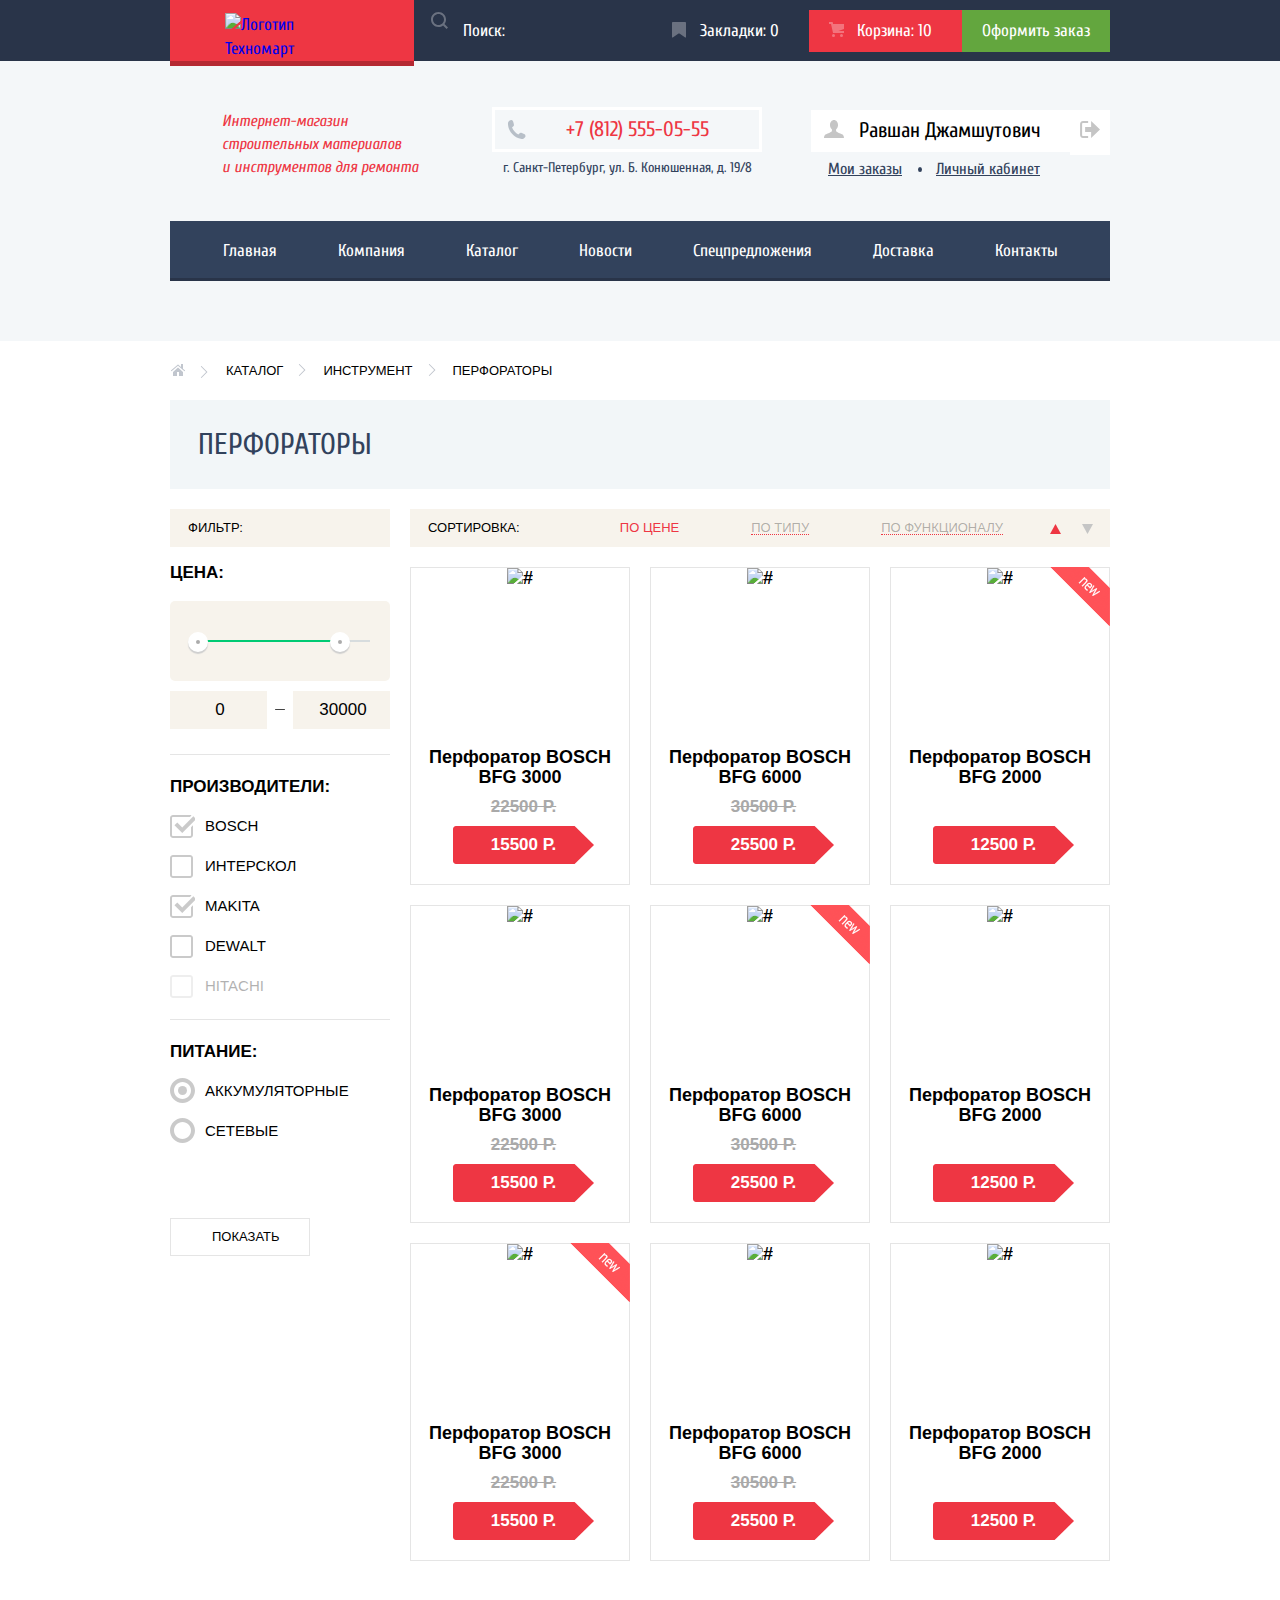
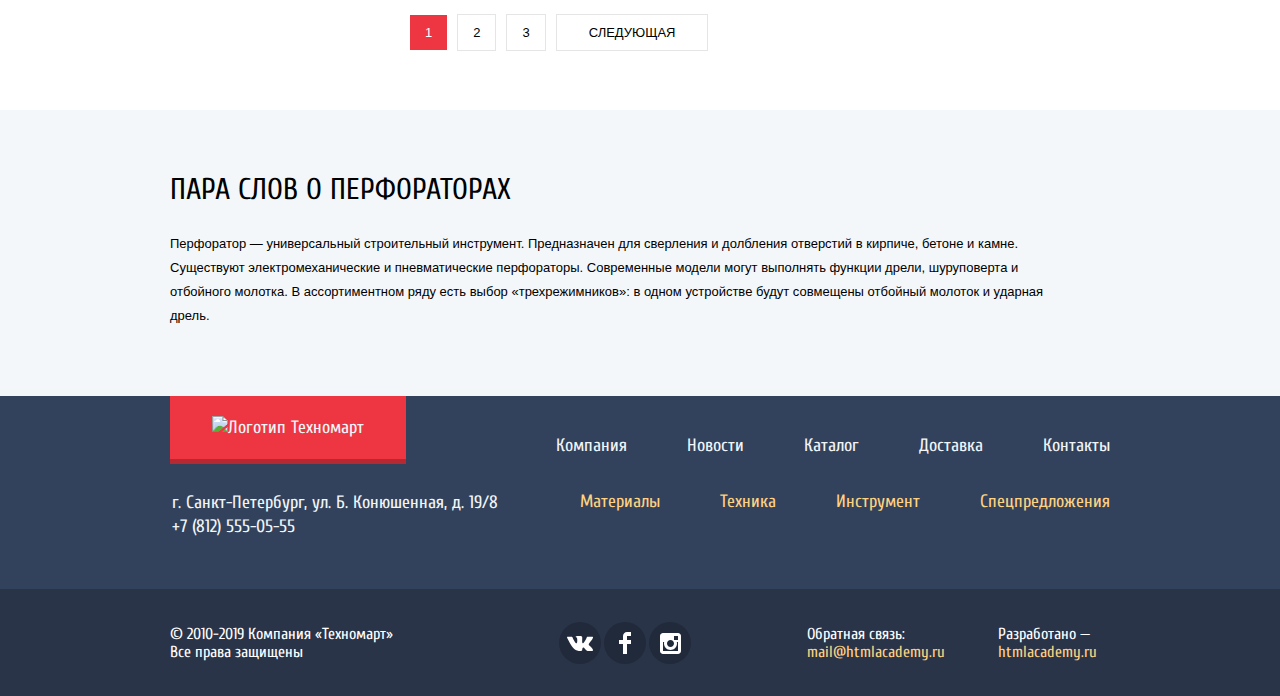
==== catalog.html @ db6a1f4e "Анимировала форму" ====
<!DOCTYPE html>
<html lang="ru">
  <head>
    <meta charset="utf-8">
    <title>HTML Academy: Техномарт. Каталог</title>
    <link href="https://fonts.googleapis.com/css?family=Cuprum:400,400i,700&verbarPT+Sans:400,700&display=swap&subset=cyrillic" rel="stylesheet">
    <link href="css/normalize-min.css" rel="stylesheet">
    <link href="css/style-min.css" rel="stylesheet">
  </head>

  <body>
    <header class="main-header">
      <div class="header-up">
        <div class="container">
          <div class="header-logo">
            <div class="logo">
              <a href="index.html"><img src="img/logo/logo_technomart.png" width="108" height="18" alt="Логотип Техномарт"></a>
            </div>
            <div class="user-action">
              <form class="search-input" action="https://echo.htmlacademy.ru" method="get">
                <label for="search-field">
                  <input class="search" type="search" name="search" id="search-field" placeholder="Поиск:">
                  <svg class="input-icon" xmlns="http://www.w3.org/2000/svg" xmlns:xlink="http://www.w3.org/1999/xlink" version="1.1" x="0px" y="0px" width="17px" height="17px" viewBox="0 0 17 17" enable-background="new 0 0 17 17" xml:space="preserve">
                    <path fill="#ffffff" d="M17,15.586l-3.542-3.542C14.421,10.782,15,9.21,15,7.5C15,3.358,11.643,0,7.5,0C3.358,0,0,3.358,0,7.5   C0,11.643,3.358,15,7.5,15c1.71,0,3.282-0.579,4.544-1.542L15.586,17L17,15.586z M2,7.5C2,4.467,4.467,2,7.5,2   C10.532,2,13,4.467,13,7.5c0,3.032-2.468,5.5-5.5,5.5C4.467,13,2,10.532,2,7.5z"/>
                  </svg>
                </label>
              </form>
              <ul class="preferences">
                <li class="bookmark"><a href="#">Закладки: 0</a></li>
                <li class="basket full"><a href="#">Корзина: 10</a></li>
                <li><a class="arrange-order" href="#">Оформить заказ</a></li>
              </ul>
            </div>
          </div>
        </div>
      </div>


        <div class="inform">
          <p class="description">Интернет-магазин строительных материалов<br> и инструментов для ремонта</p>
          <p class="address">
            <a class="telefon" href="tel:+78125550555">+7 (812) 555-05-55</a>
            <span>г. Санкт-Петербург, ул. Б. Конюшенная, д. 19/8</span>
          </p>
          <div class="account-block">
            <ul class="user-navigation-authorized">
              <li>
                <a class="user-pic" href="profile.html">Равшан Джамшутович
                  <svg class="user" version="1.1" id="Layer_2" xmlns="http://www.w3.org/2000/svg" xmlns:xlink="http://www.w3.org/1999/xlink" x="0px" y="0px"
	                 width="20px" height="18px" viewBox="0 0 20 18" enable-background="new 0 0 20 18" xml:space="preserve">
                   <path fill="#c5c5c5" d="M17.881,14.166c-2.144-0.735-4.256-1.666-5.207-2.39c-0.657-0.501-0.77-1.618-0.517-2.415
	                   c1.118-0.903,1.864-2.477,1.864-4.278C14.021,2.276,12.221,0,10,0S5.979,2.276,5.979,5.083c0,1.801,0.746,3.374,1.863,4.277
	                   c0.253,0.798,0.141,1.915-0.517,2.416c-0.95,0.724-3.063,1.654-5.207,2.39S0,18,0,18h20C20,18,20.025,14.901,17.881,14.166z"/>
                   </svg>
                </a>
              </li>
              <li>
                <a class="out-button" href="deauthorization.html">Выход
                  <svg class="logout" version="1.1" xmlns="http://www.w3.org/2000/svg" xmlns:xlink="http://www.w3.org/1999/xlink" x="0px" y="0px"
	                 width="21px" height="17px" viewBox="0 0 21 17" enable-background="new 0 0 21 17" xml:space="preserve">
                   <g>
	                 <polygon fill="#c5c5c5" points="21,8.5 12.125,0 12.125,6 6.125,6 6.125,11 12.125,11 12.125,17 	"/>
	                 <path fill="#c5c5c5" d="M3.106,13.952V3.048c0.018-0.376,0.171-1.057,1.01-1.057h5.027V0H4.116C1.938,0,1.112,1.81,1.087,3.027
		                 v10.946C1.112,15.189,1.938,17,4.116,17h5.027v-1.99H4.116C3.277,15.01,3.124,14.327,3.106,13.952z"/>
                   </g>
                  </svg>
                </a>
              </li>
            </ul>
            <ul class="account">
              <li><a href="#">Мои заказы</a></li>
              <li><a href="#">Личный кабинет</a></li>
            </ul>
          </div>
        </div>

        <nav class="container">
          <ul class="site-navigation">
            <li><a href="index.html">Главная</a></li>
            <li><a href="#">Компания</a></li>
            <li><a href="#">Каталог</a></li>
            <li><a href="#">Новости</a></li>
            <li><a href="#">Спецпредложения</a></li>
            <li><a href="#">Доставка</a></li>
            <li><a href="#">Контакты</a></li>
          </ul>
        </nav>
    </header>

    <main>
      <div class="container">
        <div class="catalog-header">
          <h1>Перфораторы</h1>
        </div>
        <ul class="breadcrumbs">
          <li>
            <a class="home" href="index.html">
              <span class="visually-hidden">Главная</span>
            </a>
          </li>
          <li><a href="catalog.html">Каталог</a></li>
          <li><a href="#">Инструмент</a></li>
          <li><a>Перфораторы</a></li>
        </ul>
      </div>

      <div class="catalog-container"> <!--общий контейнер-->
        <div class="filter-list"> <!--контейнер левой части-->
          <div class="filter-head">
            <h3>Фильтр:</h3>
          </div>
          <form class="filter" action="https://echo.htmlacademy.ru" method="post">
            <fieldset>
            <legend class="filter-name">Цена:</legend>
            <div class="range-filter">
              <div class="range-controls">
                <div class="scale">
                  <div class="bar"></div>
                  <div class="toggle toggle-min"></div>
                  <div class="toggle toggle-max"></div>
                </div>
              </div>
              <div class="price-controls">
                <label class="min-price">
                  <input name="min-price" type="number" value="0">
                </label>
                <label class="hyphen"></label>
                <label class="max-price">
                  <input name="max-price" type="number" value="30000">
                </label>
              </div>
            </div>
            <div class="divider"></div>
            </fieldset>
            <fieldset>
              <legend class="filter-name">Производители:</legend>
                <ul class="brands">
                  <li>
                    <input class="visually-hidden" type="checkbox" name="bosch" id="filter-bosch" checked>
                    <label for="filter-bosch">Bosch</label>
                  </li>
                  <li>
                    <input class="visually-hidden" type="checkbox" name="interskol" id="filter-interskol">
                    <label for="filter-interskol">Интерскол</label>
                  </li>
                  <li>
                    <input class="visually-hidden" type="checkbox" name="makita" id="filter-makita" checked>
                    <label for="filter-makita">Makita</label>
                  </li>
                  <li>
                    <input class="visually-hidden" type="checkbox" name="dewalt" id="filter-dewalt">
                    <label for="filter-dewalt">DeWalt</label>
                  </li>
                  <li>
                    <input class="visually-hidden" type="checkbox" name="hitachi" id="filter-hitachi" disabled>
                    <label for="filter-hitachi">Hitachi</label>
                  </li>
                </ul>
            </fieldset>
            <div class="divider"></div>
            <fieldset>
              <legend class="filter-name">Питание:</legend>
                <ul class="power">
                  <li>
                    <input class="visually-hidden" type="radio" name="power" value="battery" id="battery" checked>
                    <label for="battery">Аккумуляторные</label>
                  </li>
                  <li>
                    <input class="visually-hidden" type="radio" name="power" value="network" id="network">
                    <label for="network">Сетевые</label>
                  </li>
                </ul>
            </fieldset>
            <button class="filter-button" type="submit">Показать</button>
          </form>
        </div>

        <div class="catalog"> <!--контейнер правой части-->
          <div class="filter-sort"> <!-- контейнер фильтра-->
            <div class="sort">
              <h3>Сортировка:</h3>
            </div>
            <form action="https://echo.htmlacademy.ru" method="post">
              <ul class="sort2">
                <li class="sort2-item">
                  <input class="visually-hidden" type="radio" name="sort-1" value="price" id="filter-price" checked>
                  <label for="filter-price">По цене</label>
                </li>
                <li class="sort2-item">
                  <input class="visually-hidden" type="radio" name="sort-1" value="type" id="filter-type">
                  <label for="filter-type">По типу</label>
                </li>
                <li class="sort2-item">
                  <input class="visually-hidden" type="radio" name="sort-1" value="functional" id="filter-functional">
                  <label for="filter-functional">По функционалу</label>
                </li>
              </ul>
            </form>
            <div class="sort3">
              <form action="https://echo.htmlacademy.ru" method="post">
                <ul class="sort4">
                  <li>
                    <label for="filter-ascending">
                      <input class="visually-hidden" type="radio" name="sort-2" value="ascending" id="filter-ascending" checked>
                      <span class="visually-hidden">По возрастанию</span>
                      <svg class="ascending-icon" xmlns="http://www.w3.org/2000/svg" width="11" height="10" viewBox="0 0 11 10">
                        <path fill="#c5c5c5" d="M5.5 0L0 10h11z"/>
                      </svg>
                    </label>
                  </li>
                  <li>
                    <label  for="filter-descending">
                      <input class="visually-hidden" type="radio" name="sort-2" value="descending" id="filter-descending">
                      <span class="visually-hidden">По убыванию</span>
                      <svg class="descending-icon" version="1.1" xmlns="http://www.w3.org/2000/svg" xmlns:xlink="http://www.w3.org/1999/xlink" x="0px" y="0px"
                      width="11px" height="10px" viewBox="0 0 11 10" enable-background="new 0 0 11 10" xml:space="preserve">
                      <polyline fill="#c5c5c5" points="5.5,10 0,0 11,0 "/>
                    </svg>
                    </label>
                  </li>
                </ul>
              </form>
            </div>
          </div>

          <ul class="catalog-item">
            <li class="product-item">
              <div class="action">
                <a href="#" class="buy">Купить</a>
                <a href="#" class="bookmark">В закладки</a>
              </div>
              <p class="product-item-image">
                <img src="img/products/perforator_3000.jpg" width="218" height="170" alt="#">
              </p>
              <p class="product-title">Перфоратор BOSCH
                BFG 3000</p>
              <div class="price">
                <p class="line-through">22500 р.</p>
                <a class="button-product" href="#">15500 р.</a>
              </div>
            </li>
            <li class="product-item">
              <div class="action">
                <a href="#" class="buy">Купить</a>
                <a href="#" class="bookmark">В закладки</a>
              </div>
              <p class="product-item-image">
                <img src="img/products/perforator_6000.jpg" width="218" height="170" alt="#">
              </p>
              <p class="product-title">Перфоратор BOSCH
                BFG 6000</p>
              <div class="price">
                <p class="line-through">30500 р.</p>
                <a class="button-product" href="#">25500 р.</a>
              </div>
            </li>
            <li class="product-item">
              <div class="action">
                <a href="#" class="buy">Купить</a>
                <a href="#" class="bookmark">В закладки</a>
              </div>
              <div class="img-new"></div>
              <p class="product-item-image">
                <img src="img/products/perforator_2000.jpg" width="218" height="170" alt="#">
              </p>
              <p class="product-title">Перфоратор BOSCH
                BFG 2000</p>
              <div class="price">
                <a class="button-product" href="#">12500 р.</a>
              </div>
            </li>
            <li class="product-item">
              <div class="action">
                <a href="#" class="buy">Купить</a>
                <a href="#" class="bookmark">В закладки</a>
              </div>
              <p class="product-item-image">
                <img src="img/products/perforator_3000.jpg" width="218" height="170" alt="#">
              </p>
              <p class="product-title">Перфоратор BOSCH
                BFG 3000</p>
              <div class="price">
                <p class="line-through">22500 р.</p>
                <a class="button-product" href="#">15500 р.</a>
              </div>
            </li>
            <li class="product-item">
              <div class="action">
                <a href="#" class="buy">Купить</a>
                <a href="#" class="bookmark">В закладки</a>
              </div>
              <div class="img-new"></div>
              <p class="product-item-image">
                <img src="img/products/perforator_6000.jpg" width="218" height="170" alt="#">
              </p>
              <p class="product-title">Перфоратор BOSCH
                BFG 6000</p>
              <div class="price">
                <p class="line-through">30500 р.</p>
                <a class="button-product" href="#">25500 р.</a>
              </div>
            </li>
            <li class="product-item">
              <div class="action">
                <a href="#" class="buy">Купить</a>
                <a href="#" class="bookmark">В закладки</a>
              </div>
              <p class="product-item-image">
                <img src="img/products/perforator_2000.jpg" width="218" height="170" alt="#">
              </p>
              <p class="product-title">Перфоратор BOSCH
                BFG 2000</p>
              <div class="price">
                <a class="button-product" href="#">12500 р.</a>
              </div>
            </li>
            <li class="product-item">
              <div class="action">
                <a href="#" class="buy">Купить</a>
                <a href="#" class="bookmark">В закладки</a>
              </div>
              <div class="img-new"></div>
              <p class="product-item-image">
                <img src="img/products/perforator_3000.jpg" width="218" height="170" alt="#">
              </p>
              <p class="product-title">Перфоратор BOSCH
                BFG 3000</p>
              <div class="price">
                <p class="line-through">22500 р.</p>
                <a class="button-product" href="#">15500 р.</a>
              </div>
            </li>
            <li class="product-item">
              <div class="action">
                <a href="#" class="buy">Купить</a>
                <a href="#" class="bookmark">В закладки</a>
              </div>
              <p class="product-item-image">
                <img src="img/products/perforator_6000.jpg" width="218" height="170" alt="#">
              </p>
              <p class="product-title">Перфоратор BOSCH
                BFG 6000</p>
              <div class="price">
                <p class="line-through">30500 р.</p>
                <a class="button-product" href="#">25500 р.</a>
              </div>
            </li>
            <li class="product-item">
              <div class="action">
                <a href="#" class="buy">Купить</a>
                <a href="#" class="bookmark">В закладки</a>
              </div>
              <p class="product-item-image">
                <img src="img/products/perforator_2000.jpg" width="218" height="170" alt="#">
              </p>
              <p class="product-title">Перфоратор BOSCH
                BFG 2000</p>
              <div class="price">
                <a class="button-product" href="#">12500 р.</a>
              </div>
            </li>
          </ul>
          <ul class="pagination">
            <li class="pagination-current"><a href="#">1</a></li>
            <li><a href="#">2</a></li>
            <li><a href="#">3</a></li>
            <li class="pagination-next"><a href="#">Следующая</a></li>
          </ul>
        </div>
      </div>

      <div class="item-description">
        <div class="container">
          <h2>Пара слов о перфораторах</h2>
          <p>
            Перфоратор — универсальный строительный инструмент. Предназначен для сверления и долбления отверстий в кирпиче, бетоне и камне.<br>
            Существуют электромеханические и пневматические перфораторы. Современные модели могут выполнять функции дрели, шуруповерта и отбойного молотка. В ассортиментном ряду есть выбор «трехрежимников»: в одном устройстве будут совмещены отбойный молоток и ударная дрель.
          </p>
        </div>
      </div>

    </main>

    <footer class="main-footer">
      <div class="footer-up">
        <div class="container-row">
          <div class="footer-logo">
            <a href="index.html"><img src="img/logo/logo_technomart.png" width="136" height="21" alt="Логотип Техномарт"></a>
          </div>
          <ul class="company-navigation">
            <li><a href="#">Компания</a></li>
            <li><a href="#">Новости</a></li>
            <li><a href="#">Каталог</a></li>
            <li><a href="#">Доставка</a></li>
            <li><a href="#">Контакты</a></li>
          </ul>
        </div>
        <div class="container-row">
          <p>
            г. Санкт-Петербург, ул. Б. Конюшенная, д. 19/8<br>
            +7 (812) 555-05-55
          </p>
          <ul class="catalog-navigation">
            <li><a href="#">Материалы</a></li>
            <li><a href="#">Техника</a></li>
            <li><a href="#">Инструмент</a></li>
            <li><a href="#">Спецпредложения</a></li>
          </ul>
        </div>
      </div>
      <div class="footer-down">
        <div class="container-row">
          <p>
            &#169; 2010-2019 Компания &#171;Техномарт&#187;<br>
            Все права защищены
          </p>
          <ul class="social">
            <li class="social-icon social-vk">
              <a href="#">
                <span class="visually-hidden">ВКонтакте</span>
              </a>
            </li>
            <li class="social-icon social-fb">
              <a href="#">
                <span class="visually-hidden">Фейсбук</span>
              </a>
            </li>
            <li class="social-icon social-inst">
              <a href="#">
                <span class="visually-hidden">Инстаграм</span>
              </a>
            </li>
          </ul>
          <div class="development">
            <p>
              <span>Обратная связь:</span>
              <a href="#">mail@htmlacademy.ru</a>
            </p>
            <p>
              <span>Разработано &#8212;</span>
              <a href="https://htmlacademy.ru/intensive/htmlcss">htmlacademy.ru</a>
            </p>
          </div>
        </div>
      </div>
    </footer>

    <section class="modal modal-login modal-basket">
      <h3>Товар добавлен в корзину!</h3>
      <div class="order-buttons">
        <a class="button" href="#">Оформить заказ</a>
        <button type="button">Продолжить покупки</button>
      </div>
      <button class="modal-close" type="button">
        <span class="visually-hidden">Закрыть</span>
      </button>
    </section>

    <script src="js/buy-min.js"></script>
  </body>
</html>
---- css/style-min.css ----
@keyframes appearence{0%{transform:translateX(50px)}50%{transform:translateX(-150px)}to{transform:translateX(0)}}body{margin:0;padding:0;font-family:"Cuprum",Arial,sans-serif;font-size:13px;line-height:24px;color:#000}a{text-decoration:none}.visually-hidden:not(:focus):not(:active),input[type=checkbox].visually-hidden,input[type=radio].visually-hidden{position:absolute;width:1px;height:1px;margin:-1px;border:0;padding:0;white-space:nowrap;clip-path:inset(100%);clip:rect(0 0 0 0);overflow:hidden}.button{background-color:#ee3643;color:#fff;font-family:"Cuprum",Arial,sans-serif;font-size:14px;line-height:18px;text-transform:uppercase;text-align:center;border-radius:3px;height:38px;display:block;box-sizing:border-box;padding:11px 0 0}.button:hover{background-color:#ca2c37}.button:active{background-color:#ba2732}.main-header{background-color:#f4f7f9;font-size:17px}.header-up{background-color:#293449;color:#fff;min-height:42px;margin:0;padding:0}.container{width:940px;margin:0 auto;padding:0;display:flex;flex-direction:column}.header-logo,.user-action{display:flex;padding:0;margin:0}.header-logo{min-height:42px}.user-action{justify-content:space-between;width:720px;flex-grow:1}.logo{background-color:#ee3643;box-shadow:0 5px 0 0 #b52933;padding:0;margin:0}.logo img{margin-top:13px;margin-left:55px;margin-right:56px}.footer-logo:hover,.logo:hover{background-color:#ca2c37;box-shadow:0 5px 0 0 #9a212a}.logo:active{background-color:#ba2732;box-shadow:0 5px 0 0 #8e1e26}.search-input{flex-grow:1;position:relative;margin:0;padding:0}.input-icon{width:17px;height:17px;position:absolute;z-index:2;top:12px;left:17px;opacity:.3}.search:hover+.input-icon{opacity:1}.search:focus+.input-icon path{background-color:#fff;fill:#ee3643}.search:focus+.input-icon{opacity:1}.search{width:100%;height:100%;padding:0 0 0 49px;background-color:#293449;border-width:0;margin:0;position:relative}.preferences a:hover,.search:hover{background-color:#212a3a}.search:focus{background-color:#fff;color:#000}.preferences{display:flex;flex-wrap:wrap;justify-content:flex-end;align-items:center;margin:0;padding:0}.preferences a{color:#fff;display:block;padding:9px 30px 9px 48px}.preferences li{list-style:none;margin:0;position:relative;padding:0}.preferences .basket::before,.preferences .bookmark::before{content:"";position:absolute;width:14px;height:16px;background-image:url(../img/icon/icon-bookmark.svg);opacity:.3;top:12px;left:20px}.preferences .basket::before{width:15px;height:15px;background-image:url(../img/icon/icon-cart.svg)}.preferences .arrange-order{background-color:#63a63e;padding:9px 20px;margin:0}.preferences a:active{background-color:#161d29;color:rgba(255,255,255,.6)}.preferences .arrange-order:hover{background-color:#5fbb2d}.preferences .arrange-order:active{background-color:#518534}.full{background-color:#ee3643}input[type=search]::-webkit-input-placeholder{color:#fff}input[type=search]::-ms-input-placeholder{color:#fff}input[type=search]::placeholder{color:#fff}.inform{display:flex;align-items:flex-start;align-content:flex-start;padding:0;width:940px;margin:49px auto 40px}.description{width:197px;color:#ee3643;font-size:16px;line-height:23px;font-style:italic;padding-left:52px;padding-right:73px;margin:0}.address{color:#32425c;font-size:14px;line-height:24px;text-align:center;margin:-3px 0 0;padding:0;position:relative}.telefon,.user-navigation{font-size:21px;line-height:21px}.telefon{color:#ee3643;border:3px solid #fff;display:block;padding:9px 50px 9px 71px;margin:0}.address::before{content:"";width:19px;height:19px;background-image:url(../img/icon/icon-phone.svg);position:absolute;top:13px;left:15px}.address span{display:block;margin-top:4px;padding:0}.user-navigation{display:flex;justify-content:space-between;align-content:center;align-items:flex-start;padding:0;margin:-3px 0 0 auto;position:relative}.user-navigation a{background-color:#fff;color:#000;margin-left:10px;padding:12px 25px;display:block}.user-navigation>li:first-child>a{padding-left:48px}.account::after,.login{width:20px;height:17px;position:absolute;top:12px;left:25px}.login-button:hover+.login path,.login-button:hover+.login polygon{fill:#293449}.user-navigation li,.user-navigation-authorized li{list-style:none;margin:0}.user-navigation a:hover{color:#ee3643}.user-navigation a:active,.user-pic:active{color:rgba(0,0,0,.3)}.account-block{display:flex;flex-direction:column;justify-content:space-between;align-items:flex-end;margin:0 0 0 auto}.user-navigation-authorized{font-size:21px;line-height:21px;display:flex;justify-content:space-between;align-content:center;align-items:flex-start;padding:0;margin:0;position:relative}.out-button,.user-pic{background-color:#fff;display:block}.user-pic{color:#000;padding:10px 29px 11px 48px}.out-button{width:40px;height:45px;font-size:0;padding:0;margin:0}.logout,.user{position:absolute;margin:0;padding:0}.user{width:20px;height:18px;top:10px;left:13px}.user-pic:hover>.user path{fill:#32425c}.user-pic:active>.user path{fill:#c5c5c5}.logout{width:21px;height:17px;top:11px;right:10px}.out-button:hover .logout path,.out-button:hover .logout polygon{fill:#32425c}.out-button:active .logout path,.out-button:active .logout polygon{fill:#c5c5c5}.account{display:flex;justify-content:flex-start;width:299px;margin:2px 0 0;padding-left:17px;position:relative}.account a{text-decoration:underline;font-size:16px;color:#32425c;padding:17px}.account a:hover{color:#ee3643}.account a:active{color:rgba(50,66,92,.3)}.account li{list-style:none}.account::after{content:"";width:4px;height:5px;border-radius:50%;background-color:#32425c;top:10px;left:124px}.site-navigation a{color:#fff;display:block;padding:18px 25px}.site-navigation{background-color:#32425c;box-shadow:0 -3px 0 0 #293449 inset;display:flex;flex-wrap:wrap;width:940px;margin:0 auto 60px;padding:0 22px;box-sizing:border-box}.site-navigation li{display:flex;justify-content:center;align-items:center;flex-grow:1;margin:0;padding:0}.site-navigation li:hover{background-color:#1d2739;box-shadow:0 -3px 0 0 #293449 inset}.site-navigation a:active{color:rgba(255,255,255,.5)}.promo{margin-top:59px;position:relative;margin-bottom:319px}.promo-offers{display:flex;flex-direction:row;flex-wrap:wrap;margin:0;padding:0}.promo-item{list-style:none;color:#fff;font-size:24px;width:300px;height:123px;box-sizing:border-box;padding-top:24px;padding-left:23px;padding-bottom:22px;margin-right:20px;display:flex;flex-direction:column;justify-content:space-between;margin-bottom:20px;position:relative}.promo-item:nth-child(3n){margin:0}.img-new{position:absolute;top:-1px;right:-1px;background-image:url(../img/new_flag.png);background-repeat:no-repeat;width:60px;height:59px}.promo-item .img-new{top:0;right:0}.promo-offers li:first-child{background-color:#ffbf47;background-image:url(../img/icon/icon-bucket.svg);background-repeat:no-repeat;background-position:213px 31px}.promo-offers li:nth-child(2){background-color:#3bbce3;background-image:url(../img/icon/icon-dril.svg);background-repeat:no-repeat;background-position:197px 33px}.promo-offers li:nth-child(3){background-color:#dc91d8;background-image:url(../img/icon/icon-tractor.svg);background-repeat:no-repeat;background-position:191px 31px}.promo-offers li:nth-child(4){background-color:#8ed78f;background-image:url(../img/icon/icon-basket.svg);background-repeat:no-repeat;background-position:196px 26px;position:absolute;top:143px;left:640px}.promo-offers li:last-child{background-color:#ffc047;background-image:url(../img/icon/icon-auto.svg);background-repeat:no-repeat;background-position:191px 32px;position:absolute;top:286px;left:640px}.button-promo{color:#fff;font-size:14px;text-transform:uppercase;text-align:center;background-color:rgba(0,0,0,.1);border-radius:3px;display:flex;justify-content:center;align-items:center}.button-promo:hover{background-color:rgba(0,0,0,.2)}.button-promo:active{background-color:rgba(0,0,0,.3)}.promo-item a{width:138px;height:38px}.slider{background-color:#ccc;font-size:18px;line-height:24px;color:#fff;width:620px;height:266px;position:absolute}.slider-list{list-style:none;margin:0;padding:0}.slider-content .button{margin-top:122px;margin-bottom:22px;left:26px;width:195px;height:38px}.slider b{font-size:36px;line-height:36px;text-transform:uppercase;color:#fff;margin:0;padding:0}.slider p{margin:2px 0 0;padding:0}.slider-content{width:620px;height:266px;padding-top:23px;padding-left:24px;display:none}#product1:checked~.slider-list #slide1,#product2:checked~.slider-list #slide2,#service-1:checked~.service-list #service-slide-1,#service-2:checked~.service-list #service-slide-2,#service-3:checked~.service-list #service-slide-3{display:block}#product1:checked~.slider-controls label[for=product1],#product2:checked~.slider-controls label[for=product2]{background-color:#ee3643}.slider-controls label{display:inline-block;vertical-align:top;width:6px;height:6px;margin-right:10px;background-color:#fff;border:2px solid #fff;border-radius:50%;cursor:pointer}.slider-controls{position:absolute;top:220px;left:295px;font-size:0;margin:0}.slider-content:first-child{background-image:url(../img/perforators.jpg);background-repeat:no-repeat}.slider-content:last-child{background-image:url(../img/drills.jpg);background-repeat:no-repeat}.back,.next{position:absolute;z-index:2;background-color:transparent;border:0;width:42px;height:200px;cursor:pointer}.back:disabled,.next:disabled{opacity:.3}.back,.next{top:0;background-repeat:no-repeat}.back{left:5px;background-image:url(../img/icon/icon-left.svg);background-position:100% 114px}.next{right:0;background-image:url(../img/icon/icon-right.svg);background-position:0 114px}.section-head{margin:0;align-items:center;justify-content:flex-start;background-color:#f9f5f0}.section-head h2,.service h2,.service-item h3{font-size:30px;line-height:30px;font-weight:400;text-transform:uppercase}.section-head h2{color:#32425c;margin-left:28px}.section-head .button{width:253px;margin:25px 24px 26px auto;flex-shrink:0}.main-section li{list-style:none}.popular,.product-item,.section-head{display:flex;flex-wrap:wrap;padding:0}.popular{justify-content:space-between;margin:20px 0 0}.product-item{font-family:"PT Sans",Arial,sans-serif;font-size:18px;font-weight:700;line-height:20px;text-align:center;border:1px solid #e5e5e5;box-sizing:border-box;position:relative;flex-direction:column;align-items:center;align-content:center;width:220px;min-height:318px}.product-item-image{margin:0;padding:0;height:170px}.product-title{display:block;width:220px;margin:0;padding:9px 30px 0}.line-through{font-size:17px;line-height:18px;text-transform:uppercase;color:#a9a9a9;text-decoration:line-through;margin:0;padding:0}.product-item:hover{box-shadow:0 10px 25px 0 rgba(41,52,73,.5)}.price{margin:auto 36px 20px 43px;padding:0}.action,.button-product{box-sizing:border-box;text-transform:uppercase}.button-product{font-size:17px;font-weight:700;color:#fff;background-image:url(../img/product_btn.svg);background-repeat:no-repeat;text-align:center;width:141px;height:38px;margin:10px 0 0;display:block;padding:9px 0 0}.action{width:218px;height:164px;padding-top:44px;padding-left:42px;padding-right:42px;margin:0;position:absolute;top:0;left:0;background-color:#fff;font-family:"Cuprum",Arial,sans-serif;font-size:14px;line-height:18px;font-weight:400;display:none}.development span,.product-item:hover .action{display:block}.action .bookmark,.action .buy{display:block;box-sizing:border-box;width:135px;height:38px;margin-bottom:7px}.action .buy,.buy:hover{box-shadow:0 -3px #367315 inset}.action .buy{background-color:#63a63e;color:#fff;padding-top:10px;position:relative}.buy:hover{background-color:#5fbb2d}.buy:active{background-color:#518534}.action .bookmark:hover{border:3px solid #32425c}.action .bookmark:active{border:3px solid #32425c;opacity:.3}.action .buy::before{content:"";width:15px;height:15px;position:absolute;left:12px;top:11px;background-image:url(../img/icon/icon-cart.svg);opacity:.3;margin-right:22px}.action .bookmark{color:#32425c;border:3px solid #63a63e;border-radius:3px;padding-top:8px}.popular-brands{display:flex;flex-wrap:wrap;justify-content:space-between;padding:0;margin:20px 0 65px}.brands-item{border:1px solid #eaeaea;width:220px;height:145px;margin-bottom:20px;display:flex;box-sizing:border-box}.bosch{margin:53px auto 55px}.makita{margin:50px auto 55px}.dewalt{margin:48px auto 53px}.interskol{margin:21px 11px 36px 9px}.hitachi{margin:58px 23px 56px 28px}.lg{margin:35px 51px 37px 48px}.aeg{margin:23px 34px 26px 35px}.metabo{margin:34px 6px 42px 10px}.brands-item:hover{box-shadow:0 10px 25px 0 rgba(41,52,73,.5)}.brands-item:active{box-shadow:0 4px 10px 0 rgba(41,52,73,.5)}.brands-item:active img{opacity:30%}.service{background-color:#f4f8fa;margin:0;position:relative}.service h2,.service-item h3{color:#000;margin:65px 0 0}.service-item h3{font-size:36px;line-height:36px;color:#32425c;margin:-2px 0 0}.service p{font-family:"PT Sans",Arial,sans-serif;font-size:13px;line-height:24px;margin:26px 0 0}.service-list p{margin-top:25px}.service-row{display:flex;align-items:flex-start;padding:0;margin:70px 0 99px}.service-option{margin:0 80px 0 0;padding:0;position:relative}.service-option::after{content:"";width:10px;height:279px;position:absolute;background-image:url(../img/shadow.png);top:-47px;right:0}.service-button{display:block;font-size:21px;line-height:30px;font-weight:700;background-color:#32425c;color:#fff;box-shadow:0 1px 0 0 #293449,0 1px 0 0 #405069 inset;border-width:0;width:240px;height:62px;text-align:left;margin:0;padding-top:14px;padding-left:22px;box-sizing:border-box;cursor:pointer}.service-option label{cursor:pointer}.service-button:hover{background-color:#293449}.service-list{list-style:none;margin:0;padding:0}.service-item .button{width:195px;margin-top:31px}.service-item{position:relative;display:none}#service-1:checked~.service-option label[for=service-1],#service-2:checked~.service-option label[for=service-2],#service-3:checked~.service-option label[for=service-3]{background-color:#fff;color:#32425c;box-shadow:0 1px 0 0 #fff inset}.service-delivery::after{content:"";width:468px;height:261px;position:absolute;background-image:url(../img/delivery.png);left:151px;top:25px}.service-credit::after,.service-guarantee::after{content:"";width:389px;height:283px;position:absolute;background-image:url(../img/guarantee.png);top:0;left:237px}.service-credit::after{width:465px;height:285px;background-image:url(../img/credit.png);left:163px}.about-company,.company{display:flex;justify-content:space-between;align-items:flex-start}.company{padding-top:78px;padding-bottom:55px}.about-company{flex-direction:column}.about-company h2,.contacts h2{font-size:30px;line-height:30px;font-weight:400;color:#000;text-transform:uppercase;padding:0;margin:0}.about-company p,.contacts p{font-family:"PT Sans",Arial,sans-serif;font-size:13px;line-height:24px;margin:25px 0 0}.delivery-company{margin:0 0 34px;padding:3px 0 0}.delivery-company li{list-style:none;font-size:18px;line-height:24px;margin:16px 0 0 36px;position:relative}.delivery-company span::before{content:"";position:absolute;width:25px;height:2px;background-color:#ee3643;left:-36px;top:10px}.about-company a{width:220px}.contacts{display:flex;flex-direction:column;justify-content:space-between;margin:0}.contacts p{margin-bottom:31px}.contacts a{margin-bottom:32px}.main-footer{background-color:#32425c;margin:0}.footer-up{height:193px}.container-row{display:flex;width:940px;margin:0 auto;padding:0}.footer-up .container-row{margin-bottom:14px}.footer-logo{background-color:#ee3643;box-shadow:0 5px 0 0 #b52933;min-height:63px;padding:0}.footer-logo img{margin-top:20px;margin-left:42px;margin-right:42px}.company-navigation{display:flex;flex-wrap:wrap;align-items:flex-end;justify-content:flex-end;margin:0;padding:36px 0 0;flex-grow:1}.catalog-navigation li,.company-navigation li{padding-left:60px}.catalog-navigation li:last-child,.company-navigation li:last-child{padding-right:0}.catalog-navigation{display:flex;flex-wrap:wrap;align-items:flex-start;justify-content:flex-end;flex-grow:1;padding:4px 0 0}.footer-up p{flex-shrink:0;margin-left:2px}.footer-down{background-color:#293449;min-height:107px;margin:0;padding-top:0}.footer-down .container-row{padding-top:20px}.footer-up a,.footer-up p{color:#f1f5f7;font-size:18px;line-height:24px}.catalog-navigation a:active,.company-navigation a:active{opacity:.5}.main-footer li{list-style:none}.catalog-navigation a{color:#ffd180}.footer-down a,.footer-down p{color:#fff;font-size:16px;line-height:18px;flex-shrink:0}.social{display:flex;flex-wrap:wrap;justify-content:center;margin-left:auto;padding:0}.social-icon{width:42px;height:42px;background-color:#212a3a;border-radius:50%;margin-right:3px;cursor:pointer}.social-fb,.social-inst,.social-vk{background-image:url(../img/icon/icon-vk.svg);background-repeat:no-repeat;background-position:50% 50%}.social-fb,.social-inst{background-image:url(../img/icon/icon-fb.svg)}.social-inst{background-image:url(../img/icon/icon-insta.svg)}.social-icon:active,.social-icon:hover{background-color:#ee3643}.development{display:flex;flex-shrink:0;margin-left:60px}.development p{padding-left:53px}.development:last-child{padding-right:13px}.development a{color:#ffd180}.development a:active{color:#ee3643;border-width:0}.modal,.modal-login{box-sizing:border-box;width:620px;top:120px;left:50%;z-index:9}.modal{position:fixed;background-color:#fff;margin:0;display:none}.modal-login{margin:0 0 0 -310px;box-shadow:0 20px 40px 0 rgba(0,0,0,.75),0 -7px 0 0 #ee3643,0 -112px 0 0 #f4f4f4 inset;padding-top:46px;padding-left:80px;padding-right:80px;font-size:18px;line-height:18px}.modal-login input,.modal-login textarea{font-family:"PT Sans",Arial,sans-serif;font-size:13px;line-height:18px;padding-left:16px;padding-top:8px;padding-bottom:8px;color:#a9a9a9;margin:10px 0 0;box-sizing:border-box;border:2px solid #dee3e4;width:220px}.modal-login textarea{width:100%;margin:10px 0 37px}.order-buttons a{width:220px}.modal-login input:hover,.modal-login textarea:hover{border:2px solid #b5b5b5}.modal-login input:focus,.modal-login textarea:focus{border:2px solid #ee3643}.modal-login h3{font-size:30px;line-height:30px;display:block;box-sizing:border-box;padding-top:18px;padding-bottom:105px;padding-left:99px;margin:0;position:relative}.modal-login h3::before{content:"";width:66px;height:66px;background-image:url(../img/icon/modal-check.svg);position:absolute;left:0;top:0}.order-buttons{display:flex;justify-content:space-between;margin-bottom:37px}.order-buttons button{border:0;background-color:#fff;width:220px}.login-form{display:flex;flex-direction:column}.login-form,.login-form p{padding:0;margin:0}.user-data{display:flex;justify-content:space-between;margin:0 0 21px}.user-data input{flex-grow:1;flex-shrink:0}.login-form .button{width:100%;border:0;margin:37px 0}.modal-map{width:940px;height:446px;left:50%;margin-left:-470px;box-shadow:0 0 16px 8px rgba(0,0,0,.5);box-sizing:border-box;z-index:9}.modal-map iframe{position:relative;z-index:2}.modal-map img{position:absolute;top:0;left:0;z-index:1}.modal-close,.modal-close::after{position:absolute;width:21px;height:21px}.modal-close{background-color:transparent;border:0;cursor:pointer;right:6px;top:9px;z-index:9}.modal-close::after{content:"";background-image:url(../img/icon/icon-close.svg);top:0;left:0}.modal-show{display:block}.modal-show-form{display:block;animation-name:appearence;animation-duration:.6s;animation-fill-mode:backwards}.breadcrumbs{display:flex;justify-content:flex-start;align-items:center;margin:0;padding:0;height:59px}.breadcrumbs li{list-style:none;position:relative}.breadcrumbs li:not(:last-child):not(:first-child)::after{content:"";width:8px;height:12px;background-image:url(../img/icon/icon-right-small.svg);position:absolute;margin-left:-25px;margin-top:5px}.breadcrumbs li:first-child::after{content:"";width:8px;height:12px;background-image:url(../img/icon/icon-right-small.svg);position:absolute;left:30px;top:20px}.breadcrumbs a{color:#000;font-family:"PT Sans",Arial,sans-serif;font-size:13px;text-transform:uppercase;padding-right:40px}.breadcrumbs>li:first-child>a{display:block;width:34px;height:32px;background-image:url(../img/icon/icon-home.svg);background-repeat:no-repeat;background-position:0 0;padding:0;margin-top:18px;margin-right:22px}.catalog-container{display:flex;justify-content:space-between;width:940px;margin:0 auto}.filter-list{display:flex;flex-direction:column;width:220px;margin:0;padding:0}.filter-head{display:block;width:220px;height:38px;background-color:#f7f3ec;padding:0;margin:0 0 11px}.filter-sort,.product-item{margin-bottom:20px}.filter-head h3,.sort h3{font-family:"PT Sans",Arial,sans-serif;font-size:13px;font-weight:400;text-transform:uppercase;padding:7px 0 0 18px;margin:0}.filter-sort{display:flex;justify-content:space-between;align-items:center;align-content:flex-start;width:700px;min-height:38px;background-color:#f7f3ec}.sort{padding:0;height:38px;flex-shrink:0}.sort,.sort2{margin:0}.sort2,.sort4{display:flex;flex-wrap:wrap;padding:0}.sort2{justify-content:flex-end}.filter-sort form{margin-left:auto}.sort4{margin:0 7px 0 40px;position:relative}.sort2 li,.sort4 li{list-style:none;margin:0;padding:0;display:flex}.sort2 li:not(:first-child){margin-left:72px}.sort2-item{flex-shrink:0}.sort2-item label{font-family:"PT Sans",Arial,sans-serif;font-size:13px;line-height:18px;color:rgba(0,0,0,.3);text-transform:uppercase;position:relative;cursor:pointer}.sort2-item label::after,.sort2-item label:hover::after{content:"";width:100%;height:1px;border-bottom:1px dotted #ee3643;position:absolute;left:0;top:14px}.sort2-item label:hover::after{border-bottom:1px solid #ee3643}.sort2-item input:focus+label,.sort4 input:focus~svg{outline:#3b99fc auto 5px}#filter-functional:checked~label[for=filter-functional],#filter-price:checked~label[for=filter-price],#filter-type:checked~label[for=filter-type]{color:#ee3643}#filter-functional:checked~label::after,#filter-price:checked~label::after,#filter-type:checked~label::after{display:none}.sort4 label{width:30px;height:30px;margin:0;padding:0;display:inline-block;vertical-align:top;cursor:pointer}.ascending-icon,.descending-icon{position:absolute;top:11px;cursor:pointer}.ascending-icon{right:42px}.descending-icon{right:10px}.ascending-icon:hover path,.descending-icon:hover polyline{fill:#000}#filter-ascending:checked~.ascending-icon path,#filter-descending:checked~.descending-icon polyline,.ascending-icon:active path,.descending-icon:active polyline{fill:#ee3643}.catalog{display:flex;flex-direction:column;justify-content:space-between;width:700px;margin:0;padding:0}.catalog-header{display:flex;align-items:center;height:89px;background-color:#f2f6f8;order:2;padding-left:28px;margin-bottom:20px}.catalog-header h1{font-size:30px;line-height:30px;font-weight:400;text-transform:uppercase;color:#32425c}.filter-button,.filter-name{font-family:"PT Sans",Arial,sans-serif;text-transform:uppercase}.filter-button{font-size:13px;line-height:14px;text-align:center;vertical-align:middle;background-color:#fff;padding:11px 41px;cursor:pointer;border:1px solid #e5e5e5;margin-top:54px;width:140px;display:block}.filter-list fieldset{margin:0;padding:0;border:0}.filter-name{font-size:17px;line-height:30px;font-weight:700;color:#000;margin:0 0 13px;padding:0}.range-filter{padding:0;margin:0 0 25px}.max-price,.min-price,.range-controls{background-color:#f7f3ec;margin:0}.range-controls{margin-bottom:10px;height:41px;border-radius:5px;padding-top:39px;padding-left:20px;padding-right:20px;position:relative}.range-controls .scale{height:2px;background-color:#d7dcde}.range-controls .bar{width:152px;height:2px;background-color:#00ca74}.range-controls .toggle{width:4px;height:4px;padding:0;border-radius:50%;border:8px solid #fff;background-color:#ababab;box-shadow:0 2px 1px 0 #cfcfcf;position:absolute;top:31px;cursor:pointer}.range-controls .toggle-min{left:18px}.range-controls .toggle-max{left:160px}.price-controls{font-size:0;display:flex;justify-content:space-between;align-items:center}.price-controls label{border-radius:5px}.price-controls input{font-family:"PT Sans",Arial,sans-serif;font-size:17px;text-align:center;color:#000;background-color:#f7f3ec;border:0;width:75px;padding-top:9px;padding-bottom:9px}.price-controls input[name=max-price],.price-controls input[name=min-price]{padding-left:20px}.hyphen{width:10px;height:1px;background-color:#444}.max-price{text-align:right}.divider{width:220px;height:1px;background-color:#e5e5e5;margin-bottom:17px}.brands,.power{padding:0;margin:0 0 20px}.brands li,.power li{list-style:none;padding:0 0 0 35px;position:relative;margin:0 0 16px}.brands label,.power label{font-family:"PT Sans",Arial,sans-serif;font-size:15px;line-height:20px;text-transform:uppercase}input:disabled+label{opacity:.3}.brands label::before,.power label::before{content:"";width:23px;height:23px;background-image:url(../img/icon/icon-checkbox-off.svg);position:absolute;opacity:.7;left:0;top:0}.brands label:hover::before,.power label:hover::before{opacity:1}.power label::before{width:25px;height:25px;background-image:url(../img/icon/icon-radio-off.svg);top:-2px}input[type=checkbox]:checked+label::before{content:"";width:25px;height:23px;background-image:url(../img/icon/icon-checkbox-on.svg)}input[type=radio]:checked+label::before{content:"";width:25px;height:25px;background-image:url(../img/icon/icon-radio-on.svg)}input[type=checkbox]:focus+label::before,input[type=radio]:focus+label::before{outline:#3b99fc auto 5px}.catalog h2{order:2}.catalog-item{display:flex;flex-wrap:wrap;justify-content:space-between;margin:0;padding:0}.catalog-item li,.pagination li{list-style:none}.pagination{margin-top:40px;margin-bottom:65px;padding:0;display:flex}.pagination li{margin:0 10px 0 0}.pagination a{padding:10px 15px;border:1px solid #e5e5e5;font-family:"PT Sans",Arial,sans-serif;font-size:13px;line-height:18px;text-transform:uppercase;color:#000}.pagination a:hover{border-color:#bdc6ca}.pagination a:active{border-color:#ee3643}.pagination-current a{background-color:#ee3643;color:#fff;border:0}.pagination-next a{padding-left:32px;padding-right:32px}.item-description{background-color:#f4f7f9;padding-top:65px;padding-bottom:68px}.item-description h2{font-size:30px;line-height:30px;font-weight:400;text-transform:uppercase;padding:0;margin:0 0 27px}.item-description p{font-family:"PT Sans",Arial,sans-serif;font-size:13px;padding:0 39px 0 0;margin:0}
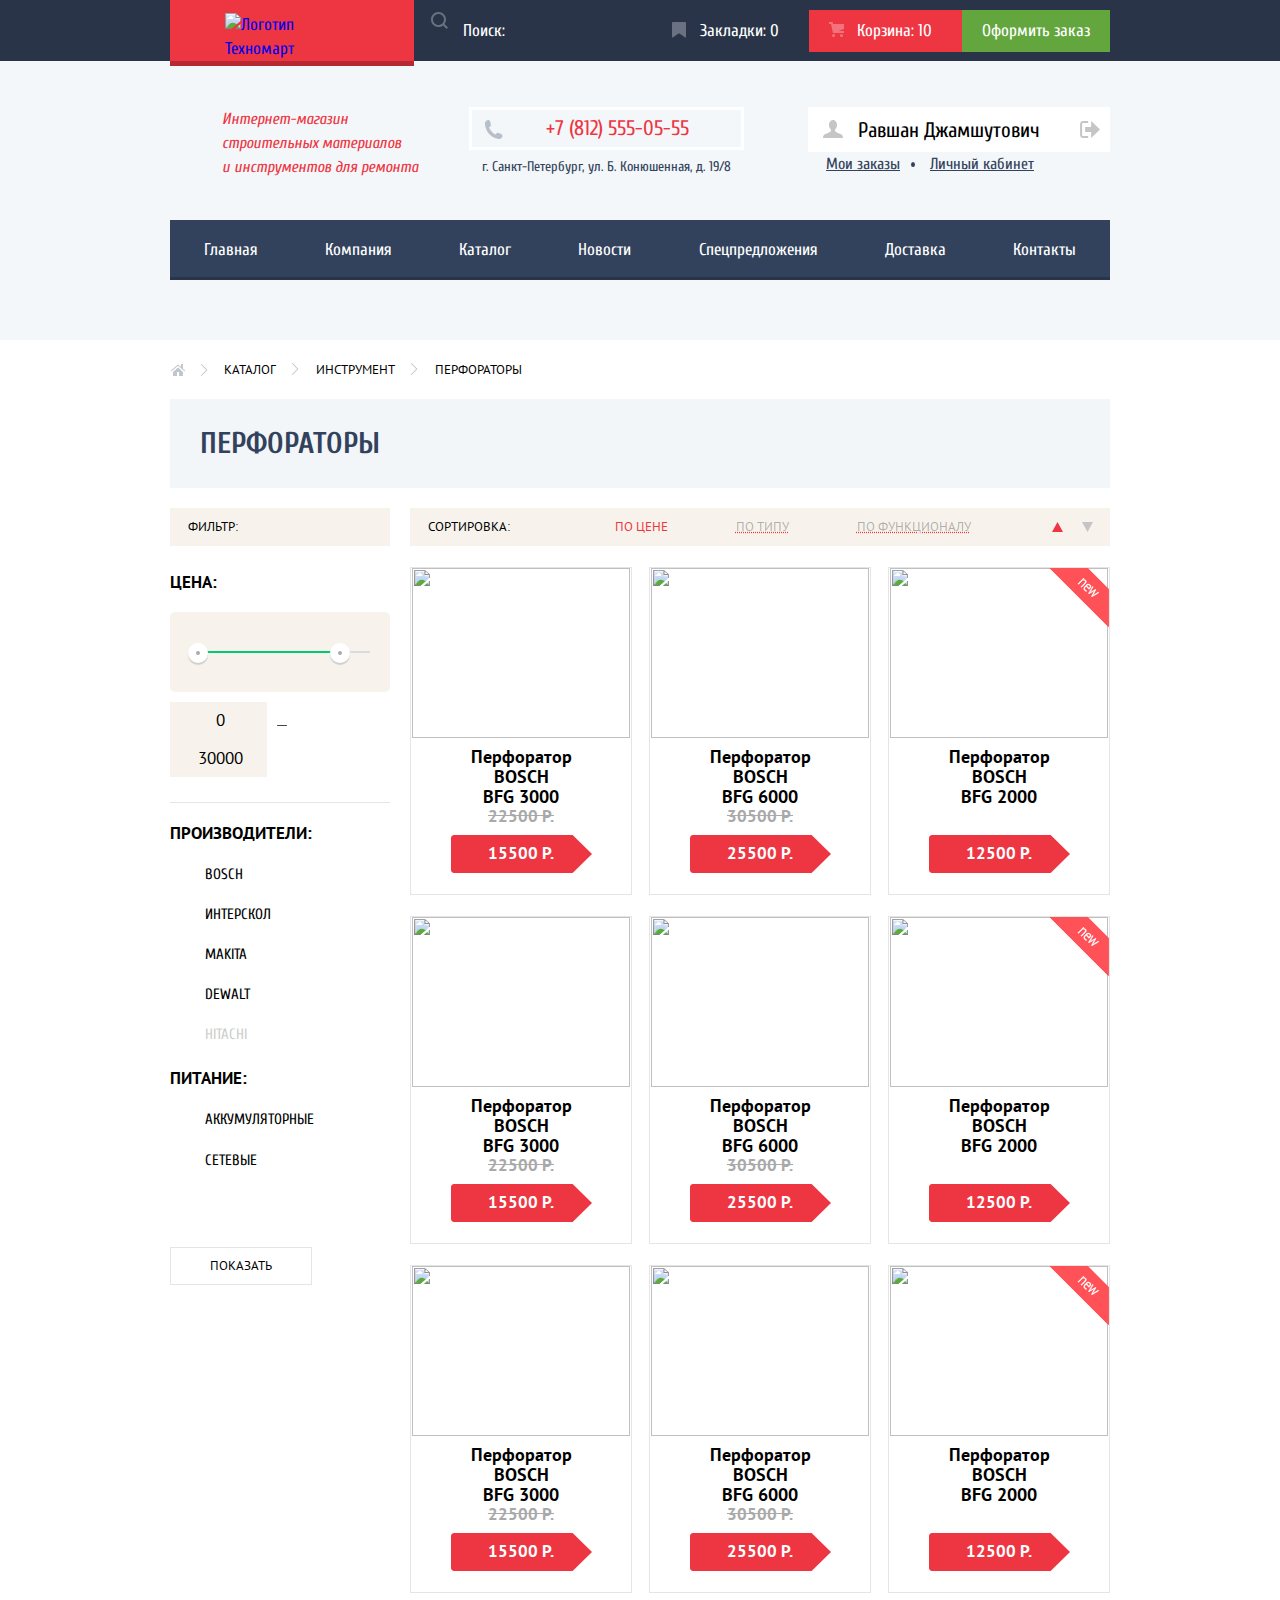
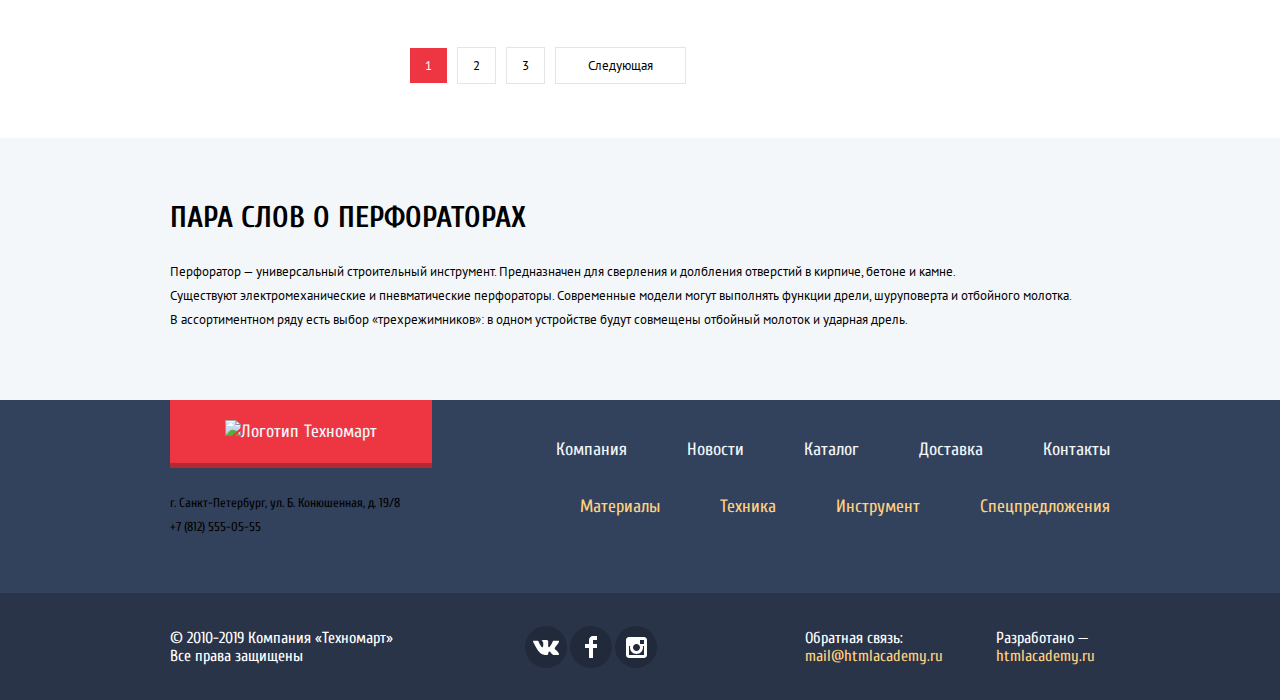
==== commit 64ef2c8e: "фокус в фильтре" ====
--- a/catalog.html
+++ b/catalog.html
@@ -3,9 +3,10 @@
   <head>
     <meta charset="utf-8">
     <title>HTML Academy: Техномарт. Каталог</title>
-    <link href="https://fonts.googleapis.com/css?family=Cuprum:400,400i,700&verbarPT+Sans:400,700&display=swap&subset=cyrillic" rel="stylesheet">
-    <link href="css/normalize-min.css" rel="stylesheet">
-    <link href="css/style-min.css" rel="stylesheet">
+    <link href="https://fonts.googleapis.com/css?family=Cuprum:400,400i,700&display=swap&subset=cyrillic-ext" rel="stylesheet">
+    <link href="https://fonts.googleapis.com/css?family=PT+Sans:400,700&display=swap&subset=cyrillic-ext" rel="stylesheet">
+    <link href="css/normalize.css" rel="stylesheet">
+    <link href="css/style.css" rel="stylesheet">
   </head>
 
   <body>
@@ -23,7 +24,7 @@
                   <svg class="input-icon" xmlns="http://www.w3.org/2000/svg" xmlns:xlink="http://www.w3.org/1999/xlink" version="1.1" x="0px" y="0px" width="17px" height="17px" viewBox="0 0 17 17" enable-background="new 0 0 17 17" xml:space="preserve">
                     <path fill="#ffffff" d="M17,15.586l-3.542-3.542C14.421,10.782,15,9.21,15,7.5C15,3.358,11.643,0,7.5,0C3.358,0,0,3.358,0,7.5   C0,11.643,3.358,15,7.5,15c1.71,0,3.282-0.579,4.544-1.542L15.586,17L17,15.586z M2,7.5C2,4.467,4.467,2,7.5,2   C10.532,2,13,4.467,13,7.5c0,3.032-2.468,5.5-5.5,5.5C4.467,13,2,10.532,2,7.5z"/>
                   </svg>
-                </label>
+                  </label>
               </form>
               <ul class="preferences">
                 <li class="bookmark"><a href="#">Закладки: 0</a></li>
@@ -37,7 +38,10 @@
 
 
         <div class="inform">
-          <p class="description">Интернет-магазин строительных материалов<br> и инструментов для ремонта</p>
+          <p class="description">Интернет-магазин<br>
+            строительных материалов<br>
+            и инструментов для ремонта
+          </p>
           <p class="address">
             <a class="telefon" href="tel:+78125550555">+7 (812) 555-05-55</a>
             <span>г. Санкт-Петербург, ул. Б. Конюшенная, д. 19/8</span>
@@ -45,18 +49,17 @@
           <div class="account-block">
             <ul class="user-navigation-authorized">
               <li>
-                <a class="user-pic" href="profile.html">Равшан Джамшутович
-                  <svg class="user" version="1.1" id="Layer_2" xmlns="http://www.w3.org/2000/svg" xmlns:xlink="http://www.w3.org/1999/xlink" x="0px" y="0px"
-	                 width="20px" height="18px" viewBox="0 0 20 18" enable-background="new 0 0 20 18" xml:space="preserve">
-                   <path fill="#c5c5c5" d="M17.881,14.166c-2.144-0.735-4.256-1.666-5.207-2.39c-0.657-0.501-0.77-1.618-0.517-2.415
+                <a class="user-pic" href="#">Равшан Джамшутович</a>
+                <svg class="user" version="1.1" id="Layer_2" xmlns="http://www.w3.org/2000/svg" xmlns:xlink="http://www.w3.org/1999/xlink" x="0px" y="0px"
+	                width="20px" height="18px" viewBox="0 0 20 18" enable-background="new 0 0 20 18" xml:space="preserve">
+                  <path fill="#c5c5c5" d="M17.881,14.166c-2.144-0.735-4.256-1.666-5.207-2.39c-0.657-0.501-0.77-1.618-0.517-2.415
 	                   c1.118-0.903,1.864-2.477,1.864-4.278C14.021,2.276,12.221,0,10,0S5.979,2.276,5.979,5.083c0,1.801,0.746,3.374,1.863,4.277
 	                   c0.253,0.798,0.141,1.915-0.517,2.416c-0.95,0.724-3.063,1.654-5.207,2.39S0,18,0,18h20C20,18,20.025,14.901,17.881,14.166z"/>
-                   </svg>
-                </a>
+                </svg>
               </li>
               <li>
-                <a class="out-button" href="deauthorization.html">Выход
-                  <svg class="logout" version="1.1" xmlns="http://www.w3.org/2000/svg" xmlns:xlink="http://www.w3.org/1999/xlink" x="0px" y="0px"
+                <a class="out-button" href="#">Выход
+                  <svg class="logout" version="1.1" id="Layer_1" xmlns="http://www.w3.org/2000/svg" xmlns:xlink="http://www.w3.org/1999/xlink" x="0px" y="0px"
 	                 width="21px" height="17px" viewBox="0 0 21 17" enable-background="new 0 0 21 17" xml:space="preserve">
                    <g>
 	                 <polygon fill="#c5c5c5" points="21,8.5 12.125,0 12.125,6 6.125,6 6.125,11 12.125,11 12.125,17 	"/>
@@ -157,7 +160,6 @@
                   </li>
                 </ul>
             </fieldset>
-            <div class="divider"></div>
             <fieldset>
               <legend class="filter-name">Питание:</legend>
                 <ul class="power">
@@ -171,7 +173,9 @@
                   </li>
                 </ul>
             </fieldset>
-            <button class="filter-button" type="submit">Показать</button>
+            <div class="button-border">
+              <button class="filter-button" type="submit">Показать</button>
+            </div>
           </form>
         </div>
 
@@ -196,31 +200,29 @@
                 </li>
               </ul>
             </form>
-            <div class="sort3">
-              <form action="https://echo.htmlacademy.ru" method="post">
-                <ul class="sort4">
-                  <li>
-                    <label for="filter-ascending">
-                      <input class="visually-hidden" type="radio" name="sort-2" value="ascending" id="filter-ascending" checked>
-                      <span class="visually-hidden">По возрастанию</span>
-                      <svg class="ascending-icon" xmlns="http://www.w3.org/2000/svg" width="11" height="10" viewBox="0 0 11 10">
-                        <path fill="#c5c5c5" d="M5.5 0L0 10h11z"/>
-                      </svg>
-                    </label>
-                  </li>
-                  <li>
-                    <label  for="filter-descending">
-                      <input class="visually-hidden" type="radio" name="sort-2" value="descending" id="filter-descending">
-                      <span class="visually-hidden">По убыванию</span>
-                      <svg class="descending-icon" version="1.1" xmlns="http://www.w3.org/2000/svg" xmlns:xlink="http://www.w3.org/1999/xlink" x="0px" y="0px"
-                      width="11px" height="10px" viewBox="0 0 11 10" enable-background="new 0 0 11 10" xml:space="preserve">
-                      <polyline fill="#c5c5c5" points="5.5,10 0,0 11,0 "/>
-                    </svg>
-                    </label>
-                  </li>
-                </ul>
-              </form>
-            </div>
+            <form action="https://echo.htmlacademy.ru" method="post">
+              <ul class="sort4">
+                <li>
+                  <input class="visually-hidden" type="radio" name="sort-2" value="ascending" id="filter-ascending" checked>
+                  <label for="filter-ascending">
+                    <span class="visually-hidden">По возрастанию</span>
+                  </label>
+                  <svg class="ascending-icon" xmlns="http://www.w3.org/2000/svg" width="11" height="10" viewBox="0 0 11 10">
+                    <path fill="#c5c5c5" d="M5.5 0L0 10h11z"/>
+                  </svg>
+                </li>
+                <li>
+                  <input class="visually-hidden" type="radio" name="sort-2" value="descending" id="filter-descending" >
+                  <label  for="filter-descending">
+                    <span class="visually-hidden">По убыванию</span>
+                  </label>
+                  <svg class="descending-icon" version="1.1" xmlns="http://www.w3.org/2000/svg" xmlns:xlink="http://www.w3.org/1999/xlink" x="0px" y="0px"
+                   width="11px" height="10px" viewBox="0 0 11 10" enable-background="new 0 0 11 10" xml:space="preserve">
+                   <polyline fill="#c5c5c5" points="5.5,10 0,0 11,0 "/>
+                  </svg>
+                </li>
+              </ul>
+            </form>
           </div>
 
           <ul class="catalog-item">
@@ -230,12 +232,12 @@
                 <a href="#" class="bookmark">В закладки</a>
               </div>
               <p class="product-item-image">
-                <img src="img/products/perforator_3000.jpg" width="218" height="170" alt="#">
-              </p>
-              <p class="product-title">Перфоратор BOSCH
-                BFG 3000</p>
-              <div class="price">
-                <p class="line-through">22500 р.</p>
+                <img src="img/products/perforator_3000.jpg" width="218" height="170">
+              </p>
+              <b>Перфоратор BOSCH<br>
+                BFG 3000</b>
+              <div class="price">
+                <b class="line-through">22500 р.</b>
                 <a class="button-product" href="#">15500 р.</a>
               </div>
             </li>
@@ -245,12 +247,12 @@
                 <a href="#" class="bookmark">В закладки</a>
               </div>
               <p class="product-item-image">
-                <img src="img/products/perforator_6000.jpg" width="218" height="170" alt="#">
-              </p>
-              <p class="product-title">Перфоратор BOSCH
-                BFG 6000</p>
-              <div class="price">
-                <p class="line-through">30500 р.</p>
+                <img src="img/products/perforator_6000.jpg" width="218" height="170">
+              </p>
+              <b>Перфоратор BOSCH<br>
+                BFG 6000</b>
+              <div class="price">
+                <b class="line-through">30500 р.</b>
                 <a class="button-product" href="#">25500 р.</a>
               </div>
             </li>
@@ -261,10 +263,10 @@
               </div>
               <div class="img-new"></div>
               <p class="product-item-image">
-                <img src="img/products/perforator_2000.jpg" width="218" height="170" alt="#">
-              </p>
-              <p class="product-title">Перфоратор BOSCH
-                BFG 2000</p>
+                <img src="img/products/perforator_2000.jpg" width="218" height="170">
+              </p>
+              <b>Перфоратор BOSCH<br>
+                BFG 2000</b>
               <div class="price">
                 <a class="button-product" href="#">12500 р.</a>
               </div>
@@ -275,12 +277,12 @@
                 <a href="#" class="bookmark">В закладки</a>
               </div>
               <p class="product-item-image">
-                <img src="img/products/perforator_3000.jpg" width="218" height="170" alt="#">
-              </p>
-              <p class="product-title">Перфоратор BOSCH
-                BFG 3000</p>
-              <div class="price">
-                <p class="line-through">22500 р.</p>
+                <img src="img/products/perforator_3000.jpg" width="218" height="170">
+              </p>
+              <b>Перфоратор BOSCH<br>
+                BFG 3000</b>
+              <div class="price">
+                <b class="line-through">22500 р.</b>
                 <a class="button-product" href="#">15500 р.</a>
               </div>
             </li>
@@ -289,14 +291,58 @@
                 <a href="#" class="buy">Купить</a>
                 <a href="#" class="bookmark">В закладки</a>
               </div>
+              <p class="product-item-image">
+                <img src="img/products/perforator_6000.jpg" width="218" height="170">
+              </p>
+              <b>Перфоратор BOSCH<br>
+                BFG 6000</b>
+              <div class="price">
+                <b class="line-through">30500 р.</b>
+                <a class="button-product" href="#">25500 р.</a>
+              </div>
+            </li>
+            <li class="product-item">
+              <div class="action">
+                <a href="#" class="buy">Купить</a>
+                <a href="#" class="bookmark">В закладки</a>
+              </div>
               <div class="img-new"></div>
               <p class="product-item-image">
-                <img src="img/products/perforator_6000.jpg" width="218" height="170" alt="#">
-              </p>
-              <p class="product-title">Перфоратор BOSCH
-                BFG 6000</p>
-              <div class="price">
-                <p class="line-through">30500 р.</p>
+                <img src="img/products/perforator_2000.jpg" width="218" height="170">
+              </p>
+              <b>Перфоратор BOSCH<br>
+                BFG 2000</b>
+              <div class="price">
+                <a class="button-product" href="#">12500 р.</a>
+              </div>
+            </li>
+            <li class="product-item">
+              <div class="action">
+                <a href="#" class="buy">Купить</a>
+                <a href="#" class="bookmark">В закладки</a>
+              </div>
+              <p class="product-item-image">
+                <img src="img/products/perforator_3000.jpg" width="218" height="170">
+              </p>
+              <b>Перфоратор BOSCH<br>
+                BFG 3000</b>
+              <div class="price">
+                <b class="line-through">22500 р.</b>
+                <a class="button-product" href="#">15500 р.</a>
+              </div>
+            </li>
+            <li class="product-item">
+              <div class="action">
+                <a href="#" class="buy">Купить</a>
+                <a href="#" class="bookmark">В закладки</a>
+              </div>
+              <p class="product-item-image">
+                <img src="img/products/perforator_6000.jpg" width="218" height="170">
+              </p>
+              <b>Перфоратор BOSCH<br>
+                BFG 6000</b>
+              <div class="price">
+                <b class="line-through">30500 р.</b>
                 <a class="button-product" href="#">25500 р.</a>
               </div>
             </li>
@@ -305,56 +351,12 @@
                 <a href="#" class="buy">Купить</a>
                 <a href="#" class="bookmark">В закладки</a>
               </div>
-              <p class="product-item-image">
-                <img src="img/products/perforator_2000.jpg" width="218" height="170" alt="#">
-              </p>
-              <p class="product-title">Перфоратор BOSCH
-                BFG 2000</p>
-              <div class="price">
-                <a class="button-product" href="#">12500 р.</a>
-              </div>
-            </li>
-            <li class="product-item">
-              <div class="action">
-                <a href="#" class="buy">Купить</a>
-                <a href="#" class="bookmark">В закладки</a>
-              </div>
               <div class="img-new"></div>
               <p class="product-item-image">
-                <img src="img/products/perforator_3000.jpg" width="218" height="170" alt="#">
-              </p>
-              <p class="product-title">Перфоратор BOSCH
-                BFG 3000</p>
-              <div class="price">
-                <p class="line-through">22500 р.</p>
-                <a class="button-product" href="#">15500 р.</a>
-              </div>
-            </li>
-            <li class="product-item">
-              <div class="action">
-                <a href="#" class="buy">Купить</a>
-                <a href="#" class="bookmark">В закладки</a>
-              </div>
-              <p class="product-item-image">
-                <img src="img/products/perforator_6000.jpg" width="218" height="170" alt="#">
-              </p>
-              <p class="product-title">Перфоратор BOSCH
-                BFG 6000</p>
-              <div class="price">
-                <p class="line-through">30500 р.</p>
-                <a class="button-product" href="#">25500 р.</a>
-              </div>
-            </li>
-            <li class="product-item">
-              <div class="action">
-                <a href="#" class="buy">Купить</a>
-                <a href="#" class="bookmark">В закладки</a>
-              </div>
-              <p class="product-item-image">
-                <img src="img/products/perforator_2000.jpg" width="218" height="170" alt="#">
-              </p>
-              <p class="product-title">Перфоратор BOSCH
-                BFG 2000</p>
+                <img src="img/products/perforator_2000.jpg" width="218" height="170">
+              </p>
+              <b>Перфоратор BOSCH<br>
+                BFG 2000</b>
               <div class="price">
                 <a class="button-product" href="#">12500 р.</a>
               </div>
@@ -445,7 +447,7 @@
       </div>
     </footer>
 
-    <section class="modal modal-login modal-basket">
+    <section class="modal modal-login">
       <h3>Товар добавлен в корзину!</h3>
       <div class="order-buttons">
         <a class="button" href="#">Оформить заказ</a>
@@ -456,6 +458,5 @@
       </button>
     </section>
 
-    <script src="js/buy-min.js"></script>
   </body>
 </html>
--- a/css/style.css
+++ b/css/style.css
@@ -0,0 +1,2047 @@
+body {
+  margin: 0;
+  padding: 0;
+  font-family: "Cuprum", Arial, sans-serif;
+  font-size: 13px;
+  line-height: 24px;
+  color: black;
+}
+
+a {
+  text-decoration: none;
+}
+
+.visually-hidden:not(:focus):not(:active),
+input[type="checkbox"].visually-hidden,
+input[type="radio"].visually-hidden {
+  position: absolute;
+
+  width: 1px;
+  height: 1px;
+  margin: -1px;
+  border: 0;
+  padding: 0;
+
+  white-space: nowrap;
+
+  clip-path: inset(100%);
+  clip: rect(0 0 0 0);
+  overflow: hidden;
+}
+
+.button {
+  background-color: #ee3643;
+  color: white;
+  font-size: 14px;
+  text-transform: uppercase;
+  text-align: center;
+  border-radius: 3px;
+  height: 38px;
+  padding: 14px auto;
+  display: flex;
+  justify-content: center;
+  align-items: center;
+}
+
+.button:hover {
+  background-color: #ca2c37;
+}
+
+.button:active {
+  background-color: #ba2732;
+}
+
+.main-header {
+  background-color: #f4f7f9;
+  font-size: 17px;
+}
+
+.header-up {
+  background-color: #293449;
+  color: white;
+  min-height: 42px;
+  margin: 0;
+  padding: 0;
+}
+
+.container {
+  width: 940px;
+  margin: 0 auto;
+  padding: 0;
+  display: flex;
+  flex-direction: column;
+}
+
+.header-logo {
+  display: flex;
+  margin: 0;
+  padding: 0;
+  min-height: 42px;
+}
+
+.user-action {
+  display: flex;
+  justify-content: space-between;
+  width: 720px;
+  padding: 0;
+  margin: 0;
+  flex-grow: 1;
+}
+
+.logo {
+  background-color: #ee3643;
+  box-shadow: 0 5px 0 0 #b52933;
+  padding: 0;
+  margin: 0;
+}
+
+.logo img {
+  margin-top: 13px;
+  margin-left: 55px;
+  margin-right: 55px;
+}
+
+.logo:hover,
+.footer-logo:hover {
+  background-color: #ca2c37;
+  box-shadow: 0 5px 0 0 #9a212a;
+}
+
+.logo:active {
+  background-color: #ba2732;
+  box-shadow: 0 5px 0 0 #8e1e26;
+}
+
+.search-input {
+  flex-grow: 1;
+  position: relative;
+  margin: 0;
+}
+
+.input-icon {
+  width: 17px;
+  height: 17px;
+  position: absolute;
+  z-index: 2;
+  top: 12px;
+  left: 17px;
+  opacity: 0.3;
+}
+
+.search:hover + .input-icon {
+  opacity: 1;
+}
+
+.search:focus + .input-icon path {
+  background-color: white;
+  fill: #ee3643;
+}
+
+.search:focus + .input-icon {
+  opacity: 1;
+}
+
+.search {
+  width: 100%;
+  height: 100%;
+  padding-left: 49px;
+  background-color: #293449;
+  border-width: 0;
+  margin: 0;
+  position: relative;
+}
+
+.search:hover,
+.preferences a:hover {
+  background-color: #212a3a;
+}
+
+.search:focus {
+  background-color: white;
+  color: black;
+}
+
+.preferences {
+  display: flex;
+  justify-content: flex-end;
+  flex-wrap: wrap;
+  justify-content: flex-end;
+  align-items: center;
+  margin: 0;
+  padding: 0;
+}
+
+.preferences a {
+  color: white;
+  display: block;
+  padding: 9px 30px 9px 48px;
+}
+
+.preferences li {
+  list-style: none;
+  margin: 0;
+  position: relative;
+  padding: 0;
+}
+
+.preferences .bookmark::before {
+  content: "";
+  position: absolute;
+  width: 14px;
+  height: 16px;
+  background-image: url("../img/icon/icon-bookmark.svg");
+  opacity: 0.3;
+  top: 12px;
+  left: 20px;
+}
+
+.preferences .basket::before {
+  content: "";
+  position: absolute;
+  width: 15px;
+  height: 15px;
+  background-image: url("../img/icon/icon-cart.svg");
+  opacity: 0.3;
+  top: 12px;
+  left: 20px;
+}
+
+.preferences .arrange-order {
+  background-color: #63a63e;
+  padding: 9px 20px;
+  margin: 0;
+}
+
+.preferences a:active {
+  background-color: #161d29;
+  color: rgba(255, 255, 255, 0.6);
+}
+
+.preferences .arrange-order:hover {
+  background-color: #5fbb2d;
+}
+
+.preferences .arrange-order:active {
+  background-color: #518534;
+}
+
+.full {
+  background-color: #ee3643
+}
+
+input[type="search"]::-webkit-input-placeholder {
+  color: white;
+}
+
+input[type="search"]:-ms-input-placeholder {
+  color: white;
+}
+
+input[type="search"]::-ms-input-placeholder {
+  color: white;
+}
+
+input[type="search"]::placeholder {
+  color: white;
+}
+
+.inform {
+  display: flex;
+  justify-content: space-between;
+  align-items: flex-start;
+  align-content: flex-start;
+  padding: 0;
+  width: 940px;
+  margin-top: 46px;
+  margin-bottom: 36px;
+  margin-left: auto;
+  margin-right: auto;
+}
+
+.description {
+  color: #ee3643;
+  font-size: 16px;
+  font-style: italic;
+  padding-left: 52px;
+  margin: 0;
+}
+
+.address {
+  color: #32425c;
+  font-size: 14px;
+  line-height: 24px;
+  text-align: center;
+  margin: 0;
+  padding: 0;
+  position: relative;
+}
+
+.telefon {
+  color: #ee3643;
+  font-size: 21px;
+  line-height: 21px;
+  border: 3px solid white;
+  display: block;
+  padding-top: 8px;
+  padding-bottom: 8px;
+  padding-right: 52px;
+  padding-left: 74px;
+  margin: 0;
+}
+
+.address::before {
+  content: "";
+  width: 19px;
+  height: 19px;
+  background-image: url("../img/icon/icon-phone.svg");
+  position: absolute;
+  top: 13px;
+  left: 15px;
+}
+
+.address span {
+  display: block;
+  margin: 5px;
+  padding: 0;
+}
+
+.user-navigation {
+  font-size: 21px;
+  line-height: 21px;
+  display: flex;
+  justify-content: space-between;
+  align-content: center;
+  align-items: flex-start;
+  padding: 0;
+  margin: 0;
+  position: relative;
+}
+
+.user-navigation a {
+  background-color: white;
+  color: #000000;
+  margin-left: 10px;
+  padding: 10px 25px;
+  display: block;
+}
+
+.user-navigation > li:first-child > a {
+  padding-left: 48px;
+}
+
+.login {
+  width: 20px;
+  height: 17px;
+  position: absolute;
+  top: 12px;
+  left: 22px;
+}
+
+.login-button:hover + .login path {
+  fill: #293449;
+}
+
+.login-button:hover + .login polygon {
+  fill: #293449;
+}
+
+.user-navigation li,
+.user-navigation-authorized li {
+  list-style: none;
+  margin: 0;
+}
+
+.user-navigation a:hover {
+  color: #ee3643;
+}
+
+.user-navigation a:active {
+  color: rgba(0, 0, 0, 0.3);
+}
+
+.account-block {
+  display: flex;
+  flex-direction: column;
+  justify-content: space-between;
+  align-items: flex-end;
+  margin: 0;
+}
+
+.user-navigation-authorized {
+  font-size: 21px;
+  line-height: 21px;
+  display: flex;
+  justify-content: space-between;
+  align-content: center;
+  align-items: flex-start;
+  padding: 0;
+  margin: 0;
+  position: relative;
+}
+
+.user-pic {
+  background-color: white;
+  color: #000000;
+  padding: 13px 30px 11px 50px;
+  display: block;
+}
+
+.out-button {
+  width: 40px;
+  height: 45px;
+  background-color: white;
+  display: block;
+  font-size: 0;
+  padding: 0;
+  margin: 0;
+}
+
+.user-pic:active {
+  color: rgba(0, 0, 0, 0.3);
+}
+
+.user {
+  width: 20px;
+  height: 18px;
+  position: absolute;
+  top: 13px;
+  left: 15px;
+  margin: 0;
+  padding: 0;
+}
+
+.user-pic:hover + .user path {
+  fill: #32425C;
+}
+
+.user-pic:active + .user path {
+  fill: #c5c5c5;
+}
+
+.logout {
+  width: 21px;
+  height: 17px;
+  position: absolute;
+  top: 14px;
+  right: 10px;
+  margin: 0;
+  padding: 0;
+}
+
+.out-button:hover .logout path {
+  fill: #32425C;
+}
+
+.out-button:hover .logout polygon {
+  fill: #32425C;
+}
+
+.out-button:active .logout path {
+  fill: #c5c5c5;
+}
+
+.out-button:active .logout polygon {
+  fill: #c5c5c5;
+}
+
+.account {
+  display: flex;
+  justify-content: flex-start;
+  width: 299px;
+  margin: 0;
+  padding-left: 17px;
+  position: relative;
+}
+
+.account a {
+  color: #32425c;
+  text-decoration: underline;
+  font-size: 16px;
+  color: #32425c;
+  padding: 15px;
+}
+
+.account a:hover {
+  color: #ee3643;
+}
+
+.account a:active {
+  color: rgba(50, 66, 92, 0.3)
+}
+
+.account li {
+  list-style: none;
+}
+
+.account::after {
+  content: "";
+  width: 4px;
+  height: 5px;
+  border-radius: 50%;
+  background-color: #32425c;
+  position: absolute;
+  top: 10px;
+  left: 117px;
+}
+
+.site-navigation a {
+  color: white;
+  display: block;
+  padding: 18px 25px;
+}
+
+.site-navigation {
+  background-color: #32425c;
+  box-shadow: 0 -3px 0 0 #293449 inset;
+  display: flex;
+  flex-wrap: wrap;
+  width: 940px;
+  margin: 0 auto 60px auto;
+  padding: 0;
+}
+
+.site-navigation li {
+  display: flex;
+  justify-content: center;
+  align-items: center;
+  flex-grow: 1;
+  margin: 0;
+  padding: 0;
+}
+
+.site-navigation li:hover {
+  background-color: #1d2739;
+  box-shadow: 0 -3px 0 0 #293449 inset;
+}
+
+.site-navigation a:active {
+  color: rgba(255, 255, 255, 0.5);
+}
+
+.promo {
+  margin-top: 59px;
+  position: relative;
+  margin-bottom: 319px;
+}
+
+.promo-offers {
+  display: flex;
+  flex-direction: row;
+  flex-wrap: wrap;
+  justify-content: space-between;
+  margin: 0;
+  padding: 0;
+}
+
+.promo-item {
+  list-style: none;
+  color: white;
+  font-size: 24px;
+  width: 277px;
+  height: 78px;
+  padding-top: 26px;
+  padding-left: 23px;
+  padding-bottom: 22px;
+  display: flex;
+  flex-direction: column;
+  justify-content: space-between;
+  margin-bottom: 20px;
+}
+
+.promo-item:first-child {
+  position: relative;
+}
+
+.promo-item:first-child img {
+  position: absolute;
+  top: 0;
+  right: 0;
+}
+
+.promo-offers li:first-child {
+  background-color: #ffbf47;
+  background-image: url("../img/icon/icon-bucket.svg");
+  background-repeat: no-repeat;
+  background-position: 213px 31px;
+}
+
+.promo-offers li:nth-child(2) {
+  background-color: #3bbce3;
+  background-image: url("../img/icon/icon-dril.svg");
+  background-repeat: no-repeat;
+  background-position: 197px 33px;
+}
+
+.promo-offers li:nth-child(3) {
+  background-color: #dc91d8;
+  background-image: url("../img/icon/icon-tractor.svg");
+  background-repeat: no-repeat;
+  background-position: 191px 31px;
+}
+
+.promo-offers li:nth-child(4){
+  background-color: #8ed78f;
+  background-image: url("../img/icon/icon-basket.svg");
+  background-repeat: no-repeat;
+  background-position: 196px 26px;
+  position: absolute;
+  top: 143px;
+  left: 640px;
+}
+
+.promo-offers li:last-child {
+  background-color: #ffc047;
+  background-image: url("../img/icon/icon-auto.svg");
+  background-repeat: no-repeat;
+  background-position: 191px 32px;
+  position: absolute;
+  top: 286px;
+  left: 640px;
+}
+
+.button-promo {
+  color: white;
+  font-size: 14px;
+  text-transform: uppercase;
+  text-align: center;
+  background-color: rgba(0, 0, 0, 0.1);
+  border-radius: 3px;
+  display: flex;
+  justify-content: center;
+  align-items: center;
+}
+
+.button-promo:hover {
+  background-color: rgba(0, 0, 0, 0.2);
+}
+
+.button-promo:active {
+  background-color: rgba(0, 0, 0, 0.3);
+}
+
+.promo-item a {
+  width: 138px;
+  height: 38px;
+}
+
+.slider {
+  background-color: #cccccc;
+  font-size: 18px;
+  line-height: 24px;
+  color: white;
+  width: 620px;
+  height: 266px;
+  position: absolute;
+}
+
+.slider-list {
+  list-style: none;
+  margin: 0;
+  padding: 0;
+}
+
+.slider-content .button {
+  margin-top: 120px;
+  margin-bottom: 22px;
+  left: 26px;
+  width: 195px;
+  height: 38px;
+}
+
+.slider b {
+  font-size: 36px;
+  line-height: 36px;
+  text-transform: uppercase;
+  color: white;
+  margin: 0;
+  padding: 0;
+}
+
+.slider p {
+  margin: 0;
+  padding: 0;
+}
+
+.slider-content {
+  width: 620px;
+  height: 266px;
+  padding-top: 27px;
+  padding-left: 24px;
+  display: none;
+}
+
+#product1:checked ~ .slider-list #slide1,
+#product2:checked ~ .slider-list #slide2 {
+  display: block;
+}
+
+#product1:checked ~ .slider-controls label[for="product1"],
+#product2:checked ~ .slider-controls label[for="product2"] {
+  background-color: #ee3643;
+}
+
+.slider-controls label {
+  display: inline-block;
+  width: 6px;
+  height: 6px;
+  margin-right: 10px;
+  background-color: #ffffff;
+  border: 2px solid #ffffff;
+  border-radius: 50%;
+  cursor: pointer;
+}
+
+.slider-controls {
+  position: absolute;
+  top: 220px;
+  left: 295px;
+  font-size: 0;
+  margin: 0;
+}
+
+.slider-content:first-child {
+  background-image: url("../img/perforators.jpg");
+  background-repeat: no-repeat;
+}
+
+.slider-content:last-child {
+  background-image: url("../img/drills.jpg");
+  background-repeat: no-repeat;
+}
+
+.back,
+.next {
+  position: absolute;
+  z-index: 2;
+  background-color: transparent;
+  border: 0;
+  width: 42px;
+  height: 200px;
+  cursor: pointer;
+}
+
+.back:disabled,
+.next:disabled {
+  opacity: 0.3;
+}
+
+.back {
+  top: 0;
+  left: 0;
+  background-image: url("../img/icon/icon-left.svg");
+  background-repeat: no-repeat;
+  background-position: 100% 114px;
+}
+
+.next {
+  top: 0;
+  right: 0;
+  background-image: url("../img/icon/icon-right.svg");
+  background-repeat: no-repeat;
+  background-position: 0 114px;
+}
+
+.section-head {
+  display: flex;
+  margin: 0;
+  padding: 0;
+  align-items: center;
+  justify-content: space-between;
+  background-color: #f9f5f0;
+}
+
+.section-head h2 {
+  font-size: 30px;
+  text-transform: uppercase;
+  color: #32425c;
+  margin-left: 30px;
+}
+
+.section-head .button {
+  margin-right: 24px;
+  width: 253px;
+  margin-top: 25px;
+  margin-bottom: 26px;
+}
+
+
+.main-section li {
+  list-style: none;
+}
+
+.popular {
+  display: flex;
+  flex-wrap: wrap;
+  justify-content: space-between;
+  padding: 0;
+  margin: 21px 0 0 0;
+}
+
+.product-item {
+  font-family: "PT Sans", Arial, sans-serif;
+  font-size: 18px;
+  line-height: 20px;
+  text-align: center;
+  border: 1px solid #e5e5e5;
+  position: relative;
+  display: flex;
+  flex-wrap: wrap;
+  flex-direction: column;
+  align-items: center;
+  width: 220px;
+  min-height: 318px;
+}
+
+.product-item-image {
+  margin: 0;
+  padding: 0;
+  height: 170px;
+}
+
+.img-new {
+  position: absolute;
+  top: 0;
+  right: 0;
+  background-image: url("../img/new_flag.png");
+  background-repeat: no-repeat;
+  width: 60px;
+  height: 59px;
+}
+
+.product-item b {
+  display: block;
+  margin: 0;
+  padding: 9px 30px 0 30px;
+}
+
+.product-item .line-through {
+  font-size: 17px;
+  line-height: 18px;
+  text-transform: uppercase;
+  color: #a9a9a9;
+  text-decoration: line-through;
+  margin: 0;
+  padding: 0;
+}
+
+.product-item:hover {
+  box-shadow: 0px 10px 25px 0 rgba(41, 52, 73, 0.5);
+}
+
+.price {
+  margin: 0;
+  margin-top: auto;
+  padding: 0;
+}
+
+.button-product {
+  font-size: 17px;
+  font-weight: bold;
+  color: white;
+  background-image: url("../img/product_btn.svg");
+  background-repeat: no-repeat;
+  text-align: center;
+  text-transform: uppercase;
+  width: 141px;
+  height: 38px;
+  margin: 0;
+  margin-top: 10px;
+  margin-bottom: 21px;
+  display: block;
+  padding: 0;
+  padding-top: 8px;
+  box-sizing: border-box;
+}
+
+.action {
+  box-sizing: border-box;
+  width: 218px;
+  height: 164px;
+  padding-top: 44px;
+  padding-left: 42px;
+  padding-right: 42px;
+  position: absolute;
+  background-color: white;
+  font-family: "Cuprum", Arial, sans-serif;
+  font-size: 14px;
+  line-height: 18px;
+  text-transform: uppercase;
+  display: none;
+}
+
+.product-item:hover .action {
+  display: block;
+}
+
+.action .buy,
+.action .bookmark {
+  display: block;
+  box-sizing: border-box;
+  width: 135px;
+  height: 38px;
+  margin-bottom: 7px;
+}
+
+.action .buy {
+  background-color: #63a63e;
+  box-shadow: 0 -3px #367315 inset;
+  color: white;
+  padding-top: 10px;
+  position: relative;
+}
+
+.buy:hover {
+  background-color: #5fbb2d;
+  box-shadow: 0 -3px #367315 inset;
+}
+
+.buy:active {
+  background-color: #518534;
+}
+
+.action .bookmark:hover {
+  border: 3px solid #32425c;
+}
+
+.action .bookmark:active {
+  border: 3px solid #32425c;
+  opacity: 0.3;
+}
+
+.action .buy::before {
+  content: "";
+  width: 15px;
+  height: 15px;
+  position: absolute;
+  left: 12px;
+  top: 11px;
+  background-image: url("../img/icon/icon-cart.svg");
+  opacity: 0.3;
+  margin-right: 22px;
+}
+
+.action .bookmark {
+  color: #32425c;
+  border: 3px solid #63a63e;
+  border-radius: 3px;
+  padding-top: 8px;
+}
+
+.popular-brands {
+  display: flex;
+  flex-wrap: wrap;
+  justify-content: space-between;
+  padding: 0;
+  margin: 20px 0 65px 0;
+}
+
+.brands-item {
+  border: 1px solid #eaeaea;
+  width: 220px;
+  height: 145px;
+  margin-bottom: 20px;
+  display: flex;
+  justify-content: center;
+  align-items: center;
+}
+
+.brands-item:hover {
+  box-shadow: 0px 10px 25px 0 rgba(41, 52, 73, 0.5);
+}
+
+.brands-item:active {
+  box-shadow: 0px 4px 10px 0 rgba(41, 52, 73, 0.5);
+}
+
+.brands-item:active img {
+  opacity: 30%;
+}
+
+.service {
+  background-color: #f4f8fa;
+  margin: 0;
+  position: relative;
+}
+
+.about-company h2,
+.contacts h2,
+.service h2  {
+  font-size: 30px;
+  line-height: 30px;
+  color: black;
+  text-transform: uppercase;
+}
+
+.service h2 {
+  margin: 68px 0 0 0;
+}
+
+.service-item h3 {
+  font-size: 36px;
+  line-height: 36px;
+  color: #32425c;
+  text-transform: uppercase;
+  margin: 0;
+}
+
+.service p {
+  font-family: "PT Sans", Arial, sans-serif;
+  font-size: 13px;
+  margin: 24px 0 0 0;
+}
+
+.service-row {
+  display: flex;
+  align-items: flex-start;
+  padding: 0;
+  margin: 74px 0 99px 0;
+}
+
+.service-option {
+  margin: 0;
+  margin-right:80px;
+  padding: 0;
+  position: relative;
+}
+
+.service-option::after {
+  content: "";
+  width: 10px;
+  height: 279px;
+  position: absolute;
+  background-image: url("../img/shadow.png");
+  top: -47px;
+  right: 0;
+}
+
+.service-button {
+  display: block;
+  font-size: 21px;
+  line-height: 30px;
+  font-weight: bold;
+  background-color: #32425c;
+  color: white;
+  box-shadow:
+    0px 1px 0 0 #293449,
+    0px 1px 0 0 #405069 inset;
+  border-width: 0;
+  width: 240px;
+  height: 61px;
+  text-align: left;
+  margin: 0;
+  padding-top: 15px;
+  padding-left: 23px;
+  box-sizing: border-box;
+  cursor: pointer;
+}
+
+.service-option label {
+  cursor: pointer;
+}
+
+.service-button:hover {
+  background-color: #293449;
+}
+
+.service-list {
+  list-style: none;
+  margin: 0;
+  padding: 0;
+}
+
+.service-item .button {
+  width: 195px;
+  margin-top: 31px;
+}
+
+.service-item {
+  position: relative;
+  display: none;
+}
+
+#service-1:checked ~ .service-list #service-slide-1,
+#service-2:checked ~ .service-list #service-slide-2,
+#service-3:checked ~ .service-list #service-slide-3 {
+  display: block;
+}
+
+#service-1:checked ~ .service-option label[for="service-1"],
+#service-2:checked ~ .service-option label[for="service-2"],
+#service-3:checked ~ .service-option label[for="service-3"] {
+  background-color: #ffffff;
+  color: #32425c;
+  box-shadow: 0px 1px 0 0 #ffffff inset;
+}
+
+.service-delivery::after {
+  content: "";
+  width: 468px;
+  height: 261px;
+  position: absolute;
+  background-image: url("../img/delivery.png");
+  left: 151px;
+  top: 21px;
+}
+
+.service-guarantee::after {
+  content: "";
+  width: 389px;
+  height: 283px;
+  position: absolute;
+  background-image: url("../img/guarantee.png");
+  top: 0;
+  left: 237px;
+}
+
+.service-credit::after {
+  content: "";
+  width: 465px;
+  height: 285px;
+  position: absolute;
+  background-image: url("../img/credit.png");
+  top: 0;
+  left: 163px;
+}
+
+.company {
+  display: flex;
+  flex-direction: row;
+  justify-content: space-between;
+  align-items: flex-start;
+  height: 536px;
+  padding-top: 52px;
+}
+
+.about-company {
+  display: flex;
+  flex-direction: column;
+  justify-content: space-between;
+  align-items: flex-start;
+}
+
+.delivery-company {
+  margin: 0;
+  margin-bottom: 37px;
+  padding: 0;
+}
+
+.about-company li {
+  list-style: none;
+  font-size: 18px;
+  line-height: 24px;
+  margin: 12px 0;
+}
+
+.about-company span {
+  font-weight: bold;
+  color: #ee3643;
+}
+
+.about-company a {
+  width: 220px;
+}
+
+.contacts {
+  display: flex;
+  flex-direction: column;
+  justify-content: space-between;
+  margin: 0;
+}
+
+.contacts p {
+  margin-bottom: 36px;
+}
+.contacts a {
+  margin-bottom: 40px;
+}
+
+.main-footer {
+  background-color: #32425c;
+  margin: 0;
+}
+.footer-up {
+  height: 193px;
+}
+
+.container-row {
+  display: flex;
+  justify-content: space-between;
+  width: 940px;
+  margin: 0 auto;
+  padding: 0;
+}
+
+.footer-up .container-row {
+  margin-bottom: 15px;
+}
+
+.footer-logo {
+  background-color: #ee3643;
+  box-shadow: 0 5px 0 0 #b52933;
+}
+
+.footer-logo {
+  display: flex;
+  min-height: 63px;
+  padding: 0;
+}
+
+.footer-logo img {
+  margin-top: 20px;
+  margin-left: 55px;
+  margin-right: 55px;
+}
+
+.company-navigation {
+  display: flex;
+  flex-wrap: wrap;
+  align-items: flex-end;
+  justify-content: flex-end;
+  margin: 0;
+  padding: 0;
+  padding-top: 36px;
+  flex-grow: 1;
+}
+
+.company-navigation li,
+.catalog-navigation li {
+  padding-left: 60px;
+}
+
+.company-navigation li:last-child,
+.catalog-navigation li:last-child {
+  padding-right: 0;
+}
+
+.catalog-navigation {
+  display: flex;
+  flex-wrap: wrap;
+  align-items: flex-start;
+  justify-content: flex-end;
+  flex-grow: 1;
+  padding: 0;
+  padding-top: 4px;
+}
+
+.footer-up p {
+  flex-shrink: 0;
+}
+
+.footer-up a {
+  color: #f1f5f7;
+  font-size: 18px;
+  line-height: 24px;
+}
+
+.footer-down {
+  background-color: #293449;
+  min-height: 107px;
+  margin: 0;
+  padding-top: 0;
+}
+
+.footer-down .container-row {
+  padding-top: 20px;
+}
+
+.footer-address {
+  flex-shrink: 0;
+}
+
+.footer-address span,
+.footer-address a {
+  display: block;
+  color: #f1f5f7;
+  font-size: 18px;
+  line-height: 24px;
+}
+
+.company-navigation a:active,
+.catalog-navigation a:active {
+  opacity: 50%;
+}
+
+.main-footer li {
+  list-style: none;
+}
+
+.catalog-navigation a {
+  color: #ffd180;
+}
+
+.footer-down p,
+.footer-down a {
+  color: white;
+  font-size: 16px;
+  line-height: 18px;
+  flex-shrink: 0;
+}
+
+.social {
+  display: flex;
+  flex-wrap: wrap;
+  justify-content: center;
+}
+
+.social-icon {
+  width: 42px;
+  height: 42px;
+  background-color: #212a3a;
+  border-radius: 50%;
+  margin-right: 3px;
+  cursor: pointer;
+}
+
+.social-vk {
+  background-image: url("../img/icon/icon-vk.svg");
+  background-repeat: no-repeat;
+  background-position: 50% 50%;
+}
+
+.social-fb {
+  background-image: url("../img/icon/icon-fb.svg");
+  background-repeat: no-repeat;
+  background-position: 50% 50%;
+}
+
+.social-inst {
+  background-image: url("../img/icon/icon-insta.svg");
+  background-repeat: no-repeat;
+  background-position: 50% 50%;
+}
+
+.social-icon:hover,
+.social-icon:active  {
+  background-color: #ee3643;
+}
+
+.development {
+  display: flex;
+  flex-shrink: 0;
+}
+
+.development p {
+  padding-left: 53px;
+}
+
+.development span {
+  display: block;
+}
+
+.development:last-child {
+  padding-right: 15px;
+}
+
+.development a {
+  color: #ffd180;
+}
+
+.development a:active {
+  color: #ee3643;
+  border-width: 0;
+}
+
+.modal {
+  position: fixed;
+  background-color: white;
+  margin: 0;
+  display: none;
+  z-index: 9;
+}
+
+.modal-login {
+  box-sizing: border-box;
+  width: 620px;
+  top: 120px;
+  left: 50%;
+  margin: 0;
+  margin-left: -310px;
+  box-shadow: 0px 20px 40px 0 rgba(0, 0, 0, 0.75),
+              0 -7px 0 0 #ee3643,
+              0 -112px 0 0 #f4f4f4 inset;
+  padding-top: 46px;
+  padding-left: 80px;
+  padding-right: 80px;
+  font-size: 18px;
+  line-height: 18px;
+  z-index: 9;
+}
+
+.modal-login input,
+.modal-login textarea {
+  font-family: "PT Sans", Arial, sans-serif;
+  font-size: 13px;
+  line-height: 18px;
+  padding-left: 16px;
+  padding-top: 8px;
+  padding-bottom: 8px;
+  color: #a9a9a9;
+  margin: 0;
+  margin-top: 10px;
+  box-sizing: border-box;
+  border: 2px solid #dee3e4;
+}
+
+.modal-login input {
+  width: 220px;
+}
+
+.modal-login textarea {
+  width: 100%;
+  margin-bottom: 37px;
+}
+
+.modal-login input:hover,
+.modal-login textarea:hover {
+  border: 2px solid #b5b5b5;
+}
+
+.modal-login input:focus,
+.modal-login textarea:focus {
+  border: 2px solid #ee3643;
+}
+
+.modal-login h3 {
+  font-size: 30px;
+  line-height: 30px;
+  display: block;
+  box-sizing: border-box;
+  padding-top: 18px;
+  padding-bottom: 105px;
+  margin-right: 44px;
+  padding-left: 99px;
+  margin: 0;
+  position: relative;
+}
+
+.modal-login h3::before {
+  content: "";
+  width: 66px;
+  height: 66px;
+  background-image: url("../img/icon/modal-check.svg");
+  position: absolute;
+  left: 0;
+  top: 0;
+}
+
+.order-buttons {
+  display: flex;
+  justify-content: space-between;
+  margin-bottom: 37px;
+}
+
+.order-buttons a {
+  width: 220px;
+}
+
+.order-buttons button {
+  border: 0;
+  background-color: white;
+  width: 220px;
+}
+
+.login-form {
+  display: flex;
+  flex-direction: column;
+  margin: 0;
+  padding: 0;
+}
+
+.login-form p {
+  padding: 0;
+  margin: 0;
+}
+
+.user-data {
+  display: flex;
+  justify-content: space-between;
+  margin: 0;
+  margin-bottom: 21px;
+}
+
+.user-data input {
+  flex-grow: 1;
+  flex-shrink: 0;
+}
+
+.login-form .button {
+  width: 100%;
+  border: 0;
+  margin: 37px 0;
+}
+
+.modal-map {
+  width: 940px;
+  height: 446px;
+  position: relative;
+  left: 50%;
+  margin-left: -470px;
+  box-shadow: 0px 0px 16px 8px rgba(0, 0, 0, 0.5);
+  z-index: 8;
+}
+
+.modal-close {
+  width: 21px;
+  height: 21px;
+  background-color: transparent;
+  border: 0;
+  cursor: pointer;
+  position: absolute;
+  right: 6px;
+  top: 9px;
+}
+
+.modal-close::after {
+  content: "";
+  position: absolute;
+  width: 21px;
+  height: 21px;
+  background-image: url("../img/icon/icon-close.svg");
+  top: 0;
+  left: 0;
+}
+
+.breadcrumbs {
+  display: flex;
+  justify-content: flex-start;
+  align-items: center;
+  margin: 0;
+  padding: 0;
+  height: 59px;
+}
+
+.breadcrumbs li {
+  list-style: none;
+  position: relative;
+}
+
+.breadcrumbs li:not(:last-child):not(:first-child)::after {
+  content: "";
+  width: 8px;
+  height: 12px;
+  background-image: url("../img/icon/icon-right-small.svg");
+  position: absolute;
+  margin-left: -25px;
+  margin-top: 5px;
+}
+
+.breadcrumbs li:first-child::after {
+  content: "";
+  width: 8px;
+  height: 12px;
+  background-image: url("../img/icon/icon-right-small.svg");
+  position: absolute;
+  left: 30px;
+  top: 20px;
+}
+
+.breadcrumbs a {
+  color: black;
+  font-family: "PT Sans", Arial, sans-serif;
+  font-size: 13px;
+  text-transform: uppercase;
+  padding-right: 40px;
+}
+
+.breadcrumbs > li:first-child > a {
+  display: block;
+  width: 34px;
+  height: 32px;
+  background-image: url("../img/icon/icon-home.svg");
+  background-repeat: no-repeat;
+  padding: 0;
+  margin-top: 20px;
+  margin-right: 20px;
+}
+
+.catalog-container {
+  display: flex;
+  justify-content: space-between;
+  width: 940px;
+  margin: 0 auto;
+}
+
+.filter-list {
+  display: flex;
+  flex-direction: column;
+  width: 220px;
+  margin: 0;
+  padding: 0;
+}
+
+.filter-head {
+  display: block;
+  width: 220px;
+  height: 38px;
+  background-color: #f7f3ec;
+  padding: 0;
+  margin: 0;
+}
+
+.filter-head,
+.filter-sort,
+.product-item {
+  margin-bottom: 21px;
+}
+
+.sort h3,
+.filter-head h3 {
+  font-family: "PT Sans", Arial, sans-serif;
+  font-size: 13px;
+  font-weight: normal;
+  text-transform: uppercase;
+  padding: 0;
+  padding-left: 18px;
+  padding-top: 7px;
+  margin: 0;
+}
+
+.filter-sort {
+  display: flex;
+  justify-content: space-between;
+  align-items: center;
+  width: 700px;
+  height: 38px;
+  background-color: #f7f3ec;
+}
+
+.sort {
+  margin: 0;
+  padding: 0;
+  height: 38px;
+}
+
+.sort2,
+.sort4 {
+  display: flex;
+  margin: 0;
+  padding: 0;
+}
+
+.filter-sort form {
+  margin-left: auto;
+}
+
+.sort4 {
+  margin-right: 7px;
+  margin-left: 36px;
+  position: relative;
+}
+
+.sort2 li,
+.sort4 li {
+  list-style: none;
+  margin: 0;
+  padding: 0;
+  display: flex;
+}
+
+.sort2 li {
+  margin-left: 68px;
+}
+
+.sort2-item label {
+  font-family: "PT Sans", Arial, sans-serif;
+  font-size: 13px;
+  line-height: 18px;
+  color: rgba(0, 0, 0, 0.3);
+  text-transform: uppercase;
+  text-decoration: underline;
+  text-decoration-color: #ee3643;
+  text-decoration-style: dotted;
+  cursor: pointer;
+}
+
+.sort2-item label:hover {
+  color: #000000;
+  text-decoration-style: solid;
+}
+
+#filter-price:checked ~ label[for="filter-price"],
+#filter-type:checked ~ label[for="filter-type"],
+#filter-functional:checked ~ label[for="filter-functional"] {
+  color: #ee3643;
+  text-decoration: none;
+}
+
+.sort4 label {
+  width: 30px;
+  height: 30px;
+  margin: 0;
+  padding: 0;
+  display: inline-block;
+  cursor: pointer;
+}
+
+.ascending-icon,
+.descending-icon {
+  position: absolute;
+  top: 10px;
+  cursor: pointer;
+}
+
+.ascending-icon {
+  right: 40px;
+}
+
+.descending-icon {
+  right: 10px;
+}
+
+.ascending-icon:hover path {
+  fill: #000000;
+}
+
+.descending-icon:hover polyline {
+  fill: #000000;
+}
+
+#filter-ascending:checked ~ .ascending-icon path {
+  fill: #ee3643;
+}
+
+#filter-descending:checked ~ .descending-icon polyline {
+  fill: #ee3643;
+}
+
+.sort2 button,
+.sort4 button {
+  background-color: #f7f3ec;
+  border: 0;
+  margin: 0;
+  padding: 0;
+}
+
+.catalog {
+  display: flex;
+  flex-direction: column;
+  justify-content: space-between;
+  width: 700px;
+  margin: 0;
+  padding: 0;
+}
+
+.catalog-header {
+  display: flex;
+  align-items: center;
+  height: 89px;
+  background-color: #f2f6f8;
+  order: 2;
+  padding-left: 30px;
+  margin-bottom: 20px;
+}
+
+.catalog-header h1 {
+  font-size: 30px;
+  text-transform: uppercase;
+  color: #32425c;
+}
+
+.filter-button {
+  font-family: "PT Sans", Arial, sans-serif;
+  font-size: 13px;
+  line-height: 14px;
+  text-align: center;
+  vertical-align: middle;
+  text-transform: uppercase;
+  border: none;
+  background-color: white;
+  padding: 11px 39px;
+  cursor: pointer;
+}
+
+.button-border {
+  border: 1px solid #e5e5e5;
+  text-align: center;
+  vertical-align: middle;
+  margin-top: 57px;
+  width: 140px;
+  display: block;
+}
+
+.filter-list fieldset {
+  margin: 0;
+  padding: 0;
+  border: 0;
+}
+
+.filter-name {
+  font-family: "PT Sans", Arial, sans-serif;
+  font-size: 17px;
+  line-height: 30px;
+  font-weight: bold;
+  text-transform: uppercase;
+  color: black;
+  margin: 0;
+  margin-bottom: 15px;
+  padding: 0;
+}
+
+.range-filter {
+  margin: 0;
+  padding: 0;
+}
+
+.range-controls,
+.min-price,
+.max-price {
+  background-color: #f7f3ec;
+  margin: 0;
+}
+
+.range-controls {
+  margin-bottom: 10px;
+  height: 41px;
+  border-radius: 5px;
+  padding-top: 39px;
+  padding-left: 20px;
+  padding-right: 20px;
+  position: relative;
+}
+
+.range-controls .scale {
+  height: 2px;
+  background-color: #d7dcde;
+}
+
+.range-controls .bar {
+  width: 152px;
+  height: 2px;
+  background-color: #00ca74;
+}
+
+.range-controls .toggle {
+  width: 4px;
+  height: 4px;
+  padding: 0;
+  border-radius: 50%;
+  border: 8px solid #ffffff;
+  background-color: #ababab;
+  box-shadow: 0 2px 1px 0 #cfcfcf;
+  position: absolute;
+  top: 31px;
+  cursor: pointer;
+}
+
+.range-controls .toggle-min {
+  left: 18px;
+}
+
+.range-controls .toggle-max {
+  left: 160px;
+}
+
+.price-controls {
+  font-size: 0;
+}
+
+.price-controls label {
+  display: inline-block;
+  border-radius: 5px;
+}
+
+.price-controls input {
+  font-family: "PT Sans", Arial, sans-serif;
+  font-size: 17px;
+  text-align: center;
+  color: #000000;
+  background-color: #f7f3ec;
+
+  border: 0;
+  width: 75px;
+  padding-top: 9px;
+  padding-bottom: 9px;
+}
+
+.price-controls input[name="min-price"] {
+  padding-left: 20px;
+}
+
+.price-controls input[name="max-price"] {
+  padding-left: 20px;
+}
+
+.hyphen {
+  width: 10px;
+  height: 1px;
+  background-color: #444444;
+  margin-left: 10px;
+  margin-right: 10px;
+}
+
+.max-price {
+  text-align: right;
+}
+
+.divider {
+  width: 220px;
+  height: 1px;
+  background-color: #e5e5e5;
+  margin-top: 25px;
+  margin-bottom: 15px;
+}
+
+.brands,
+.power {
+  padding: 0;
+  margin: 0;
+}
+
+.brands li,
+.power li {
+  list-style: none;
+  margin: 0;
+  padding: 0;
+  padding-left: 35px;
+  position: relative;
+}
+
+.brands li {
+  margin-bottom: 16px;
+}
+
+.power li {
+  margin-bottom: 17px;
+}
+
+.brands label,
+.power label {
+  font-size: 15px;
+  line-height: 20px;
+  text-transform: uppercase;
+}
+
+input:disabled + label {
+  opacity: 0.2;
+}
+
+.brands label::before {
+  content: "";
+  width: 23px;
+  height: 23px;
+  background-image: url("../img/icon/icon-checkbox-off.svg");
+  position: absolute;
+  opacity: 0.8;
+  left: 0;
+  top: -2px;
+}
+
+.brands label:hover::before,
+.power label:hover::before {
+  opacity: 1;
+}
+
+input[type="checkbox"]:focus + label::before,
+input[type="radio"]:focus + label::before {
+  outline: #99bbf2 auto 5px;
+}
+
+.power label::before {
+  content: "";
+  width: 25px;
+  height: 25px;
+  background-image: url("../img/icon/icon-radio-off.svg");
+  position: absolute;
+  opacity: 0.8;
+  left: 0;
+  top: -2px;
+}
+
+input[type="checkbox"]:checked + label::before {
+  content: "";
+  width: 25px;
+  height: 23px;
+  background-image: url("../img/icon/icon-checkbox-on.svg");
+}
+
+input[type="radio"]:checked + label::before {
+  content: "";
+  width: 25px;
+  height: 25px;
+  background-image: url("../img/icon/icon-radio-on.svg");
+}
+
+.catalog h2 {
+  order: 2;
+}
+
+.catalog-item {
+  display: flex;
+  flex-wrap: wrap;
+  justify-content: space-between;
+  margin: 0;
+  padding: 0;
+}
+
+.catalog-item li {
+  list-style: none;
+}
+
+.pagination {
+  margin-top: 40px;
+  margin-bottom: 60px;
+  padding: 0;
+  display: flex;
+}
+
+.pagination li {
+  list-style: none;
+  margin: 0;
+  margin-right: 10px;
+}
+
+.pagination a {
+  padding: 9px 15px;
+  border: 1px solid #e5e5e5;
+  font-family: "PT Sans", Arial, sans-serif;
+  font-size: 13px;
+  line-height: 18px;
+  color: black;
+}
+
+.pagination a:hover {
+  border-color: #bdc6ca;
+}
+
+.pagination a:active {
+  border-color: #ee3643;
+}
+
+.pagination-current a {
+  background-color: #ee3643;
+  color: white;
+  border: 0;
+}
+
+.pagination-next a {
+  padding-left: 32px;
+  padding-right: 32px;
+}
+
+.item-description {
+  background-color: #f4f7f9;
+  padding-top: 65px;
+  padding-bottom: 68px;
+}
+
+.item-description h2 {
+  font-size: 30px;
+  line-height: 30px;
+  text-transform: uppercase;
+  padding: 0;
+  margin: 0;
+  margin-bottom: 27px;
+}
+
+.item-description p {
+  font-family: "PT Sans", Arial, sans-serif;
+  font-size: 13px;
+  padding: 0;
+  padding-right: 39px;
+  margin: 0;
+}
+
+/* шрифты
+font-family: 'Cuprum', sans-serif;
+font-family: 'PT Sans', sans-serif;
+*/
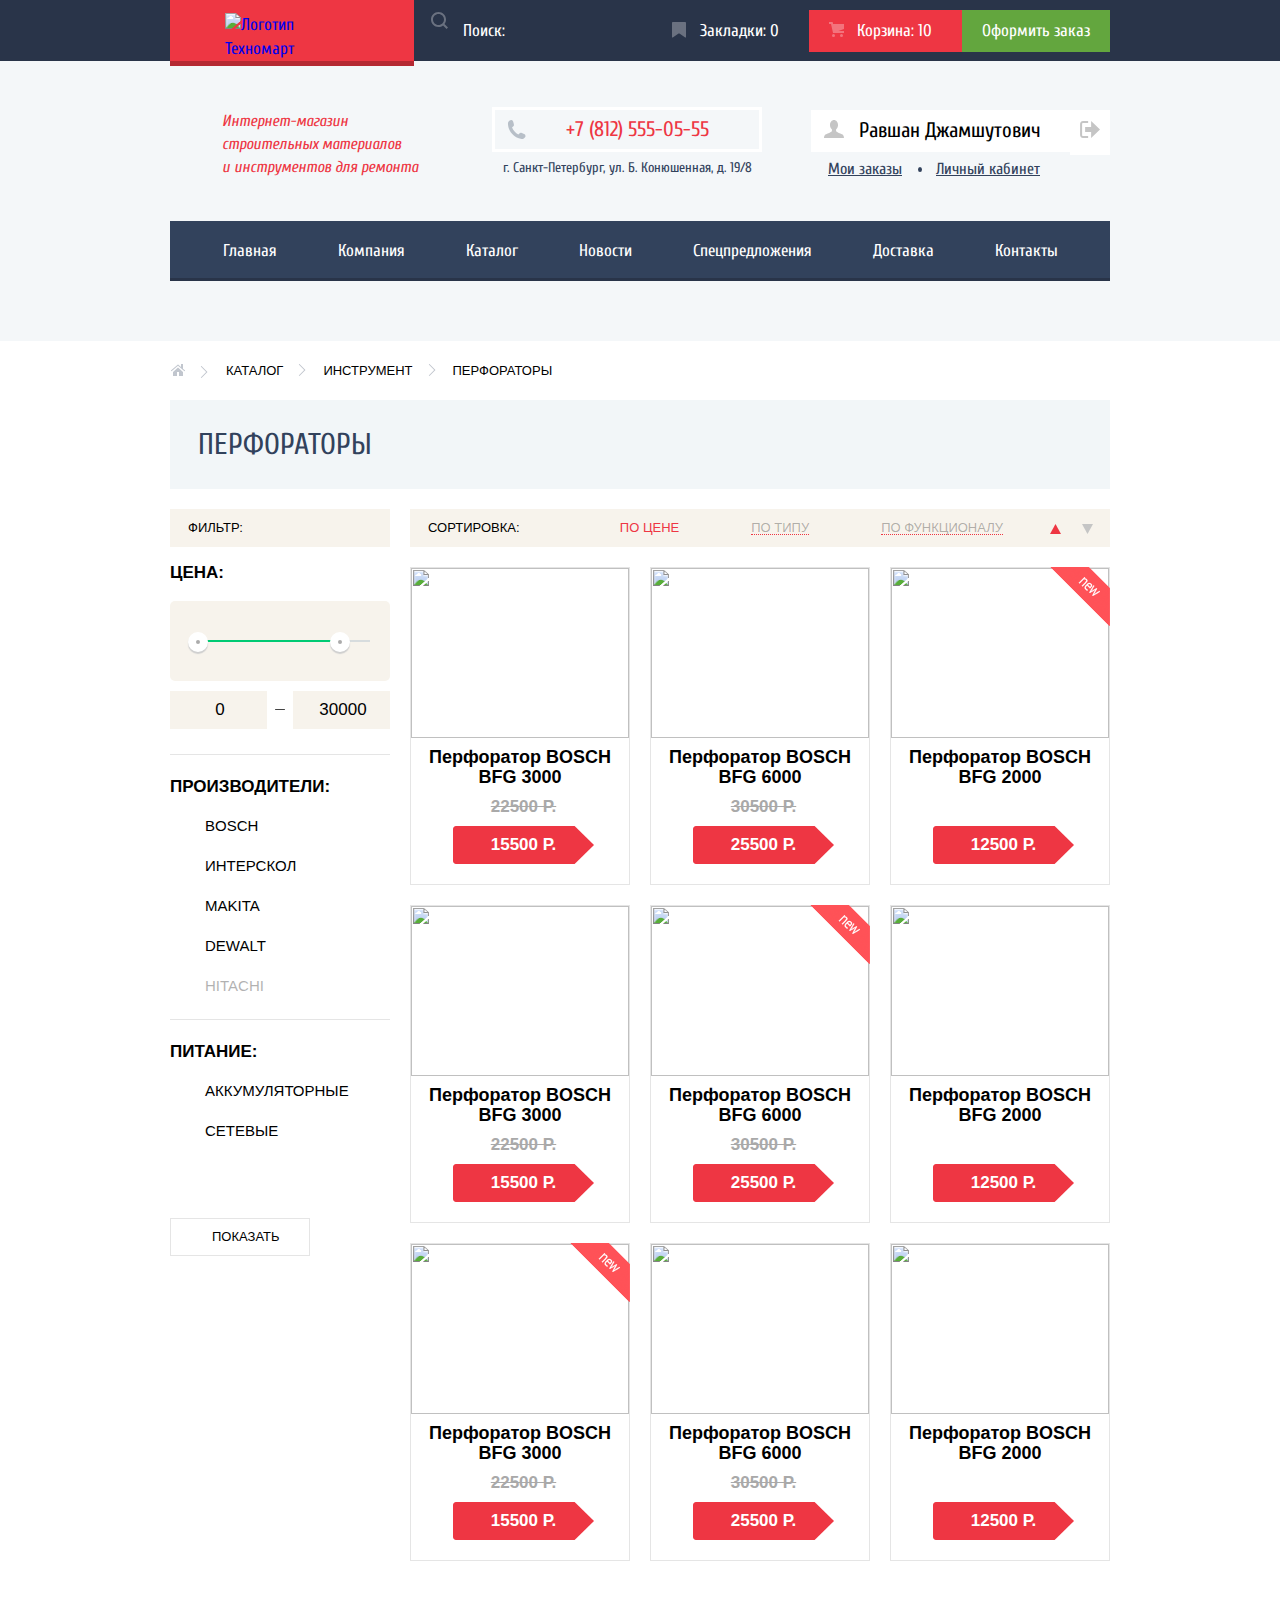
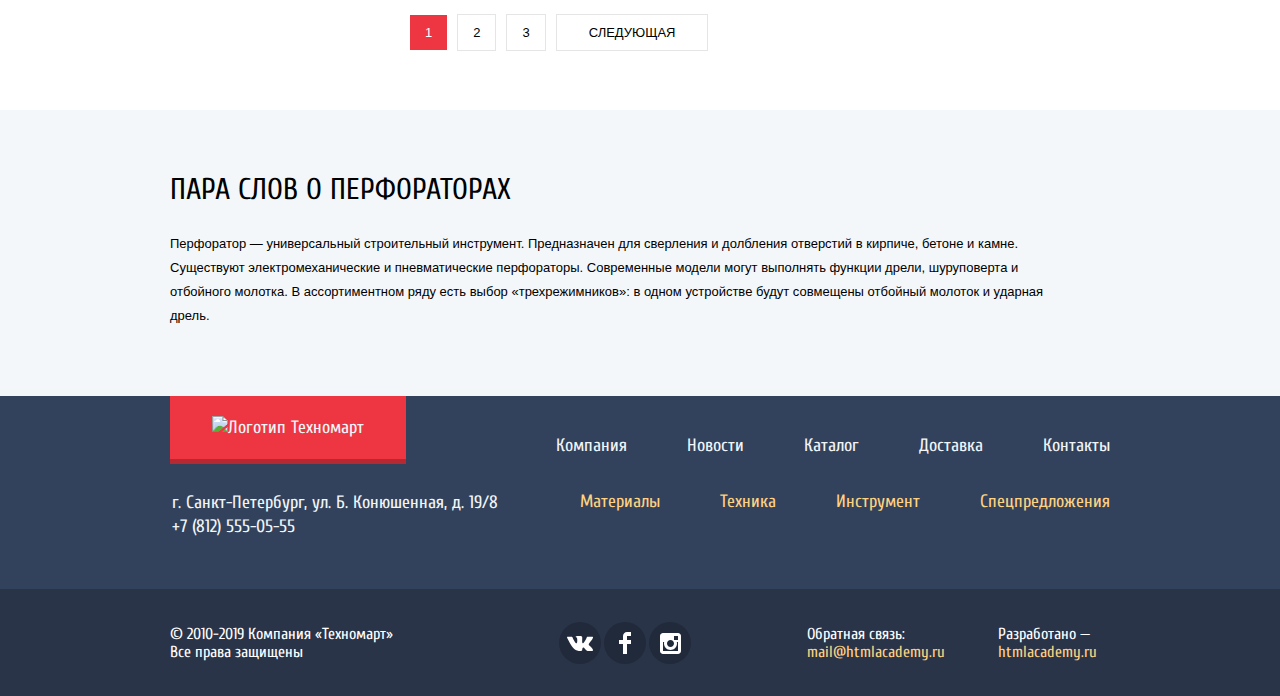
==== commit 1db8a5cc: "Merge branch 'master' of https://github.com/mayasyromyarnikova/1277857-technomart-27" ====
--- a/catalog.html
+++ b/catalog.html
@@ -3,10 +3,9 @@
   <head>
     <meta charset="utf-8">
     <title>HTML Academy: Техномарт. Каталог</title>
-    <link href="https://fonts.googleapis.com/css?family=Cuprum:400,400i,700&display=swap&subset=cyrillic-ext" rel="stylesheet">
-    <link href="https://fonts.googleapis.com/css?family=PT+Sans:400,700&display=swap&subset=cyrillic-ext" rel="stylesheet">
-    <link href="css/normalize.css" rel="stylesheet">
-    <link href="css/style.css" rel="stylesheet">
+    <link href="https://fonts.googleapis.com/css?family=Cuprum:400,400i,700&verbarPT+Sans:400,700&display=swap&subset=cyrillic" rel="stylesheet">
+    <link href="css/normalize-min.css" rel="stylesheet">
+    <link href="css/style-min.css" rel="stylesheet">
   </head>
 
   <body>
@@ -24,7 +23,7 @@
                   <svg class="input-icon" xmlns="http://www.w3.org/2000/svg" xmlns:xlink="http://www.w3.org/1999/xlink" version="1.1" x="0px" y="0px" width="17px" height="17px" viewBox="0 0 17 17" enable-background="new 0 0 17 17" xml:space="preserve">
                     <path fill="#ffffff" d="M17,15.586l-3.542-3.542C14.421,10.782,15,9.21,15,7.5C15,3.358,11.643,0,7.5,0C3.358,0,0,3.358,0,7.5   C0,11.643,3.358,15,7.5,15c1.71,0,3.282-0.579,4.544-1.542L15.586,17L17,15.586z M2,7.5C2,4.467,4.467,2,7.5,2   C10.532,2,13,4.467,13,7.5c0,3.032-2.468,5.5-5.5,5.5C4.467,13,2,10.532,2,7.5z"/>
                   </svg>
-                  </label>
+                </label>
               </form>
               <ul class="preferences">
                 <li class="bookmark"><a href="#">Закладки: 0</a></li>
@@ -38,10 +37,7 @@
 
 
         <div class="inform">
-          <p class="description">Интернет-магазин<br>
-            строительных материалов<br>
-            и инструментов для ремонта
-          </p>
+          <p class="description">Интернет-магазин строительных материалов<br> и инструментов для ремонта</p>
           <p class="address">
             <a class="telefon" href="tel:+78125550555">+7 (812) 555-05-55</a>
             <span>г. Санкт-Петербург, ул. Б. Конюшенная, д. 19/8</span>
@@ -49,17 +45,18 @@
           <div class="account-block">
             <ul class="user-navigation-authorized">
               <li>
-                <a class="user-pic" href="#">Равшан Джамшутович</a>
-                <svg class="user" version="1.1" id="Layer_2" xmlns="http://www.w3.org/2000/svg" xmlns:xlink="http://www.w3.org/1999/xlink" x="0px" y="0px"
-	                width="20px" height="18px" viewBox="0 0 20 18" enable-background="new 0 0 20 18" xml:space="preserve">
-                  <path fill="#c5c5c5" d="M17.881,14.166c-2.144-0.735-4.256-1.666-5.207-2.39c-0.657-0.501-0.77-1.618-0.517-2.415
+                <a class="user-pic" href="profile.html">Равшан Джамшутович
+                  <svg class="user" version="1.1" id="Layer_2" xmlns="http://www.w3.org/2000/svg" xmlns:xlink="http://www.w3.org/1999/xlink" x="0px" y="0px"
+	                 width="20px" height="18px" viewBox="0 0 20 18" enable-background="new 0 0 20 18" xml:space="preserve">
+                   <path fill="#c5c5c5" d="M17.881,14.166c-2.144-0.735-4.256-1.666-5.207-2.39c-0.657-0.501-0.77-1.618-0.517-2.415
 	                   c1.118-0.903,1.864-2.477,1.864-4.278C14.021,2.276,12.221,0,10,0S5.979,2.276,5.979,5.083c0,1.801,0.746,3.374,1.863,4.277
 	                   c0.253,0.798,0.141,1.915-0.517,2.416c-0.95,0.724-3.063,1.654-5.207,2.39S0,18,0,18h20C20,18,20.025,14.901,17.881,14.166z"/>
-                </svg>
+                   </svg>
+                </a>
               </li>
               <li>
-                <a class="out-button" href="#">Выход
-                  <svg class="logout" version="1.1" id="Layer_1" xmlns="http://www.w3.org/2000/svg" xmlns:xlink="http://www.w3.org/1999/xlink" x="0px" y="0px"
+                <a class="out-button" href="deauthorization.html">Выход
+                  <svg class="logout" version="1.1" xmlns="http://www.w3.org/2000/svg" xmlns:xlink="http://www.w3.org/1999/xlink" x="0px" y="0px"
 	                 width="21px" height="17px" viewBox="0 0 21 17" enable-background="new 0 0 21 17" xml:space="preserve">
                    <g>
 	                 <polygon fill="#c5c5c5" points="21,8.5 12.125,0 12.125,6 6.125,6 6.125,11 12.125,11 12.125,17 	"/>
@@ -160,6 +157,7 @@
                   </li>
                 </ul>
             </fieldset>
+            <div class="divider"></div>
             <fieldset>
               <legend class="filter-name">Питание:</legend>
                 <ul class="power">
@@ -173,9 +171,7 @@
                   </li>
                 </ul>
             </fieldset>
-            <div class="button-border">
-              <button class="filter-button" type="submit">Показать</button>
-            </div>
+            <button class="filter-button" type="submit">Показать</button>
           </form>
         </div>
 
@@ -200,29 +196,31 @@
                 </li>
               </ul>
             </form>
-            <form action="https://echo.htmlacademy.ru" method="post">
-              <ul class="sort4">
-                <li>
-                  <input class="visually-hidden" type="radio" name="sort-2" value="ascending" id="filter-ascending" checked>
-                  <label for="filter-ascending">
-                    <span class="visually-hidden">По возрастанию</span>
-                  </label>
-                  <svg class="ascending-icon" xmlns="http://www.w3.org/2000/svg" width="11" height="10" viewBox="0 0 11 10">
-                    <path fill="#c5c5c5" d="M5.5 0L0 10h11z"/>
-                  </svg>
-                </li>
-                <li>
-                  <input class="visually-hidden" type="radio" name="sort-2" value="descending" id="filter-descending" >
-                  <label  for="filter-descending">
-                    <span class="visually-hidden">По убыванию</span>
-                  </label>
-                  <svg class="descending-icon" version="1.1" xmlns="http://www.w3.org/2000/svg" xmlns:xlink="http://www.w3.org/1999/xlink" x="0px" y="0px"
-                   width="11px" height="10px" viewBox="0 0 11 10" enable-background="new 0 0 11 10" xml:space="preserve">
-                   <polyline fill="#c5c5c5" points="5.5,10 0,0 11,0 "/>
-                  </svg>
-                </li>
-              </ul>
-            </form>
+            <div class="sort3">
+              <form action="https://echo.htmlacademy.ru" method="post">
+                <ul class="sort4">
+                  <li>
+                    <label for="filter-ascending">
+                      <input class="visually-hidden" type="radio" name="sort-2" value="ascending" id="filter-ascending" checked>
+                      <span class="visually-hidden">По возрастанию</span>
+                      <svg class="ascending-icon" xmlns="http://www.w3.org/2000/svg" width="11" height="10" viewBox="0 0 11 10">
+                        <path fill="#c5c5c5" d="M5.5 0L0 10h11z"/>
+                      </svg>
+                    </label>
+                  </li>
+                  <li>
+                    <label  for="filter-descending">
+                      <input class="visually-hidden" type="radio" name="sort-2" value="descending" id="filter-descending">
+                      <span class="visually-hidden">По убыванию</span>
+                      <svg class="descending-icon" version="1.1" xmlns="http://www.w3.org/2000/svg" xmlns:xlink="http://www.w3.org/1999/xlink" x="0px" y="0px"
+                      width="11px" height="10px" viewBox="0 0 11 10" enable-background="new 0 0 11 10" xml:space="preserve">
+                      <polyline fill="#c5c5c5" points="5.5,10 0,0 11,0 "/>
+                    </svg>
+                    </label>
+                  </li>
+                </ul>
+              </form>
+            </div>
           </div>
 
           <ul class="catalog-item">
@@ -234,10 +232,10 @@
               <p class="product-item-image">
                 <img src="img/products/perforator_3000.jpg" width="218" height="170">
               </p>
-              <b>Перфоратор BOSCH<br>
-                BFG 3000</b>
-              <div class="price">
-                <b class="line-through">22500 р.</b>
+              <p class="product-title">Перфоратор BOSCH
+                BFG 3000</p>
+              <div class="price">
+                <p class="line-through">22500 р.</p>
                 <a class="button-product" href="#">15500 р.</a>
               </div>
             </li>
@@ -249,10 +247,10 @@
               <p class="product-item-image">
                 <img src="img/products/perforator_6000.jpg" width="218" height="170">
               </p>
-              <b>Перфоратор BOSCH<br>
-                BFG 6000</b>
-              <div class="price">
-                <b class="line-through">30500 р.</b>
+              <p class="product-title">Перфоратор BOSCH
+                BFG 6000</p>
+              <div class="price">
+                <p class="line-through">30500 р.</p>
                 <a class="button-product" href="#">25500 р.</a>
               </div>
             </li>
@@ -265,8 +263,8 @@
               <p class="product-item-image">
                 <img src="img/products/perforator_2000.jpg" width="218" height="170">
               </p>
-              <b>Перфоратор BOSCH<br>
-                BFG 2000</b>
+              <p class="product-title">Перфоратор BOSCH
+                BFG 2000</p>
               <div class="price">
                 <a class="button-product" href="#">12500 р.</a>
               </div>
@@ -279,10 +277,10 @@
               <p class="product-item-image">
                 <img src="img/products/perforator_3000.jpg" width="218" height="170">
               </p>
-              <b>Перфоратор BOSCH<br>
-                BFG 3000</b>
-              <div class="price">
-                <b class="line-through">22500 р.</b>
+              <p class="product-title">Перфоратор BOSCH
+                BFG 3000</p>
+              <div class="price">
+                <p class="line-through">22500 р.</p>
                 <a class="button-product" href="#">15500 р.</a>
               </div>
             </li>
@@ -291,13 +289,14 @@
                 <a href="#" class="buy">Купить</a>
                 <a href="#" class="bookmark">В закладки</a>
               </div>
+              <div class="img-new"></div>
               <p class="product-item-image">
                 <img src="img/products/perforator_6000.jpg" width="218" height="170">
               </p>
-              <b>Перфоратор BOSCH<br>
-                BFG 6000</b>
-              <div class="price">
-                <b class="line-through">30500 р.</b>
+              <p class="product-title">Перфоратор BOSCH
+                BFG 6000</p>
+              <div class="price">
+                <p class="line-through">30500 р.</p>
                 <a class="button-product" href="#">25500 р.</a>
               </div>
             </li>
@@ -306,57 +305,56 @@
                 <a href="#" class="buy">Купить</a>
                 <a href="#" class="bookmark">В закладки</a>
               </div>
+              <p class="product-item-image">
+                <img src="img/products/perforator_2000.jpg" width="218" height="170">
+              </p>
+              <p class="product-title">Перфоратор BOSCH
+                BFG 2000</p>
+              <div class="price">
+                <a class="button-product" href="#">12500 р.</a>
+              </div>
+            </li>
+            <li class="product-item">
+              <div class="action">
+                <a href="#" class="buy">Купить</a>
+                <a href="#" class="bookmark">В закладки</a>
+              </div>
               <div class="img-new"></div>
               <p class="product-item-image">
+                <img src="img/products/perforator_3000.jpg" width="218" height="170">
+              </p>
+              <p class="product-title">Перфоратор BOSCH
+                BFG 3000</p>
+              <div class="price">
+                <p class="line-through">22500 р.</p>
+                <a class="button-product" href="#">15500 р.</a>
+              </div>
+            </li>
+            <li class="product-item">
+              <div class="action">
+                <a href="#" class="buy">Купить</a>
+                <a href="#" class="bookmark">В закладки</a>
+              </div>
+              <p class="product-item-image">
+                <img src="img/products/perforator_6000.jpg" width="218" height="170">
+              </p>
+              <p class="product-title">Перфоратор BOSCH
+                BFG 6000</p>
+              <div class="price">
+                <p class="line-through">30500 р.</p>
+                <a class="button-product" href="#">25500 р.</a>
+              </div>
+            </li>
+            <li class="product-item">
+              <div class="action">
+                <a href="#" class="buy">Купить</a>
+                <a href="#" class="bookmark">В закладки</a>
+              </div>
+              <p class="product-item-image">
                 <img src="img/products/perforator_2000.jpg" width="218" height="170">
               </p>
-              <b>Перфоратор BOSCH<br>
-                BFG 2000</b>
-              <div class="price">
-                <a class="button-product" href="#">12500 р.</a>
-              </div>
-            </li>
-            <li class="product-item">
-              <div class="action">
-                <a href="#" class="buy">Купить</a>
-                <a href="#" class="bookmark">В закладки</a>
-              </div>
-              <p class="product-item-image">
-                <img src="img/products/perforator_3000.jpg" width="218" height="170">
-              </p>
-              <b>Перфоратор BOSCH<br>
-                BFG 3000</b>
-              <div class="price">
-                <b class="line-through">22500 р.</b>
-                <a class="button-product" href="#">15500 р.</a>
-              </div>
-            </li>
-            <li class="product-item">
-              <div class="action">
-                <a href="#" class="buy">Купить</a>
-                <a href="#" class="bookmark">В закладки</a>
-              </div>
-              <p class="product-item-image">
-                <img src="img/products/perforator_6000.jpg" width="218" height="170">
-              </p>
-              <b>Перфоратор BOSCH<br>
-                BFG 6000</b>
-              <div class="price">
-                <b class="line-through">30500 р.</b>
-                <a class="button-product" href="#">25500 р.</a>
-              </div>
-            </li>
-            <li class="product-item">
-              <div class="action">
-                <a href="#" class="buy">Купить</a>
-                <a href="#" class="bookmark">В закладки</a>
-              </div>
-              <div class="img-new"></div>
-              <p class="product-item-image">
-                <img src="img/products/perforator_2000.jpg" width="218" height="170">
-              </p>
-              <b>Перфоратор BOSCH<br>
-                BFG 2000</b>
+              <p class="product-title">Перфоратор BOSCH
+                BFG 2000</p>
               <div class="price">
                 <a class="button-product" href="#">12500 р.</a>
               </div>
@@ -447,7 +445,7 @@
       </div>
     </footer>
 
-    <section class="modal modal-login">
+    <section class="modal modal-login modal-basket">
       <h3>Товар добавлен в корзину!</h3>
       <div class="order-buttons">
         <a class="button" href="#">Оформить заказ</a>
@@ -458,5 +456,6 @@
       </button>
     </section>
 
+    <script src="js/buy-min.js"></script>
   </body>
 </html>
--- a/css/style-min.css
+++ b/css/style-min.css
@@ -0,0 +1 @@
+@keyframes appearence{0%{transform:translatey(100px)}to{transform:translateY(0)}}body{margin:0;padding:0;font-family:"Cuprum",Arial,sans-serif;font-size:13px;line-height:24px;color:#000}a{text-decoration:none}.visually-hidden:not(:focus):not(:active),input[type=checkbox].visually-hidden,input[type=radio].visually-hidden{position:absolute;width:1px;height:1px;margin:-1px;border:0;padding:0;white-space:nowrap;clip-path:inset(100%);clip:rect(0 0 0 0);overflow:hidden}.button{background-color:#ee3643;color:#fff;font-family:"Cuprum",Arial,sans-serif;font-size:14px;line-height:18px;text-transform:uppercase;text-align:center;border-radius:3px;height:38px;display:block;box-sizing:border-box;padding:11px 0 0}.button:hover{background-color:#ca2c37}.button:active{background-color:#ba2732}.main-header{background-color:#f4f7f9;font-size:17px}.header-up{background-color:#293449;color:#fff;min-height:42px;margin:0;padding:0}.container{width:940px;margin:0 auto;padding:0;display:flex;flex-direction:column}.header-logo,.user-action{display:flex;padding:0;margin:0}.header-logo{min-height:42px}.user-action{justify-content:space-between;width:720px;flex-grow:1}.logo{background-color:#ee3643;box-shadow:0 5px 0 0 #b52933;padding:0;margin:0}.logo img{margin-top:13px;margin-left:55px;margin-right:56px}.footer-logo:hover,.logo:hover{background-color:#ca2c37;box-shadow:0 5px 0 0 #9a212a}.logo:active{background-color:#ba2732;box-shadow:0 5px 0 0 #8e1e26}.search-input{flex-grow:1;position:relative;margin:0;padding:0}.input-icon{width:17px;height:17px;position:absolute;z-index:2;top:12px;left:17px;opacity:.3}.search:hover+.input-icon{opacity:1}.search:focus+.input-icon path{background-color:#fff;fill:#ee3643}.search:focus+.input-icon{opacity:1}.search{width:100%;height:100%;padding:0 0 0 49px;background-color:#293449;border-width:0;margin:0;position:relative}.preferences a:hover,.search:hover{background-color:#212a3a}.search:focus{background-color:#fff;color:#000}.preferences{display:flex;flex-wrap:wrap;justify-content:flex-end;align-items:center;margin:0;padding:0}.preferences a{color:#fff;display:block;padding:9px 30px 9px 48px}.preferences li{list-style:none;margin:0;position:relative;padding:0}.preferences .basket::before,.preferences .bookmark::before{content:"";position:absolute;width:14px;height:16px;background-image:url(../img/icon/icon-bookmark.svg);opacity:.3;top:12px;left:20px}.preferences .basket::before{width:15px;height:15px;background-image:url(../img/icon/icon-cart.svg)}.preferences .arrange-order{background-color:#63a63e;padding:9px 20px;margin:0}.preferences a:active{background-color:#161d29;color:rgba(255,255,255,.6)}.preferences .arrange-order:hover{background-color:#5fbb2d}.preferences .arrange-order:active{background-color:#518534}.full{background-color:#ee3643}input[type=search]::-webkit-input-placeholder{color:#fff}input[type=search]::-ms-input-placeholder{color:#fff}input[type=search]::placeholder{color:#fff}.inform{display:flex;align-items:flex-start;align-content:flex-start;padding:0;width:940px;margin:49px auto 40px}.description{width:197px;color:#ee3643;font-size:16px;line-height:23px;font-style:italic;padding-left:52px;padding-right:73px;margin:0}.address{color:#32425c;font-size:14px;line-height:24px;text-align:center;margin:-3px 0 0;padding:0;position:relative}.telefon,.user-navigation{font-size:21px;line-height:21px}.telefon{color:#ee3643;border:3px solid #fff;display:block;padding:9px 50px 9px 71px;margin:0}.address::before{content:"";width:19px;height:19px;background-image:url(../img/icon/icon-phone.svg);position:absolute;top:13px;left:15px}.address span{display:block;margin-top:4px;padding:0}.user-navigation{display:flex;justify-content:space-between;align-content:center;align-items:flex-start;padding:0;margin:-3px 0 0 auto;position:relative}.user-navigation a{background-color:#fff;color:#000;margin-left:10px;padding:12px 25px;display:block}.user-navigation>li:first-child>a{padding-left:48px}.account::after,.login{width:20px;height:17px;position:absolute;top:12px;left:25px}.login-button:hover+.login path,.login-button:hover+.login polygon{fill:#293449}.user-navigation li,.user-navigation-authorized li{list-style:none;margin:0}.user-navigation a:hover{color:#ee3643}.user-navigation a:active,.user-pic:active{color:rgba(0,0,0,.3)}.account-block{display:flex;flex-direction:column;justify-content:space-between;align-items:flex-end;margin:0 0 0 auto}.user-navigation-authorized{font-size:21px;line-height:21px;display:flex;justify-content:space-between;align-content:center;align-items:flex-start;padding:0;margin:0;position:relative}.out-button,.user-pic{background-color:#fff;display:block}.user-pic{color:#000;padding:10px 29px 11px 48px}.out-button{width:40px;height:45px;font-size:0;padding:0;margin:0}.logout,.user{position:absolute;margin:0;padding:0}.user{width:20px;height:18px;top:10px;left:13px}.user-pic:hover>.user path{fill:#32425c}.user-pic:active>.user path{fill:#c5c5c5}.logout{width:21px;height:17px;top:11px;right:10px}.out-button:hover .logout path,.out-button:hover .logout polygon{fill:#32425c}.out-button:active .logout path,.out-button:active .logout polygon{fill:#c5c5c5}.account{display:flex;justify-content:flex-start;width:299px;margin:2px 0 0;padding-left:17px;position:relative}.account a{text-decoration:underline;font-size:16px;color:#32425c;padding:17px}.account a:hover{color:#ee3643}.account a:active{color:rgba(50,66,92,.3)}.account li{list-style:none}.account::after{content:"";width:4px;height:5px;border-radius:50%;background-color:#32425c;top:10px;left:124px}.site-navigation a{color:#fff;display:block;padding:18px 25px}.site-navigation{background-color:#32425c;box-shadow:0 -3px 0 0 #293449 inset;display:flex;flex-wrap:wrap;width:940px;margin:0 auto 60px;padding:0 22px;box-sizing:border-box}.site-navigation li{display:flex;justify-content:center;align-items:center;flex-grow:1;margin:0;padding:0}.site-navigation li:hover{background-color:#1d2739;box-shadow:0 -3px 0 0 #293449 inset}.site-navigation a:active{color:rgba(255,255,255,.5)}.promo{margin-top:59px;position:relative;margin-bottom:319px}.promo-offers{display:flex;flex-direction:row;flex-wrap:wrap;margin:0;padding:0}.promo-item{list-style:none;color:#fff;font-size:24px;width:300px;height:123px;box-sizing:border-box;padding-top:24px;padding-left:23px;padding-bottom:22px;margin-right:20px;display:flex;flex-direction:column;justify-content:space-between;margin-bottom:20px;position:relative}.promo-item:nth-child(3n){margin:0}.img-new{position:absolute;top:-1px;right:-1px;background-image:url(../img/new_flag.png);background-repeat:no-repeat;width:60px;height:59px}.promo-item .img-new{top:0;right:0}.promo-offers li:first-child{background-color:#ffbf47;background-image:url(../img/icon/icon-bucket.svg);background-repeat:no-repeat;background-position:213px 31px}.promo-offers li:nth-child(2){background-color:#3bbce3;background-image:url(../img/icon/icon-dril.svg);background-repeat:no-repeat;background-position:197px 33px}.promo-offers li:nth-child(3){background-color:#dc91d8;background-image:url(../img/icon/icon-tractor.svg);background-repeat:no-repeat;background-position:191px 31px}.promo-offers li:nth-child(4){background-color:#8ed78f;background-image:url(../img/icon/icon-basket.svg);background-repeat:no-repeat;background-position:196px 26px;position:absolute;top:143px;left:640px}.promo-offers li:last-child{background-color:#ffc047;background-image:url(../img/icon/icon-auto.svg);background-repeat:no-repeat;background-position:191px 32px;position:absolute;top:286px;left:640px}.button-promo{color:#fff;font-size:14px;text-transform:uppercase;text-align:center;background-color:rgba(0,0,0,.1);border-radius:3px;display:flex;justify-content:center;align-items:center}.button-promo:hover{background-color:rgba(0,0,0,.2)}.button-promo:active{background-color:rgba(0,0,0,.3)}.promo-item a{width:138px;height:38px}.slider{background-color:#ccc;font-size:18px;line-height:24px;color:#fff;width:620px;height:266px;position:absolute}.slider-list{list-style:none;margin:0;padding:0}.slider-content .button{margin-top:122px;margin-bottom:22px;left:26px;width:195px;height:38px}.slider b{font-size:36px;line-height:36px;text-transform:uppercase;color:#fff;margin:0;padding:0}.slider p{margin:2px 0 0;padding:0}.slider-content{width:620px;height:266px;padding-top:23px;padding-left:24px;display:none}#product1:checked~.slider-list #slide1,#product2:checked~.slider-list #slide2,#service-1:checked~.service-list #service-slide-1,#service-2:checked~.service-list #service-slide-2,#service-3:checked~.service-list #service-slide-3{display:block}#product1:checked~.slider-controls label[for=product1],#product2:checked~.slider-controls label[for=product2]{background-color:#ee3643}.slider-controls label{display:inline-block;vertical-align:top;width:6px;height:6px;margin-right:10px;background-color:#fff;border:2px solid #fff;border-radius:50%;cursor:pointer}.slider-controls{position:absolute;top:220px;left:295px;font-size:0;margin:0}.slider-content:first-child{background-image:url(../img/perforators.jpg);background-repeat:no-repeat}.slider-content:last-child{background-image:url(../img/drills.jpg);background-repeat:no-repeat}.back,.next{position:absolute;z-index:2;background-color:transparent;border:0;width:42px;height:200px;cursor:pointer}.back:disabled,.next:disabled{opacity:.3}.back,.next{top:0;background-repeat:no-repeat}.back{left:5px;background-image:url(../img/icon/icon-left.svg);background-position:100% 114px}.next{right:0;background-image:url(../img/icon/icon-right.svg);background-position:0 114px}.section-head{margin:0;align-items:center;justify-content:flex-start;background-color:#f9f5f0}.section-head h2,.service h2,.service-item h3{font-size:30px;line-height:30px;font-weight:400;text-transform:uppercase}.section-head h2{color:#32425c;margin-left:28px}.section-head .button{width:253px;margin:25px 24px 26px auto;flex-shrink:0}.main-section li{list-style:none}.popular,.product-item,.section-head{display:flex;flex-wrap:wrap;padding:0}.popular{justify-content:space-between;margin:20px 0 0}.product-item{font-family:"PT Sans",Arial,sans-serif;font-size:18px;font-weight:700;line-height:20px;text-align:center;border:1px solid #e5e5e5;box-sizing:border-box;position:relative;flex-direction:column;align-items:center;align-content:center;width:220px;min-height:318px}.product-item-image{margin:0;padding:0;height:170px}.product-title{display:block;width:220px;margin:0;padding:9px 30px 0}.line-through{font-size:17px;line-height:18px;text-transform:uppercase;color:#a9a9a9;text-decoration:line-through;margin:0;padding:0}.product-item:hover{box-shadow:0 10px 25px 0 rgba(41,52,73,.5)}.price{margin:auto 36px 20px 43px;padding:0}.action,.button-product{box-sizing:border-box;text-transform:uppercase}.button-product{font-size:17px;font-weight:700;color:#fff;background-image:url(../img/product_btn.svg);background-repeat:no-repeat;text-align:center;width:141px;height:38px;margin:10px 0 0;display:block;padding:9px 0 0}.action{width:218px;height:164px;padding-top:44px;padding-left:42px;padding-right:42px;margin:0;position:absolute;top:0;left:0;background-color:#fff;font-family:"Cuprum",Arial,sans-serif;font-size:14px;line-height:18px;font-weight:400;display:none}.development span,.product-item:hover .action{display:block}.action .bookmark,.action .buy{display:block;box-sizing:border-box;width:135px;height:38px;margin-bottom:7px}.action .buy,.buy:hover{box-shadow:0 -3px #367315 inset}.action .buy{background-color:#63a63e;color:#fff;padding-top:10px;position:relative}.buy:hover{background-color:#5fbb2d}.buy:active{background-color:#518534}.action .bookmark:hover{border:3px solid #32425c}.action .bookmark:active{border:3px solid #32425c;opacity:.3}.action .buy::before{content:"";width:15px;height:15px;position:absolute;left:12px;top:11px;background-image:url(../img/icon/icon-cart.svg);opacity:.3;margin-right:22px}.action .bookmark{color:#32425c;border:3px solid #63a63e;border-radius:3px;padding-top:8px}.popular-brands{display:flex;flex-wrap:wrap;justify-content:space-between;padding:0;margin:20px 0 65px}.brands-item{border:1px solid #eaeaea;width:220px;height:145px;margin-bottom:20px;display:flex;box-sizing:border-box}.bosch{margin:53px auto 55px}.makita{margin:50px auto 55px}.dewalt{margin:48px auto 53px}.interskol{margin:21px 11px 36px 9px}.hitachi{margin:58px 23px 56px 28px}.lg{margin:35px 51px 37px 48px}.aeg{margin:23px 34px 26px 35px}.metabo{margin:34px 6px 42px 10px}.brands-item:hover{box-shadow:0 10px 25px 0 rgba(41,52,73,.5)}.brands-item:active{box-shadow:0 4px 10px 0 rgba(41,52,73,.5)}.brands-item:active img{opacity:30%}.service{background-color:#f4f8fa;margin:0;position:relative}.service h2,.service-item h3{color:#000;margin:65px 0 0}.service-item h3{font-size:36px;line-height:36px;color:#32425c;margin:-2px 0 0}.service p{font-family:"PT Sans",Arial,sans-serif;font-size:13px;line-height:24px;margin:26px 0 0}.service-list p{margin-top:25px}.service-row{display:flex;align-items:flex-start;padding:0;margin:70px 0 99px}.service-option{margin:0 80px 0 0;padding:0;position:relative}.service-option::after{content:"";width:10px;height:279px;position:absolute;background-image:url(../img/shadow.png);top:-47px;right:0}.service-button{display:block;font-size:21px;line-height:30px;font-weight:700;background-color:#32425c;color:#fff;box-shadow:0 1px 0 0 #293449,0 1px 0 0 #405069 inset;border-width:0;width:240px;height:62px;text-align:left;margin:0;padding-top:14px;padding-left:22px;box-sizing:border-box;cursor:pointer}.service-option label{cursor:pointer}.service-button:hover{background-color:#293449}.service-list{list-style:none;margin:0;padding:0}.service-item .button{width:195px;margin-top:31px}.service-item{position:relative;display:none}#service-1:checked~.service-option label[for=service-1],#service-2:checked~.service-option label[for=service-2],#service-3:checked~.service-option label[for=service-3]{background-color:#fff;color:#32425c;box-shadow:0 1px 0 0 #fff inset}.service-delivery::after{content:"";width:468px;height:261px;position:absolute;background-image:url(../img/delivery.png);left:151px;top:25px}.service-credit::after,.service-guarantee::after{content:"";width:389px;height:283px;position:absolute;background-image:url(../img/guarantee.png);top:0;left:237px}.service-credit::after{width:465px;height:285px;background-image:url(../img/credit.png);left:163px}.about-company,.company{display:flex;justify-content:space-between;align-items:flex-start}.company{padding-top:78px;padding-bottom:55px}.about-company{flex-direction:column}.about-company h2,.contacts h2{font-size:30px;line-height:30px;font-weight:400;color:#000;text-transform:uppercase;padding:0;margin:0}.about-company p,.contacts p{font-family:"PT Sans",Arial,sans-serif;font-size:13px;line-height:24px;margin:25px 0 0}.delivery-company{margin:0 0 34px;padding:3px 0 0}.delivery-company li{list-style:none;font-size:18px;line-height:24px;margin:16px 0 0 36px;position:relative}.delivery-company span::before{content:"";position:absolute;width:25px;height:2px;background-color:#ee3643;left:-36px;top:10px}.about-company a{width:220px}.contacts{display:flex;flex-direction:column;justify-content:space-between;margin:0}.contacts p{margin-bottom:31px}.contacts a{margin-bottom:32px}.main-footer{background-color:#32425c;margin:0}.footer-up{height:193px}.container-row{display:flex;width:940px;margin:0 auto;padding:0}.footer-up .container-row{margin-bottom:14px}.footer-logo{background-color:#ee3643;box-shadow:0 5px 0 0 #b52933;min-height:63px;padding:0}.footer-logo img{margin-top:20px;margin-left:42px;margin-right:42px}.company-navigation{display:flex;flex-wrap:wrap;align-items:flex-end;justify-content:flex-end;margin:0;padding:36px 0 0;flex-grow:1}.catalog-navigation li,.company-navigation li{padding-left:60px}.catalog-navigation li:last-child,.company-navigation li:last-child{padding-right:0}.catalog-navigation{display:flex;flex-wrap:wrap;align-items:flex-start;justify-content:flex-end;flex-grow:1;padding:4px 0 0}.footer-up p{flex-shrink:0;margin-left:2px}.footer-down{background-color:#293449;min-height:107px;margin:0;padding-top:0}.footer-down .container-row{padding-top:20px}.footer-up a,.footer-up p{color:#f1f5f7;font-size:18px;line-height:24px}.catalog-navigation a:active,.company-navigation a:active{opacity:.5}.main-footer li{list-style:none}.catalog-navigation a{color:#ffd180}.footer-down a,.footer-down p{color:#fff;font-size:16px;line-height:18px;flex-shrink:0}.social{display:flex;flex-wrap:wrap;justify-content:center;margin-left:auto;padding:0}.social-icon{width:42px;height:42px;background-color:#212a3a;border-radius:50%;margin-right:3px;cursor:pointer}.social-fb,.social-inst,.social-vk{background-image:url(../img/icon/icon-vk.svg);background-repeat:no-repeat;background-position:50% 50%}.social-fb,.social-inst{background-image:url(../img/icon/icon-fb.svg)}.social-inst{background-image:url(../img/icon/icon-insta.svg)}.social-icon:active,.social-icon:hover{background-color:#ee3643}.development{display:flex;flex-shrink:0;margin-left:60px}.development p{padding-left:53px}.development:last-child{padding-right:13px}.development a{color:#ffd180}.development a:active{color:#ee3643;border-width:0}.modal,.modal-login{box-sizing:border-box;width:620px;top:120px;left:50%;z-index:9}.modal{position:fixed;background-color:#fff;margin:0;display:none}.modal-login{margin:0 0 0 -310px;box-shadow:0 20px 40px 0 rgba(0,0,0,.75),0 -7px 0 0 #ee3643,0 -112px 0 0 #f4f4f4 inset;padding-top:46px;padding-left:80px;padding-right:80px;font-size:18px;line-height:18px}.modal-login input,.modal-login textarea{font-family:"PT Sans",Arial,sans-serif;font-size:13px;line-height:18px;padding-left:16px;padding-top:8px;padding-bottom:8px;color:#a9a9a9;margin:10px 0 0;box-sizing:border-box;border:2px solid #dee3e4;width:220px}.modal-login textarea{width:100%;margin:10px 0 37px}.order-buttons a{width:220px}.modal-login input:hover,.modal-login textarea:hover{border:2px solid #b5b5b5}.modal-login input:focus,.modal-login textarea:focus{border:2px solid #ee3643}.modal-login h3{font-size:30px;line-height:30px;display:block;box-sizing:border-box;padding-top:18px;padding-bottom:105px;padding-left:99px;margin:0;position:relative}.modal-login h3::before{content:"";width:66px;height:66px;background-image:url(../img/icon/modal-check.svg);position:absolute;left:0;top:0}.order-buttons{display:flex;justify-content:space-between;margin-bottom:37px}.order-buttons button{border:0;background-color:#fff;width:220px}.login-form{display:flex;flex-direction:column}.login-form,.login-form p{padding:0;margin:0}.user-data{display:flex;justify-content:space-between;margin:0 0 21px}.user-data input{flex-grow:1;flex-shrink:0}.login-form .button{width:100%;border:0;margin:37px 0}.modal-map{width:940px;height:446px;left:50%;margin-left:-470px;box-shadow:0 0 16px 8px rgba(0,0,0,.5);box-sizing:border-box;z-index:9}.modal-map iframe{position:relative;z-index:2}.modal-map img{position:absolute;top:0;left:0;z-index:1}.modal-close,.modal-close::after{position:absolute;width:21px;height:21px}.modal-close{background-color:transparent;border:0;cursor:pointer;right:6px;top:9px;z-index:9}.modal-close::after{content:"";background-image:url(../img/icon/icon-close.svg);top:0;left:0}.modal-show{display:block}.modal-show-form{display:block;animation-name:appearence;animation-duration:.6s;animation-fill-mode:backwards}.breadcrumbs{display:flex;justify-content:flex-start;align-items:center;margin:0;padding:0;height:59px}.breadcrumbs li{list-style:none;position:relative}.breadcrumbs li:not(:last-child):not(:first-child)::after{content:"";width:8px;height:12px;background-image:url(../img/icon/icon-right-small.svg);position:absolute;margin-left:-25px;margin-top:5px}.breadcrumbs li:first-child::after{content:"";width:8px;height:12px;background-image:url(../img/icon/icon-right-small.svg);position:absolute;left:30px;top:20px}.breadcrumbs a{color:#000;font-family:"PT Sans",Arial,sans-serif;font-size:13px;text-transform:uppercase;padding-right:40px}.breadcrumbs>li:first-child>a{display:block;width:34px;height:32px;background-image:url(../img/icon/icon-home.svg);background-repeat:no-repeat;background-position:0 0;padding:0;margin-top:18px;margin-right:22px}.catalog-container{display:flex;justify-content:space-between;width:940px;margin:0 auto}.filter-list{display:flex;flex-direction:column;width:220px;margin:0;padding:0}.filter-head{display:block;width:220px;height:38px;background-color:#f7f3ec;padding:0;margin:0 0 11px}.filter-sort,.product-item{margin-bottom:20px}.filter-head h3,.sort h3{font-family:"PT Sans",Arial,sans-serif;font-size:13px;font-weight:400;text-transform:uppercase;padding:7px 0 0 18px;margin:0}.filter-sort{display:flex;justify-content:space-between;align-items:center;align-content:flex-start;width:700px;min-height:38px;background-color:#f7f3ec}.sort{padding:0;height:38px;flex-shrink:0}.sort,.sort2{margin:0}.sort2,.sort4{display:flex;flex-wrap:wrap;padding:0}.sort2{justify-content:flex-end}.filter-sort form{margin-left:auto}.sort4{margin:0 7px 0 40px;position:relative}.sort2 li,.sort4 li{list-style:none;margin:0;padding:0;display:flex}.sort2 li:not(:first-child){margin-left:72px}.sort2-item{flex-shrink:0}.sort2-item label{font-family:"PT Sans",Arial,sans-serif;font-size:13px;line-height:18px;color:rgba(0,0,0,.3);text-transform:uppercase;position:relative;cursor:pointer}.sort2-item label::after,.sort2-item label:hover::after{content:"";width:100%;height:1px;border-bottom:1px dotted #ee3643;position:absolute;left:0;top:14px}.sort2-item label:hover::after{border-bottom:1px solid #ee3643}.sort2-item input:focus+label,.sort4 input:focus~svg{outline:#3b99fc auto 5px}#filter-functional:checked~label[for=filter-functional],#filter-price:checked~label[for=filter-price],#filter-type:checked~label[for=filter-type]{color:#ee3643}#filter-functional:checked~label::after,#filter-price:checked~label::after,#filter-type:checked~label::after{display:none}.sort4 label{width:30px;height:30px;margin:0;padding:0;display:inline-block;vertical-align:top;cursor:pointer}.ascending-icon,.descending-icon{position:absolute;top:11px;cursor:pointer}.ascending-icon{right:42px}.descending-icon{right:10px}.ascending-icon:hover path,.descending-icon:hover polyline{fill:#000}#filter-ascending:checked~.ascending-icon path,#filter-descending:checked~.descending-icon polyline,.ascending-icon:active path,.descending-icon:active polyline{fill:#ee3643}.catalog{display:flex;flex-direction:column;justify-content:space-between;width:700px;margin:0;padding:0}.catalog-header{display:flex;align-items:center;height:89px;background-color:#f2f6f8;order:2;padding-left:28px;margin-bottom:20px}.catalog-header h1{font-size:30px;line-height:30px;font-weight:400;text-transform:uppercase;color:#32425c}.filter-button,.filter-name{font-family:"PT Sans",Arial,sans-serif;text-transform:uppercase}.filter-button{font-size:13px;line-height:14px;text-align:center;vertical-align:middle;background-color:#fff;padding:11px 41px;cursor:pointer;border:1px solid #e5e5e5;margin-top:54px;width:140px;display:block}.filter-list fieldset{margin:0;padding:0;border:0}.filter-name{font-size:17px;line-height:30px;font-weight:700;color:#000;margin:0 0 13px;padding:0}.range-filter{padding:0;margin:0 0 25px}.max-price,.min-price,.range-controls{background-color:#f7f3ec;margin:0}.range-controls{margin-bottom:10px;height:41px;border-radius:5px;padding-top:39px;padding-left:20px;padding-right:20px;position:relative}.range-controls .scale{height:2px;background-color:#d7dcde}.range-controls .bar{width:152px;height:2px;background-color:#00ca74}.range-controls .toggle{width:4px;height:4px;padding:0;border-radius:50%;border:8px solid #fff;background-color:#ababab;box-shadow:0 2px 1px 0 #cfcfcf;position:absolute;top:31px;cursor:pointer}.range-controls .toggle-min{left:18px}.range-controls .toggle-max{left:160px}.price-controls{font-size:0;display:flex;justify-content:space-between;align-items:center}.price-controls label{border-radius:5px}.price-controls input{font-family:"PT Sans",Arial,sans-serif;font-size:17px;text-align:center;color:#000;background-color:#f7f3ec;border:0;width:75px;padding-top:9px;padding-bottom:9px}.price-controls input[name=max-price],.price-controls input[name=min-price]{padding-left:20px}.hyphen{width:10px;height:1px;background-color:#444}.max-price{text-align:right}.divider{width:220px;height:1px;background-color:#e5e5e5;margin-bottom:17px}.brands,.power{padding:0;margin:0 0 20px}.brands li,.power li{list-style:none;padding:0 0 0 35px;position:relative;margin:0 0 16px}.brands label,.power label{font-family:"PT Sans",Arial,sans-serif;font-size:15px;line-height:20px;text-transform:uppercase}input:disabled+label{opacity:.3}.brands label::before,.power label::before{content:"";width:23px;height:23px;background-image:url(../img/icon/icon-checkbox-off.svg);position:absolute;opacity:.7;left:0;top:0}.brands label:hover::before,.power label:hover::before{opacity:1}.power label::before{width:25px;height:25px;background-image:url(../img/icon/icon-radio-off.svg);top:-2px}input[type=checkbox]:checked+label::before{content:"";width:25px;height:23px;background-image:url(../img/icon/icon-checkbox-on.svg)}input[type=radio]:checked+label::before{content:"";width:25px;height:25px;background-image:url(../img/icon/icon-radio-on.svg)}input[type=checkbox]:focus+label::before,input[type=radio]:focus+label::before{outline:#3b99fc auto 5px}.catalog h2{order:2}.catalog-item{display:flex;flex-wrap:wrap;justify-content:space-between;margin:0;padding:0}.catalog-item li,.pagination li{list-style:none}.pagination{margin-top:40px;margin-bottom:65px;padding:0;display:flex}.pagination li{margin:0 10px 0 0}.pagination a{padding:10px 15px;border:1px solid #e5e5e5;font-family:"PT Sans",Arial,sans-serif;font-size:13px;line-height:18px;text-transform:uppercase;color:#000}.pagination a:hover{border-color:#bdc6ca}.pagination a:active{border-color:#ee3643}.pagination-current a{background-color:#ee3643;color:#fff;border:0}.pagination-next a{padding-left:32px;padding-right:32px}.item-description{background-color:#f4f7f9;padding-top:65px;padding-bottom:68px}.item-description h2{font-size:30px;line-height:30px;font-weight:400;text-transform:uppercase;padding:0;margin:0 0 27px}.item-description p{font-family:"PT Sans",Arial,sans-serif;font-size:13px;padding:0 39px 0 0;margin:0}
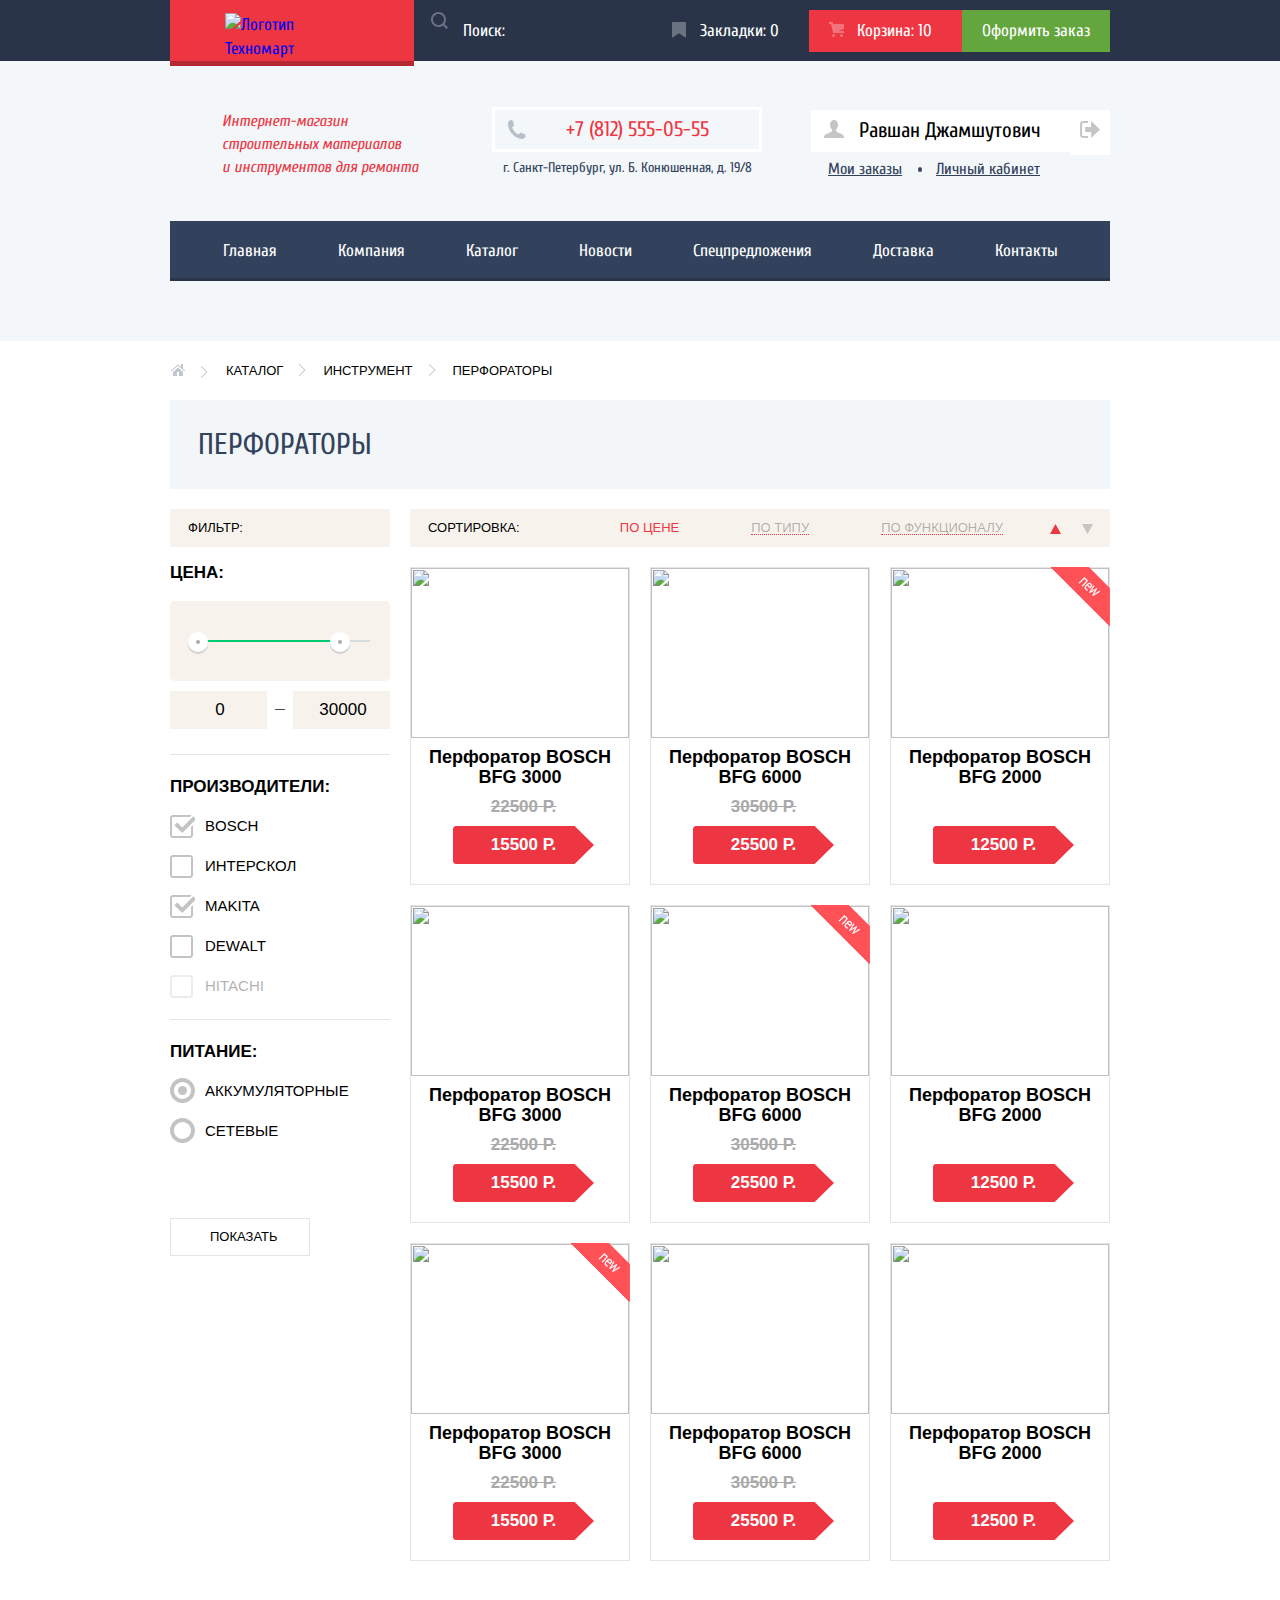
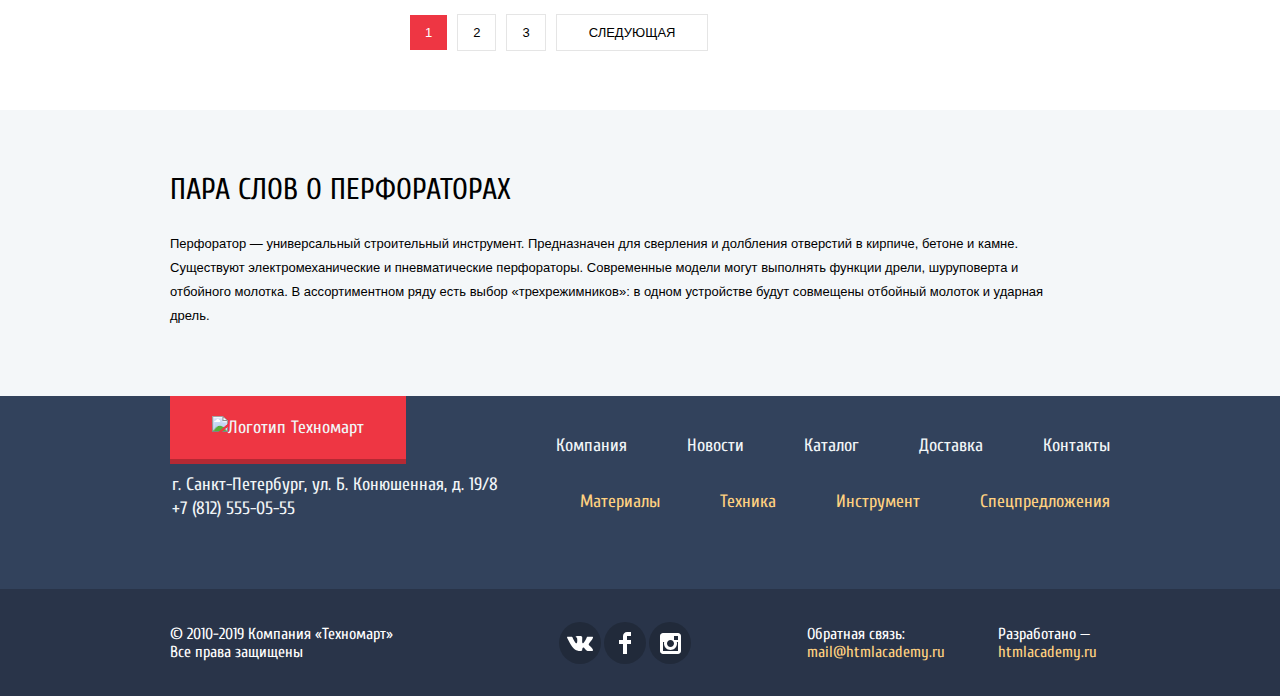
==== commit 032f3f43: "Добавила фокус на социальных кнопках" ====
--- a/catalog.html
+++ b/catalog.html
@@ -396,10 +396,10 @@
           </ul>
         </div>
         <div class="container-row">
-          <p>
-            г. Санкт-Петербург, ул. Б. Конюшенная, д. 19/8<br>
-            +7 (812) 555-05-55
-          </p>
+          <div class="footer-address">
+            <span>г. Санкт-Петербург, ул. Б. Конюшенная, д. 19/8</span>
+            <a href="tel:+78125550555">+7 (812) 555-05-55</a>
+          </div>
           <ul class="catalog-navigation">
             <li><a href="#">Материалы</a></li>
             <li><a href="#">Техника</a></li>
--- a/css/style-min.css
+++ b/css/style-min.css
@@ -1 +1 @@
-@keyframes appearence{0%{transform:translatey(100px)}to{transform:translateY(0)}}body{margin:0;padding:0;font-family:"Cuprum",Arial,sans-serif;font-size:13px;line-height:24px;color:#000}a{text-decoration:none}.visually-hidden:not(:focus):not(:active),input[type=checkbox].visually-hidden,input[type=radio].visually-hidden{position:absolute;width:1px;height:1px;margin:-1px;border:0;padding:0;white-space:nowrap;clip-path:inset(100%);clip:rect(0 0 0 0);overflow:hidden}.button{background-color:#ee3643;color:#fff;font-family:"Cuprum",Arial,sans-serif;font-size:14px;line-height:18px;text-transform:uppercase;text-align:center;border-radius:3px;height:38px;display:block;box-sizing:border-box;padding:11px 0 0}.button:hover{background-color:#ca2c37}.button:active{background-color:#ba2732}.main-header{background-color:#f4f7f9;font-size:17px}.header-up{background-color:#293449;color:#fff;min-height:42px;margin:0;padding:0}.container{width:940px;margin:0 auto;padding:0;display:flex;flex-direction:column}.header-logo,.user-action{display:flex;padding:0;margin:0}.header-logo{min-height:42px}.user-action{justify-content:space-between;width:720px;flex-grow:1}.logo{background-color:#ee3643;box-shadow:0 5px 0 0 #b52933;padding:0;margin:0}.logo img{margin-top:13px;margin-left:55px;margin-right:56px}.footer-logo:hover,.logo:hover{background-color:#ca2c37;box-shadow:0 5px 0 0 #9a212a}.logo:active{background-color:#ba2732;box-shadow:0 5px 0 0 #8e1e26}.search-input{flex-grow:1;position:relative;margin:0;padding:0}.input-icon{width:17px;height:17px;position:absolute;z-index:2;top:12px;left:17px;opacity:.3}.search:hover+.input-icon{opacity:1}.search:focus+.input-icon path{background-color:#fff;fill:#ee3643}.search:focus+.input-icon{opacity:1}.search{width:100%;height:100%;padding:0 0 0 49px;background-color:#293449;border-width:0;margin:0;position:relative}.preferences a:hover,.search:hover{background-color:#212a3a}.search:focus{background-color:#fff;color:#000}.preferences{display:flex;flex-wrap:wrap;justify-content:flex-end;align-items:center;margin:0;padding:0}.preferences a{color:#fff;display:block;padding:9px 30px 9px 48px}.preferences li{list-style:none;margin:0;position:relative;padding:0}.preferences .basket::before,.preferences .bookmark::before{content:"";position:absolute;width:14px;height:16px;background-image:url(../img/icon/icon-bookmark.svg);opacity:.3;top:12px;left:20px}.preferences .basket::before{width:15px;height:15px;background-image:url(../img/icon/icon-cart.svg)}.preferences .arrange-order{background-color:#63a63e;padding:9px 20px;margin:0}.preferences a:active{background-color:#161d29;color:rgba(255,255,255,.6)}.preferences .arrange-order:hover{background-color:#5fbb2d}.preferences .arrange-order:active{background-color:#518534}.full{background-color:#ee3643}input[type=search]::-webkit-input-placeholder{color:#fff}input[type=search]::-ms-input-placeholder{color:#fff}input[type=search]::placeholder{color:#fff}.inform{display:flex;align-items:flex-start;align-content:flex-start;padding:0;width:940px;margin:49px auto 40px}.description{width:197px;color:#ee3643;font-size:16px;line-height:23px;font-style:italic;padding-left:52px;padding-right:73px;margin:0}.address{color:#32425c;font-size:14px;line-height:24px;text-align:center;margin:-3px 0 0;padding:0;position:relative}.telefon,.user-navigation{font-size:21px;line-height:21px}.telefon{color:#ee3643;border:3px solid #fff;display:block;padding:9px 50px 9px 71px;margin:0}.address::before{content:"";width:19px;height:19px;background-image:url(../img/icon/icon-phone.svg);position:absolute;top:13px;left:15px}.address span{display:block;margin-top:4px;padding:0}.user-navigation{display:flex;justify-content:space-between;align-content:center;align-items:flex-start;padding:0;margin:-3px 0 0 auto;position:relative}.user-navigation a{background-color:#fff;color:#000;margin-left:10px;padding:12px 25px;display:block}.user-navigation>li:first-child>a{padding-left:48px}.account::after,.login{width:20px;height:17px;position:absolute;top:12px;left:25px}.login-button:hover+.login path,.login-button:hover+.login polygon{fill:#293449}.user-navigation li,.user-navigation-authorized li{list-style:none;margin:0}.user-navigation a:hover{color:#ee3643}.user-navigation a:active,.user-pic:active{color:rgba(0,0,0,.3)}.account-block{display:flex;flex-direction:column;justify-content:space-between;align-items:flex-end;margin:0 0 0 auto}.user-navigation-authorized{font-size:21px;line-height:21px;display:flex;justify-content:space-between;align-content:center;align-items:flex-start;padding:0;margin:0;position:relative}.out-button,.user-pic{background-color:#fff;display:block}.user-pic{color:#000;padding:10px 29px 11px 48px}.out-button{width:40px;height:45px;font-size:0;padding:0;margin:0}.logout,.user{position:absolute;margin:0;padding:0}.user{width:20px;height:18px;top:10px;left:13px}.user-pic:hover>.user path{fill:#32425c}.user-pic:active>.user path{fill:#c5c5c5}.logout{width:21px;height:17px;top:11px;right:10px}.out-button:hover .logout path,.out-button:hover .logout polygon{fill:#32425c}.out-button:active .logout path,.out-button:active .logout polygon{fill:#c5c5c5}.account{display:flex;justify-content:flex-start;width:299px;margin:2px 0 0;padding-left:17px;position:relative}.account a{text-decoration:underline;font-size:16px;color:#32425c;padding:17px}.account a:hover{color:#ee3643}.account a:active{color:rgba(50,66,92,.3)}.account li{list-style:none}.account::after{content:"";width:4px;height:5px;border-radius:50%;background-color:#32425c;top:10px;left:124px}.site-navigation a{color:#fff;display:block;padding:18px 25px}.site-navigation{background-color:#32425c;box-shadow:0 -3px 0 0 #293449 inset;display:flex;flex-wrap:wrap;width:940px;margin:0 auto 60px;padding:0 22px;box-sizing:border-box}.site-navigation li{display:flex;justify-content:center;align-items:center;flex-grow:1;margin:0;padding:0}.site-navigation li:hover{background-color:#1d2739;box-shadow:0 -3px 0 0 #293449 inset}.site-navigation a:active{color:rgba(255,255,255,.5)}.promo{margin-top:59px;position:relative;margin-bottom:319px}.promo-offers{display:flex;flex-direction:row;flex-wrap:wrap;margin:0;padding:0}.promo-item{list-style:none;color:#fff;font-size:24px;width:300px;height:123px;box-sizing:border-box;padding-top:24px;padding-left:23px;padding-bottom:22px;margin-right:20px;display:flex;flex-direction:column;justify-content:space-between;margin-bottom:20px;position:relative}.promo-item:nth-child(3n){margin:0}.img-new{position:absolute;top:-1px;right:-1px;background-image:url(../img/new_flag.png);background-repeat:no-repeat;width:60px;height:59px}.promo-item .img-new{top:0;right:0}.promo-offers li:first-child{background-color:#ffbf47;background-image:url(../img/icon/icon-bucket.svg);background-repeat:no-repeat;background-position:213px 31px}.promo-offers li:nth-child(2){background-color:#3bbce3;background-image:url(../img/icon/icon-dril.svg);background-repeat:no-repeat;background-position:197px 33px}.promo-offers li:nth-child(3){background-color:#dc91d8;background-image:url(../img/icon/icon-tractor.svg);background-repeat:no-repeat;background-position:191px 31px}.promo-offers li:nth-child(4){background-color:#8ed78f;background-image:url(../img/icon/icon-basket.svg);background-repeat:no-repeat;background-position:196px 26px;position:absolute;top:143px;left:640px}.promo-offers li:last-child{background-color:#ffc047;background-image:url(../img/icon/icon-auto.svg);background-repeat:no-repeat;background-position:191px 32px;position:absolute;top:286px;left:640px}.button-promo{color:#fff;font-size:14px;text-transform:uppercase;text-align:center;background-color:rgba(0,0,0,.1);border-radius:3px;display:flex;justify-content:center;align-items:center}.button-promo:hover{background-color:rgba(0,0,0,.2)}.button-promo:active{background-color:rgba(0,0,0,.3)}.promo-item a{width:138px;height:38px}.slider{background-color:#ccc;font-size:18px;line-height:24px;color:#fff;width:620px;height:266px;position:absolute}.slider-list{list-style:none;margin:0;padding:0}.slider-content .button{margin-top:122px;margin-bottom:22px;left:26px;width:195px;height:38px}.slider b{font-size:36px;line-height:36px;text-transform:uppercase;color:#fff;margin:0;padding:0}.slider p{margin:2px 0 0;padding:0}.slider-content{width:620px;height:266px;padding-top:23px;padding-left:24px;display:none}#product1:checked~.slider-list #slide1,#product2:checked~.slider-list #slide2,#service-1:checked~.service-list #service-slide-1,#service-2:checked~.service-list #service-slide-2,#service-3:checked~.service-list #service-slide-3{display:block}#product1:checked~.slider-controls label[for=product1],#product2:checked~.slider-controls label[for=product2]{background-color:#ee3643}.slider-controls label{display:inline-block;vertical-align:top;width:6px;height:6px;margin-right:10px;background-color:#fff;border:2px solid #fff;border-radius:50%;cursor:pointer}.slider-controls{position:absolute;top:220px;left:295px;font-size:0;margin:0}.slider-content:first-child{background-image:url(../img/perforators.jpg);background-repeat:no-repeat}.slider-content:last-child{background-image:url(../img/drills.jpg);background-repeat:no-repeat}.back,.next{position:absolute;z-index:2;background-color:transparent;border:0;width:42px;height:200px;cursor:pointer}.back:disabled,.next:disabled{opacity:.3}.back,.next{top:0;background-repeat:no-repeat}.back{left:5px;background-image:url(../img/icon/icon-left.svg);background-position:100% 114px}.next{right:0;background-image:url(../img/icon/icon-right.svg);background-position:0 114px}.section-head{margin:0;align-items:center;justify-content:flex-start;background-color:#f9f5f0}.section-head h2,.service h2,.service-item h3{font-size:30px;line-height:30px;font-weight:400;text-transform:uppercase}.section-head h2{color:#32425c;margin-left:28px}.section-head .button{width:253px;margin:25px 24px 26px auto;flex-shrink:0}.main-section li{list-style:none}.popular,.product-item,.section-head{display:flex;flex-wrap:wrap;padding:0}.popular{justify-content:space-between;margin:20px 0 0}.product-item{font-family:"PT Sans",Arial,sans-serif;font-size:18px;font-weight:700;line-height:20px;text-align:center;border:1px solid #e5e5e5;box-sizing:border-box;position:relative;flex-direction:column;align-items:center;align-content:center;width:220px;min-height:318px}.product-item-image{margin:0;padding:0;height:170px}.product-title{display:block;width:220px;margin:0;padding:9px 30px 0}.line-through{font-size:17px;line-height:18px;text-transform:uppercase;color:#a9a9a9;text-decoration:line-through;margin:0;padding:0}.product-item:hover{box-shadow:0 10px 25px 0 rgba(41,52,73,.5)}.price{margin:auto 36px 20px 43px;padding:0}.action,.button-product{box-sizing:border-box;text-transform:uppercase}.button-product{font-size:17px;font-weight:700;color:#fff;background-image:url(../img/product_btn.svg);background-repeat:no-repeat;text-align:center;width:141px;height:38px;margin:10px 0 0;display:block;padding:9px 0 0}.action{width:218px;height:164px;padding-top:44px;padding-left:42px;padding-right:42px;margin:0;position:absolute;top:0;left:0;background-color:#fff;font-family:"Cuprum",Arial,sans-serif;font-size:14px;line-height:18px;font-weight:400;display:none}.development span,.product-item:hover .action{display:block}.action .bookmark,.action .buy{display:block;box-sizing:border-box;width:135px;height:38px;margin-bottom:7px}.action .buy,.buy:hover{box-shadow:0 -3px #367315 inset}.action .buy{background-color:#63a63e;color:#fff;padding-top:10px;position:relative}.buy:hover{background-color:#5fbb2d}.buy:active{background-color:#518534}.action .bookmark:hover{border:3px solid #32425c}.action .bookmark:active{border:3px solid #32425c;opacity:.3}.action .buy::before{content:"";width:15px;height:15px;position:absolute;left:12px;top:11px;background-image:url(../img/icon/icon-cart.svg);opacity:.3;margin-right:22px}.action .bookmark{color:#32425c;border:3px solid #63a63e;border-radius:3px;padding-top:8px}.popular-brands{display:flex;flex-wrap:wrap;justify-content:space-between;padding:0;margin:20px 0 65px}.brands-item{border:1px solid #eaeaea;width:220px;height:145px;margin-bottom:20px;display:flex;box-sizing:border-box}.bosch{margin:53px auto 55px}.makita{margin:50px auto 55px}.dewalt{margin:48px auto 53px}.interskol{margin:21px 11px 36px 9px}.hitachi{margin:58px 23px 56px 28px}.lg{margin:35px 51px 37px 48px}.aeg{margin:23px 34px 26px 35px}.metabo{margin:34px 6px 42px 10px}.brands-item:hover{box-shadow:0 10px 25px 0 rgba(41,52,73,.5)}.brands-item:active{box-shadow:0 4px 10px 0 rgba(41,52,73,.5)}.brands-item:active img{opacity:30%}.service{background-color:#f4f8fa;margin:0;position:relative}.service h2,.service-item h3{color:#000;margin:65px 0 0}.service-item h3{font-size:36px;line-height:36px;color:#32425c;margin:-2px 0 0}.service p{font-family:"PT Sans",Arial,sans-serif;font-size:13px;line-height:24px;margin:26px 0 0}.service-list p{margin-top:25px}.service-row{display:flex;align-items:flex-start;padding:0;margin:70px 0 99px}.service-option{margin:0 80px 0 0;padding:0;position:relative}.service-option::after{content:"";width:10px;height:279px;position:absolute;background-image:url(../img/shadow.png);top:-47px;right:0}.service-button{display:block;font-size:21px;line-height:30px;font-weight:700;background-color:#32425c;color:#fff;box-shadow:0 1px 0 0 #293449,0 1px 0 0 #405069 inset;border-width:0;width:240px;height:62px;text-align:left;margin:0;padding-top:14px;padding-left:22px;box-sizing:border-box;cursor:pointer}.service-option label{cursor:pointer}.service-button:hover{background-color:#293449}.service-list{list-style:none;margin:0;padding:0}.service-item .button{width:195px;margin-top:31px}.service-item{position:relative;display:none}#service-1:checked~.service-option label[for=service-1],#service-2:checked~.service-option label[for=service-2],#service-3:checked~.service-option label[for=service-3]{background-color:#fff;color:#32425c;box-shadow:0 1px 0 0 #fff inset}.service-delivery::after{content:"";width:468px;height:261px;position:absolute;background-image:url(../img/delivery.png);left:151px;top:25px}.service-credit::after,.service-guarantee::after{content:"";width:389px;height:283px;position:absolute;background-image:url(../img/guarantee.png);top:0;left:237px}.service-credit::after{width:465px;height:285px;background-image:url(../img/credit.png);left:163px}.about-company,.company{display:flex;justify-content:space-between;align-items:flex-start}.company{padding-top:78px;padding-bottom:55px}.about-company{flex-direction:column}.about-company h2,.contacts h2{font-size:30px;line-height:30px;font-weight:400;color:#000;text-transform:uppercase;padding:0;margin:0}.about-company p,.contacts p{font-family:"PT Sans",Arial,sans-serif;font-size:13px;line-height:24px;margin:25px 0 0}.delivery-company{margin:0 0 34px;padding:3px 0 0}.delivery-company li{list-style:none;font-size:18px;line-height:24px;margin:16px 0 0 36px;position:relative}.delivery-company span::before{content:"";position:absolute;width:25px;height:2px;background-color:#ee3643;left:-36px;top:10px}.about-company a{width:220px}.contacts{display:flex;flex-direction:column;justify-content:space-between;margin:0}.contacts p{margin-bottom:31px}.contacts a{margin-bottom:32px}.main-footer{background-color:#32425c;margin:0}.footer-up{height:193px}.container-row{display:flex;width:940px;margin:0 auto;padding:0}.footer-up .container-row{margin-bottom:14px}.footer-logo{background-color:#ee3643;box-shadow:0 5px 0 0 #b52933;min-height:63px;padding:0}.footer-logo img{margin-top:20px;margin-left:42px;margin-right:42px}.company-navigation{display:flex;flex-wrap:wrap;align-items:flex-end;justify-content:flex-end;margin:0;padding:36px 0 0;flex-grow:1}.catalog-navigation li,.company-navigation li{padding-left:60px}.catalog-navigation li:last-child,.company-navigation li:last-child{padding-right:0}.catalog-navigation{display:flex;flex-wrap:wrap;align-items:flex-start;justify-content:flex-end;flex-grow:1;padding:4px 0 0}.footer-up p{flex-shrink:0;margin-left:2px}.footer-down{background-color:#293449;min-height:107px;margin:0;padding-top:0}.footer-down .container-row{padding-top:20px}.footer-up a,.footer-up p{color:#f1f5f7;font-size:18px;line-height:24px}.catalog-navigation a:active,.company-navigation a:active{opacity:.5}.main-footer li{list-style:none}.catalog-navigation a{color:#ffd180}.footer-down a,.footer-down p{color:#fff;font-size:16px;line-height:18px;flex-shrink:0}.social{display:flex;flex-wrap:wrap;justify-content:center;margin-left:auto;padding:0}.social-icon{width:42px;height:42px;background-color:#212a3a;border-radius:50%;margin-right:3px;cursor:pointer}.social-fb,.social-inst,.social-vk{background-image:url(../img/icon/icon-vk.svg);background-repeat:no-repeat;background-position:50% 50%}.social-fb,.social-inst{background-image:url(../img/icon/icon-fb.svg)}.social-inst{background-image:url(../img/icon/icon-insta.svg)}.social-icon:active,.social-icon:hover{background-color:#ee3643}.development{display:flex;flex-shrink:0;margin-left:60px}.development p{padding-left:53px}.development:last-child{padding-right:13px}.development a{color:#ffd180}.development a:active{color:#ee3643;border-width:0}.modal,.modal-login{box-sizing:border-box;width:620px;top:120px;left:50%;z-index:9}.modal{position:fixed;background-color:#fff;margin:0;display:none}.modal-login{margin:0 0 0 -310px;box-shadow:0 20px 40px 0 rgba(0,0,0,.75),0 -7px 0 0 #ee3643,0 -112px 0 0 #f4f4f4 inset;padding-top:46px;padding-left:80px;padding-right:80px;font-size:18px;line-height:18px}.modal-login input,.modal-login textarea{font-family:"PT Sans",Arial,sans-serif;font-size:13px;line-height:18px;padding-left:16px;padding-top:8px;padding-bottom:8px;color:#a9a9a9;margin:10px 0 0;box-sizing:border-box;border:2px solid #dee3e4;width:220px}.modal-login textarea{width:100%;margin:10px 0 37px}.order-buttons a{width:220px}.modal-login input:hover,.modal-login textarea:hover{border:2px solid #b5b5b5}.modal-login input:focus,.modal-login textarea:focus{border:2px solid #ee3643}.modal-login h3{font-size:30px;line-height:30px;display:block;box-sizing:border-box;padding-top:18px;padding-bottom:105px;padding-left:99px;margin:0;position:relative}.modal-login h3::before{content:"";width:66px;height:66px;background-image:url(../img/icon/modal-check.svg);position:absolute;left:0;top:0}.order-buttons{display:flex;justify-content:space-between;margin-bottom:37px}.order-buttons button{border:0;background-color:#fff;width:220px}.login-form{display:flex;flex-direction:column}.login-form,.login-form p{padding:0;margin:0}.user-data{display:flex;justify-content:space-between;margin:0 0 21px}.user-data input{flex-grow:1;flex-shrink:0}.login-form .button{width:100%;border:0;margin:37px 0}.modal-map{width:940px;height:446px;left:50%;margin-left:-470px;box-shadow:0 0 16px 8px rgba(0,0,0,.5);box-sizing:border-box;z-index:9}.modal-map iframe{position:relative;z-index:2}.modal-map img{position:absolute;top:0;left:0;z-index:1}.modal-close,.modal-close::after{position:absolute;width:21px;height:21px}.modal-close{background-color:transparent;border:0;cursor:pointer;right:6px;top:9px;z-index:9}.modal-close::after{content:"";background-image:url(../img/icon/icon-close.svg);top:0;left:0}.modal-show{display:block}.modal-show-form{display:block;animation-name:appearence;animation-duration:.6s;animation-fill-mode:backwards}.breadcrumbs{display:flex;justify-content:flex-start;align-items:center;margin:0;padding:0;height:59px}.breadcrumbs li{list-style:none;position:relative}.breadcrumbs li:not(:last-child):not(:first-child)::after{content:"";width:8px;height:12px;background-image:url(../img/icon/icon-right-small.svg);position:absolute;margin-left:-25px;margin-top:5px}.breadcrumbs li:first-child::after{content:"";width:8px;height:12px;background-image:url(../img/icon/icon-right-small.svg);position:absolute;left:30px;top:20px}.breadcrumbs a{color:#000;font-family:"PT Sans",Arial,sans-serif;font-size:13px;text-transform:uppercase;padding-right:40px}.breadcrumbs>li:first-child>a{display:block;width:34px;height:32px;background-image:url(../img/icon/icon-home.svg);background-repeat:no-repeat;background-position:0 0;padding:0;margin-top:18px;margin-right:22px}.catalog-container{display:flex;justify-content:space-between;width:940px;margin:0 auto}.filter-list{display:flex;flex-direction:column;width:220px;margin:0;padding:0}.filter-head{display:block;width:220px;height:38px;background-color:#f7f3ec;padding:0;margin:0 0 11px}.filter-sort,.product-item{margin-bottom:20px}.filter-head h3,.sort h3{font-family:"PT Sans",Arial,sans-serif;font-size:13px;font-weight:400;text-transform:uppercase;padding:7px 0 0 18px;margin:0}.filter-sort{display:flex;justify-content:space-between;align-items:center;align-content:flex-start;width:700px;min-height:38px;background-color:#f7f3ec}.sort{padding:0;height:38px;flex-shrink:0}.sort,.sort2{margin:0}.sort2,.sort4{display:flex;flex-wrap:wrap;padding:0}.sort2{justify-content:flex-end}.filter-sort form{margin-left:auto}.sort4{margin:0 7px 0 40px;position:relative}.sort2 li,.sort4 li{list-style:none;margin:0;padding:0;display:flex}.sort2 li:not(:first-child){margin-left:72px}.sort2-item{flex-shrink:0}.sort2-item label{font-family:"PT Sans",Arial,sans-serif;font-size:13px;line-height:18px;color:rgba(0,0,0,.3);text-transform:uppercase;position:relative;cursor:pointer}.sort2-item label::after,.sort2-item label:hover::after{content:"";width:100%;height:1px;border-bottom:1px dotted #ee3643;position:absolute;left:0;top:14px}.sort2-item label:hover::after{border-bottom:1px solid #ee3643}.sort2-item input:focus+label,.sort4 input:focus~svg{outline:#3b99fc auto 5px}#filter-functional:checked~label[for=filter-functional],#filter-price:checked~label[for=filter-price],#filter-type:checked~label[for=filter-type]{color:#ee3643}#filter-functional:checked~label::after,#filter-price:checked~label::after,#filter-type:checked~label::after{display:none}.sort4 label{width:30px;height:30px;margin:0;padding:0;display:inline-block;vertical-align:top;cursor:pointer}.ascending-icon,.descending-icon{position:absolute;top:11px;cursor:pointer}.ascending-icon{right:42px}.descending-icon{right:10px}.ascending-icon:hover path,.descending-icon:hover polyline{fill:#000}#filter-ascending:checked~.ascending-icon path,#filter-descending:checked~.descending-icon polyline,.ascending-icon:active path,.descending-icon:active polyline{fill:#ee3643}.catalog{display:flex;flex-direction:column;justify-content:space-between;width:700px;margin:0;padding:0}.catalog-header{display:flex;align-items:center;height:89px;background-color:#f2f6f8;order:2;padding-left:28px;margin-bottom:20px}.catalog-header h1{font-size:30px;line-height:30px;font-weight:400;text-transform:uppercase;color:#32425c}.filter-button,.filter-name{font-family:"PT Sans",Arial,sans-serif;text-transform:uppercase}.filter-button{font-size:13px;line-height:14px;text-align:center;vertical-align:middle;background-color:#fff;padding:11px 41px;cursor:pointer;border:1px solid #e5e5e5;margin-top:54px;width:140px;display:block}.filter-list fieldset{margin:0;padding:0;border:0}.filter-name{font-size:17px;line-height:30px;font-weight:700;color:#000;margin:0 0 13px;padding:0}.range-filter{padding:0;margin:0 0 25px}.max-price,.min-price,.range-controls{background-color:#f7f3ec;margin:0}.range-controls{margin-bottom:10px;height:41px;border-radius:5px;padding-top:39px;padding-left:20px;padding-right:20px;position:relative}.range-controls .scale{height:2px;background-color:#d7dcde}.range-controls .bar{width:152px;height:2px;background-color:#00ca74}.range-controls .toggle{width:4px;height:4px;padding:0;border-radius:50%;border:8px solid #fff;background-color:#ababab;box-shadow:0 2px 1px 0 #cfcfcf;position:absolute;top:31px;cursor:pointer}.range-controls .toggle-min{left:18px}.range-controls .toggle-max{left:160px}.price-controls{font-size:0;display:flex;justify-content:space-between;align-items:center}.price-controls label{border-radius:5px}.price-controls input{font-family:"PT Sans",Arial,sans-serif;font-size:17px;text-align:center;color:#000;background-color:#f7f3ec;border:0;width:75px;padding-top:9px;padding-bottom:9px}.price-controls input[name=max-price],.price-controls input[name=min-price]{padding-left:20px}.hyphen{width:10px;height:1px;background-color:#444}.max-price{text-align:right}.divider{width:220px;height:1px;background-color:#e5e5e5;margin-bottom:17px}.brands,.power{padding:0;margin:0 0 20px}.brands li,.power li{list-style:none;padding:0 0 0 35px;position:relative;margin:0 0 16px}.brands label,.power label{font-family:"PT Sans",Arial,sans-serif;font-size:15px;line-height:20px;text-transform:uppercase}input:disabled+label{opacity:.3}.brands label::before,.power label::before{content:"";width:23px;height:23px;background-image:url(../img/icon/icon-checkbox-off.svg);position:absolute;opacity:.7;left:0;top:0}.brands label:hover::before,.power label:hover::before{opacity:1}.power label::before{width:25px;height:25px;background-image:url(../img/icon/icon-radio-off.svg);top:-2px}input[type=checkbox]:checked+label::before{content:"";width:25px;height:23px;background-image:url(../img/icon/icon-checkbox-on.svg)}input[type=radio]:checked+label::before{content:"";width:25px;height:25px;background-image:url(../img/icon/icon-radio-on.svg)}input[type=checkbox]:focus+label::before,input[type=radio]:focus+label::before{outline:#3b99fc auto 5px}.catalog h2{order:2}.catalog-item{display:flex;flex-wrap:wrap;justify-content:space-between;margin:0;padding:0}.catalog-item li,.pagination li{list-style:none}.pagination{margin-top:40px;margin-bottom:65px;padding:0;display:flex}.pagination li{margin:0 10px 0 0}.pagination a{padding:10px 15px;border:1px solid #e5e5e5;font-family:"PT Sans",Arial,sans-serif;font-size:13px;line-height:18px;text-transform:uppercase;color:#000}.pagination a:hover{border-color:#bdc6ca}.pagination a:active{border-color:#ee3643}.pagination-current a{background-color:#ee3643;color:#fff;border:0}.pagination-next a{padding-left:32px;padding-right:32px}.item-description{background-color:#f4f7f9;padding-top:65px;padding-bottom:68px}.item-description h2{font-size:30px;line-height:30px;font-weight:400;text-transform:uppercase;padding:0;margin:0 0 27px}.item-description p{font-family:"PT Sans",Arial,sans-serif;font-size:13px;padding:0 39px 0 0;margin:0}
+@keyframes appearence{0%{transform:translatey(100px)}to{transform:translateY(0)}}body{margin:0;padding:0;font-family:"Cuprum",Arial,sans-serif;font-size:13px;line-height:24px;color:#000}a{text-decoration:none}.visually-hidden:not(:focus):not(:active),input[type=checkbox].visually-hidden,input[type=radio].visually-hidden{position:absolute;width:1px;height:1px;margin:-1px;border:0;padding:0;white-space:nowrap;clip-path:inset(100%);clip:rect(0 0 0 0);overflow:hidden}.button{background-color:#ee3643;color:#fff;font-family:"Cuprum",Arial,sans-serif;font-size:14px;line-height:18px;text-transform:uppercase;text-align:center;border-radius:3px;height:38px;display:block;box-sizing:border-box;padding:11px 0 0}.button:hover{background-color:#ca2c37}.button:active{background-color:#ba2732}.main-header{background-color:#f4f7f9;font-size:17px}.header-up{background-color:#293449;color:#fff;min-height:42px;margin:0;padding:0}.container{width:940px;margin:0 auto;padding:0;display:flex;flex-direction:column}.header-logo,.user-action{display:flex;padding:0;margin:0}.header-logo{min-height:42px}.user-action{justify-content:space-between;width:720px;flex-grow:1}.logo{background-color:#ee3643;box-shadow:0 5px 0 0 #b52933;padding:0;margin:0}.logo img{margin-top:13px;margin-left:55px;margin-right:56px}.footer-logo:hover,.logo:hover{background-color:#ca2c37;box-shadow:0 5px 0 0 #9a212a}.logo:active{background-color:#ba2732;box-shadow:0 5px 0 0 #8e1e26}.search-input{flex-grow:1;position:relative;margin:0;padding:0}.input-icon{width:17px;height:17px;position:absolute;z-index:2;top:12px;left:17px;opacity:.3}.search:hover+.input-icon{opacity:1}.search:focus+.input-icon path{background-color:#fff;fill:#ee3643}.search:focus+.input-icon{opacity:1}.search{width:100%;height:100%;padding:0 0 0 49px;background-color:#293449;border-width:0;margin:0;position:relative}.preferences a:hover,.search:hover{background-color:#212a3a}.search:focus{background-color:#fff;color:#000}.preferences{display:flex;flex-wrap:wrap;justify-content:flex-end;align-items:center;margin:0;padding:0}.preferences a{color:#fff;display:block;padding:9px 30px 9px 48px}.preferences li{list-style:none;margin:0;position:relative;padding:0}.preferences .basket::before,.preferences .bookmark::before{content:"";position:absolute;width:14px;height:16px;background-image:url(../img/icon/icon-bookmark.svg);opacity:.3;top:12px;left:20px}.preferences .basket::before{width:15px;height:15px;background-image:url(../img/icon/icon-cart.svg)}.preferences .arrange-order{background-color:#63a63e;padding:9px 20px;margin:0}.preferences a:active{background-color:#161d29;color:rgba(255,255,255,.6)}.preferences .arrange-order:hover{background-color:#5fbb2d}.preferences .arrange-order:active{background-color:#518534}.full{background-color:#ee3643}input[type=search]::-webkit-input-placeholder{color:#fff}input[type=search]::-ms-input-placeholder{color:#fff}input[type=search]::placeholder{color:#fff}.inform{display:flex;align-items:flex-start;align-content:flex-start;padding:0;width:940px;margin:49px auto 40px}.description{width:197px;color:#ee3643;font-size:16px;line-height:23px;font-style:italic;padding-left:52px;padding-right:73px;margin:0}.address{color:#32425c;font-size:14px;line-height:24px;text-align:center;margin:-3px 0 0;padding:0;position:relative}.telefon,.user-navigation{font-size:21px;line-height:21px}.telefon{color:#ee3643;border:3px solid #fff;display:block;padding:9px 50px 9px 71px;margin:0}.address::before{content:"";width:19px;height:19px;background-image:url(../img/icon/icon-phone.svg);position:absolute;top:13px;left:15px}.address span{display:block;margin-top:4px;padding:0}.user-navigation{display:flex;justify-content:space-between;align-content:center;align-items:flex-start;padding:0;margin:-3px 0 0 auto;position:relative}.user-navigation a{background-color:#fff;color:#000;margin-left:10px;padding:12px 25px;display:block}.user-navigation>li:first-child>a{padding-left:48px}.account::after,.login{width:20px;height:17px;position:absolute;top:12px;left:25px}.login-button:hover+.login path,.login-button:hover+.login polygon{fill:#293449}.user-navigation li,.user-navigation-authorized li{list-style:none;margin:0}.user-navigation a:hover{color:#ee3643}.user-navigation a:active,.user-pic:active{color:rgba(0,0,0,.3)}.account-block{display:flex;flex-direction:column;justify-content:space-between;align-items:flex-end;margin:0 0 0 auto}.user-navigation-authorized{font-size:21px;line-height:21px;display:flex;justify-content:space-between;align-content:center;align-items:flex-start;padding:0;margin:0;position:relative}.out-button,.user-pic{background-color:#fff;display:block}.user-pic{color:#000;padding:10px 29px 11px 48px}.out-button{width:40px;height:45px;font-size:0;padding:0;margin:0}.logout,.user{position:absolute;margin:0;padding:0}.user{width:20px;height:18px;top:10px;left:13px}.user-pic:hover>.user path{fill:#32425c}.user-pic:active>.user path{fill:#c5c5c5}.logout{width:21px;height:17px;top:11px;right:10px}.out-button:hover .logout path,.out-button:hover .logout polygon{fill:#32425c}.out-button:active .logout path,.out-button:active .logout polygon{fill:#c5c5c5}.account{display:flex;justify-content:flex-start;width:299px;margin:2px 0 0;padding-left:17px;position:relative}.account a{text-decoration:underline;font-size:16px;color:#32425c;padding:17px}.account a:hover{color:#ee3643}.account a:active{color:rgba(50,66,92,.3)}.account li{list-style:none}.account::after{content:"";width:4px;height:5px;border-radius:50%;background-color:#32425c;top:10px;left:124px}.site-navigation a{color:#fff;display:block;padding:18px 25px}.site-navigation{background-color:#32425c;box-shadow:0 -3px 0 0 #293449 inset;display:flex;flex-wrap:wrap;width:940px;margin:0 auto 60px;padding:0 22px;box-sizing:border-box}.site-navigation li{display:flex;justify-content:center;align-items:center;flex-grow:1;margin:0;padding:0}.site-navigation li:hover{background-color:#1d2739;box-shadow:0 -3px 0 0 #293449 inset}.site-navigation a:active{color:rgba(255,255,255,.5)}.promo{margin-top:59px;position:relative;margin-bottom:319px}.promo-offers{display:flex;flex-direction:row;flex-wrap:wrap;margin:0;padding:0}.promo-item{list-style:none;color:#fff;font-size:24px;width:300px;height:123px;box-sizing:border-box;padding-top:24px;padding-left:23px;padding-bottom:22px;margin-right:20px;display:flex;flex-direction:column;justify-content:space-between;margin-bottom:20px;position:relative}.promo-item:nth-child(3n){margin:0}.img-new{position:absolute;top:-1px;right:-1px;background-image:url(../img/new_flag.png);background-repeat:no-repeat;width:60px;height:59px}.promo-item .img-new{top:0;right:0}.promo-offers li:first-child{background-color:#ffbf47;background-image:url(../img/icon/icon-bucket.svg);background-repeat:no-repeat;background-position:213px 31px}.promo-offers li:nth-child(2){background-color:#3bbce3;background-image:url(../img/icon/icon-dril.svg);background-repeat:no-repeat;background-position:197px 33px}.promo-offers li:nth-child(3){background-color:#dc91d8;background-image:url(../img/icon/icon-tractor.svg);background-repeat:no-repeat;background-position:191px 31px}.promo-offers li:nth-child(4){background-color:#8ed78f;background-image:url(../img/icon/icon-basket.svg);background-repeat:no-repeat;background-position:196px 26px;position:absolute;top:143px;left:640px}.promo-offers li:last-child{background-color:#ffc047;background-image:url(../img/icon/icon-auto.svg);background-repeat:no-repeat;background-position:191px 32px;position:absolute;top:286px;left:640px}.button-promo{color:#fff;font-size:14px;text-transform:uppercase;text-align:center;background-color:rgba(0,0,0,.1);border-radius:3px;display:flex;justify-content:center;align-items:center}.button-promo:hover{background-color:rgba(0,0,0,.2)}.button-promo:active{background-color:rgba(0,0,0,.3)}.promo-item a{width:138px;height:38px}.slider{background-color:#ccc;font-size:18px;line-height:24px;color:#fff;width:620px;height:266px;position:absolute}.slider-list{list-style:none;margin:0;padding:0}.slider-content .button{margin-top:122px;margin-bottom:22px;left:26px;width:195px;height:38px}.slider b{font-size:36px;line-height:36px;text-transform:uppercase;color:#fff;margin:0;padding:0}.slider p{margin:2px 0 0;padding:0}.slider-content{width:620px;height:266px;padding-top:23px;padding-left:24px;display:none}#product1:checked~.slider-list #slide1,#product2:checked~.slider-list #slide2,#service-1:checked~.service-list #service-slide-1,#service-2:checked~.service-list #service-slide-2,#service-3:checked~.service-list #service-slide-3{display:block}#product1:checked~.slider-controls label[for=product1],#product2:checked~.slider-controls label[for=product2]{background-color:#ee3643}.slider-controls label{display:inline-block;vertical-align:top;width:6px;height:6px;margin-right:10px;background-color:#fff;border:2px solid #fff;border-radius:50%;cursor:pointer}.slider-controls{position:absolute;top:220px;left:295px;font-size:0;margin:0}.slider-content:first-child{background-image:url(../img/perforators.jpg);background-repeat:no-repeat}.slider-content:last-child{background-image:url(../img/drills.jpg);background-repeat:no-repeat}.back,.next{position:absolute;z-index:2;background-color:transparent;border:0;width:42px;height:200px;cursor:pointer}.back:disabled,.next:disabled{opacity:.3}.back,.next{top:0;background-repeat:no-repeat}.back{left:5px;background-image:url(../img/icon/icon-left.svg);background-position:100% 114px}.next{right:0;background-image:url(../img/icon/icon-right.svg);background-position:0 114px}.section-head{margin:0;align-items:center;justify-content:flex-start;background-color:#f9f5f0}.section-head h2,.service h2,.service-item h3{font-size:30px;line-height:30px;font-weight:400;text-transform:uppercase}.section-head h2{color:#32425c;margin-left:28px}.section-head .button{width:253px;margin:25px 24px 26px auto;flex-shrink:0}.main-section li{list-style:none}.popular,.product-item,.section-head{display:flex;flex-wrap:wrap;padding:0}.popular{justify-content:space-between;margin:20px 0 0}.product-item{font-family:"PT Sans",Arial,sans-serif;font-size:18px;font-weight:700;line-height:20px;text-align:center;border:1px solid #e5e5e5;box-sizing:border-box;position:relative;flex-direction:column;align-items:center;align-content:center;width:220px;min-height:318px}.product-item-image{margin:0;padding:0;height:170px}.product-title{display:block;width:220px;margin:0;padding:9px 30px 0}.line-through{font-size:17px;line-height:18px;text-transform:uppercase;color:#a9a9a9;text-decoration:line-through;margin:0;padding:0}.product-item:hover{box-shadow:0 10px 25px 0 rgba(41,52,73,.5)}.price{margin:auto 36px 20px 43px;padding:0}.action,.button-product{box-sizing:border-box;text-transform:uppercase}.button-product{font-size:17px;font-weight:700;color:#fff;background-image:url(../img/product_btn.svg);background-repeat:no-repeat;text-align:center;width:141px;height:38px;margin:10px 0 0;display:block;padding:9px 0 0}.action{width:218px;height:164px;padding-top:44px;padding-left:42px;padding-right:42px;margin:0;position:absolute;top:0;left:0;background-color:#fff;font-family:"Cuprum",Arial,sans-serif;font-size:14px;line-height:18px;font-weight:400;display:none}.product-item:hover .action{display:block}.action .bookmark,.action .buy{display:block;box-sizing:border-box;width:135px;height:38px;margin-bottom:7px}.action .buy,.buy:hover{box-shadow:0 -3px #367315 inset}.action .buy{background-color:#63a63e;color:#fff;padding-top:10px;position:relative}.buy:hover{background-color:#5fbb2d}.buy:active{background-color:#518534}.action .bookmark:hover{border:3px solid #32425c}.action .bookmark:active{border:3px solid #32425c;opacity:.3}.action .buy::before{content:"";width:15px;height:15px;position:absolute;left:12px;top:11px;background-image:url(../img/icon/icon-cart.svg);opacity:.3;margin-right:22px}.action .bookmark{color:#32425c;border:3px solid #63a63e;border-radius:3px;padding-top:8px}.popular-brands{display:flex;flex-wrap:wrap;justify-content:space-between;padding:0;margin:20px 0 65px}.brands-item{border:1px solid #eaeaea;width:220px;height:145px;margin-bottom:20px;display:flex;box-sizing:border-box}.bosch{margin:53px auto 55px}.makita{margin:50px auto 55px}.dewalt{margin:48px auto 53px}.interskol{margin:21px 11px 36px 9px}.hitachi{margin:58px 23px 56px 28px}.lg{margin:35px 51px 37px 48px}.aeg{margin:23px 34px 26px 35px}.metabo{margin:34px 6px 42px 10px}.brands-item:hover{box-shadow:0 10px 25px 0 rgba(41,52,73,.5)}.brands-item:active{box-shadow:0 4px 10px 0 rgba(41,52,73,.5)}.brands-item:active img{opacity:30%}.service{background-color:#f4f8fa;margin:0;position:relative}.service h2,.service-item h3{color:#000;margin:65px 0 0}.service-item h3{font-size:36px;line-height:36px;color:#32425c;margin:-2px 0 0}.service p{font-family:"PT Sans",Arial,sans-serif;font-size:13px;line-height:24px;margin:26px 0 0}.service-list p{margin-top:25px}.service-row{display:flex;align-items:flex-start;padding:0;margin:70px 0 99px}.service-option{margin:0 80px 0 0;padding:0;position:relative}.service-option::after{content:"";width:10px;height:279px;position:absolute;background-image:url(../img/shadow.png);top:-47px;right:0}.service-button{display:block;font-size:21px;line-height:30px;font-weight:700;background-color:#32425c;color:#fff;box-shadow:0 1px 0 0 #293449,0 1px 0 0 #405069 inset;border-width:0;width:240px;height:62px;text-align:left;margin:0;padding-top:14px;padding-left:22px;box-sizing:border-box;cursor:pointer}.service-option label{cursor:pointer}.service-button:hover{background-color:#293449}.service-list{list-style:none;margin:0;padding:0}.service-item .button{width:195px;margin-top:31px}.service-item{position:relative;display:none}#service-1:checked~.service-option label[for=service-1],#service-2:checked~.service-option label[for=service-2],#service-3:checked~.service-option label[for=service-3]{background-color:#fff;color:#32425c;box-shadow:0 1px 0 0 #fff inset}.service-delivery::after{content:"";width:468px;height:261px;position:absolute;background-image:url(../img/delivery.png);left:151px;top:25px}.service-credit::after,.service-guarantee::after{content:"";width:389px;height:283px;position:absolute;background-image:url(../img/guarantee.png);top:0;left:237px}.service-credit::after{width:465px;height:285px;background-image:url(../img/credit.png);left:163px}.about-company,.company{display:flex;justify-content:space-between;align-items:flex-start}.company{padding-top:78px;padding-bottom:55px}.about-company{flex-direction:column}.about-company h2,.contacts h2{font-size:30px;line-height:30px;font-weight:400;color:#000;text-transform:uppercase;padding:0;margin:0}.about-company p,.contacts p{font-family:"PT Sans",Arial,sans-serif;font-size:13px;line-height:24px;margin:25px 0 0}.delivery-company{margin:0 0 34px;padding:3px 0 0}.delivery-company li{list-style:none;font-size:18px;line-height:24px;margin:16px 0 0 36px;position:relative}.delivery-company span::before{content:"";position:absolute;width:25px;height:2px;background-color:#ee3643;left:-36px;top:10px}.about-company a{width:220px}.contacts{display:flex;flex-direction:column;justify-content:space-between;margin:0}.contacts p{margin-bottom:31px}.contacts a{margin-bottom:32px}.main-footer{background-color:#32425c;margin:0}.footer-up{min-height:193px}.container-row{display:flex;width:940px;margin:0 auto;padding:0}.footer-up .container-row{margin-bottom:14px}.footer-logo{background-color:#ee3643;box-shadow:0 5px 0 0 #b52933;min-height:63px;padding:0}.footer-logo img{margin-top:20px;margin-left:42px;margin-right:42px}.company-navigation{display:flex;flex-wrap:wrap;align-items:flex-end;justify-content:flex-end;margin:0;padding:36px 0 0;flex-grow:1}.catalog-navigation li,.company-navigation li{padding-left:60px}.catalog-navigation li:last-child,.company-navigation li:last-child{padding-right:0}.catalog-navigation{display:flex;flex-wrap:wrap;align-items:flex-start;justify-content:flex-end;flex-grow:1;padding:4px 0 0}.footer-address a,.footer-address span,.footer-up a{color:#f1f5f7;font-size:18px;line-height:24px}.footer-down{background-color:#293449;min-height:107px;margin:0;padding-top:0}.footer-down .container-row{padding-top:20px}.footer-address{flex-shrink:0;margin-left:2px}.footer-address a,.footer-address span{display:block}.catalog-navigation a:active,.company-navigation a:active{opacity:.5}.main-footer li{list-style:none}.catalog-navigation a{color:#ffd180}.footer-down a,.footer-down p{color:#fff;font-size:16px;line-height:18px;flex-shrink:0}.social{display:flex;flex-wrap:wrap;justify-content:center;align-items:center;align-content:center;margin:0 0 0 auto;padding:0}.social-icon{width:42px;height:42px;background-color:#212a3a;border-radius:50%;margin-right:3px;cursor:pointer}.social-fb,.social-inst,.social-vk{background-image:url(../img/icon/icon-vk.svg);background-repeat:no-repeat;background-position:50% 50%}.social-fb,.social-inst{background-image:url(../img/icon/icon-fb.svg)}.social-inst{background-image:url(../img/icon/icon-insta.svg)}.social-icon a{padding:20px}.social-icon:active,.social-icon:focus,.social-icon:hover{background-color:#ee3643}.social-icon a:focus{outline:#3b99fc auto 5px}.development{display:flex;flex-shrink:0;margin-left:60px}.development p{padding-left:53px}.development span{display:block}.development:last-child{padding-right:13px}.development a{color:#ffd180}.development a:active{color:#ee3643;border-width:0}.modal,.modal-login{box-sizing:border-box;width:620px;top:120px;left:50%;z-index:9}.modal{position:fixed;background-color:#fff;margin:0;display:none}.modal-login{margin:0 0 0 -310px;box-shadow:0 20px 40px 0 rgba(0,0,0,.75),0 -7px 0 0 #ee3643,0 -112px 0 0 #f4f4f4 inset;padding-top:46px;padding-left:80px;padding-right:80px;font-size:18px;line-height:18px}.modal-login input,.modal-login textarea{font-family:"PT Sans",Arial,sans-serif;font-size:13px;line-height:18px;padding-left:16px;padding-top:8px;padding-bottom:8px;color:#a9a9a9;margin:10px 0 0;box-sizing:border-box;border:2px solid #dee3e4;width:220px}.modal-login textarea{width:100%;margin:10px 0 37px}.order-buttons a{width:220px}.modal-login input:hover,.modal-login textarea:hover{border:2px solid #b5b5b5}.modal-login input:focus,.modal-login textarea:focus{border:2px solid #ee3643}.modal-login h3{font-size:30px;line-height:30px;display:block;box-sizing:border-box;padding-top:18px;padding-bottom:105px;padding-left:99px;margin:0;position:relative}.modal-login h3::before{content:"";width:66px;height:66px;background-image:url(../img/icon/modal-check.svg);position:absolute;left:0;top:0}.order-buttons{display:flex;justify-content:space-between;margin-bottom:37px}.order-buttons button{border:0;background-color:#fff;width:220px}.login-form{display:flex;flex-direction:column}.login-form,.login-form p{padding:0;margin:0}.user-data{display:flex;justify-content:space-between;margin:0 0 21px}.user-data input{flex-grow:1;flex-shrink:0}.login-form .button{width:100%;border:0;margin:37px 0}.modal-map{width:940px;height:446px;left:50%;margin-left:-470px;box-shadow:0 0 16px 8px rgba(0,0,0,.5);box-sizing:border-box;z-index:9}.modal-map iframe{position:relative;z-index:2}.modal-map img{position:absolute;top:0;left:0;z-index:1}.modal-close,.modal-close::after{position:absolute;width:21px;height:21px}.modal-close{background-color:transparent;border:0;cursor:pointer;right:6px;top:9px;z-index:9}.modal-close::after{content:"";background-image:url(../img/icon/icon-close.svg);top:0;left:0}.modal-show{display:block}.modal-show-form{display:block;animation-name:appearence;animation-duration:.6s;animation-fill-mode:backwards}.breadcrumbs{display:flex;justify-content:flex-start;align-items:center;margin:0;padding:0;height:59px}.breadcrumbs li{list-style:none;position:relative}.breadcrumbs li:not(:last-child):not(:first-child)::after{content:"";width:8px;height:12px;background-image:url(../img/icon/icon-right-small.svg);position:absolute;margin-left:-25px;margin-top:5px}.breadcrumbs li:first-child::after{content:"";width:8px;height:12px;background-image:url(../img/icon/icon-right-small.svg);position:absolute;left:30px;top:20px}.breadcrumbs a{color:#000;font-family:"PT Sans",Arial,sans-serif;font-size:13px;text-transform:uppercase;padding-right:40px}.breadcrumbs>li:first-child>a{display:block;width:34px;height:32px;background-image:url(../img/icon/icon-home.svg);background-repeat:no-repeat;background-position:0 0;padding:0;margin-top:18px;margin-right:22px}.catalog-container{display:flex;justify-content:space-between;width:940px;margin:0 auto}.filter-list{display:flex;flex-direction:column;width:220px;margin:0;padding:0}.filter-head{display:block;width:220px;height:38px;background-color:#f7f3ec;padding:0;margin:0 0 11px}.filter-sort,.product-item{margin-bottom:20px}.filter-head h3,.sort h3{font-family:"PT Sans",Arial,sans-serif;font-size:13px;font-weight:400;text-transform:uppercase;padding:7px 0 0 18px;margin:0}.filter-sort{display:flex;justify-content:space-between;align-items:center;align-content:flex-start;width:700px;min-height:38px;background-color:#f7f3ec}.sort{padding:0;height:38px;flex-shrink:0}.sort,.sort2{margin:0}.sort2,.sort4{display:flex;flex-wrap:wrap;padding:0}.sort2{justify-content:flex-end}.filter-sort form{margin-left:auto}.sort4{margin:0 7px 0 40px;position:relative}.sort2 li,.sort4 li{list-style:none;margin:0;padding:0;display:flex}.sort2 li:not(:first-child){margin-left:72px}.sort2-item{flex-shrink:0}.sort2-item label{font-family:"PT Sans",Arial,sans-serif;font-size:13px;line-height:18px;color:rgba(0,0,0,.3);text-transform:uppercase;position:relative;cursor:pointer}.sort2-item label::after,.sort2-item label:hover::after{content:"";width:100%;height:1px;border-bottom:1px dotted #ee3643;position:absolute;left:0;top:14px}.sort2-item label:hover::after{border-bottom:1px solid #ee3643}.sort2-item input:focus+label,.sort4 input:focus~svg{outline:#3b99fc auto 5px}#filter-functional:checked~label[for=filter-functional],#filter-price:checked~label[for=filter-price],#filter-type:checked~label[for=filter-type]{color:#ee3643}#filter-functional:checked~label::after,#filter-price:checked~label::after,#filter-type:checked~label::after{display:none}.sort4 label{width:30px;height:30px;margin:0;padding:0;display:inline-block;vertical-align:top;cursor:pointer}.ascending-icon,.descending-icon{position:absolute;top:11px;cursor:pointer}.ascending-icon{right:42px}.descending-icon{right:10px}.ascending-icon:hover path,.descending-icon:hover polyline{fill:#000}#filter-ascending:checked~.ascending-icon path,#filter-descending:checked~.descending-icon polyline,.ascending-icon:active path,.descending-icon:active polyline{fill:#ee3643}.catalog{display:flex;flex-direction:column;justify-content:space-between;width:700px;margin:0;padding:0}.catalog-header{display:flex;align-items:center;height:89px;background-color:#f2f6f8;order:2;padding-left:28px;margin-bottom:20px}.catalog-header h1{font-size:30px;line-height:30px;font-weight:400;text-transform:uppercase;color:#32425c}.filter-button,.filter-name{font-family:"PT Sans",Arial,sans-serif;text-transform:uppercase}.filter-button{font-size:13px;line-height:14px;text-align:center;vertical-align:middle;background-color:#fff;padding:11px 39px;cursor:pointer;border:1px solid #e5e5e5;margin-top:54px;width:140px;display:block}.filter-list fieldset{margin:0;padding:0;border:0}.filter-name{font-size:17px;line-height:30px;font-weight:700;color:#000;margin:0 0 13px;padding:0}.range-filter{padding:0;margin:0 0 25px}.max-price,.min-price,.range-controls{background-color:#f7f3ec;margin:0}.range-controls{margin-bottom:10px;height:41px;border-radius:5px;padding-top:39px;padding-left:20px;padding-right:20px;position:relative}.range-controls .scale{height:2px;background-color:#d7dcde}.range-controls .bar{width:152px;height:2px;background-color:#00ca74}.range-controls .toggle{width:4px;height:4px;padding:0;border-radius:50%;border:8px solid #fff;background-color:#ababab;box-shadow:0 2px 1px 0 #cfcfcf;position:absolute;top:31px;cursor:pointer}.range-controls .toggle-min{left:18px}.range-controls .toggle-max{left:160px}.price-controls{font-size:0;display:flex;justify-content:space-between;align-items:center}.price-controls label{border-radius:5px}.price-controls input{font-family:"PT Sans",Arial,sans-serif;font-size:17px;text-align:center;color:#000;background-color:#f7f3ec;border:0;width:75px;padding-top:9px;padding-bottom:9px}.price-controls input[name=max-price],.price-controls input[name=min-price]{padding-left:20px}.hyphen{width:10px;height:1px;background-color:#444}.max-price{text-align:right}.divider{width:220px;height:1px;background-color:#e5e5e5;margin-bottom:17px}.brands,.power{padding:0;margin:0 0 20px}.brands li,.power li{list-style:none;padding:0 0 0 35px;position:relative;margin:0 0 16px}.brands label,.power label{font-family:"PT Sans",Arial,sans-serif;font-size:15px;line-height:20px;text-transform:uppercase}input:disabled+label{opacity:.3}.brands label::before,.power label::before{content:"";width:23px;height:23px;background-image:url(../img/icon/icon-checkbox-off.svg);position:absolute;opacity:.8;left:0;top:0}.brands label:hover::before,.power label:hover::before{opacity:1}.power label::before{width:25px;height:25px;background-image:url(../img/icon/icon-radio-off.svg);top:-2px}input[type=checkbox]:checked+label::before{content:"";width:25px;height:23px;background-image:url(../img/icon/icon-checkbox-on.svg)}input[type=radio]:checked+label::before{content:"";width:25px;height:25px;background-image:url(../img/icon/icon-radio-on.svg)}input[type=checkbox]:focus+label::before,input[type=radio]:focus+label::before{outline:#3b99fc auto 5px}.catalog h2{order:2}.catalog-item{display:flex;flex-wrap:wrap;justify-content:space-between;margin:0;padding:0}.catalog-item li,.pagination li{list-style:none}.pagination{margin-top:40px;margin-bottom:65px;padding:0;display:flex}.pagination li{margin:0 10px 0 0}.pagination a{padding:10px 15px;border:1px solid #e5e5e5;font-family:"PT Sans",Arial,sans-serif;font-size:13px;line-height:18px;text-transform:uppercase;color:#000}.pagination a:hover{border-color:#bdc6ca}.pagination a:active{border-color:#ee3643}.pagination-current a{background-color:#ee3643;color:#fff;border:0}.pagination-next a{padding-left:32px;padding-right:32px}.item-description{background-color:#f4f7f9;padding-top:65px;padding-bottom:68px}.item-description h2{font-size:30px;line-height:30px;font-weight:400;text-transform:uppercase;padding:0;margin:0 0 27px}.item-description p{font-family:"PT Sans",Arial,sans-serif;font-size:13px;padding:0 39px 0 0;margin:0}
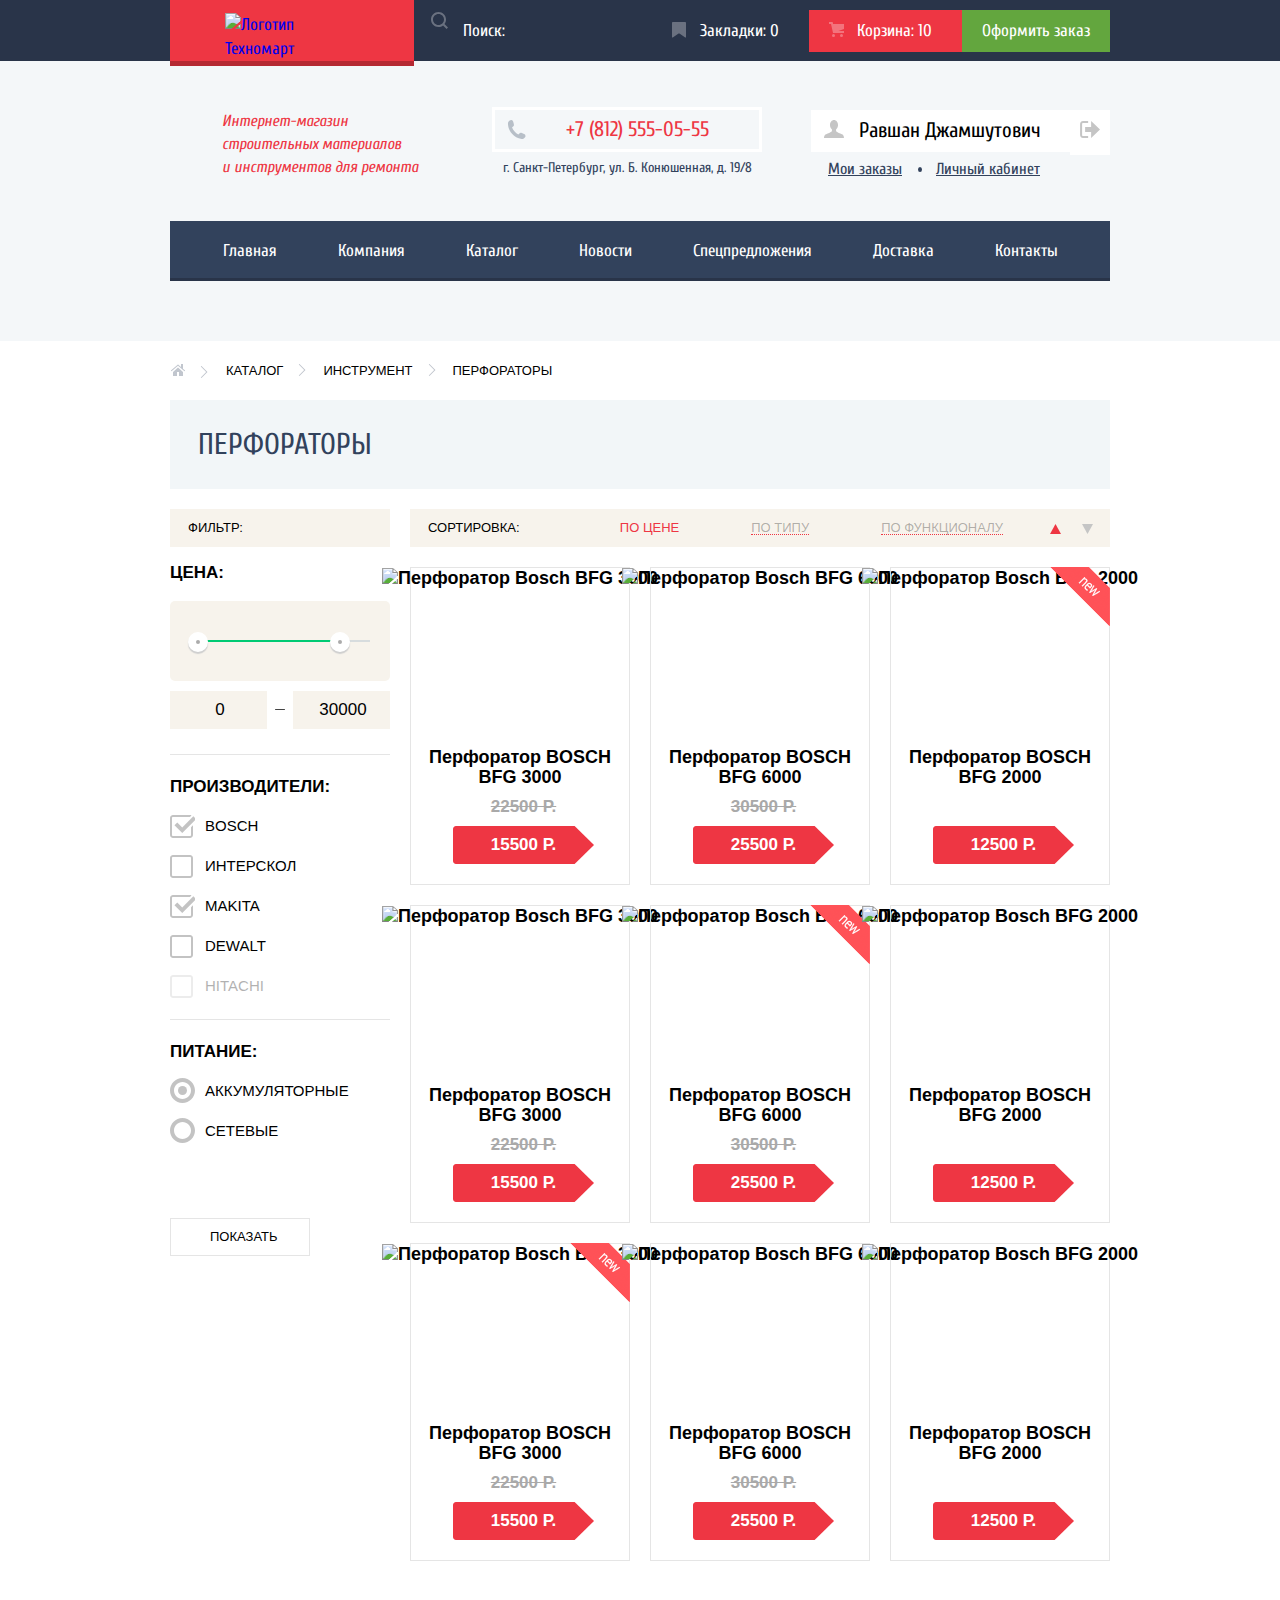
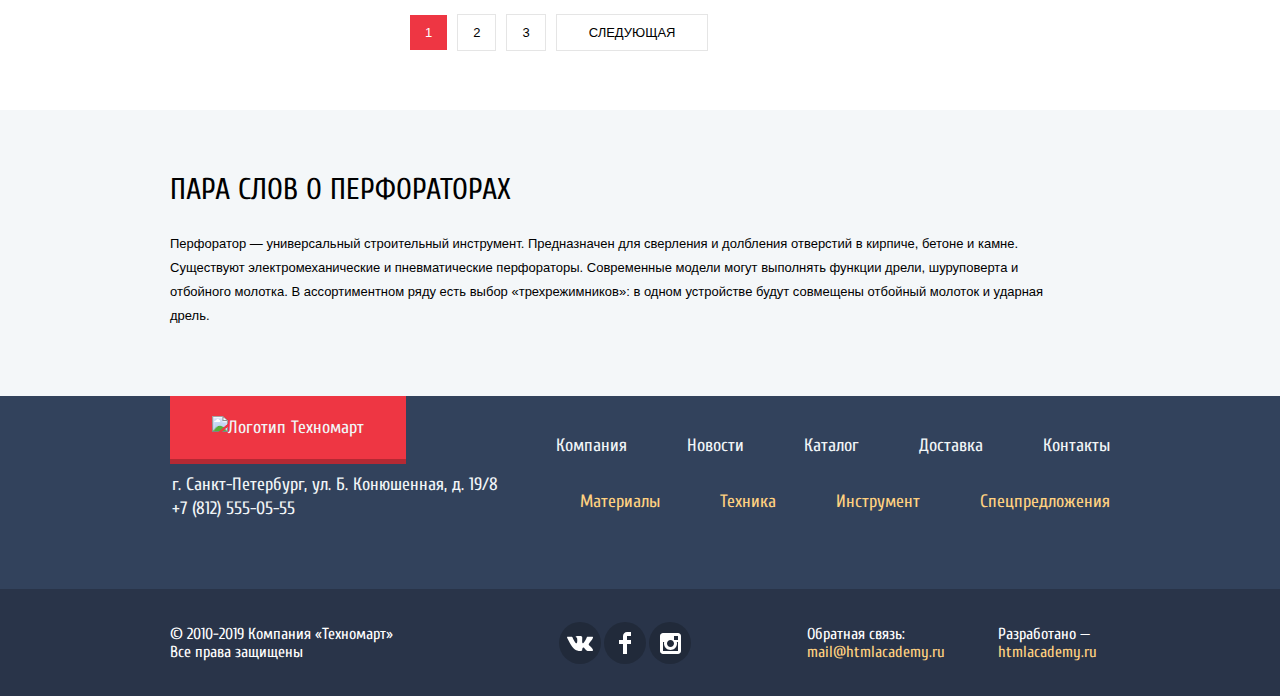
==== commit 9b04642f: "описание img" ====
--- a/catalog.html
+++ b/catalog.html
@@ -230,7 +230,7 @@
                 <a href="#" class="bookmark">В закладки</a>
               </div>
               <p class="product-item-image">
-                <img src="img/products/perforator_3000.jpg" width="218" height="170">
+                <img src="img/products/perforator_3000.jpg" width="218" height="170" alt="Перфоратор Bosch BFG 3000">
               </p>
               <p class="product-title">Перфоратор BOSCH
                 BFG 3000</p>
@@ -245,7 +245,7 @@
                 <a href="#" class="bookmark">В закладки</a>
               </div>
               <p class="product-item-image">
-                <img src="img/products/perforator_6000.jpg" width="218" height="170">
+                <img src="img/products/perforator_6000.jpg" width="218" height="170" alt="Перфоратор Bosch BFG 6000">
               </p>
               <p class="product-title">Перфоратор BOSCH
                 BFG 6000</p>
@@ -261,7 +261,7 @@
               </div>
               <div class="img-new"></div>
               <p class="product-item-image">
-                <img src="img/products/perforator_2000.jpg" width="218" height="170">
+                <img src="img/products/perforator_2000.jpg" width="218" height="170" alt="Перфоратор Bosch BFG 2000">
               </p>
               <p class="product-title">Перфоратор BOSCH
                 BFG 2000</p>
@@ -275,7 +275,7 @@
                 <a href="#" class="bookmark">В закладки</a>
               </div>
               <p class="product-item-image">
-                <img src="img/products/perforator_3000.jpg" width="218" height="170">
+                <img src="img/products/perforator_3000.jpg" width="218" height="170" alt="Перфоратор Bosch BFG 3000">
               </p>
               <p class="product-title">Перфоратор BOSCH
                 BFG 3000</p>
@@ -291,7 +291,7 @@
               </div>
               <div class="img-new"></div>
               <p class="product-item-image">
-                <img src="img/products/perforator_6000.jpg" width="218" height="170">
+                <img src="img/products/perforator_6000.jpg" width="218" height="170" alt="Перфоратор Bosch BFG 6000">
               </p>
               <p class="product-title">Перфоратор BOSCH
                 BFG 6000</p>
@@ -306,7 +306,7 @@
                 <a href="#" class="bookmark">В закладки</a>
               </div>
               <p class="product-item-image">
-                <img src="img/products/perforator_2000.jpg" width="218" height="170">
+                <img src="img/products/perforator_2000.jpg" width="218" height="170" alt="Перфоратор Bosch BFG 2000">
               </p>
               <p class="product-title">Перфоратор BOSCH
                 BFG 2000</p>
@@ -321,7 +321,7 @@
               </div>
               <div class="img-new"></div>
               <p class="product-item-image">
-                <img src="img/products/perforator_3000.jpg" width="218" height="170">
+                <img src="img/products/perforator_3000.jpg" width="218" height="170" alt="Перфоратор Bosch BFG 3000">
               </p>
               <p class="product-title">Перфоратор BOSCH
                 BFG 3000</p>
@@ -336,7 +336,7 @@
                 <a href="#" class="bookmark">В закладки</a>
               </div>
               <p class="product-item-image">
-                <img src="img/products/perforator_6000.jpg" width="218" height="170">
+                <img src="img/products/perforator_6000.jpg" width="218" height="170" alt="Перфоратор Bosch BFG 6000">
               </p>
               <p class="product-title">Перфоратор BOSCH
                 BFG 6000</p>
@@ -351,7 +351,7 @@
                 <a href="#" class="bookmark">В закладки</a>
               </div>
               <p class="product-item-image">
-                <img src="img/products/perforator_2000.jpg" width="218" height="170">
+                <img src="img/products/perforator_2000.jpg" width="218" height="170" alt="Перфоратор Bosch BFG 2000">
               </p>
               <p class="product-title">Перфоратор BOSCH
                 BFG 2000</p>
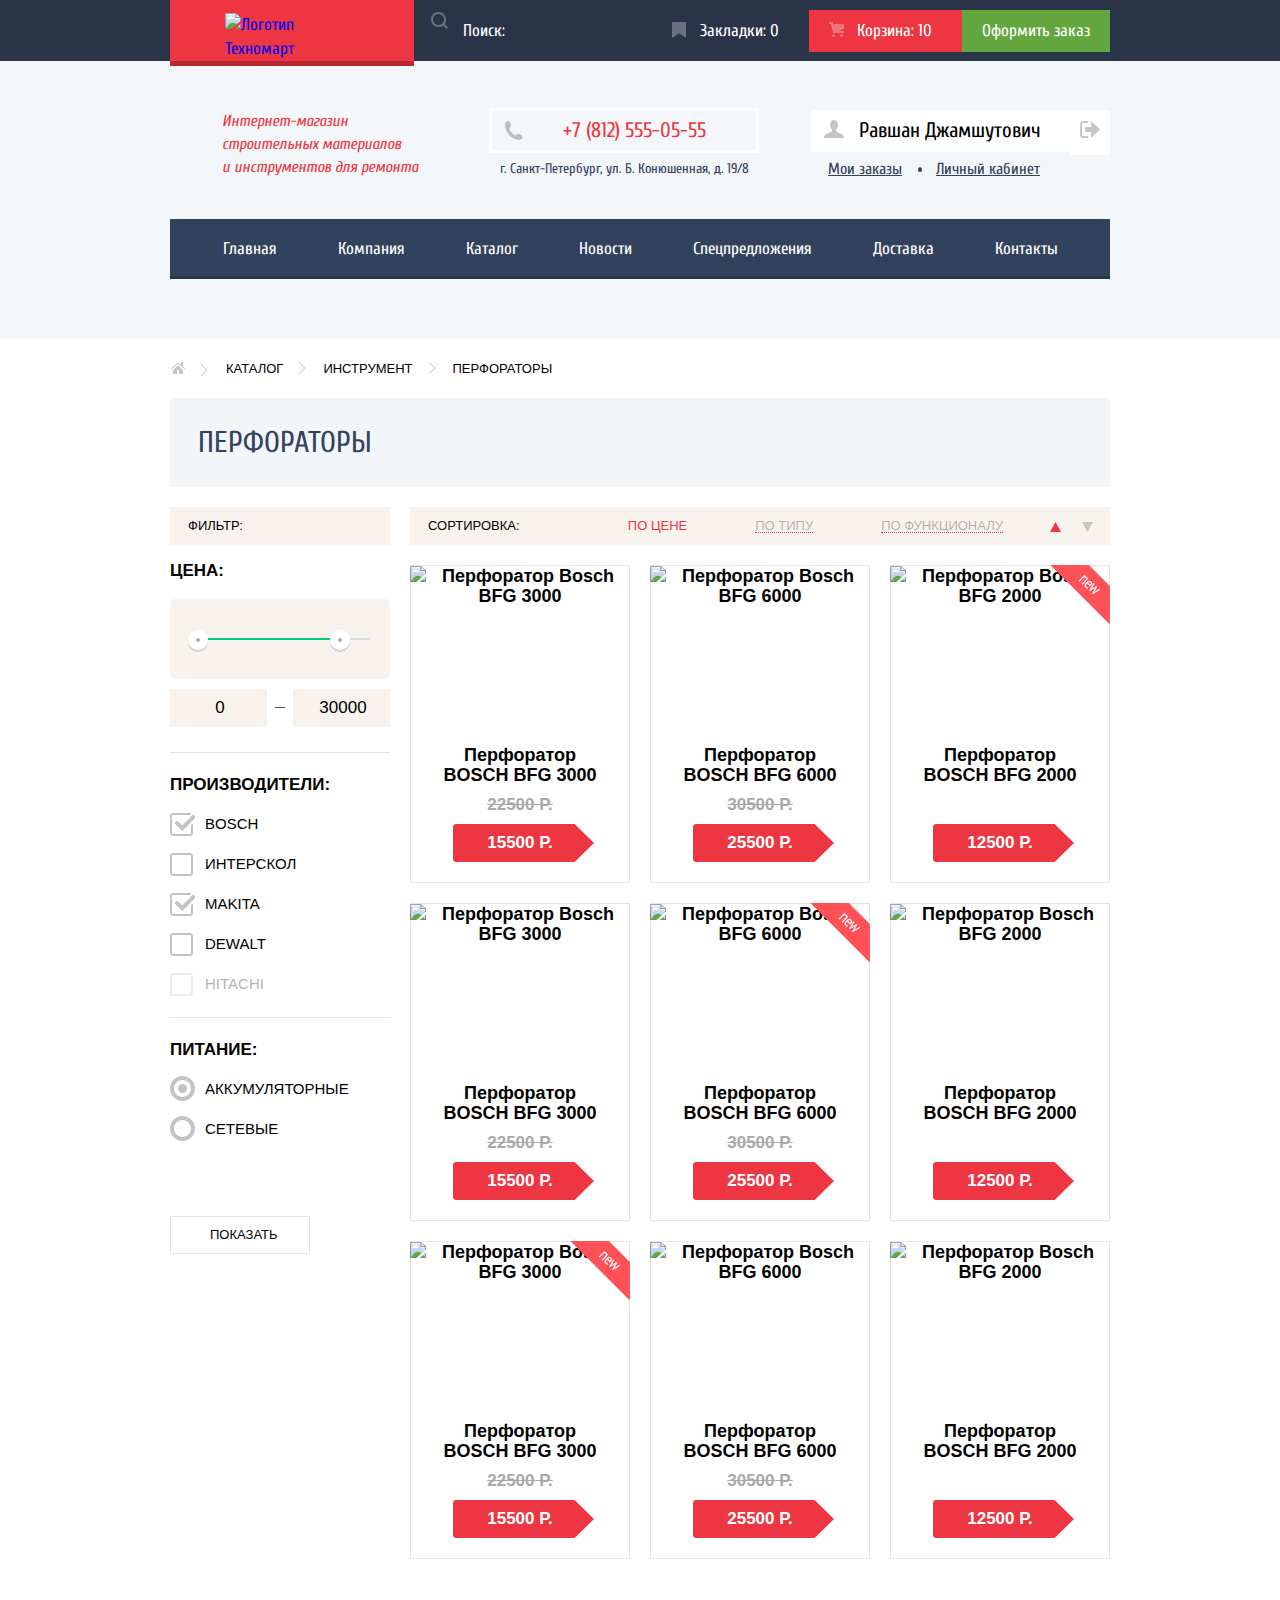
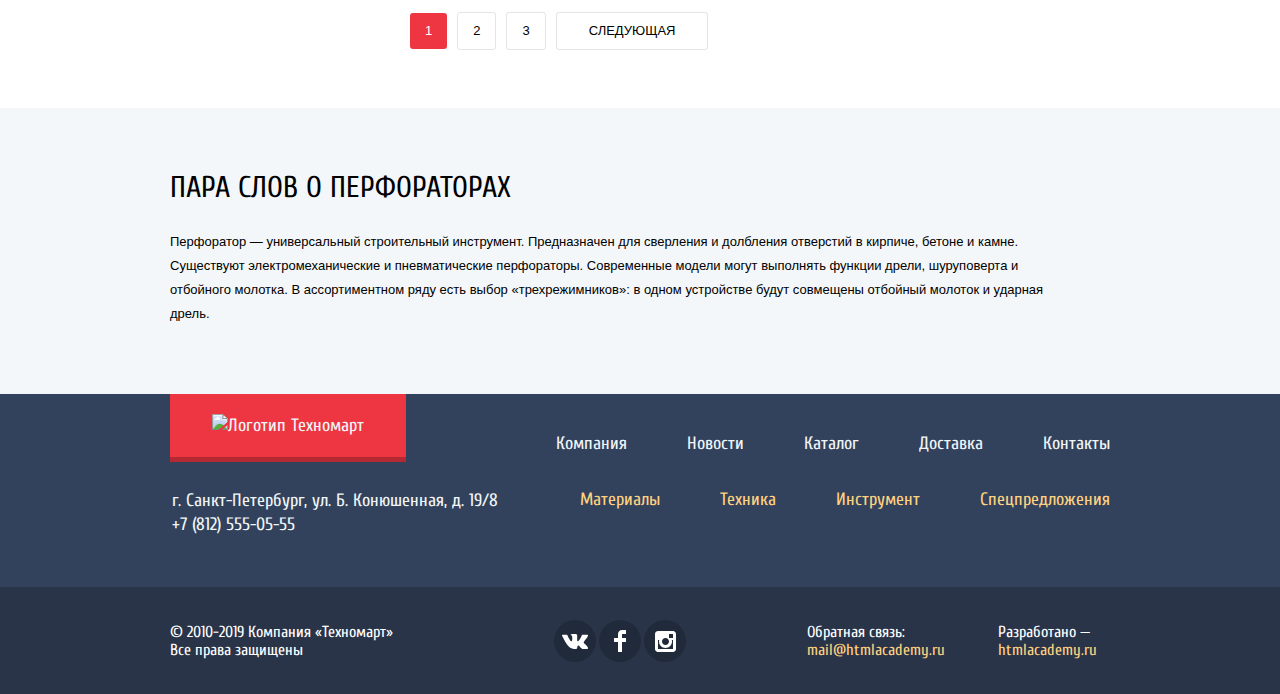
==== commit 49a7a8df: "удалила файлы с заглавными" ====
--- a/catalog.html
+++ b/catalog.html
@@ -5,7 +5,7 @@
     <title>HTML Academy: Техномарт. Каталог</title>
     <link href="https://fonts.googleapis.com/css?family=Cuprum:400,400i,700&verbarPT+Sans:400,700&display=swap&subset=cyrillic" rel="stylesheet">
     <link href="css/normalize-min.css" rel="stylesheet">
-    <link href="css/style-min.css" rel="stylesheet">
+    <link href="css/style.css" rel="stylesheet">
   </head>
 
   <body>
--- a/css/style.css
+++ b/css/style.css
@@ -0,0 +1,2208 @@
+body {
+  margin: 0;
+  padding: 0;
+  font-family: "Cuprum", Arial, sans-serif;
+  font-size: 13px;
+  line-height: 24px;
+  color: black;
+}
+
+a {
+  text-decoration: none;
+}
+
+.visually-hidden:not(:focus):not(:active),
+input[type="checkbox"].visually-hidden,
+input[type="radio"].visually-hidden {
+  position: absolute;
+  width: 1px;
+  height: 1px;
+  margin: -1px;
+  border: 0;
+  padding: 0;
+  white-space: nowrap;
+  clip-path: inset(100%);
+  clip: rect(0 0 0 0);
+  overflow: hidden;
+}
+
+.button {
+  background-color: #ee3643;
+  color: white;
+  font-family: "Cuprum", Arial, sans-serif;
+  font-size: 14px;
+  line-height: 18px;
+  text-transform: uppercase;
+  text-align: center;
+  border-radius: 3px;
+  height: 38px;
+  display: block;
+  box-sizing: border-box;
+  padding: 0;
+  padding-top: 11px;
+}
+
+.button:hover {
+  background-color: #ca2c37;
+}
+
+.button:active {
+  background-color: #ba2732;
+}
+
+.main-header {
+  background-color: #f4f7f9;
+  font-size: 17px;
+}
+
+.header-up {
+  background-color: #293449;
+  color: white;
+  min-height: 42px;
+  margin: 0;
+  padding: 0;
+}
+
+.container {
+  width: 940px;
+  margin: 0 auto;
+  padding: 0;
+  display: flex;
+  flex-direction: column;
+}
+
+.header-logo {
+  display: flex;
+  margin: 0;
+  padding: 0;
+  min-height: 42px;
+}
+
+.user-action {
+  display: flex;
+  justify-content: space-between;
+  width: 720px;
+  padding: 0;
+  margin: 0;
+  flex-grow: 1;
+}
+
+.logo {
+  background-color: #ee3643;
+  box-shadow: 0 5px 0 0 #b52933;
+  padding: 0;
+  margin: 0;
+}
+
+.logo img {
+  margin-top: 13px;
+  margin-left: 55px;
+  margin-right: 56px;
+}
+
+.logo:hover,
+.footer-logo:hover {
+  background-color: #ca2c37;
+  box-shadow: 0 5px 0 0 #9a212a;
+}
+
+.logo:active {
+  background-color: #ba2732;
+  box-shadow: 0 5px 0 0 #8e1e26;
+}
+
+.search-input {
+  flex-grow: 1;
+  position: relative;
+  margin: 0;
+  padding: 0;
+}
+
+.input-icon {
+  width: 17px;
+  height: 17px;
+  position: absolute;
+  z-index: 2;
+  top: 12px;
+  left: 17px;
+  opacity: 0.3;
+}
+
+.search:hover + .input-icon {
+  opacity: 1;
+}
+
+.search:focus + .input-icon path {
+  background-color: white;
+  fill: #ee3643;
+}
+
+.search:focus + .input-icon {
+  opacity: 1;
+}
+
+.search {
+  width: 100%;
+  height: 100%;
+  padding: 0;
+  padding-left: 49px;
+  background-color: #293449;
+  border-width: 0;
+  margin: 0;
+  position: relative;
+}
+
+.search:hover,
+.preferences a:hover {
+  background-color: #212a3a;
+}
+
+.search:focus {
+  background-color: white;
+  color: black;
+}
+
+.preferences {
+  display: flex;
+  justify-content: flex-end;
+  flex-wrap: wrap;
+  justify-content: flex-end;
+  align-items: center;
+  margin: 0;
+  padding: 0;
+}
+
+.preferences a {
+  color: white;
+  display: block;
+  padding: 9px 30px 9px 48px;
+}
+
+.preferences li {
+  list-style: none;
+  margin: 0;
+  position: relative;
+  padding: 0;
+}
+
+.preferences .bookmark::before {
+  content: "";
+  position: absolute;
+  width: 14px;
+  height: 16px;
+  background-image: url("../img/icon/icon-bookmark.svg");
+  opacity: 0.3;
+  top: 12px;
+  left: 20px;
+}
+
+.preferences .basket::before {
+  content: "";
+  position: absolute;
+  width: 15px;
+  height: 15px;
+  background-image: url("../img/icon/icon-cart.svg");
+  opacity: 0.3;
+  top: 12px;
+  left: 20px;
+}
+
+.preferences .arrange-order {
+  background-color: #63a63e;
+  padding: 9px 20px;
+  margin: 0;
+}
+
+.preferences a:active {
+  background-color: #161d29;
+  color: rgba(255, 255, 255, 0.6);
+}
+
+.preferences .arrange-order:hover {
+  background-color: #5fbb2d;
+}
+
+.preferences .arrange-order:active {
+  background-color: #518534;
+}
+
+.full {
+  background-color: #ee3643
+}
+
+input[type="search"]::-webkit-input-placeholder {
+  color: white;
+}
+
+input[type="search"]::-ms-input-placeholder {
+  color: white;
+}
+
+input[type="search"]::placeholder {
+  color: white;
+}
+
+.inform {
+  display: flex;
+  align-items: flex-start;
+  align-content: flex-start;
+  padding: 0;
+  width: 940px;
+  margin-top: 49px;
+  margin-bottom: 38px;
+  margin-left: auto;
+  margin-right: auto;
+}
+
+.description {
+  width: 197px;
+  color: #ee3643;
+  font-size: 16px;
+  line-height: 23px;
+  font-style: italic;
+  padding-left: 52px;
+  padding-right: 70px;
+  margin: 0;
+}
+
+.address {
+  color: #32425c;
+  font-size: 14px;
+  line-height: 24px;
+  text-align: center;
+  margin: 0;
+  margin-top: -2px;
+  padding: 0;
+  position: relative;
+}
+
+.telefon {
+  color: #ee3643;
+  font-size: 21px;
+  line-height: 21px;
+  border: 3px solid white;
+  display: block;
+  padding-top: 9px;
+  padding-bottom: 9px;
+  padding-right: 50px;
+  padding-left: 71px;
+  margin: 0;
+}
+
+.address::before {
+  content: "";
+  width: 19px;
+  height: 19px;
+  background-image: url("../img/icon/icon-phone.svg");
+  position: absolute;
+  top: 13px;
+  left: 15px;
+}
+
+.address span {
+  display: block;
+  margin-top: 4px;
+  padding: 0;
+}
+
+.user-navigation {
+  font-size: 21px;
+  line-height: 21px;
+  display: flex;
+  justify-content: space-between;
+  align-content: center;
+  align-items: flex-start;
+  padding: 0;
+  margin: 0;
+  margin-top: -3px;
+  margin-left: auto;
+  position: relative;
+}
+
+.user-navigation a {
+  background-color: white;
+  color: #000000;
+  margin-left: 10px;
+  padding: 12px 25px;
+  display: block;
+}
+
+.user-navigation > li:first-child > a {
+  padding-left: 48px;
+}
+
+.login {
+  width: 20px;
+  height: 17px;
+  position: absolute;
+  top: 12px;
+  left: 25px;
+}
+
+.login-button:hover + .login path {
+  fill: #293449;
+}
+
+.login-button:hover + .login polygon {
+  fill: #293449;
+}
+
+.user-navigation li,
+.user-navigation-authorized li {
+  list-style: none;
+  margin: 0;
+}
+
+.user-navigation a:hover {
+  color: #ee3643;
+}
+
+.user-navigation a:active {
+  color: rgba(0, 0, 0, 0.3);
+}
+
+.account-block {
+  display: flex;
+  flex-direction: column;
+  justify-content: space-between;
+  align-items: flex-end;
+  margin: 0;
+  margin-left: auto;
+}
+
+.user-navigation-authorized {
+  font-size: 21px;
+  line-height: 21px;
+  display: flex;
+  justify-content: space-between;
+  align-content: center;
+  align-items: flex-start;
+  padding: 0;
+  margin: 0;
+  position: relative;
+}
+
+.user-pic {
+  background-color: white;
+  color: #000000;
+  padding: 10px 29px 11px 48px;
+  display: block;
+}
+
+.out-button {
+  width: 40px;
+  height: 45px;
+  background-color: white;
+  display: block;
+  font-size: 0;
+  padding: 0;
+  margin: 0;
+}
+
+.user-pic:active {
+  color: rgba(0, 0, 0, 0.3);
+}
+
+.user {
+  width: 20px;
+  height: 18px;
+  position: absolute;
+  top: 10px;
+  left: 13px;
+  margin: 0;
+  padding: 0;
+}
+
+.user-pic:hover > .user path {
+  fill: #32425C;
+}
+
+.user-pic:active > .user path {
+  fill: #c5c5c5;
+}
+
+.logout {
+  width: 21px;
+  height: 17px;
+  position: absolute;
+  top: 11px;
+  right: 10px;
+  margin: 0;
+  padding: 0;
+}
+
+.out-button:hover .logout path {
+  fill: #32425C;
+}
+
+.out-button:hover .logout polygon {
+  fill: #32425C;
+}
+
+.out-button:active .logout path {
+  fill: #c5c5c5;
+}
+
+.out-button:active .logout polygon {
+  fill: #c5c5c5;
+}
+
+.account {
+  display: flex;
+  justify-content: flex-start;
+  width: 299px;
+  margin: 0;
+  margin-top: 2px;
+  padding-left: 17px;
+  position: relative;
+}
+
+.account a {
+  color: #32425c;
+  text-decoration: underline;
+  font-size: 16px;
+  color: #32425c;
+  padding: 17px;
+}
+
+.account a:hover {
+  color: #ee3643;
+}
+
+.account a:active {
+  color: rgba(50, 66, 92, 0.3)
+}
+
+.account li {
+  list-style: none;
+}
+
+.account::after {
+  content: "";
+  width: 4px;
+  height: 5px;
+  border-radius: 50%;
+  background-color: #32425c;
+  position: absolute;
+  top: 10px;
+  left: 124px;
+}
+
+.site-navigation a {
+  color: white;
+  display: block;
+  padding: 18px 25px;
+}
+
+.site-navigation {
+  background-color: #32425c;
+  box-shadow: 0 -3px 0 0 #293449 inset;
+  display: flex;
+  flex-wrap: wrap;
+  width: 940px;
+  margin: 0 auto 60px auto;
+  padding: 0 22px;
+  box-sizing: border-box;
+}
+
+.site-navigation li {
+  display: flex;
+  justify-content: center;
+  align-items: center;
+  flex-grow: 1;
+  margin: 0;
+  padding: 0;
+}
+
+.site-navigation li:hover {
+  background-color: #1d2739;
+  box-shadow: 0 -3px 0 0 #293449 inset;
+}
+
+.site-navigation a:active {
+  color: rgba(255, 255, 255, 0.5);
+}
+
+.promo {
+  margin-top: 59px;
+  position: relative;
+  margin-bottom: 319px;
+}
+
+.promo-offers {
+  display: flex;
+  flex-direction: row;
+  flex-wrap: wrap;
+  margin: 0;
+  padding: 0;
+}
+
+.promo-item {
+  list-style: none;
+  color: white;
+  font-size: 24px;
+  width: 300px;
+  height: 123px;
+  box-sizing: border-box;
+  padding-top: 24px;
+  padding-left: 23px;
+  padding-bottom: 22px;
+  margin-right: 20px;
+  display: flex;
+  flex-direction: column;
+  justify-content: space-between;
+  margin-bottom: 20px;
+}
+
+.promo-item:nth-child(3n) {
+  margin: 0;
+}
+
+.promo-item{
+  position: relative;
+}
+
+.img-new {
+  position: absolute;
+  top: -1px;
+  right: -1px;
+  background-image: url("../img/new_flag.png");
+  background-repeat: no-repeat;
+  width: 60px;
+  height: 59px;
+}
+
+.promo-item .img-new {
+  top: 0;
+  right: 0;
+}
+
+.promo-offers li:first-child {
+  background-color: #ffbf47;
+  background-image: url("../img/icon/icon-bucket.svg");
+  background-repeat: no-repeat;
+  background-position: 213px 31px;
+}
+
+.promo-offers li:nth-child(2) {
+  background-color: #3bbce3;
+  background-image: url("../img/icon/icon-dril.svg");
+  background-repeat: no-repeat;
+  background-position: 197px 33px;
+}
+
+.promo-offers li:nth-child(3) {
+  background-color: #dc91d8;
+  background-image: url("../img/icon/icon-tractor.svg");
+  background-repeat: no-repeat;
+  background-position: 191px 31px;
+}
+
+.promo-offers li:nth-child(4){
+  background-color: #8ed78f;
+  background-image: url("../img/icon/icon-basket.svg");
+  background-repeat: no-repeat;
+  background-position: 196px 26px;
+  position: absolute;
+  top: 143px;
+  left: 640px;
+}
+
+.promo-offers li:last-child {
+  background-color: #ffc047;
+  background-image: url("../img/icon/icon-auto.svg");
+  background-repeat: no-repeat;
+  background-position: 191px 32px;
+  position: absolute;
+  top: 286px;
+  left: 640px;
+}
+
+.button-promo {
+  color: white;
+  font-size: 14px;
+  text-transform: uppercase;
+  text-align: center;
+  background-color: rgba(0, 0, 0, 0.1);
+  border-radius: 3px;
+  display: flex;
+  justify-content: center;
+  align-items: center;
+}
+
+.button-promo:hover {
+  background-color: rgba(0, 0, 0, 0.2);
+}
+
+.button-promo:active {
+  background-color: rgba(0, 0, 0, 0.3);
+}
+
+.promo-item a {
+  width: 138px;
+  height: 38px;
+}
+
+.slider {
+  background-color: #cccccc;
+  font-size: 18px;
+  line-height: 24px;
+  color: white;
+  width: 620px;
+  height: 266px;
+  position: absolute;
+}
+
+.slider-list {
+  list-style: none;
+  margin: 0;
+  padding: 0;
+}
+
+.slider-content .button {
+  margin-top: 122px;
+  margin-bottom: 22px;
+  left: 26px;
+  width: 195px;
+  height: 38px;
+}
+
+.slider b {
+  font-size: 36px;
+  line-height: 36px;
+  text-transform: uppercase;
+  color: white;
+  margin: 0;
+  padding: 0;
+}
+
+.slider p {
+  margin: 0;
+  margin-top: 2px;
+  padding: 0;
+}
+
+.slider-content {
+  width: 620px;
+  height: 266px;
+  padding-top: 23px;
+  padding-left: 24px;
+  display: none;
+}
+
+#product1:checked ~ .slider-list #slide1,
+#product2:checked ~ .slider-list #slide2 {
+  display: block;
+}
+
+#product1:checked ~ .slider-controls label[for="product1"],
+#product2:checked ~ .slider-controls label[for="product2"] {
+  background-color: #ee3643;
+}
+
+.slider-controls label {
+  display: inline-block;
+  vertical-align: top;
+  width: 6px;
+  height: 6px;
+  margin-right: 10px;
+  background-color: #ffffff;
+  border: 2px solid #ffffff;
+  border-radius: 50%;
+  cursor: pointer;
+}
+
+.slider-controls {
+  position: absolute;
+  top: 220px;
+  left: 295px;
+  font-size: 0;
+  margin: 0;
+}
+
+.slider-content:first-child {
+  background-image: url("../img/perforators.jpg");
+  background-repeat: no-repeat;
+}
+
+.slider-content:last-child {
+  background-image: url("../img/drills.jpg");
+  background-repeat: no-repeat;
+}
+
+.back,
+.next {
+  position: absolute;
+  z-index: 2;
+  background-color: transparent;
+  border: 0;
+  width: 42px;
+  height: 200px;
+  cursor: pointer;
+}
+
+.back:disabled,
+.next:disabled {
+  opacity: 0.3;
+}
+
+.back {
+  top: 0;
+  left: 5px;
+  background-image: url("../img/icon/icon-left.svg");
+  background-repeat: no-repeat;
+  background-position: 100% 114px;
+}
+
+.next {
+  top: 0;
+  right: 0;
+  background-image: url("../img/icon/icon-right.svg");
+  background-repeat: no-repeat;
+  background-position: 0 114px;
+}
+
+.section-head {
+  display: flex;
+  flex-wrap: wrap;
+  margin: 0;
+  padding: 0;
+  align-items: flex-start;
+  justify-content: flex-start;
+  background-color: #f9f5f0;
+}
+
+.section-head h2 {
+  font-size: 30px;
+  line-height: 40px;
+  font-weight: 400;
+  text-transform: uppercase;
+  color: #32425c;
+  margin-left: 28px;
+}
+
+.section-head .button {
+  margin-right: 24px;
+  width: 253px;
+  margin-top: 25px;
+  margin-bottom: 26px;
+  margin-left: auto;
+  flex-shrink: 0;
+}
+
+.main-section li {
+  list-style: none;
+}
+
+.popular {
+  display: flex;
+  flex-wrap: wrap;
+  justify-content: space-between;
+  padding: 0;
+  margin: 20px 0 0 0;
+}
+
+.product-item {
+  font-family: "PT Sans", Arial, sans-serif;
+  font-size: 18px;
+  font-weight: bold;
+  line-height: 20px;
+  text-align: center;
+  border: 1px solid #e5e5e5;
+  box-sizing: border-box;
+  position: relative;
+  display: flex;
+  flex-wrap: wrap;
+  flex-direction: column;
+  align-items: center;
+  align-content: center;
+  width: 220px;
+  min-height: 318px;
+  padding: 0;
+}
+
+.product-item-image {
+  margin: 0;
+  padding: 0;
+  height: 170px;
+}
+
+.product-title {
+  display: block;
+  width: 220px;
+  -moz-margin: 0;
+       margin: 0;
+  padding: 9px 30px 0 30px;
+  box-sizing: border-box;
+}
+
+.line-through {
+  font-size: 17px;
+  line-height: 18px;
+  text-transform: uppercase;
+  color: #a9a9a9;
+  text-decoration: line-through;
+  margin: 0;
+  margin-left: -7px;
+  padding: 0;
+}
+
+.product-item:hover {
+  box-shadow: 0px 10px 25px 0 rgba(41, 52, 73, 0.5);
+}
+
+.price {
+  margin: auto 36px 20px 43px;
+  padding: 0;
+}
+
+.button-product {
+  font-size: 17px;
+  font-weight: bold;
+  color: white;
+  background-image: url("../img/product_btn.svg");
+  background-repeat: no-repeat;
+  text-align: center;
+  text-transform: uppercase;
+  width: 141px;
+  height: 38px;
+  margin: 0;
+  margin-top: 10px;
+  display: block;
+  padding: 0;
+  padding-right: 7px;
+  padding-top: 9px;
+  box-sizing: border-box;
+}
+
+.action {
+  box-sizing: border-box;
+  width: 218px;
+  height: 164px;
+  padding-top: 44px;
+  padding-left: 42px;
+  padding-right: 42px;
+  margin: 0;
+  position: absolute;
+  top: 0;
+  left: 0;
+  background-color: white;
+  font-family: "Cuprum", Arial, sans-serif;
+  font-size: 14px;
+  line-height: 18px;
+  font-weight: 400;
+  text-transform: uppercase;
+  display: none;
+}
+
+.product-item:hover .action {
+  display: block;
+}
+
+.action .buy,
+.action .bookmark {
+  display: block;
+  box-sizing: border-box;
+  width: 135px;
+  height: 38px;
+  margin-bottom: 7px;
+}
+
+.action .buy {
+  background-color: #63a63e;
+  box-shadow: 0 -3px #367315 inset;
+  color: white;
+  padding-top: 10px;
+  position: relative;
+}
+
+.buy:hover {
+  background-color: #5fbb2d;
+  box-shadow: 0 -3px #367315 inset;
+}
+
+.buy:active {
+  background-color: #518534;
+}
+
+.action .bookmark:hover {
+  border: 3px solid #32425c;
+}
+
+.action .bookmark:active {
+  border: 3px solid #32425c;
+  opacity: 0.3;
+}
+
+.action .buy::before {
+  content: "";
+  width: 15px;
+  height: 15px;
+  position: absolute;
+  left: 12px;
+  top: 11px;
+  background-image: url("../img/icon/icon-cart.svg");
+  opacity: 0.3;
+  margin-right: 22px;
+}
+
+.action .bookmark {
+  color: #32425c;
+  border: 3px solid #63a63e;
+  border-radius: 3px;
+  padding-top: 8px;
+}
+
+.popular-brands {
+  display: flex;
+  flex-wrap: wrap;
+  justify-content: space-between;
+  padding: 0;
+  margin: 20px 0 65px 0;
+}
+
+.brands-item {
+  border: 1px solid #eaeaea;
+  width: 220px;
+  height: 145px;
+  margin-bottom: 20px;
+  display: flex;
+  box-sizing: border-box;
+}
+
+.bosch {
+  margin: 53px auto 55px auto;
+}
+
+.makita {
+  margin: 50px auto 55px auto;
+}
+
+.dewalt {
+  margin: 48px auto 53px auto;
+}
+
+.interskol {
+  margin: 21px 11px 36px 9px;
+}
+
+.hitachi {
+  margin: 58px 23px 56px 28px;
+}
+
+.lg {
+  margin: 35px 51px 37px 48px;
+}
+
+.aeg {
+  margin: 23px 34px 26px 35px;
+}
+
+.metabo {
+  margin: 34px 6px 42px 10px;
+}
+
+.brands-item:hover {
+  box-shadow: 0px 10px 25px 0 rgba(41, 52, 73, 0.5);
+}
+
+.brands-item:active {
+  box-shadow: 0px 4px 10px 0 rgba(41, 52, 73, 0.5);
+}
+
+.brands-item:active img {
+  opacity: 30%;
+}
+
+.service {
+  background-color: #f4f8fa;
+  margin: 0;
+  position: relative;
+}
+
+.service h2  {
+  font-size: 30px;
+  line-height: 30px;
+  font-weight: 400;
+  color: black;
+  text-transform: uppercase;
+}
+
+.service h2 {
+  margin: 65px 0 0 0;
+}
+
+.service-item h3 {
+  font-size: 36px;
+  line-height: 36px;
+  font-weight: 400;
+  color: #32425c;
+  text-transform: uppercase;
+  margin: -2px 0 0 0;
+}
+
+.service p {
+  font-family: "PT Sans", Arial, sans-serif;
+  font-size: 13px;
+  line-height: 24px;
+  margin: 26px 0 0 0;
+}
+
+.service-list p {
+  margin-top: 25px;
+}
+
+.service-row {
+  display: flex;
+  align-items: flex-start;
+  padding: 0;
+  margin: 70px 0 99px 0;
+}
+
+.service-option {
+  margin: 0;
+  margin-right:80px;
+  padding: 0;
+  position: relative;
+}
+
+.service-option::after {
+  content: "";
+  width: 10px;
+  height: 279px;
+  position: absolute;
+  background-image: url("../img/shadow.png");
+  top: -47px;
+  right: 0;
+}
+
+.service-button {
+  display: block;
+  font-size: 21px;
+  line-height: 30px;
+  font-weight: bold;
+  background-color: #32425c;
+  color: white;
+  box-shadow:
+    0px 1px 0 0 #293449,
+    0px 1px 0 0 #405069 inset;
+  border-width: 0;
+  width: 240px;
+  height: 62px;
+  text-align: left;
+  margin: 0;
+  padding-top: 14px;
+  padding-left: 22px;
+  box-sizing: border-box;
+  cursor: pointer;
+}
+
+.service-option label {
+  cursor: pointer;
+}
+
+.service-button:hover {
+  background-color: #293449;
+}
+
+.service-list {
+  list-style: none;
+  margin: 0;
+  padding: 0;
+}
+
+.service-item .button {
+  width: 195px;
+  margin-top: 31px;
+}
+
+.service-item {
+  position: relative;
+  display: none;
+}
+
+#service-1:checked ~ .service-list #service-slide-1,
+#service-2:checked ~ .service-list #service-slide-2,
+#service-3:checked ~ .service-list #service-slide-3 {
+  display: block;
+}
+
+#service-1:checked ~ .service-option label[for="service-1"],
+#service-2:checked ~ .service-option label[for="service-2"],
+#service-3:checked ~ .service-option label[for="service-3"] {
+  background-color: #ffffff;
+  color: #32425c;
+  box-shadow: 0px 1px 0 0 #ffffff inset;
+}
+
+.service-delivery::after {
+  content: "";
+  width: 468px;
+  height: 261px;
+  position: absolute;
+  background-image: url("../img/delivery.png");
+  left: 151px;
+  top: 25px;
+}
+
+.service-guarantee::after {
+  content: "";
+  width: 389px;
+  height: 283px;
+  position: absolute;
+  background-image: url("../img/guarantee.png");
+  top: 0;
+  left: 237px;
+}
+
+.service-credit::after {
+  content: "";
+  width: 465px;
+  height: 285px;
+  position: absolute;
+  background-image: url("../img/credit.png");
+  top: 0;
+  left: 163px;
+}
+
+.company {
+  display: flex;
+  justify-content: space-between;
+  align-items: flex-start;
+  padding-top: 78px;
+  padding-bottom: 55px;
+}
+
+.about-company {
+  display: flex;
+  flex-direction: column;
+  justify-content: space-between;
+  align-items: flex-start;
+}
+
+.about-company h2,
+.contacts h2 {
+  font-size: 30px;
+  line-height: 30px;
+  font-weight: 400;
+  color: black;
+  text-transform: uppercase;
+  padding: 0;
+  margin: 0;
+}
+
+.about-company p,
+.contacts p {
+  font-family: "PT Sans", Arial, sans-serif;
+  font-size: 13px;
+  line-height: 24px;
+  margin: 0;
+  margin-top: 25px;
+}
+
+.delivery-company {
+  margin: 0;
+  margin-bottom: 34px;
+  padding: 0;
+  padding-top: 3px;
+}
+
+.delivery-company li {
+  list-style: none;
+  font-size: 18px;
+  line-height: 24px;
+  margin: 16px 0 0 36px;
+  position: relative;
+}
+
+.delivery-company span::before {
+  content: "";
+  position: absolute;
+  width: 25px;
+  height: 2px;
+  background-color: #ee3643;
+  left: -36px;
+  top: 10px;
+}
+
+.about-company a {
+  width: 220px;
+}
+
+.contacts {
+  display: flex;
+  flex-direction: column;
+  justify-content: space-between;
+  margin: 0;
+}
+
+.contacts p {
+  margin-bottom: 31px;
+}
+
+.contacts a {
+  margin-bottom: 32px;
+}
+
+.main-footer {
+  background-color: #32425c;
+  margin: 0;
+}
+
+.footer-up {
+  min-height: 193px;
+}
+
+.container-row {
+  display: flex;
+  width: 940px;
+  margin: 0 auto;
+  padding: 0;
+}
+
+.footer-up .container-row {
+  margin-bottom: 14px;
+}
+
+.footer-logo {
+  background-color: #ee3643;
+  box-shadow: 0 5px 0 0 #b52933;
+}
+
+.footer-logo {
+  min-height: 63px;
+  padding: 0;
+}
+
+.footer-logo img {
+  margin-top: 20px;
+  margin-left: 42px;
+  margin-right: 42px;
+}
+
+.company-navigation {
+  display: flex;
+  flex-wrap: wrap;
+  align-items: flex-end;
+  justify-content: flex-end;
+  margin: 0;
+  padding: 0;
+  padding-top: 36px;
+  flex-grow: 1;
+}
+
+.company-navigation li,
+.catalog-navigation li {
+  padding-left: 60px;
+}
+
+.company-navigation li:last-child,
+.catalog-navigation li:last-child {
+  padding-right: 0;
+}
+
+.catalog-navigation {
+  display: flex;
+  flex-wrap: wrap;
+  align-items: flex-start;
+  justify-content: flex-end;
+  flex-grow: 1;
+  padding: 0;
+  padding-top: 4px;
+}
+
+.footer-up a {
+  color: #f1f5f7;
+  font-size: 18px;
+  line-height: 24px;
+}
+
+.footer-down {
+  background-color: #293449;
+  min-height: 107px;
+  margin: 0;
+  padding-top: 0;
+}
+
+.footer-down .container-row {
+  padding-top: 20px;
+}
+
+.footer-address {
+  flex-shrink: 0;
+  margin-left: 2px;
+  margin-top: 18px;
+}
+
+.footer-address span,
+.footer-address a {
+  display: block;
+  color: #f1f5f7;
+  font-size: 18px;
+  line-height: 24px;
+}
+
+.company-navigation a:active,
+.catalog-navigation a:active {
+  opacity: 0.5;
+}
+
+.main-footer li {
+  list-style: none;
+}
+
+.catalog-navigation a {
+  color: #ffd180;
+}
+
+.footer-down p,
+.footer-down a {
+  color: white;
+  font-size: 16px;
+  line-height: 18px;
+  flex-shrink: 0;
+}
+
+.social {
+  display: flex;
+  flex-wrap: wrap;
+  justify-content: center;
+  align-items: center;
+  align-content: center;
+  margin: 0;
+  margin-left: auto;
+  padding: 0;
+}
+
+.social-icon {
+  width: 42px;
+  height: 42px;
+  background-color: #212a3a;
+  border-radius: 50%;
+  margin-right: 3px;
+  cursor: pointer;
+}
+
+.social-vk {
+  background-image: url("../img/icon/icon-vk.svg");
+  background-repeat: no-repeat;
+  background-position: 50% 50%;
+}
+
+.social-fb {
+  background-image: url("../img/icon/icon-fb.svg");
+  background-repeat: no-repeat;
+  background-position: 50% 50%;
+}
+
+.social-inst {
+  background-image: url("../img/icon/icon-insta.svg");
+  background-repeat: no-repeat;
+  background-position: 50% 50%;
+}
+
+.social-icon a {
+  padding: 20px 20px;
+}
+
+.social-icon:hover,
+.social-icon:active,
+.social-icon:focus  {
+  background-color: #ee3643;
+}
+
+.social-icon a:focus {
+  outline: rgb(59, 153, 252) auto 5px;
+}
+
+.development {
+  display: flex;
+  flex-shrink: 0;
+  margin-left: 65px;
+}
+
+.development p {
+  padding-left: 53px;
+}
+
+.development span {
+  display: block;
+}
+
+.development:last-child {
+  padding-right: 13px;
+}
+
+.development a {
+  color: #ffd180;
+}
+
+.development a:active {
+  color: #ee3643;
+  border-width: 0;
+}
+
+.modal {
+  position: fixed;
+  background-color: white;
+  box-sizing: border-box;
+  width: 620px;
+  top: 120px;
+  left: 50%;
+  margin: 0;
+  display: none;
+  z-index: 9;
+}
+
+.modal-login {
+  box-sizing: border-box;
+  width: 620px;
+  top: 120px;
+  left: 50%;
+  margin: 0;
+  margin-left: -310px;
+  box-shadow: 0px 20px 40px 0 rgba(0, 0, 0, 0.75),
+              0 -7px 0 0 #ee3643,
+              0 -112px 0 0 #f4f4f4 inset;
+  padding-top: 46px;
+  padding-left: 80px;
+  padding-right: 80px;
+  font-size: 18px;
+  line-height: 18px;
+  z-index: 9;
+}
+
+.modal-login input,
+.modal-login textarea {
+  font-family: "PT Sans", Arial, sans-serif;
+  font-size: 13px;
+  line-height: 18px;
+  padding-left: 16px;
+  padding-top: 8px;
+  padding-bottom: 8px;
+  color: #a9a9a9;
+  margin: 0;
+  margin-top: 10px;
+  box-sizing: border-box;
+  border: 2px solid #dee3e4;
+}
+
+.modal-login input {
+  width: 220px;
+}
+
+.modal-login textarea {
+  width: 100%;
+  margin-bottom: 37px;
+}
+
+.modal-login input:hover,
+.modal-login textarea:hover {
+  border: 2px solid #b5b5b5;
+}
+
+.modal-login input:focus,
+.modal-login textarea:focus {
+  border: 2px solid #ee3643;
+}
+
+.modal-login h3 {
+  font-size: 30px;
+  line-height: 30px;
+  display: block;
+  box-sizing: border-box;
+  padding-top: 18px;
+  padding-bottom: 105px;
+  margin-right: 44px;
+  padding-left: 99px;
+  margin: 0;
+  position: relative;
+}
+
+.modal-login h3::before {
+  content: "";
+  width: 66px;
+  height: 66px;
+  background-image: url("../img/icon/modal-check.svg");
+  position: absolute;
+  left: 0;
+  top: 0;
+}
+
+.order-buttons {
+  display: flex;
+  justify-content: space-between;
+  margin-bottom: 37px;
+}
+
+.order-buttons a {
+  width: 220px;
+}
+
+.order-buttons button {
+  border: 0;
+  background-color: white;
+  width: 220px;
+}
+
+.login-form {
+  display: flex;
+  flex-direction: column;
+  margin: 0;
+  padding: 0;
+}
+
+.login-form p {
+  padding: 0;
+  margin: 0;
+}
+
+.user-data {
+  display: flex;
+  justify-content: space-between;
+  margin: 0;
+  margin-bottom: 21px;
+}
+
+.user-data input {
+  flex-grow: 1;
+  flex-shrink: 0;
+}
+
+.login-form .button {
+  width: 100%;
+  border: 0;
+  margin: 37px 0;
+  padding-top: 0;
+}
+
+.modal-map {
+  width: 940px;
+  height: 446px;
+  left: 50%;
+  margin-left: -470px;
+  box-shadow: 0px 0px 16px 8px rgba(0, 0, 0, 0.5);
+  box-sizing: border-box;
+  z-index: 9;
+}
+
+.modal-map iframe {
+  position: relative;
+  z-index: 2;
+}
+
+.modal-map img {
+  position: absolute;
+  top: 0;
+  left: 0;
+  z-index: 1;
+}
+
+.modal-close {
+  width: 21px;
+  height: 21px;
+  background-color: transparent;
+  border: 0;
+  cursor: pointer;
+  position: absolute;
+  right: 6px;
+  top: 9px;
+  z-index: 9;
+}
+
+.modal-close::after {
+  content: "";
+  position: absolute;
+  width: 21px;
+  height: 21px;
+  background-image: url("../img/icon/icon-close.svg");
+  top: 0;
+  left: 0;
+}
+
+@keyframes appearence {
+  0% {
+    transform: translatey(100px);
+  }
+  100% {
+    transform: translateY(0);
+  }
+}
+
+.modal-show {
+  display: block;
+}
+
+.modal-show-form {
+  display: block;
+  animation-name: appearence;
+  animation-duration: 0.6s;
+  animation-fill-mode: backwards;
+}
+
+.breadcrumbs {
+  display: flex;
+  justify-content: flex-start;
+  align-items: center;
+  margin: 0;
+  padding: 0;
+  height: 59px;
+}
+
+.breadcrumbs li {
+  list-style: none;
+  position: relative;
+}
+
+.breadcrumbs li:not(:last-child):not(:first-child)::after {
+  content: "";
+  width: 8px;
+  height: 12px;
+  background-image: url("../img/icon/icon-right-small.svg");
+  position: absolute;
+  margin-left: -25px;
+  margin-top: 5px;
+}
+
+.breadcrumbs li:first-child::after {
+  content: "";
+  width: 8px;
+  height: 12px;
+  background-image: url("../img/icon/icon-right-small.svg");
+  position: absolute;
+  left: 30px;
+  top: 20px;
+}
+
+.breadcrumbs a {
+  color: black;
+  font-family: "PT Sans", Arial, sans-serif;
+  font-size: 13px;
+  text-transform: uppercase;
+  padding-right: 40px;
+}
+
+.breadcrumbs > li:first-child > a {
+  display: block;
+  width: 34px;
+  height: 32px;
+  background-image: url("../img/icon/icon-home.svg");
+  background-repeat: no-repeat;
+  background-position: 0 0;
+  padding: 0;
+  margin-top: 18px;
+  margin-right: 22px;
+}
+
+.catalog-container {
+  display: flex;
+  justify-content: space-between;
+  width: 940px;
+  margin: 0 auto;
+}
+
+.filter-list {
+  display: flex;
+  flex-direction: column;
+  width: 220px;
+  margin: 0;
+  padding: 0;
+}
+
+.filter-head {
+  display: block;
+  width: 220px;
+  height: 38px;
+  background-color: #f7f3ec;
+  padding: 0;
+  margin: 0;
+  margin-bottom: 11px;
+}
+
+.filter-sort,
+.product-item {
+  margin-bottom: 20px;
+}
+
+.sort h3,
+.filter-head h3 {
+  font-family: "PT Sans", Arial, sans-serif;
+  font-size: 13px;
+  font-weight: normal;
+  text-transform: uppercase;
+  padding: 0;
+  padding-left: 18px;
+  padding-top: 7px;
+  margin: 0;
+}
+
+.filter-sort {
+  display: flex;
+  justify-content: space-between;
+  align-items: center;
+  align-content: flex-start;
+  width: 700px;
+  min-height: 38px;
+  background-color: #f7f3ec;
+}
+
+.sort {
+  margin: 0;
+  padding: 0;
+  height: 38px;
+  flex-shrink: 0;
+}
+
+.sort2,
+.sort4 {
+  display: flex;
+  flex-wrap: wrap;
+  margin: 0;
+  padding: 0;
+}
+
+.sort2 {
+  justify-content: flex-end;
+}
+
+.filter-sort form {
+  margin-left: auto;
+}
+
+.sort4 {
+  margin-right: 7px;
+  margin-left: 40px;
+  position: relative;
+}
+
+.sort2 li,
+.sort4 li {
+  list-style: none;
+  margin: 0;
+  padding: 0;
+  display: flex;
+}
+
+.sort2 li:not(:first-child) {
+  margin-left: 68px;
+}
+
+.sort2-item {
+  flex-shrink: 0;
+}
+
+.sort2-item label {
+  font-family: "PT Sans", Arial, sans-serif;
+  font-size: 13px;
+  line-height: 18px;
+  color: rgba(0, 0, 0, 0.3);
+  text-transform: uppercase;
+  position: relative;
+  cursor: pointer;
+}
+
+.sort2-item label::after {
+  content: "";
+  width: 100%;
+  height: 1px;
+  border-bottom: 1px dotted #ee3643;
+  position: absolute;
+  left: 0;
+  top: 14px;
+}
+
+.sort2-item label:hover::after {
+  content: "";
+  width: 100%;
+  height: 1px;
+  border-bottom: 1px solid #ee3643;
+  position: absolute;
+  left: 0;
+  top: 14px;
+}
+
+.sort2-item input:focus + label,
+.sort4 input:focus ~ svg {
+  outline: rgb(59, 153, 252) auto 5px;
+}
+
+#filter-price:checked ~ label[for="filter-price"],
+#filter-type:checked ~ label[for="filter-type"],
+#filter-functional:checked ~ label[for="filter-functional"] {
+  color: #ee3643;
+}
+
+#filter-price:checked ~ label::after,
+#filter-type:checked ~ label::after,
+#filter-functional:checked ~ label::after {
+  display: none;
+}
+
+.sort4 label {
+  width: 30px;
+  height: 30px;
+  margin: 0;
+  padding: 0;
+  display: inline-block;
+  vertical-align: top;
+  cursor: pointer;
+}
+
+.ascending-icon,
+.descending-icon {
+  position: absolute;
+  top: 11px;
+  cursor: pointer;
+}
+
+.ascending-icon {
+  right: 42px;
+}
+
+.descending-icon {
+  right: 10px;
+}
+
+.ascending-icon:hover path {
+  fill: #000000;
+}
+
+.descending-icon:hover polyline {
+  fill: #000000;
+}
+
+.ascending-icon:active path,
+.descending-icon:active polyline,
+#filter-ascending:checked ~ .ascending-icon path,
+#filter-descending:checked ~ .descending-icon polyline {
+  fill: #ee3643;
+}
+
+.catalog {
+  display: flex;
+  flex-direction: column;
+  justify-content: space-between;
+  width: 700px;
+  margin: 0;
+  padding: 0;
+}
+
+.catalog-header {
+  display: flex;
+  align-items: center;
+  height: 89px;
+  background-color: #f2f6f8;
+  order: 2;
+  padding-left: 28px;
+  margin-bottom: 20px;
+}
+
+.catalog-header h1 {
+  font-size: 30px;
+  line-height: 30px;
+  font-weight: 400;
+  text-transform: uppercase;
+  color: #32425c;
+}
+
+.filter-button {
+  font-family: "PT Sans", Arial, sans-serif;
+  font-size: 13px;
+  line-height: 14px;
+  text-align: center;
+  vertical-align: middle;
+  text-transform: uppercase;
+  border: none;
+  background-color: white;
+  padding: 11px 39px;
+  cursor: pointer;
+  border: 1px solid #e5e5e5;
+  margin-top: 54px;
+  width: 140px;
+  display: block;
+}
+
+.filter-list fieldset {
+  margin: 0;
+  padding: 0;
+  border: 0;
+}
+
+.filter-name {
+  font-family: "PT Sans", Arial, sans-serif;
+  font-size: 17px;
+  line-height: 30px;
+  font-weight: bold;
+  text-transform: uppercase;
+  color: black;
+  margin: 0;
+  margin-bottom: 13px;
+  padding: 0;
+}
+
+.range-filter {
+  margin: 0;
+  padding: 0;
+  margin-bottom: 25px;
+}
+
+.range-controls,
+.min-price,
+.max-price {
+  background-color: #f7f3ec;
+  margin: 0;
+}
+
+.range-controls {
+  margin-bottom: 10px;
+  height: 41px;
+  border-radius: 5px;
+  padding-top: 39px;
+  padding-left: 20px;
+  padding-right: 20px;
+  position: relative;
+}
+
+.range-controls .scale {
+  height: 2px;
+  background-color: #d7dcde;
+}
+
+.range-controls .bar {
+  width: 152px;
+  height: 2px;
+  background-color: #00ca74;
+}
+
+.range-controls .toggle {
+  width: 4px;
+  height: 4px;
+  padding: 0;
+  border-radius: 50%;
+  border: 8px solid #ffffff;
+  background-color: #ababab;
+  box-shadow: 0 2px 1px 0 #cfcfcf;
+  position: absolute;
+  top: 31px;
+  cursor: pointer;
+}
+
+.range-controls .toggle-min {
+  left: 18px;
+}
+
+.range-controls .toggle-max {
+  left: 160px;
+}
+
+.price-controls {
+  font-size: 0;
+  display: flex;
+  justify-content: space-between;
+  align-items: center;
+}
+
+.price-controls label {
+  border-radius: 5px;
+}
+
+.price-controls input {
+  font-family: "PT Sans", Arial, sans-serif;
+  font-size: 17px;
+  text-align: center;
+  color: #000000;
+  background-color: #f7f3ec;
+  border: 0;
+  width: 75px;
+  padding-top: 9px;
+  padding-bottom: 9px;
+}
+
+.price-controls input[name="min-price"] {
+  padding-left: 20px;
+}
+
+.price-controls input[name="max-price"] {
+  padding-left: 20px;
+}
+
+.hyphen {
+  width: 10px;
+  height: 1px;
+  background-color: #444444;
+}
+
+.max-price {
+  text-align: right;
+}
+
+.divider {
+  width: 220px;
+  height: 1px;
+  background-color: #e5e5e5;
+  margin-bottom: 17px;
+}
+
+.brands,
+.power {
+  padding: 0;
+  margin: 0;
+  margin-bottom: 20px;
+}
+
+.brands li,
+.power li {
+  list-style: none;
+  margin: 0;
+  padding: 0;
+  padding-left: 35px;
+  position: relative;
+}
+
+.brands li,
+.power li {
+  margin-bottom: 16px;
+}
+
+.brands label,
+.power label {
+  font-family: "PT Sans", Arial, sans-serif;
+  font-size: 15px;
+  line-height: 20px;
+  text-transform: uppercase;
+}
+
+input:disabled + label {
+  opacity: 0.3;
+}
+
+.brands label::before {
+  content: "";
+  width: 23px;
+  height: 23px;
+  background-image: url("../img/icon/icon-checkbox-off.svg");
+  position: absolute;
+  opacity: 0.8;
+  left: 0;
+  top: 0;
+}
+
+.brands label:hover::before,
+.power label:hover::before {
+  opacity: 1;
+}
+
+.power label::before {
+  content: "";
+  width: 25px;
+  height: 25px;
+  background-image: url("../img/icon/icon-radio-off.svg");
+  position: absolute;
+  opacity: 0.8;
+  left: 0;
+  top: -2px;
+}
+
+input[type="checkbox"]:checked + label::before {
+  content: "";
+  width: 25px;
+  height: 23px;
+  background-image: url("../img/icon/icon-checkbox-on.svg");
+}
+
+input[type="radio"]:checked + label::before {
+  content: "";
+  width: 25px;
+  height: 25px;
+  background-image: url("../img/icon/icon-radio-on.svg");
+}
+
+input[type="checkbox"]:focus + label::before,
+input[type="radio"]:focus + label::before {
+  outline: rgb(59, 153, 252) auto 5px;
+}
+
+.catalog h2 {
+  order: 2;
+}
+
+.catalog-item {
+  display: flex;
+  flex-wrap: wrap;
+  justify-content: space-between;
+  margin: 0;
+  padding: 0;
+}
+
+.catalog-item li {
+  list-style: none;
+}
+
+.pagination {
+  margin-top: 40px;
+  margin-bottom: 65px;
+  padding: 0;
+  display: flex;
+}
+
+.pagination li {
+  list-style: none;
+  margin: 0;
+  margin-right: 10px;
+}
+
+.pagination a {
+  padding: 10px 15px 11px 15px;
+  border: 1px solid #e5e5e5;
+  border-radius: 3px;
+  font-family: "PT Sans", Arial, sans-serif;
+  font-size: 13px;
+  line-height: 18px;
+  text-transform: uppercase;
+  color: black;
+}
+
+.pagination a:hover {
+  border-color: #bdc6ca;
+}
+
+.pagination a:active {
+  border-color: #ee3643;
+}
+
+.pagination-current a {
+  background-color: #ee3643;
+  border: 2px solid #ee3643;
+  border-radius: 3px;
+  color: white;
+  border: 0;
+}
+
+.pagination-next a {
+  padding-left: 32px;
+  padding-right: 32px;
+}
+
+.item-description {
+  background-color: #f4f7f9;
+  padding-top: 65px;
+  padding-bottom: 68px;
+}
+
+.item-description h2 {
+  font-size: 30px;
+  line-height: 30px;
+  font-weight: 400;
+  text-transform: uppercase;
+  padding: 0;
+  margin: 0;
+  margin-bottom: 27px;
+}
+
+.item-description p {
+  font-family: "PT Sans", Arial, sans-serif;
+  font-size: 13px;
+  padding: 0;
+  padding-right: 39px;
+  margin: 0;
+}
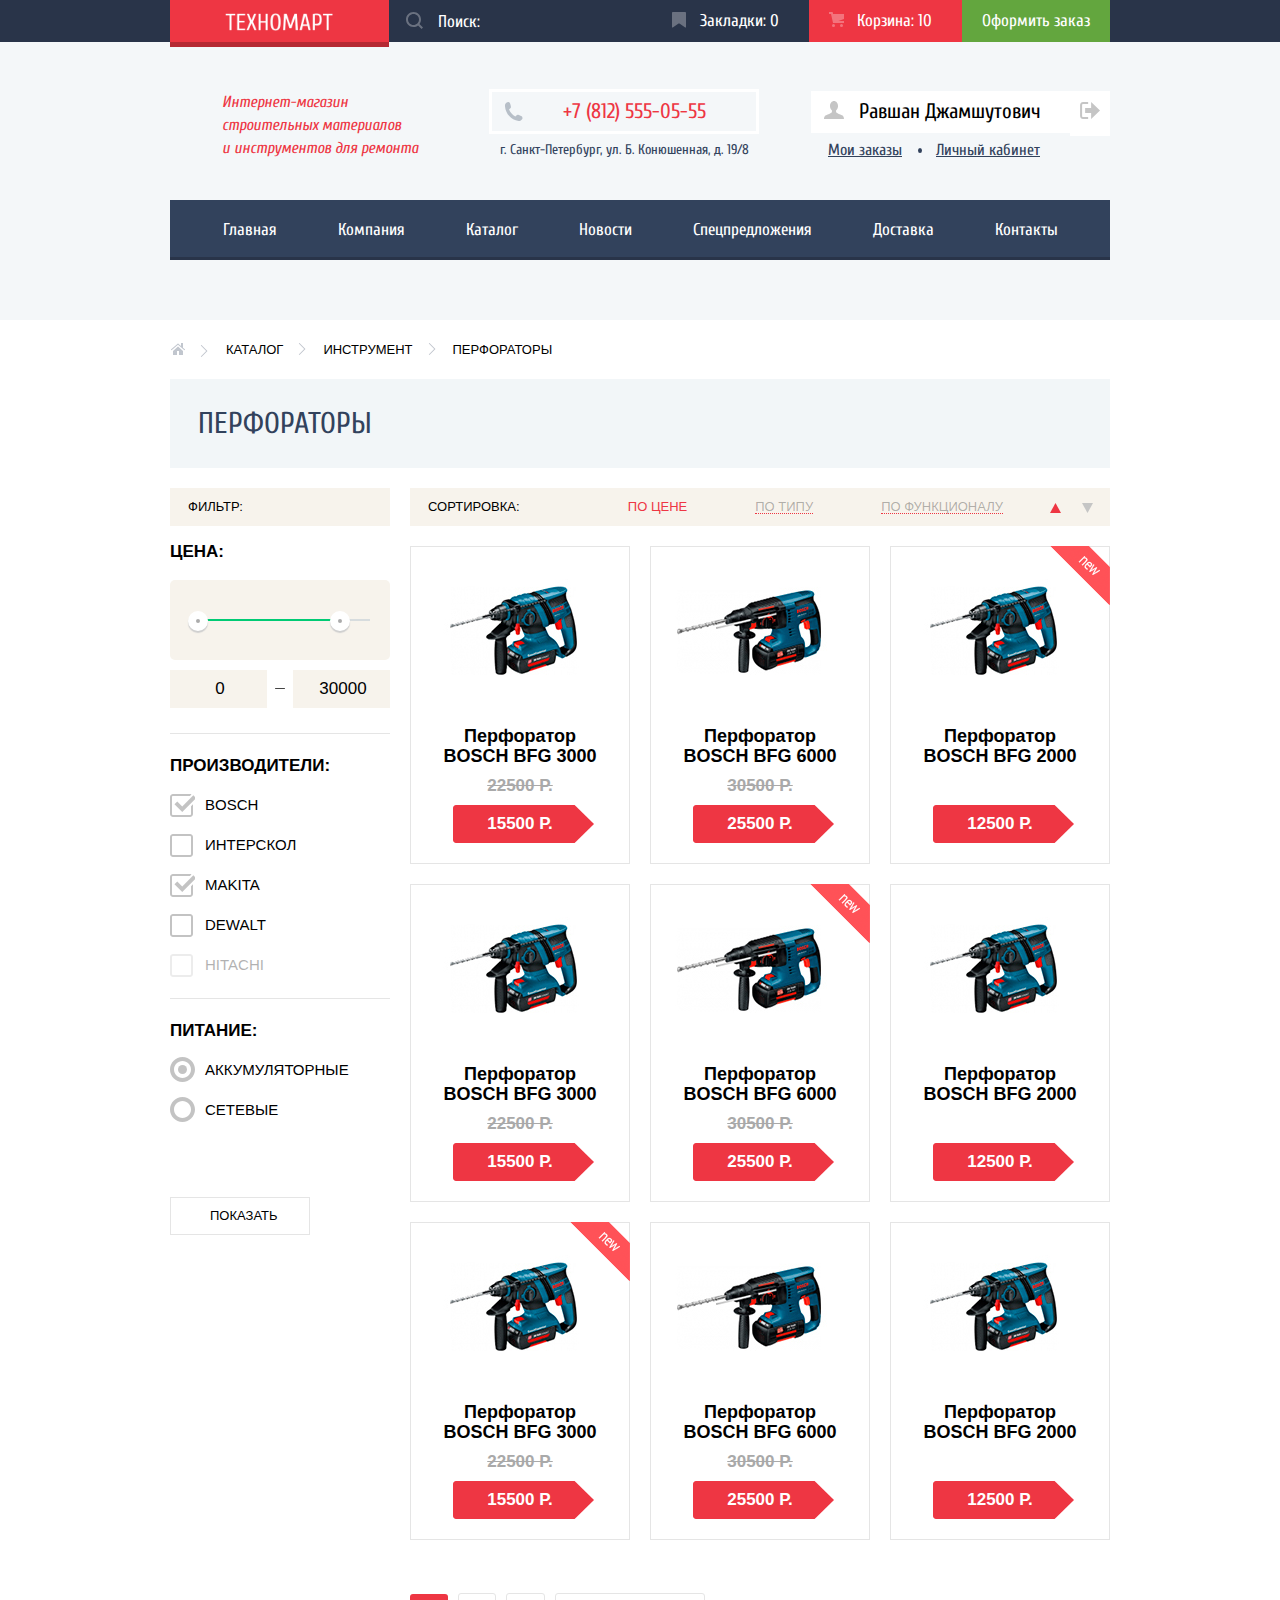
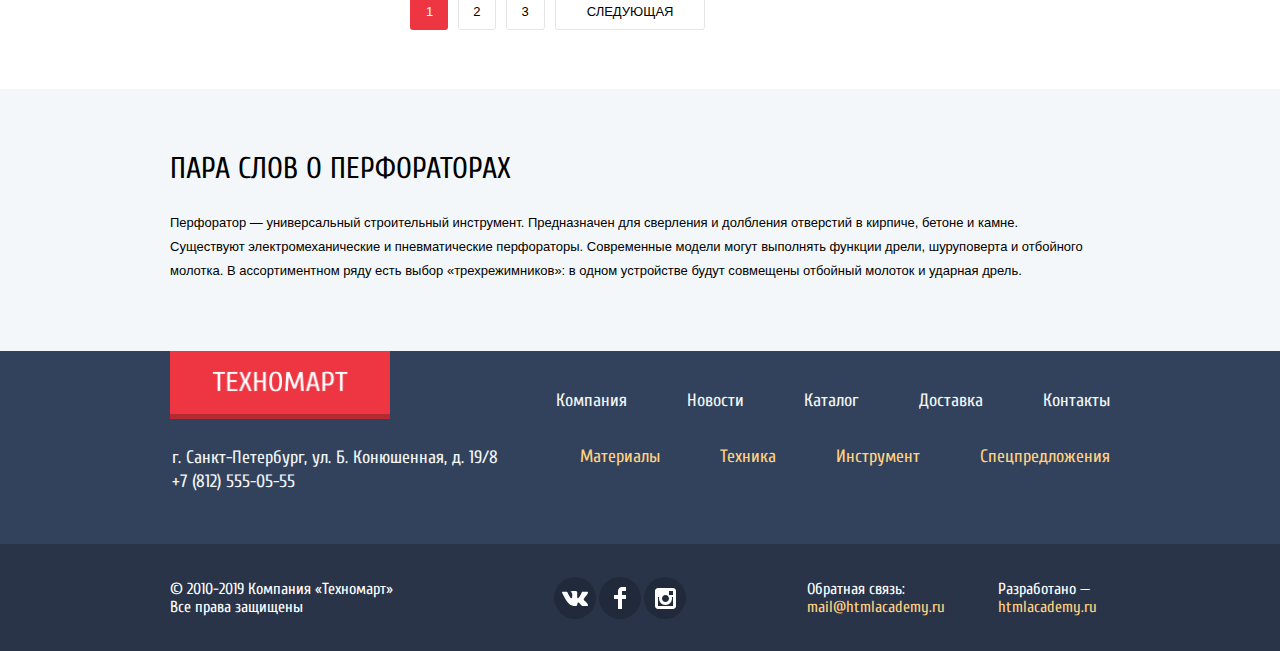
==== commit be9e4fd6: "+ анимация ошибки" ====
--- a/catalog.html
+++ b/catalog.html
@@ -5,7 +5,7 @@
     <title>HTML Academy: Техномарт. Каталог</title>
     <link href="https://fonts.googleapis.com/css?family=Cuprum:400,400i,700&verbarPT+Sans:400,700&display=swap&subset=cyrillic" rel="stylesheet">
     <link href="css/normalize-min.css" rel="stylesheet">
-    <link href="css/style.css" rel="stylesheet">
+    <link href="css/style-min.css" rel="stylesheet">
   </head>
 
   <body>
--- a/css/style-min.css
+++ b/css/style-min.css
@@ -0,0 +1 @@
+@keyframes appearence{0%{transform:translatey(100px)}to{transform:translateY(0)}}@keyframes shake{0%,to{transform:translateX(0)}10%,30%,50%,70%,90%{transform:translateX(-10px)}20%,40%,60%,80%{transform:translateX(10px)}}body{margin:0;padding:0;font-family:"Cuprum",Arial,sans-serif;font-size:13px;line-height:24px;color:#000}a{text-decoration:none}.visually-hidden:not(:focus):not(:active),input[type=checkbox].visually-hidden,input[type=radio].visually-hidden{position:absolute;width:1px;height:1px;margin:-1px;border:0;padding:0;white-space:nowrap;clip-path:inset(100%);clip:rect(0 0 0 0);overflow:hidden}.button{background-color:#ee3643;color:#fff;font-family:"Cuprum",Arial,sans-serif;font-size:14px;line-height:18px;text-transform:uppercase;text-align:center;border-radius:3px;height:38px;display:block;box-sizing:border-box;padding:11px 0 0}.button:hover{background-color:#ca2c37}.button:active{background-color:#ba2732}.main-header{background-color:#f4f7f9;font-size:17px}.header-up{background-color:#293449;color:#fff;min-height:42px;margin:0;padding:0}.container{width:940px;margin:0 auto;padding:0;display:flex;flex-direction:column}.header-logo,.user-action{display:flex;padding:0;margin:0}.header-logo{min-height:42px}.user-action{justify-content:space-between;width:720px;flex-grow:1}.logo{background-color:#ee3643;box-shadow:0 5px 0 0 #b52933;padding:0;margin:0}.logo img{margin-top:13px;margin-left:55px;margin-right:56px}.footer-logo:hover,.logo:hover{background-color:#ca2c37;box-shadow:0 5px 0 0 #9a212a}.logo:active{background-color:#ba2732;box-shadow:0 5px 0 0 #8e1e26}.search-input{flex-grow:1;position:relative;margin:0;padding:0}.input-icon{width:17px;height:17px;position:absolute;z-index:2;top:12px;left:17px;opacity:.3}.search:hover+.input-icon{opacity:1}.search:focus+.input-icon path{background-color:#fff;fill:#ee3643}.search:focus+.input-icon{opacity:1}.search{width:100%;height:100%;padding:0 0 0 49px;background-color:#293449;border-width:0;margin:0;position:relative}.preferences a:hover,.search:hover{background-color:#212a3a}.search:focus{background-color:#fff;color:#000}.preferences{display:flex;flex-wrap:wrap;justify-content:flex-end;align-items:center;margin:0;padding:0}.preferences a{color:#fff;display:block;padding:9px 30px 9px 48px}.preferences li{list-style:none;margin:0;position:relative;padding:0}.preferences .basket::before,.preferences .bookmark::before{content:"";position:absolute;width:14px;height:16px;background-image:url(../img/icon/icon-bookmark.svg);opacity:.3;top:12px;left:20px}.preferences .basket::before{width:15px;height:15px;background-image:url(../img/icon/icon-cart.svg)}.preferences .arrange-order{background-color:#63a63e;padding:9px 20px;margin:0}.preferences a:active{background-color:#161d29;color:rgba(255,255,255,.6)}.preferences .arrange-order:hover{background-color:#5fbb2d}.preferences .arrange-order:active{background-color:#518534}.full{background-color:#ee3643}input[type=search]::-webkit-input-placeholder{color:#fff}input[type=search]::-ms-input-placeholder{color:#fff}input[type=search]::placeholder{color:#fff}.inform{display:flex;align-items:flex-start;align-content:flex-start;padding:0;width:940px;margin:49px auto 38px}.description{width:197px;color:#ee3643;font-size:16px;line-height:23px;font-style:italic;padding-left:52px;padding-right:70px;margin:0}.address{color:#32425c;font-size:14px;line-height:24px;text-align:center;margin:-2px 0 0;padding:0;position:relative}.telefon,.user-navigation{font-size:21px;line-height:21px}.telefon{color:#ee3643;border:3px solid #fff;display:block;padding:9px 50px 9px 71px;margin:0}.address::before{content:"";width:19px;height:19px;background-image:url(../img/icon/icon-phone.svg);position:absolute;top:13px;left:15px}.address span{display:block;margin-top:4px;padding:0}.user-navigation{display:flex;justify-content:space-between;align-content:center;align-items:flex-start;padding:0;margin:-3px 0 0 auto;position:relative}.user-navigation a{background-color:#fff;color:#000;margin-left:10px;padding:12px 25px;display:block}.user-navigation>li:first-child>a{padding-left:48px}.account::after,.login{width:20px;height:17px;position:absolute;top:12px;left:25px}.login-button:hover+.login path,.login-button:hover+.login polygon{fill:#293449}.user-navigation li,.user-navigation-authorized li{list-style:none;margin:0}.user-navigation a:hover{color:#ee3643}.user-navigation a:active,.user-pic:active{color:rgba(0,0,0,.3)}.account-block{display:flex;flex-direction:column;justify-content:space-between;align-items:flex-end;margin:0 0 0 auto}.user-navigation-authorized{font-size:21px;line-height:21px;display:flex;justify-content:space-between;align-content:center;align-items:flex-start;padding:0;margin:0;position:relative}.out-button,.user-pic{background-color:#fff;display:block}.user-pic{color:#000;padding:10px 29px 11px 48px}.out-button{width:40px;height:45px;font-size:0;padding:0;margin:0}.logout,.user{position:absolute;margin:0;padding:0}.user{width:20px;height:18px;top:10px;left:13px}.user-pic:hover>.user path{fill:#32425c}.user-pic:active>.user path{fill:#c5c5c5}.logout{width:21px;height:17px;top:11px;right:10px}.out-button:hover .logout path,.out-button:hover .logout polygon{fill:#32425c}.out-button:active .logout path,.out-button:active .logout polygon{fill:#c5c5c5}.account{display:flex;justify-content:flex-start;width:299px;margin:2px 0 0;padding-left:17px;position:relative}.account a{text-decoration:underline;font-size:16px;color:#32425c;padding:17px}.account a:hover{color:#ee3643}.account a:active{color:rgba(50,66,92,.3)}.account li{list-style:none}.account::after{content:"";width:4px;height:5px;border-radius:50%;background-color:#32425c;top:10px;left:124px}.site-navigation a{color:#fff;display:block;padding:18px 25px}.site-navigation{background-color:#32425c;box-shadow:0 -3px 0 0 #293449 inset;display:flex;flex-wrap:wrap;width:940px;margin:0 auto 60px;padding:0 22px;box-sizing:border-box}.site-navigation li{display:flex;justify-content:center;align-items:center;flex-grow:1;margin:0;padding:0}.site-navigation li:hover{background-color:#1d2739;box-shadow:0 -3px 0 0 #293449 inset}.site-navigation a:active{color:rgba(255,255,255,.5)}.promo{margin-top:59px;position:relative;margin-bottom:319px}.promo-offers{display:flex;flex-direction:row;flex-wrap:wrap;margin:0;padding:0}.promo-item{list-style:none;color:#fff;font-size:24px;width:300px;height:123px;box-sizing:border-box;padding-top:24px;padding-left:23px;padding-bottom:22px;margin-right:20px;display:flex;flex-direction:column;justify-content:space-between;margin-bottom:20px;position:relative}.promo-item:nth-child(3n){margin:0}.img-new{position:absolute;top:-1px;right:-1px;background-image:url(../img/new_flag.png);background-repeat:no-repeat;width:60px;height:59px}.promo-item .img-new{top:0;right:0}.promo-offers li:first-child{background-color:#ffbf47;background-image:url(../img/icon/icon-bucket.svg);background-repeat:no-repeat;background-position:213px 31px}.promo-offers li:nth-child(2){background-color:#3bbce3;background-image:url(../img/icon/icon-dril.svg);background-repeat:no-repeat;background-position:197px 33px}.promo-offers li:nth-child(3){background-color:#dc91d8;background-image:url(../img/icon/icon-tractor.svg);background-repeat:no-repeat;background-position:191px 31px}.promo-offers li:nth-child(4){background-color:#8ed78f;background-image:url(../img/icon/icon-basket.svg);background-repeat:no-repeat;background-position:196px 26px;position:absolute;top:143px;left:640px}.promo-offers li:last-child{background-color:#ffc047;background-image:url(../img/icon/icon-auto.svg);background-repeat:no-repeat;background-position:191px 32px;position:absolute;top:286px;left:640px}.button-promo{color:#fff;font-size:14px;text-transform:uppercase;text-align:center;background-color:rgba(0,0,0,.1);border-radius:3px;display:flex;justify-content:center;align-items:center}.button-promo:hover{background-color:rgba(0,0,0,.2)}.button-promo:active{background-color:rgba(0,0,0,.3)}.promo-item a{width:138px;height:38px}.slider{background-color:#ccc;font-size:18px;line-height:24px;color:#fff;width:620px;height:266px;position:absolute}.slider-list{list-style:none;margin:0;padding:0}.slider-content .button{margin-top:122px;margin-bottom:22px;left:26px;width:195px;height:38px}.slider b{font-size:36px;line-height:36px;text-transform:uppercase;color:#fff;margin:0;padding:0}.slider p{margin:2px 0 0;padding:0}.slider-content{width:620px;height:266px;padding-top:23px;padding-left:24px;display:none}#product1:checked~.slider-list #slide1,#product2:checked~.slider-list #slide2,#service-1:checked~.service-list #service-slide-1,#service-2:checked~.service-list #service-slide-2,#service-3:checked~.service-list #service-slide-3{display:block}#product1:checked~.slider-controls label[for=product1],#product2:checked~.slider-controls label[for=product2]{background-color:#ee3643}.slider-controls label{display:inline-block;vertical-align:top;width:6px;height:6px;margin-right:10px;background-color:#fff;border:2px solid #fff;border-radius:50%;cursor:pointer}.slider-controls{position:absolute;top:220px;left:295px;font-size:0;margin:0}.slider-content:first-child{background-image:url(../img/perforators.jpg);background-repeat:no-repeat}.slider-content:last-child{background-image:url(../img/drills.jpg);background-repeat:no-repeat}.back,.next{position:absolute;z-index:2;background-color:transparent;border:0;width:42px;height:200px;cursor:pointer}.back:disabled,.next:disabled{opacity:.3}.back,.next{top:0;background-repeat:no-repeat}.back{left:5px;background-image:url(../img/icon/icon-left.svg);background-position:100% 114px}.next{right:0;background-image:url(../img/icon/icon-right.svg);background-position:0 114px}.section-head{margin:0;align-items:flex-start;justify-content:flex-start;background-color:#f9f5f0}.section-head h2,.service h2,.service-item h3{font-size:30px;font-weight:400;text-transform:uppercase}.section-head h2{line-height:40px;color:#32425c;margin-left:28px}.section-head .button{width:253px;margin:25px 24px 26px auto;flex-shrink:0}.main-section li{list-style:none}.popular,.product-item,.section-head{display:flex;flex-wrap:wrap;padding:0}.popular{justify-content:space-between;margin:19px 0 0}.product-item{font-family:"PT Sans",Arial,sans-serif;font-size:18px;font-weight:700;line-height:20px;text-align:center;border:1px solid #e5e5e5;box-sizing:border-box;position:relative;flex-direction:column;align-items:center;align-content:center;width:220px;min-height:318px}.product-item-image{margin:0;padding:0;height:170px}.product-title{display:block;width:220px;-moz-margin:0;margin:0;padding:9px 30px 0;box-sizing:border-box}.line-through{font-size:17px;line-height:18px;text-transform:uppercase;color:#a9a9a9;text-decoration:line-through;margin:0 0 0 -7px;padding:0}.product-item:hover{box-shadow:0 10px 25px 0 rgba(41,52,73,.5)}.price{margin:auto 36px 20px 43px;padding:0}.action,.button-product{box-sizing:border-box;text-transform:uppercase}.button-product{font-size:17px;font-weight:700;color:#fff;background-image:url(../img/product_btn.svg);background-repeat:no-repeat;text-align:center;width:141px;height:38px;margin:10px 0 0;display:block;padding:9px 7px 0 0}.action{width:218px;height:164px;padding-top:44px;padding-left:42px;padding-right:42px;margin:0;position:absolute;top:0;left:0;background-color:#fff;font-family:"Cuprum",Arial,sans-serif;font-size:14px;line-height:18px;font-weight:400;display:none}.product-item:hover .action{display:block}.action .bookmark,.action .buy{display:block;box-sizing:border-box;width:135px;height:38px;margin-bottom:7px}.action .buy,.buy:hover{box-shadow:0 -3px #367315 inset}.action .buy{background-color:#63a63e;color:#fff;padding-top:10px;position:relative}.buy:hover{background-color:#5fbb2d}.buy:active{background-color:#518534}.action .bookmark:hover{border:3px solid #32425c}.action .bookmark:active{border:3px solid #32425c;opacity:.3}.action .buy::before{content:"";width:15px;height:15px;position:absolute;left:12px;top:11px;background-image:url(../img/icon/icon-cart.svg);opacity:.3;margin-right:22px}.action .bookmark{color:#32425c;border:3px solid #63a63e;border-radius:3px;padding-top:8px}.popular-brands{display:flex;flex-wrap:wrap;justify-content:space-between;padding:0;margin:20px 0 65px}.brands-item{border:1px solid #eaeaea;width:220px;height:145px;margin-bottom:20px;display:flex;box-sizing:border-box}.bosch{margin:53px auto 55px}.makita{margin:50px auto 55px}.dewalt{margin:48px auto 53px}.interskol{margin:21px 11px 36px 9px}.hitachi{margin:58px 23px 56px 28px}.lg{margin:35px 51px 37px 48px}.aeg{margin:23px 34px 26px 35px}.metabo{margin:34px 6px 42px 10px}.brands-item:hover{box-shadow:0 10px 25px 0 rgba(41,52,73,.5)}.brands-item:active{box-shadow:0 4px 10px 0 rgba(41,52,73,.5)}.brands-item:active img{opacity:30%}.service{background-color:#f4f8fa;margin:0;position:relative}.service h2,.service-item h3{line-height:30px;color:#000;margin:65px 0 0}.service-item h3{font-size:36px;line-height:36px;color:#32425c;margin:-2px 0 0}.service p{font-family:"PT Sans",Arial,sans-serif;font-size:13px;line-height:24px;margin:26px 0 0}.service-list p{margin-top:25px}.service-row{display:flex;align-items:flex-start;padding:0;margin:70px 0 99px}.service-option{margin:0 80px 0 0;padding:0;position:relative}.service-option::after{content:"";width:10px;height:279px;position:absolute;background-image:url(../img/shadow.png);top:-47px;right:0}.service-button{display:block;font-size:21px;line-height:30px;font-weight:700;background-color:#32425c;color:#fff;box-shadow:0 1px 0 0 #293449,0 1px 0 0 #405069 inset;border-width:0;width:240px;height:62px;text-align:left;margin:0;padding-top:14px;padding-left:22px;box-sizing:border-box;cursor:pointer}.service-option label{cursor:pointer}.service-button:hover{background-color:#293449}.service-list{list-style:none;margin:0;padding:0}.service-item .button{width:195px;margin-top:31px}.service-item{position:relative;display:none}#service-1:checked~.service-option label[for=service-1],#service-2:checked~.service-option label[for=service-2],#service-3:checked~.service-option label[for=service-3]{background-color:#fff;color:#32425c;box-shadow:0 1px 0 0 #fff inset}.service-delivery::after{content:"";width:468px;height:261px;position:absolute;background-image:url(../img/delivery.png);left:151px;top:25px}.service-credit::after,.service-guarantee::after{content:"";width:389px;height:283px;position:absolute;background-image:url(../img/guarantee.png);top:0;left:237px}.service-credit::after{width:465px;height:285px;background-image:url(../img/credit.png);left:163px}.about-company,.company{display:flex;justify-content:space-between;align-items:flex-start}.company{padding-top:78px;padding-bottom:54px}.about-company{flex-direction:column}.about-company h2,.contacts h2{font-size:30px;line-height:30px;font-weight:400;color:#000;text-transform:uppercase;padding:0;margin:0}.about-company p,.contacts p{font-family:"PT Sans",Arial,sans-serif;font-size:13px;line-height:24px;margin:25px 0 0}.delivery-company{margin:0 0 34px;padding:3px 0 0}.delivery-company li{list-style:none;font-size:18px;line-height:24px;margin:16px 0 0 36px;position:relative}.delivery-company span::before{content:"";position:absolute;width:25px;height:2px;background-color:#ee3643;left:-36px;top:10px}.about-company a{width:220px}.contacts{display:flex;flex-direction:column;justify-content:space-between;margin:0}.contacts p{margin-bottom:31px}.contacts a{margin-bottom:32px}.main-footer{background-color:#32425c;margin:0}.footer-up{min-height:193px}.container-row{display:flex;width:940px;margin:0 auto;padding:0}.footer-up .container-row{margin-bottom:14px}.footer-logo{background-color:#ee3643;box-shadow:0 5px 0 0 #b52933;min-height:63px;padding:0}.footer-logo img{margin-top:20px;margin-left:42px;margin-right:42px}.company-navigation{display:flex;flex-wrap:wrap;align-items:flex-end;justify-content:flex-end;margin:0;padding:36px 0 0;flex-grow:1}.catalog-navigation li,.company-navigation li{padding-left:60px}.catalog-navigation li:last-child,.company-navigation li:last-child{padding-right:0}.catalog-navigation{display:flex;flex-wrap:wrap;align-items:flex-start;justify-content:flex-end;flex-grow:1;padding:4px 0 0}.footer-address a,.footer-address span,.footer-up a{color:#f1f5f7;font-size:18px;line-height:24px}.footer-down{background-color:#293449;min-height:107px;margin:0;padding-top:0}.footer-down .container-row{padding-top:20px}.footer-address{flex-shrink:0;margin-left:2px;margin-top:18px}.footer-address a,.footer-address span{display:block}.catalog-navigation a:active,.company-navigation a:active{opacity:.5}.main-footer li{list-style:none}.catalog-navigation a{color:#ffd180}.footer-down a,.footer-down p{color:#fff;font-size:16px;line-height:18px;flex-shrink:0}.social{display:flex;flex-wrap:wrap;justify-content:center;align-items:center;align-content:center;margin:0 0 0 auto;padding:0}.social-icon{width:42px;height:42px;background-color:#212a3a;border-radius:50%;margin-right:3px;cursor:pointer}.social-fb,.social-inst,.social-vk{background-image:url(../img/icon/icon-vk.svg);background-repeat:no-repeat;background-position:50% 50%}.social-fb,.social-inst{background-image:url(../img/icon/icon-fb.svg)}.social-inst{background-image:url(../img/icon/icon-insta.svg)}.social-icon a{padding:20px}.social-icon:active,.social-icon:focus,.social-icon:hover{background-color:#ee3643}.social-icon a:focus{outline:#3b99fc auto 5px}.development{display:flex;flex-shrink:0;margin-left:65px}.development p{padding-left:53px}.development span{display:block}.development:last-child{padding-right:13px}.development a{color:#ffd180}.development a:active{color:#ee3643;border-width:0}.modal,.modal-login{box-sizing:border-box;width:620px;top:120px;left:50%;z-index:9}.modal{position:fixed;background-color:#fff;margin:0;display:none}.modal-login{margin:0 0 0 -310px;box-shadow:0 20px 40px 0 rgba(0,0,0,.75),0 -7px 0 0 #ee3643,0 -112px 0 0 #f4f4f4 inset;padding-top:46px;padding-left:80px;padding-right:80px;font-size:18px;line-height:18px}.modal-login input,.modal-login textarea{font-family:"PT Sans",Arial,sans-serif;font-size:13px;line-height:18px;padding-left:16px;padding-top:8px;padding-bottom:8px;color:#a9a9a9;margin:10px 0 0;box-sizing:border-box;border:2px solid #dee3e4;width:220px}.modal-login textarea{width:100%;margin:10px 0 37px}.order-buttons a{width:220px}.modal-login input:hover,.modal-login textarea:hover{border:2px solid #b5b5b5}.modal-login input:focus,.modal-login textarea:focus{border:2px solid #ee3643}.modal-login h3{font-size:30px;line-height:30px;display:block;box-sizing:border-box;padding-top:18px;padding-bottom:105px;padding-left:99px;margin:0;position:relative}.modal-login h3::before{content:"";width:66px;height:66px;background-image:url(../img/icon/modal-check.svg);position:absolute;left:0;top:0}.order-buttons{display:flex;justify-content:space-between;margin-bottom:37px}.order-buttons button{border:0;background-color:#fff;width:220px}.login-form{display:flex;flex-direction:column}.login-form,.login-form p{padding:0;margin:0}.user-data{display:flex;justify-content:space-between;margin:0 0 21px}.user-data input{flex-grow:1;flex-shrink:0}.login-form .button{width:100%;border:0;margin:37px 0;padding-top:0}.modal-map{width:940px;height:446px;left:50%;margin-left:-470px;box-shadow:0 0 16px 8px rgba(0,0,0,.5);box-sizing:border-box;z-index:9}.modal-map iframe{position:relative;z-index:2}.modal-map img{position:absolute;top:0;left:0;z-index:1}.modal-close,.modal-close::after{position:absolute;width:21px;height:21px}.modal-close{background-color:transparent;border:0;cursor:pointer;right:6px;top:9px;z-index:9}.modal-close::after{content:"";background-image:url(../img/icon/icon-close.svg);top:0;left:0}.modal-show{display:block}.modal-show-form{display:block;animation-name:appearence;animation-duration:.6s;animation-fill-mode:backwards}.modal-error{animation:shake .6s}.breadcrumbs{display:flex;justify-content:flex-start;align-items:center;margin:0;padding:0;height:59px}.breadcrumbs li{list-style:none;position:relative}.breadcrumbs li:not(:last-child):not(:first-child)::after{content:"";width:8px;height:12px;background-image:url(../img/icon/icon-right-small.svg);position:absolute;margin-left:-25px;margin-top:5px}.breadcrumbs li:first-child::after{content:"";width:8px;height:12px;background-image:url(../img/icon/icon-right-small.svg);position:absolute;left:30px;top:20px}.breadcrumbs a{color:#000;font-family:"PT Sans",Arial,sans-serif;font-size:13px;text-transform:uppercase;padding-right:40px}.breadcrumbs>li:first-child>a{display:block;width:34px;height:32px;background-image:url(../img/icon/icon-home.svg);background-repeat:no-repeat;background-position:0 0;padding:0;margin-top:18px;margin-right:22px}.catalog-container{display:flex;justify-content:space-between;width:940px;margin:0 auto}.filter-list{display:flex;flex-direction:column;width:220px;margin:0;padding:0}.filter-head{display:block;width:220px;height:38px;background-color:#f7f3ec;padding:0;margin:0 0 11px}.filter-sort,.product-item{margin-bottom:20px}.filter-head h3,.sort h3{font-family:"PT Sans",Arial,sans-serif;font-size:13px;font-weight:400;text-transform:uppercase;padding:7px 0 0 18px;margin:0}.filter-sort{display:flex;justify-content:space-between;align-items:center;align-content:flex-start;width:700px;min-height:38px;background-color:#f7f3ec}.sort{padding:0;height:38px;flex-shrink:0}.sort,.sort2{margin:0}.sort2,.sort4{display:flex;flex-wrap:wrap;padding:0}.sort2{justify-content:flex-end}.filter-sort form{margin-left:auto}.sort4{margin:0 7px 0 40px;position:relative}.sort2 li,.sort4 li{list-style:none;margin:0;padding:0;display:flex}.sort2 li:not(:first-child){margin-left:68px}.sort2-item{flex-shrink:0}.sort2-item label{font-family:"PT Sans",Arial,sans-serif;font-size:13px;line-height:18px;color:rgba(0,0,0,.3);text-transform:uppercase;position:relative;cursor:pointer}.sort2-item label::after,.sort2-item label:hover::after{content:"";width:100%;height:1px;border-bottom:1px dotted #ee3643;position:absolute;left:0;top:14px}.sort2-item label:hover::after{border-bottom:1px solid #ee3643}.sort2-item input:focus+label,.sort4 input:focus~svg{outline:#3b99fc auto 5px}#filter-functional:checked~label[for=filter-functional],#filter-price:checked~label[for=filter-price],#filter-type:checked~label[for=filter-type]{color:#ee3643}#filter-functional:checked~label::after,#filter-price:checked~label::after,#filter-type:checked~label::after{display:none}.sort4 label{width:30px;height:30px;margin:0;padding:0;display:inline-block;vertical-align:top;cursor:pointer}.ascending-icon,.descending-icon{position:absolute;top:11px;cursor:pointer}.ascending-icon{right:42px}.descending-icon{right:10px}.ascending-icon:hover path,.descending-icon:hover polyline{fill:#000}#filter-ascending:checked~.ascending-icon path,#filter-descending:checked~.descending-icon polyline,.ascending-icon:active path,.descending-icon:active polyline{fill:#ee3643}.catalog{display:flex;flex-direction:column;justify-content:space-between;width:700px;margin:0;padding:0}.catalog-header{display:flex;align-items:center;height:89px;background-color:#f2f6f8;order:2;padding-left:28px;margin-bottom:20px}.catalog-header h1{font-size:30px;line-height:30px;font-weight:400;text-transform:uppercase;color:#32425c}.filter-button,.filter-name{font-family:"PT Sans",Arial,sans-serif;text-transform:uppercase}.filter-button{font-size:13px;line-height:14px;text-align:center;vertical-align:middle;background-color:#fff;padding:11px 39px;cursor:pointer;border:1px solid #e5e5e5;margin-top:54px;width:140px;display:block}.filter-list fieldset{margin:0;padding:0;border:0}.filter-name{font-size:17px;line-height:30px;font-weight:700;color:#000;margin:0 0 13px;padding:0}.range-filter{padding:0;margin:0 0 25px}.max-price,.min-price,.range-controls{background-color:#f7f3ec;margin:0}.range-controls{margin-bottom:10px;height:41px;border-radius:5px;padding-top:39px;padding-left:20px;padding-right:20px;position:relative}.range-controls .scale{height:2px;background-color:#d7dcde}.range-controls .bar{width:152px;height:2px;background-color:#00ca74}.range-controls .toggle{width:4px;height:4px;padding:0;border-radius:50%;border:8px solid #fff;background-color:#ababab;box-shadow:0 2px 1px 0 #cfcfcf;position:absolute;top:31px;cursor:pointer}.range-controls .toggle-min{left:18px}.range-controls .toggle-max{left:160px}.price-controls{font-size:0;display:flex;justify-content:space-between;align-items:center}.price-controls label{border-radius:5px}.price-controls input{font-family:"PT Sans",Arial,sans-serif;font-size:17px;text-align:center;color:#000;background-color:#f7f3ec;border:0;width:75px;padding-top:9px;padding-bottom:9px}.price-controls input[name=max-price],.price-controls input[name=min-price]{padding-left:20px}.hyphen{width:10px;height:1px;background-color:#444}.max-price{text-align:right}.divider{width:220px;height:1px;background-color:#e5e5e5;margin-bottom:17px}.brands,.power{padding:0;margin:0 0 20px}.brands li,.power li{list-style:none;padding:0 0 0 35px;position:relative;margin:0 0 16px}.brands label,.power label{font-family:"PT Sans",Arial,sans-serif;font-size:15px;line-height:20px;text-transform:uppercase}input:disabled+label{opacity:.3}.brands label::before,.power label::before{content:"";width:23px;height:23px;background-image:url(../img/icon/icon-checkbox-off.svg);position:absolute;opacity:.8;left:0;top:0}.brands label:hover::before,.power label:hover::before{opacity:1}.power label::before{width:25px;height:25px;background-image:url(../img/icon/icon-radio-off.svg);top:-2px}input[type=checkbox]:checked+label::before{content:"";width:25px;height:23px;background-image:url(../img/icon/icon-checkbox-on.svg)}input[type=radio]:checked+label::before{content:"";width:25px;height:25px;background-image:url(../img/icon/icon-radio-on.svg)}input[type=checkbox]:focus+label::before,input[type=radio]:focus+label::before{outline:#3b99fc auto 5px}.catalog h2{order:2}.catalog-item{display:flex;flex-wrap:wrap;justify-content:space-between;margin:0;padding:0}.catalog-item li,.pagination li{list-style:none}.pagination{margin-top:40px;margin-bottom:65px;padding:0;display:flex}.pagination li{margin:0 10px 0 0}.pagination a{padding:10px 15px 10px 14px;border:1px solid #e5e5e5;border-radius:3px;font-family:"PT Sans",Arial,sans-serif;font-size:13px;line-height:18px;text-transform:uppercase;color:#000}.pagination a:hover{border-color:#bdc6ca}.pagination a:active{border-color:#ee3643}.pagination-current a{background-color:#ee3643;border-radius:3px;color:#fff;border:0;padding:10px 15px 11px 16px}.pagination-next a{padding-left:31px;padding-right:31px}.item-description{background-color:#f4f7f9;padding-top:65px;padding-bottom:68px}.item-description h2{font-size:30px;line-height:30px;font-weight:400;text-transform:uppercase;padding:0;margin:0 0 27px}.item-description p{font-family:"PT Sans",Arial,sans-serif;font-size:13px;padding:0;margin:0}
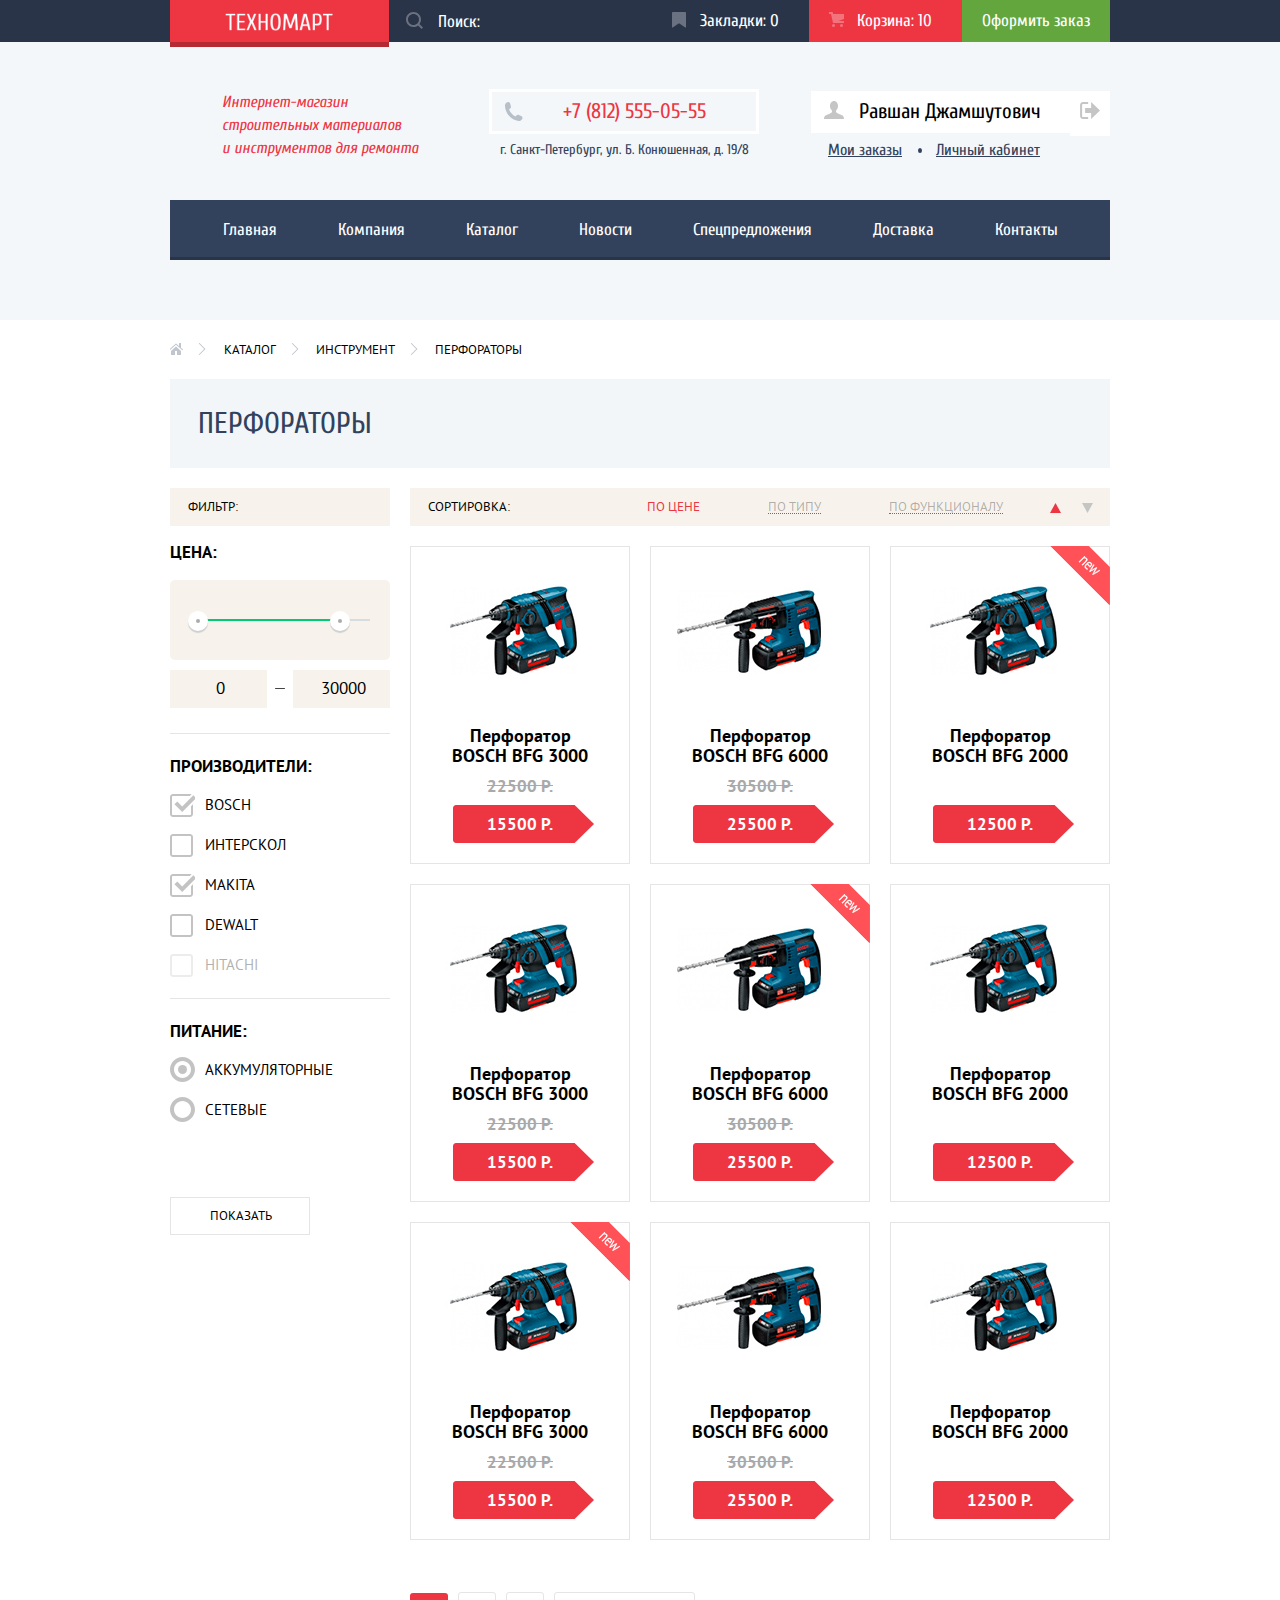
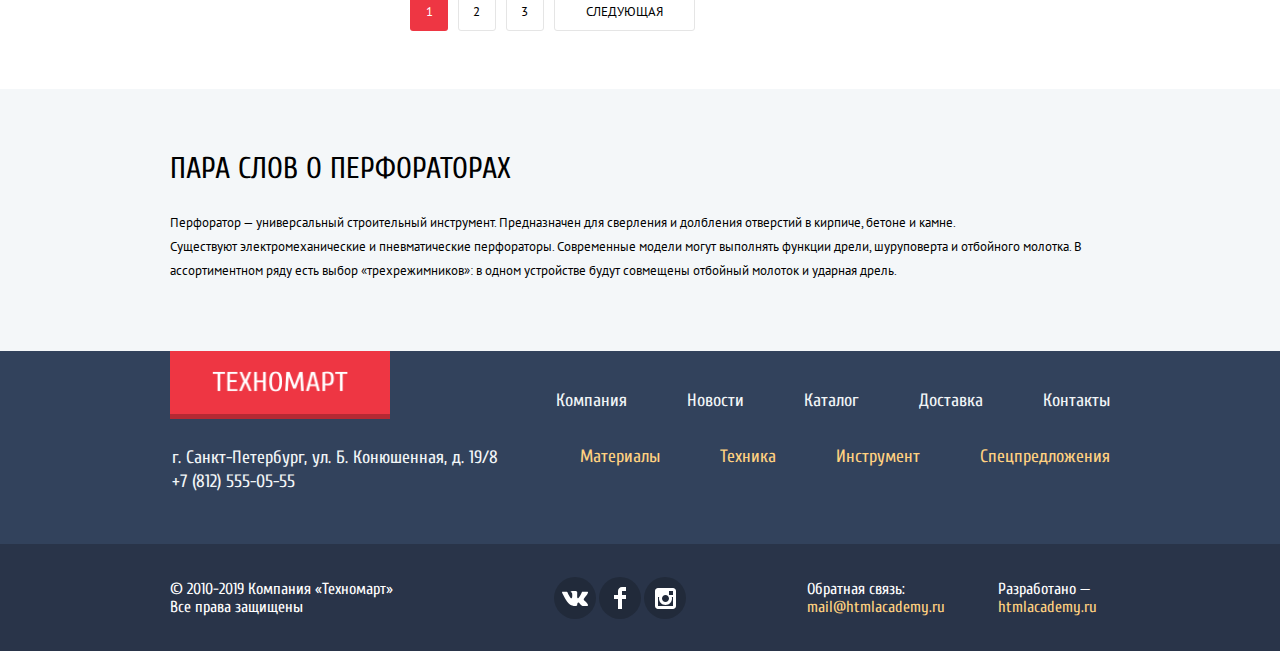
==== commit c546db4e: "откорректировала шрифты и отступы" ====
--- a/catalog.html
+++ b/catalog.html
@@ -3,7 +3,7 @@
   <head>
     <meta charset="utf-8">
     <title>HTML Academy: Техномарт. Каталог</title>
-    <link href="https://fonts.googleapis.com/css?family=Cuprum:400,400i,700&verbarPT+Sans:400,700&display=swap&subset=cyrillic" rel="stylesheet">
+    <link href="https://fonts.googleapis.com/css?family=Cuprum:400,400i,700%7CPT+Sans:400,700&display=swap&subset=cyrillic" rel="stylesheet">
     <link href="css/normalize-min.css" rel="stylesheet">
     <link href="css/style-min.css" rel="stylesheet">
   </head>
@@ -37,7 +37,7 @@
 
 
         <div class="inform">
-          <p class="description">Интернет-магазин строительных материалов<br> и инструментов для ремонта</p>
+          <p class="description">Интернет-магазин строительных материалов &nbsp; и инструментов для ремонта</p>
           <p class="address">
             <a class="telefon" href="tel:+78125550555">+7 (812) 555-05-55</a>
             <span>г. Санкт-Петербург, ул. Б. Конюшенная, д. 19/8</span>
--- a/css/style-min.css
+++ b/css/style-min.css
@@ -1 +1,6 @@
-@keyframes appearence{0%{transform:translatey(100px)}to{transform:translateY(0)}}@keyframes shake{0%,to{transform:translateX(0)}10%,30%,50%,70%,90%{transform:translateX(-10px)}20%,40%,60%,80%{transform:translateX(10px)}}body{margin:0;padding:0;font-family:"Cuprum",Arial,sans-serif;font-size:13px;line-height:24px;color:#000}a{text-decoration:none}.visually-hidden:not(:focus):not(:active),input[type=checkbox].visually-hidden,input[type=radio].visually-hidden{position:absolute;width:1px;height:1px;margin:-1px;border:0;padding:0;white-space:nowrap;clip-path:inset(100%);clip:rect(0 0 0 0);overflow:hidden}.button{background-color:#ee3643;color:#fff;font-family:"Cuprum",Arial,sans-serif;font-size:14px;line-height:18px;text-transform:uppercase;text-align:center;border-radius:3px;height:38px;display:block;box-sizing:border-box;padding:11px 0 0}.button:hover{background-color:#ca2c37}.button:active{background-color:#ba2732}.main-header{background-color:#f4f7f9;font-size:17px}.header-up{background-color:#293449;color:#fff;min-height:42px;margin:0;padding:0}.container{width:940px;margin:0 auto;padding:0;display:flex;flex-direction:column}.header-logo,.user-action{display:flex;padding:0;margin:0}.header-logo{min-height:42px}.user-action{justify-content:space-between;width:720px;flex-grow:1}.logo{background-color:#ee3643;box-shadow:0 5px 0 0 #b52933;padding:0;margin:0}.logo img{margin-top:13px;margin-left:55px;margin-right:56px}.footer-logo:hover,.logo:hover{background-color:#ca2c37;box-shadow:0 5px 0 0 #9a212a}.logo:active{background-color:#ba2732;box-shadow:0 5px 0 0 #8e1e26}.search-input{flex-grow:1;position:relative;margin:0;padding:0}.input-icon{width:17px;height:17px;position:absolute;z-index:2;top:12px;left:17px;opacity:.3}.search:hover+.input-icon{opacity:1}.search:focus+.input-icon path{background-color:#fff;fill:#ee3643}.search:focus+.input-icon{opacity:1}.search{width:100%;height:100%;padding:0 0 0 49px;background-color:#293449;border-width:0;margin:0;position:relative}.preferences a:hover,.search:hover{background-color:#212a3a}.search:focus{background-color:#fff;color:#000}.preferences{display:flex;flex-wrap:wrap;justify-content:flex-end;align-items:center;margin:0;padding:0}.preferences a{color:#fff;display:block;padding:9px 30px 9px 48px}.preferences li{list-style:none;margin:0;position:relative;padding:0}.preferences .basket::before,.preferences .bookmark::before{content:"";position:absolute;width:14px;height:16px;background-image:url(../img/icon/icon-bookmark.svg);opacity:.3;top:12px;left:20px}.preferences .basket::before{width:15px;height:15px;background-image:url(../img/icon/icon-cart.svg)}.preferences .arrange-order{background-color:#63a63e;padding:9px 20px;margin:0}.preferences a:active{background-color:#161d29;color:rgba(255,255,255,.6)}.preferences .arrange-order:hover{background-color:#5fbb2d}.preferences .arrange-order:active{background-color:#518534}.full{background-color:#ee3643}input[type=search]::-webkit-input-placeholder{color:#fff}input[type=search]::-ms-input-placeholder{color:#fff}input[type=search]::placeholder{color:#fff}.inform{display:flex;align-items:flex-start;align-content:flex-start;padding:0;width:940px;margin:49px auto 38px}.description{width:197px;color:#ee3643;font-size:16px;line-height:23px;font-style:italic;padding-left:52px;padding-right:70px;margin:0}.address{color:#32425c;font-size:14px;line-height:24px;text-align:center;margin:-2px 0 0;padding:0;position:relative}.telefon,.user-navigation{font-size:21px;line-height:21px}.telefon{color:#ee3643;border:3px solid #fff;display:block;padding:9px 50px 9px 71px;margin:0}.address::before{content:"";width:19px;height:19px;background-image:url(../img/icon/icon-phone.svg);position:absolute;top:13px;left:15px}.address span{display:block;margin-top:4px;padding:0}.user-navigation{display:flex;justify-content:space-between;align-content:center;align-items:flex-start;padding:0;margin:-3px 0 0 auto;position:relative}.user-navigation a{background-color:#fff;color:#000;margin-left:10px;padding:12px 25px;display:block}.user-navigation>li:first-child>a{padding-left:48px}.account::after,.login{width:20px;height:17px;position:absolute;top:12px;left:25px}.login-button:hover+.login path,.login-button:hover+.login polygon{fill:#293449}.user-navigation li,.user-navigation-authorized li{list-style:none;margin:0}.user-navigation a:hover{color:#ee3643}.user-navigation a:active,.user-pic:active{color:rgba(0,0,0,.3)}.account-block{display:flex;flex-direction:column;justify-content:space-between;align-items:flex-end;margin:0 0 0 auto}.user-navigation-authorized{font-size:21px;line-height:21px;display:flex;justify-content:space-between;align-content:center;align-items:flex-start;padding:0;margin:0;position:relative}.out-button,.user-pic{background-color:#fff;display:block}.user-pic{color:#000;padding:10px 29px 11px 48px}.out-button{width:40px;height:45px;font-size:0;padding:0;margin:0}.logout,.user{position:absolute;margin:0;padding:0}.user{width:20px;height:18px;top:10px;left:13px}.user-pic:hover>.user path{fill:#32425c}.user-pic:active>.user path{fill:#c5c5c5}.logout{width:21px;height:17px;top:11px;right:10px}.out-button:hover .logout path,.out-button:hover .logout polygon{fill:#32425c}.out-button:active .logout path,.out-button:active .logout polygon{fill:#c5c5c5}.account{display:flex;justify-content:flex-start;width:299px;margin:2px 0 0;padding-left:17px;position:relative}.account a{text-decoration:underline;font-size:16px;color:#32425c;padding:17px}.account a:hover{color:#ee3643}.account a:active{color:rgba(50,66,92,.3)}.account li{list-style:none}.account::after{content:"";width:4px;height:5px;border-radius:50%;background-color:#32425c;top:10px;left:124px}.site-navigation a{color:#fff;display:block;padding:18px 25px}.site-navigation{background-color:#32425c;box-shadow:0 -3px 0 0 #293449 inset;display:flex;flex-wrap:wrap;width:940px;margin:0 auto 60px;padding:0 22px;box-sizing:border-box}.site-navigation li{display:flex;justify-content:center;align-items:center;flex-grow:1;margin:0;padding:0}.site-navigation li:hover{background-color:#1d2739;box-shadow:0 -3px 0 0 #293449 inset}.site-navigation a:active{color:rgba(255,255,255,.5)}.promo{margin-top:59px;position:relative;margin-bottom:319px}.promo-offers{display:flex;flex-direction:row;flex-wrap:wrap;margin:0;padding:0}.promo-item{list-style:none;color:#fff;font-size:24px;width:300px;height:123px;box-sizing:border-box;padding-top:24px;padding-left:23px;padding-bottom:22px;margin-right:20px;display:flex;flex-direction:column;justify-content:space-between;margin-bottom:20px;position:relative}.promo-item:nth-child(3n){margin:0}.img-new{position:absolute;top:-1px;right:-1px;background-image:url(../img/new_flag.png);background-repeat:no-repeat;width:60px;height:59px}.promo-item .img-new{top:0;right:0}.promo-offers li:first-child{background-color:#ffbf47;background-image:url(../img/icon/icon-bucket.svg);background-repeat:no-repeat;background-position:213px 31px}.promo-offers li:nth-child(2){background-color:#3bbce3;background-image:url(../img/icon/icon-dril.svg);background-repeat:no-repeat;background-position:197px 33px}.promo-offers li:nth-child(3){background-color:#dc91d8;background-image:url(../img/icon/icon-tractor.svg);background-repeat:no-repeat;background-position:191px 31px}.promo-offers li:nth-child(4){background-color:#8ed78f;background-image:url(../img/icon/icon-basket.svg);background-repeat:no-repeat;background-position:196px 26px;position:absolute;top:143px;left:640px}.promo-offers li:last-child{background-color:#ffc047;background-image:url(../img/icon/icon-auto.svg);background-repeat:no-repeat;background-position:191px 32px;position:absolute;top:286px;left:640px}.button-promo{color:#fff;font-size:14px;text-transform:uppercase;text-align:center;background-color:rgba(0,0,0,.1);border-radius:3px;display:flex;justify-content:center;align-items:center}.button-promo:hover{background-color:rgba(0,0,0,.2)}.button-promo:active{background-color:rgba(0,0,0,.3)}.promo-item a{width:138px;height:38px}.slider{background-color:#ccc;font-size:18px;line-height:24px;color:#fff;width:620px;height:266px;position:absolute}.slider-list{list-style:none;margin:0;padding:0}.slider-content .button{margin-top:122px;margin-bottom:22px;left:26px;width:195px;height:38px}.slider b{font-size:36px;line-height:36px;text-transform:uppercase;color:#fff;margin:0;padding:0}.slider p{margin:2px 0 0;padding:0}.slider-content{width:620px;height:266px;padding-top:23px;padding-left:24px;display:none}#product1:checked~.slider-list #slide1,#product2:checked~.slider-list #slide2,#service-1:checked~.service-list #service-slide-1,#service-2:checked~.service-list #service-slide-2,#service-3:checked~.service-list #service-slide-3{display:block}#product1:checked~.slider-controls label[for=product1],#product2:checked~.slider-controls label[for=product2]{background-color:#ee3643}.slider-controls label{display:inline-block;vertical-align:top;width:6px;height:6px;margin-right:10px;background-color:#fff;border:2px solid #fff;border-radius:50%;cursor:pointer}.slider-controls{position:absolute;top:220px;left:295px;font-size:0;margin:0}.slider-content:first-child{background-image:url(../img/perforators.jpg);background-repeat:no-repeat}.slider-content:last-child{background-image:url(../img/drills.jpg);background-repeat:no-repeat}.back,.next{position:absolute;z-index:2;background-color:transparent;border:0;width:42px;height:200px;cursor:pointer}.back:disabled,.next:disabled{opacity:.3}.back,.next{top:0;background-repeat:no-repeat}.back{left:5px;background-image:url(../img/icon/icon-left.svg);background-position:100% 114px}.next{right:0;background-image:url(../img/icon/icon-right.svg);background-position:0 114px}.section-head{margin:0;align-items:flex-start;justify-content:flex-start;background-color:#f9f5f0}.section-head h2,.service h2,.service-item h3{font-size:30px;font-weight:400;text-transform:uppercase}.section-head h2{line-height:40px;color:#32425c;margin-left:28px}.section-head .button{width:253px;margin:25px 24px 26px auto;flex-shrink:0}.main-section li{list-style:none}.popular,.product-item,.section-head{display:flex;flex-wrap:wrap;padding:0}.popular{justify-content:space-between;margin:19px 0 0}.product-item{font-family:"PT Sans",Arial,sans-serif;font-size:18px;font-weight:700;line-height:20px;text-align:center;border:1px solid #e5e5e5;box-sizing:border-box;position:relative;flex-direction:column;align-items:center;align-content:center;width:220px;min-height:318px}.product-item-image{margin:0;padding:0;height:170px}.product-title{display:block;width:220px;-moz-margin:0;margin:0;padding:9px 30px 0;box-sizing:border-box}.line-through{font-size:17px;line-height:18px;text-transform:uppercase;color:#a9a9a9;text-decoration:line-through;margin:0 0 0 -7px;padding:0}.product-item:hover{box-shadow:0 10px 25px 0 rgba(41,52,73,.5)}.price{margin:auto 36px 20px 43px;padding:0}.action,.button-product{box-sizing:border-box;text-transform:uppercase}.button-product{font-size:17px;font-weight:700;color:#fff;background-image:url(../img/product_btn.svg);background-repeat:no-repeat;text-align:center;width:141px;height:38px;margin:10px 0 0;display:block;padding:9px 7px 0 0}.action{width:218px;height:164px;padding-top:44px;padding-left:42px;padding-right:42px;margin:0;position:absolute;top:0;left:0;background-color:#fff;font-family:"Cuprum",Arial,sans-serif;font-size:14px;line-height:18px;font-weight:400;display:none}.product-item:hover .action{display:block}.action .bookmark,.action .buy{display:block;box-sizing:border-box;width:135px;height:38px;margin-bottom:7px}.action .buy,.buy:hover{box-shadow:0 -3px #367315 inset}.action .buy{background-color:#63a63e;color:#fff;padding-top:10px;position:relative}.buy:hover{background-color:#5fbb2d}.buy:active{background-color:#518534}.action .bookmark:hover{border:3px solid #32425c}.action .bookmark:active{border:3px solid #32425c;opacity:.3}.action .buy::before{content:"";width:15px;height:15px;position:absolute;left:12px;top:11px;background-image:url(../img/icon/icon-cart.svg);opacity:.3;margin-right:22px}.action .bookmark{color:#32425c;border:3px solid #63a63e;border-radius:3px;padding-top:8px}.popular-brands{display:flex;flex-wrap:wrap;justify-content:space-between;padding:0;margin:20px 0 65px}.brands-item{border:1px solid #eaeaea;width:220px;height:145px;margin-bottom:20px;display:flex;box-sizing:border-box}.bosch{margin:53px auto 55px}.makita{margin:50px auto 55px}.dewalt{margin:48px auto 53px}.interskol{margin:21px 11px 36px 9px}.hitachi{margin:58px 23px 56px 28px}.lg{margin:35px 51px 37px 48px}.aeg{margin:23px 34px 26px 35px}.metabo{margin:34px 6px 42px 10px}.brands-item:hover{box-shadow:0 10px 25px 0 rgba(41,52,73,.5)}.brands-item:active{box-shadow:0 4px 10px 0 rgba(41,52,73,.5)}.brands-item:active img{opacity:30%}.service{background-color:#f4f8fa;margin:0;position:relative}.service h2,.service-item h3{line-height:30px;color:#000;margin:65px 0 0}.service-item h3{font-size:36px;line-height:36px;color:#32425c;margin:-2px 0 0}.service p{font-family:"PT Sans",Arial,sans-serif;font-size:13px;line-height:24px;margin:26px 0 0}.service-list p{margin-top:25px}.service-row{display:flex;align-items:flex-start;padding:0;margin:70px 0 99px}.service-option{margin:0 80px 0 0;padding:0;position:relative}.service-option::after{content:"";width:10px;height:279px;position:absolute;background-image:url(../img/shadow.png);top:-47px;right:0}.service-button{display:block;font-size:21px;line-height:30px;font-weight:700;background-color:#32425c;color:#fff;box-shadow:0 1px 0 0 #293449,0 1px 0 0 #405069 inset;border-width:0;width:240px;height:62px;text-align:left;margin:0;padding-top:14px;padding-left:22px;box-sizing:border-box;cursor:pointer}.service-option label{cursor:pointer}.service-button:hover{background-color:#293449}.service-list{list-style:none;margin:0;padding:0}.service-item .button{width:195px;margin-top:31px}.service-item{position:relative;display:none}#service-1:checked~.service-option label[for=service-1],#service-2:checked~.service-option label[for=service-2],#service-3:checked~.service-option label[for=service-3]{background-color:#fff;color:#32425c;box-shadow:0 1px 0 0 #fff inset}.service-delivery::after{content:"";width:468px;height:261px;position:absolute;background-image:url(../img/delivery.png);left:151px;top:25px}.service-credit::after,.service-guarantee::after{content:"";width:389px;height:283px;position:absolute;background-image:url(../img/guarantee.png);top:0;left:237px}.service-credit::after{width:465px;height:285px;background-image:url(../img/credit.png);left:163px}.about-company,.company{display:flex;justify-content:space-between;align-items:flex-start}.company{padding-top:78px;padding-bottom:54px}.about-company{flex-direction:column}.about-company h2,.contacts h2{font-size:30px;line-height:30px;font-weight:400;color:#000;text-transform:uppercase;padding:0;margin:0}.about-company p,.contacts p{font-family:"PT Sans",Arial,sans-serif;font-size:13px;line-height:24px;margin:25px 0 0}.delivery-company{margin:0 0 34px;padding:3px 0 0}.delivery-company li{list-style:none;font-size:18px;line-height:24px;margin:16px 0 0 36px;position:relative}.delivery-company span::before{content:"";position:absolute;width:25px;height:2px;background-color:#ee3643;left:-36px;top:10px}.about-company a{width:220px}.contacts{display:flex;flex-direction:column;justify-content:space-between;margin:0}.contacts p{margin-bottom:31px}.contacts a{margin-bottom:32px}.main-footer{background-color:#32425c;margin:0}.footer-up{min-height:193px}.container-row{display:flex;width:940px;margin:0 auto;padding:0}.footer-up .container-row{margin-bottom:14px}.footer-logo{background-color:#ee3643;box-shadow:0 5px 0 0 #b52933;min-height:63px;padding:0}.footer-logo img{margin-top:20px;margin-left:42px;margin-right:42px}.company-navigation{display:flex;flex-wrap:wrap;align-items:flex-end;justify-content:flex-end;margin:0;padding:36px 0 0;flex-grow:1}.catalog-navigation li,.company-navigation li{padding-left:60px}.catalog-navigation li:last-child,.company-navigation li:last-child{padding-right:0}.catalog-navigation{display:flex;flex-wrap:wrap;align-items:flex-start;justify-content:flex-end;flex-grow:1;padding:4px 0 0}.footer-address a,.footer-address span,.footer-up a{color:#f1f5f7;font-size:18px;line-height:24px}.footer-down{background-color:#293449;min-height:107px;margin:0;padding-top:0}.footer-down .container-row{padding-top:20px}.footer-address{flex-shrink:0;margin-left:2px;margin-top:18px}.footer-address a,.footer-address span{display:block}.catalog-navigation a:active,.company-navigation a:active{opacity:.5}.main-footer li{list-style:none}.catalog-navigation a{color:#ffd180}.footer-down a,.footer-down p{color:#fff;font-size:16px;line-height:18px;flex-shrink:0}.social{display:flex;flex-wrap:wrap;justify-content:center;align-items:center;align-content:center;margin:0 0 0 auto;padding:0}.social-icon{width:42px;height:42px;background-color:#212a3a;border-radius:50%;margin-right:3px;cursor:pointer}.social-fb,.social-inst,.social-vk{background-image:url(../img/icon/icon-vk.svg);background-repeat:no-repeat;background-position:50% 50%}.social-fb,.social-inst{background-image:url(../img/icon/icon-fb.svg)}.social-inst{background-image:url(../img/icon/icon-insta.svg)}.social-icon a{padding:20px}.social-icon:active,.social-icon:focus,.social-icon:hover{background-color:#ee3643}.social-icon a:focus{outline:#3b99fc auto 5px}.development{display:flex;flex-shrink:0;margin-left:65px}.development p{padding-left:53px}.development span{display:block}.development:last-child{padding-right:13px}.development a{color:#ffd180}.development a:active{color:#ee3643;border-width:0}.modal,.modal-login{box-sizing:border-box;width:620px;top:120px;left:50%;z-index:9}.modal{position:fixed;background-color:#fff;margin:0;display:none}.modal-login{margin:0 0 0 -310px;box-shadow:0 20px 40px 0 rgba(0,0,0,.75),0 -7px 0 0 #ee3643,0 -112px 0 0 #f4f4f4 inset;padding-top:46px;padding-left:80px;padding-right:80px;font-size:18px;line-height:18px}.modal-login input,.modal-login textarea{font-family:"PT Sans",Arial,sans-serif;font-size:13px;line-height:18px;padding-left:16px;padding-top:8px;padding-bottom:8px;color:#a9a9a9;margin:10px 0 0;box-sizing:border-box;border:2px solid #dee3e4;width:220px}.modal-login textarea{width:100%;margin:10px 0 37px}.order-buttons a{width:220px}.modal-login input:hover,.modal-login textarea:hover{border:2px solid #b5b5b5}.modal-login input:focus,.modal-login textarea:focus{border:2px solid #ee3643}.modal-login h3{font-size:30px;line-height:30px;display:block;box-sizing:border-box;padding-top:18px;padding-bottom:105px;padding-left:99px;margin:0;position:relative}.modal-login h3::before{content:"";width:66px;height:66px;background-image:url(../img/icon/modal-check.svg);position:absolute;left:0;top:0}.order-buttons{display:flex;justify-content:space-between;margin-bottom:37px}.order-buttons button{border:0;background-color:#fff;width:220px}.login-form{display:flex;flex-direction:column}.login-form,.login-form p{padding:0;margin:0}.user-data{display:flex;justify-content:space-between;margin:0 0 21px}.user-data input{flex-grow:1;flex-shrink:0}.login-form .button{width:100%;border:0;margin:37px 0;padding-top:0}.modal-map{width:940px;height:446px;left:50%;margin-left:-470px;box-shadow:0 0 16px 8px rgba(0,0,0,.5);box-sizing:border-box;z-index:9}.modal-map iframe{position:relative;z-index:2}.modal-map img{position:absolute;top:0;left:0;z-index:1}.modal-close,.modal-close::after{position:absolute;width:21px;height:21px}.modal-close{background-color:transparent;border:0;cursor:pointer;right:6px;top:9px;z-index:9}.modal-close::after{content:"";background-image:url(../img/icon/icon-close.svg);top:0;left:0}.modal-show{display:block}.modal-show-form{display:block;animation-name:appearence;animation-duration:.6s;animation-fill-mode:backwards}.modal-error{animation:shake .6s}.breadcrumbs{display:flex;justify-content:flex-start;align-items:center;margin:0;padding:0;height:59px}.breadcrumbs li{list-style:none;position:relative}.breadcrumbs li:not(:last-child):not(:first-child)::after{content:"";width:8px;height:12px;background-image:url(../img/icon/icon-right-small.svg);position:absolute;margin-left:-25px;margin-top:5px}.breadcrumbs li:first-child::after{content:"";width:8px;height:12px;background-image:url(../img/icon/icon-right-small.svg);position:absolute;left:30px;top:20px}.breadcrumbs a{color:#000;font-family:"PT Sans",Arial,sans-serif;font-size:13px;text-transform:uppercase;padding-right:40px}.breadcrumbs>li:first-child>a{display:block;width:34px;height:32px;background-image:url(../img/icon/icon-home.svg);background-repeat:no-repeat;background-position:0 0;padding:0;margin-top:18px;margin-right:22px}.catalog-container{display:flex;justify-content:space-between;width:940px;margin:0 auto}.filter-list{display:flex;flex-direction:column;width:220px;margin:0;padding:0}.filter-head{display:block;width:220px;height:38px;background-color:#f7f3ec;padding:0;margin:0 0 11px}.filter-sort,.product-item{margin-bottom:20px}.filter-head h3,.sort h3{font-family:"PT Sans",Arial,sans-serif;font-size:13px;font-weight:400;text-transform:uppercase;padding:7px 0 0 18px;margin:0}.filter-sort{display:flex;justify-content:space-between;align-items:center;align-content:flex-start;width:700px;min-height:38px;background-color:#f7f3ec}.sort{padding:0;height:38px;flex-shrink:0}.sort,.sort2{margin:0}.sort2,.sort4{display:flex;flex-wrap:wrap;padding:0}.sort2{justify-content:flex-end}.filter-sort form{margin-left:auto}.sort4{margin:0 7px 0 40px;position:relative}.sort2 li,.sort4 li{list-style:none;margin:0;padding:0;display:flex}.sort2 li:not(:first-child){margin-left:68px}.sort2-item{flex-shrink:0}.sort2-item label{font-family:"PT Sans",Arial,sans-serif;font-size:13px;line-height:18px;color:rgba(0,0,0,.3);text-transform:uppercase;position:relative;cursor:pointer}.sort2-item label::after,.sort2-item label:hover::after{content:"";width:100%;height:1px;border-bottom:1px dotted #ee3643;position:absolute;left:0;top:14px}.sort2-item label:hover::after{border-bottom:1px solid #ee3643}.sort2-item input:focus+label,.sort4 input:focus~svg{outline:#3b99fc auto 5px}#filter-functional:checked~label[for=filter-functional],#filter-price:checked~label[for=filter-price],#filter-type:checked~label[for=filter-type]{color:#ee3643}#filter-functional:checked~label::after,#filter-price:checked~label::after,#filter-type:checked~label::after{display:none}.sort4 label{width:30px;height:30px;margin:0;padding:0;display:inline-block;vertical-align:top;cursor:pointer}.ascending-icon,.descending-icon{position:absolute;top:11px;cursor:pointer}.ascending-icon{right:42px}.descending-icon{right:10px}.ascending-icon:hover path,.descending-icon:hover polyline{fill:#000}#filter-ascending:checked~.ascending-icon path,#filter-descending:checked~.descending-icon polyline,.ascending-icon:active path,.descending-icon:active polyline{fill:#ee3643}.catalog{display:flex;flex-direction:column;justify-content:space-between;width:700px;margin:0;padding:0}.catalog-header{display:flex;align-items:center;height:89px;background-color:#f2f6f8;order:2;padding-left:28px;margin-bottom:20px}.catalog-header h1{font-size:30px;line-height:30px;font-weight:400;text-transform:uppercase;color:#32425c}.filter-button,.filter-name{font-family:"PT Sans",Arial,sans-serif;text-transform:uppercase}.filter-button{font-size:13px;line-height:14px;text-align:center;vertical-align:middle;background-color:#fff;padding:11px 39px;cursor:pointer;border:1px solid #e5e5e5;margin-top:54px;width:140px;display:block}.filter-list fieldset{margin:0;padding:0;border:0}.filter-name{font-size:17px;line-height:30px;font-weight:700;color:#000;margin:0 0 13px;padding:0}.range-filter{padding:0;margin:0 0 25px}.max-price,.min-price,.range-controls{background-color:#f7f3ec;margin:0}.range-controls{margin-bottom:10px;height:41px;border-radius:5px;padding-top:39px;padding-left:20px;padding-right:20px;position:relative}.range-controls .scale{height:2px;background-color:#d7dcde}.range-controls .bar{width:152px;height:2px;background-color:#00ca74}.range-controls .toggle{width:4px;height:4px;padding:0;border-radius:50%;border:8px solid #fff;background-color:#ababab;box-shadow:0 2px 1px 0 #cfcfcf;position:absolute;top:31px;cursor:pointer}.range-controls .toggle-min{left:18px}.range-controls .toggle-max{left:160px}.price-controls{font-size:0;display:flex;justify-content:space-between;align-items:center}.price-controls label{border-radius:5px}.price-controls input{font-family:"PT Sans",Arial,sans-serif;font-size:17px;text-align:center;color:#000;background-color:#f7f3ec;border:0;width:75px;padding-top:9px;padding-bottom:9px}.price-controls input[name=max-price],.price-controls input[name=min-price]{padding-left:20px}.hyphen{width:10px;height:1px;background-color:#444}.max-price{text-align:right}.divider{width:220px;height:1px;background-color:#e5e5e5;margin-bottom:17px}.brands,.power{padding:0;margin:0 0 20px}.brands li,.power li{list-style:none;padding:0 0 0 35px;position:relative;margin:0 0 16px}.brands label,.power label{font-family:"PT Sans",Arial,sans-serif;font-size:15px;line-height:20px;text-transform:uppercase}input:disabled+label{opacity:.3}.brands label::before,.power label::before{content:"";width:23px;height:23px;background-image:url(../img/icon/icon-checkbox-off.svg);position:absolute;opacity:.8;left:0;top:0}.brands label:hover::before,.power label:hover::before{opacity:1}.power label::before{width:25px;height:25px;background-image:url(../img/icon/icon-radio-off.svg);top:-2px}input[type=checkbox]:checked+label::before{content:"";width:25px;height:23px;background-image:url(../img/icon/icon-checkbox-on.svg)}input[type=radio]:checked+label::before{content:"";width:25px;height:25px;background-image:url(../img/icon/icon-radio-on.svg)}input[type=checkbox]:focus+label::before,input[type=radio]:focus+label::before{outline:#3b99fc auto 5px}.catalog h2{order:2}.catalog-item{display:flex;flex-wrap:wrap;justify-content:space-between;margin:0;padding:0}.catalog-item li,.pagination li{list-style:none}.pagination{margin-top:40px;margin-bottom:65px;padding:0;display:flex}.pagination li{margin:0 10px 0 0}.pagination a{padding:10px 15px 10px 14px;border:1px solid #e5e5e5;border-radius:3px;font-family:"PT Sans",Arial,sans-serif;font-size:13px;line-height:18px;text-transform:uppercase;color:#000}.pagination a:hover{border-color:#bdc6ca}.pagination a:active{border-color:#ee3643}.pagination-current a{background-color:#ee3643;border-radius:3px;color:#fff;border:0;padding:10px 15px 11px 16px}.pagination-next a{padding-left:31px;padding-right:31px}.item-description{background-color:#f4f7f9;padding-top:65px;padding-bottom:68px}.item-description h2{font-size:30px;line-height:30px;font-weight:400;text-transform:uppercase;padding:0;margin:0 0 27px}.item-description p{font-family:"PT Sans",Arial,sans-serif;font-size:13px;padding:0;margin:0}
+
+Result
+ Source map
+ Restructure
+ Beautify
+@keyframes appearence{0%{transform:translatey(100px)}to{transform:translateY(0)}}@keyframes shake{0%,to{transform:translateX(0)}10%,30%,50%,70%,90%{transform:translateX(-10px)}20%,40%,60%,80%{transform:translateX(10px)}}body{margin:0;padding:0;font-family:"Cuprum",Arial,sans-serif;font-size:13px;line-height:24px;color:#000}a{text-decoration:none}.visually-hidden:not(:focus):not(:active),input[type=checkbox].visually-hidden,input[type=radio].visually-hidden{position:absolute;width:1px;height:1px;margin:-1px;border:0;padding:0;white-space:nowrap;clip-path:inset(100%);clip:rect(0 0 0 0);overflow:hidden}.button{background-color:#ee3643;color:#fff;font-family:"Cuprum",Arial,sans-serif;font-size:14px;line-height:18px;text-transform:uppercase;text-align:center;border-radius:3px;height:38px;display:block;box-sizing:border-box;padding:11px 0 0}.button:hover{background-color:#ca2c37}.button:active{background-color:#ba2732}.main-header{background-color:#f4f7f9;font-size:17px}.header-up{background-color:#293449;color:#fff;min-height:42px;margin:0;padding:0}.container{width:940px;margin:0 auto;padding:0;display:flex;flex-direction:column}.header-logo,.user-action{display:flex;padding:0;margin:0}.header-logo{min-height:42px}.user-action{justify-content:space-between;width:720px;flex-grow:1}.logo{background-color:#ee3643;box-shadow:0 5px 0 0 #b52933;padding:0;margin:0}.logo img{margin-top:13px;margin-left:55px;margin-right:56px}.footer-logo:hover,.logo:hover{background-color:#ca2c37;box-shadow:0 5px 0 0 #9a212a}.logo:active{background-color:#ba2732;box-shadow:0 5px 0 0 #8e1e26}.search-input{flex-grow:1;position:relative;margin:0;padding:0}.input-icon{width:17px;height:17px;position:absolute;z-index:2;top:12px;left:17px;opacity:.3}.search:hover+.input-icon{opacity:1}.search:focus+.input-icon path{background-color:#fff;fill:#ee3643}.search:focus+.input-icon{opacity:1}.search{width:100%;height:100%;padding:0 0 0 49px;background-color:#293449;border-width:0;margin:0;position:relative}.preferences a:hover,.search:hover{background-color:#212a3a}.search:focus{background-color:#fff;color:#000}.preferences{display:flex;flex-wrap:wrap;justify-content:flex-end;align-items:center;margin:0;padding:0}.preferences a{color:#fff;display:block;padding:9px 30px 9px 48px}.preferences li{list-style:none;margin:0;position:relative;padding:0}.preferences .basket::before,.preferences .bookmark::before{content:"";position:absolute;width:14px;height:16px;background-image:url(../img/icon/icon-bookmark.svg);opacity:.3;top:12px;left:20px}.preferences .basket::before{width:15px;height:15px;background-image:url(../img/icon/icon-cart.svg)}.preferences .arrange-order{background-color:#63a63e;padding:9px 20px;margin:0}.preferences a:active{background-color:#161d29;color:rgba(255,255,255,.6)}.preferences .arrange-order:hover{background-color:#5fbb2d}.preferences .arrange-order:active{background-color:#518534}.full{background-color:#ee3643}input[type=search]::-webkit-input-placeholder{color:#fff}input[type=search]::-ms-input-placeholder{color:#fff}input[type=search]::placeholder{color:#fff}.inform{display:flex;align-items:flex-start;align-content:flex-start;padding:0;width:940px;margin:49px auto 38px}.description{width:197px;color:#ee3643;font-size:16px;line-height:23px;font-style:italic;padding-left:52px;padding-right:70px;margin:0}.address{color:#32425c;font-size:14px;line-height:24px;text-align:center;margin:-2px 0 0;padding:0;position:relative}.telefon,.user-navigation{font-size:21px;line-height:21px}.telefon{color:#ee3643;border:3px solid #fff;display:block;padding:9px 50px 9px 71px;margin:0}.address::before{content:"";width:19px;height:19px;background-image:url(../img/icon/icon-phone.svg);position:absolute;top:13px;left:15px}.address span{display:block;margin-top:4px;padding:0}.user-navigation{display:flex;justify-content:space-between;align-content:center;align-items:flex-start;padding:0;margin:-3px 0 0 auto;position:relative}.user-navigation a{background-color:#fff;color:#000;margin-left:10px;padding:12px 25px;display:block}.user-navigation>li:first-child>a{padding-left:48px}.account::after,.login{width:20px;height:17px;position:absolute;top:12px;left:25px}.login-button:hover+.login path,.login-button:hover+.login polygon{fill:#293449}.user-navigation li,.user-navigation-authorized li{list-style:none;margin:0}.user-navigation a:hover{color:#ee3643}.user-navigation a:active,.user-pic:active{color:rgba(0,0,0,.3)}.account-block{display:flex;flex-direction:column;justify-content:space-between;align-items:flex-end;margin:0 0 0 auto}.user-navigation-authorized{font-size:21px;line-height:21px;display:flex;justify-content:space-between;align-content:center;align-items:flex-start;padding:0;margin:0;position:relative}.out-button,.user-pic{background-color:#fff;display:block}.user-pic{color:#000;padding:10px 29px 11px 48px}.out-button{width:40px;height:45px;font-size:0;padding:0;margin:0}.logout,.user{position:absolute;margin:0;padding:0}.user{width:20px;height:18px;top:10px;left:13px}.user-pic:hover>.user path{fill:#32425c}.user-pic:active>.user path{fill:#c5c5c5}.logout{width:21px;height:17px;top:11px;right:10px}.out-button:hover .logout path,.out-button:hover .logout polygon{fill:#32425c}.out-button:active .logout path,.out-button:active .logout polygon{fill:#c5c5c5}.account{display:flex;justify-content:flex-start;width:299px;margin:2px 0 0;padding-left:17px;position:relative}.account a{text-decoration:underline;font-size:16px;color:#32425c;padding:17px}.account a:hover{color:#ee3643}.account a:active{color:rgba(50,66,92,.3)}.account li{list-style:none}.account::after{content:"";width:4px;height:5px;border-radius:50%;background-color:#32425c;top:10px;left:124px}.site-navigation a{color:#fff;display:block;padding:18px 25px}.site-navigation{background-color:#32425c;box-shadow:0 -3px 0 0 #293449 inset;display:flex;flex-wrap:wrap;width:940px;margin:0 auto 60px;padding:0 22px;box-sizing:border-box}.site-navigation li{display:flex;justify-content:center;align-items:center;flex-grow:1;margin:0;padding:0}.site-navigation li:hover{background-color:#1d2739;box-shadow:0 -3px 0 0 #293449 inset}.site-navigation a:active{color:rgba(255,255,255,.5)}.promo{margin-top:59px;position:relative;margin-bottom:319px}.promo-offers{display:flex;flex-direction:row;flex-wrap:wrap;margin:0;padding:0}.promo-item{list-style:none;color:#fff;font-size:24px;width:300px;height:123px;box-sizing:border-box;padding-top:24px;padding-left:23px;padding-bottom:22px;margin-right:20px;display:flex;flex-direction:column;justify-content:space-between;margin-bottom:20px;position:relative}.promo-item:nth-child(3n){margin:0}.img-new{position:absolute;top:-1px;right:-1px;background-image:url(../img/new_flag.png);background-repeat:no-repeat;width:60px;height:59px}.promo-item .img-new{top:0;right:0}.promo-offers li:first-child{background-color:#ffbf47;background-image:url(../img/icon/icon-bucket.svg);background-repeat:no-repeat;background-position:213px 31px}.promo-offers li:nth-child(2){background-color:#3bbce3;background-image:url(../img/icon/icon-dril.svg);background-repeat:no-repeat;background-position:197px 33px}.promo-offers li:nth-child(3){background-color:#dc91d8;background-image:url(../img/icon/icon-tractor.svg);background-repeat:no-repeat;background-position:191px 31px}.promo-offers li:nth-child(4){background-color:#8ed78f;background-image:url(../img/icon/icon-basket.svg);background-repeat:no-repeat;background-position:196px 26px;position:absolute;top:143px;left:640px}.promo-offers li:last-child{background-color:#ffc047;background-image:url(../img/icon/icon-auto.svg);background-repeat:no-repeat;background-position:191px 32px;position:absolute;top:286px;left:640px}.button-promo{color:#fff;font-size:14px;text-transform:uppercase;text-align:center;background-color:rgba(0,0,0,.1);border-radius:3px;display:flex;justify-content:center;align-items:center}.button-promo:hover{background-color:rgba(0,0,0,.2)}.button-promo:active{background-color:rgba(0,0,0,.3)}.promo-item a{width:138px;height:38px}.slider{background-color:#ccc;font-size:18px;line-height:24px;color:#fff;width:620px;height:266px;position:absolute}.slider-list{list-style:none;margin:0;padding:0}.slider-content .button{margin-top:122px;margin-bottom:22px;left:26px;width:195px;height:38px}.slider b{font-size:36px;line-height:36px;text-transform:uppercase;color:#fff;margin:0;padding:0}.slider p{margin:2px 0 0;padding:0}.slider-content{width:620px;height:266px;padding-top:23px;padding-left:24px;display:none}#product1:checked~.slider-list #slide1,#product2:checked~.slider-list #slide2,#service-1:checked~.service-list #service-slide-1,#service-2:checked~.service-list #service-slide-2,#service-3:checked~.service-list #service-slide-3{display:block}#product1:checked~.slider-controls label[for=product1],#product2:checked~.slider-controls label[for=product2]{background-color:#ee3643}.slider-controls label{display:inline-block;vertical-align:top;width:6px;height:6px;margin-right:10px;background-color:#fff;border:2px solid #fff;border-radius:50%;cursor:pointer}.slider-controls{position:absolute;top:220px;left:295px;font-size:0;margin:0}.slider-content:first-child{background-image:url(../img/perforators.jpg);background-repeat:no-repeat}.slider-content:last-child{background-image:url(../img/drills.jpg);background-repeat:no-repeat}.back,.next{position:absolute;z-index:2;background-color:transparent;border:0;width:42px;height:200px;cursor:pointer}.back:disabled,.next:disabled{opacity:.3}.back,.next{top:0;background-repeat:no-repeat}.back{left:5px;background-image:url(../img/icon/icon-left.svg);background-position:100% 114px}.next{right:0;background-image:url(../img/icon/icon-right.svg);background-position:0 114px}.section-head{margin:0;align-items:flex-start;justify-content:flex-start;background-color:#f9f5f0}.section-head h2,.service h2,.service-item h3{font-size:30px;font-weight:400;text-transform:uppercase}.section-head h2{line-height:40px;color:#32425c;margin-left:28px}.section-head .button{width:253px;margin:25px 24px 26px auto;flex-shrink:0}.main-section li{list-style:none}.popular,.product-item,.section-head{display:flex;flex-wrap:wrap;padding:0}.popular{justify-content:space-between;margin:19px 0 0}.product-item{font-family:"PT Sans",Arial,sans-serif;font-size:18px;font-weight:700;line-height:20px;text-align:center;border:1px solid #e5e5e5;box-sizing:border-box;position:relative;flex-direction:column;align-items:center;align-content:center;width:220px;min-height:318px}.product-item-image{margin:0;padding:0;height:170px}.product-title{display:block;width:220px;-moz-margin:0;margin:0;padding:9px 30px 0;box-sizing:border-box}.line-through{font-size:17px;line-height:18px;text-transform:uppercase;color:#a9a9a9;text-decoration:line-through;margin:0 0 0 -7px;padding:0}.product-item:hover{box-shadow:0 10px 25px 0 rgba(41,52,73,.5)}.price{margin:auto 36px 20px 43px;padding:0}.action,.button-product{box-sizing:border-box;text-transform:uppercase}.button-product{font-size:17px;font-weight:700;color:#fff;background-image:url(../img/product_btn.svg);background-repeat:no-repeat;text-align:center;width:141px;height:38px;margin:10px 0 0;display:block;padding:9px 7px 0 0}.action{width:218px;height:164px;padding-top:44px;padding-left:42px;padding-right:42px;margin:0;position:absolute;top:0;left:0;background-color:#fff;font-family:"Cuprum",Arial,sans-serif;font-size:14px;line-height:18px;font-weight:400;display:none}.product-item:hover .action{display:block}.action .bookmark,.action .buy{display:block;box-sizing:border-box;width:135px;height:38px;margin-bottom:7px}.action .buy,.buy:hover{box-shadow:0 -3px #367315 inset}.action .buy{background-color:#63a63e;color:#fff;padding-top:10px;position:relative}.buy:hover{background-color:#5fbb2d}.buy:active{background-color:#518534}.action .bookmark:hover{border:3px solid #32425c}.action .bookmark:active{border:3px solid #32425c;opacity:.3}.action .buy::before{content:"";width:15px;height:15px;position:absolute;left:12px;top:11px;background-image:url(../img/icon/icon-cart.svg);opacity:.3;margin-right:22px}.action .bookmark{color:#32425c;border:3px solid #63a63e;border-radius:3px;padding-top:8px}.popular-brands{display:flex;flex-wrap:wrap;justify-content:space-between;padding:0;margin:20px 0 65px}.brands-item{border:1px solid #eaeaea;width:220px;height:145px;margin-bottom:20px;display:flex;box-sizing:border-box}.bosch{margin:53px auto 55px}.makita{margin:50px auto 55px}.dewalt{margin:48px auto 53px}.interskol{margin:21px 11px 36px 9px}.hitachi{margin:58px 23px 56px 28px}.lg{margin:35px 51px 37px 48px}.aeg{margin:23px 34px 26px 35px}.metabo{margin:34px 6px 42px 10px}.brands-item:hover{box-shadow:0 10px 25px 0 rgba(41,52,73,.5)}.brands-item:active{box-shadow:0 4px 10px 0 rgba(41,52,73,.5)}.brands-item:active img{opacity:30%}.service{background-color:#f4f8fa;margin:0;position:relative}.service h2,.service-item h3{line-height:30px;color:#000;margin:65px 0 0}.service-item h3{font-size:36px;line-height:36px;color:#32425c;margin:-2px 0 0}.service p{font-family:"PT Sans",Arial,sans-serif;font-size:13px;line-height:24px;margin:26px 0 0}.service-list p{margin-top:25px}.service-row{display:flex;align-items:flex-start;padding:0;margin:70px 0 99px}.service-option{margin:0 80px 0 0;padding:0;position:relative}.service-option::after{content:"";width:10px;height:279px;position:absolute;background-image:url(../img/shadow.png);top:-47px;right:0}.service-button{display:block;font-size:21px;line-height:30px;font-weight:700;background-color:#32425c;color:#fff;box-shadow:0 1px 0 0 #293449,0 1px 0 0 #405069 inset;border-width:0;width:240px;height:62px;text-align:left;margin:0;padding-top:14px;padding-left:22px;box-sizing:border-box;cursor:pointer}.service-option label{cursor:pointer}.service-button:hover{background-color:#293449}.service-list{list-style:none;margin:0;padding:0}.service-item .button{width:195px;margin-top:31px}.service-item{position:relative;display:none}#service-1:checked~.service-option label[for=service-1],#service-2:checked~.service-option label[for=service-2],#service-3:checked~.service-option label[for=service-3]{background-color:#fff;color:#32425c;box-shadow:0 1px 0 0 #fff inset}.service-delivery::after{content:"";width:468px;height:261px;position:absolute;background-image:url(../img/delivery.png);left:151px;top:25px}.service-credit::after,.service-guarantee::after{content:"";width:389px;height:283px;position:absolute;background-image:url(../img/guarantee.png);top:0;left:237px}.service-credit::after{width:465px;height:285px;background-image:url(../img/credit.png);left:163px}.about-company,.company{display:flex;justify-content:space-between;align-items:flex-start}.company{padding-top:78px;padding-bottom:54px}.about-company{flex-direction:column}.about-company h2,.contacts h2{font-size:30px;line-height:30px;font-weight:400;color:#000;text-transform:uppercase;padding:0;margin:0}.about-company p,.contacts p{font-family:"PT Sans",Arial,sans-serif;font-size:13px;line-height:24px;margin:25px 0 0}.delivery-company{margin:0 0 34px;padding:3px 0 0}.delivery-company li{list-style:none;font-size:18px;line-height:24px;margin:16px 0 0 36px;position:relative}.delivery-company span::before{content:"";position:absolute;width:25px;height:2px;background-color:#ee3643;left:-36px;top:10px}.about-company a{width:220px}.contacts{display:flex;flex-direction:column;justify-content:space-between;margin:0}.contacts p{margin-bottom:31px}.contacts a{margin-bottom:32px}.main-footer{background-color:#32425c;margin:0}.footer-up{min-height:193px}.container-row{display:flex;width:940px;margin:0 auto;padding:0}.footer-up .container-row{margin-bottom:14px}.footer-logo{background-color:#ee3643;box-shadow:0 5px 0 0 #b52933;min-height:63px;padding:0}.footer-logo img{margin-top:20px;margin-left:42px;margin-right:42px}.company-navigation{display:flex;flex-wrap:wrap;align-items:flex-end;justify-content:flex-end;margin:0;padding:36px 0 0;flex-grow:1}.catalog-navigation li,.company-navigation li{padding-left:60px}.catalog-navigation li:last-child,.company-navigation li:last-child{padding-right:0}.catalog-navigation{display:flex;flex-wrap:wrap;align-items:flex-start;justify-content:flex-end;flex-grow:1;padding:4px 0 0}.footer-address a,.footer-address span,.footer-up a{color:#f1f5f7;font-size:18px;line-height:24px}.footer-down{background-color:#293449;min-height:107px;margin:0;padding-top:0}.footer-down .container-row{padding-top:20px}.footer-address{flex-shrink:0;margin-left:2px;margin-top:18px}.footer-address a,.footer-address span{display:block}.catalog-navigation a:active,.company-navigation a:active{opacity:.5}.main-footer li{list-style:none}.catalog-navigation a{color:#ffd180}.footer-down a,.footer-down p{color:#fff;font-size:16px;line-height:18px;flex-shrink:0}.social{display:flex;flex-wrap:wrap;justify-content:center;align-items:center;align-content:center;margin:0 0 0 auto;padding:0}.social-icon{width:42px;height:42px;background-color:#212a3a;border-radius:50%;margin-right:3px;cursor:pointer}.social-fb,.social-inst,.social-vk{background-image:url(../img/icon/icon-vk.svg);background-repeat:no-repeat;background-position:50% 50%}.social-fb,.social-inst{background-image:url(../img/icon/icon-fb.svg)}.social-inst{background-image:url(../img/icon/icon-insta.svg)}.social-icon a{padding:20px}.social-icon:active,.social-icon:focus,.social-icon:hover{background-color:#ee3643}.social-icon a:focus{outline:#3b99fc auto 5px}.development{display:flex;flex-shrink:0;margin-left:65px}.development p{padding-left:53px}.development span{display:block}.development:last-child{padding-right:13px}.development a{color:#ffd180}.development a:active{color:#ee3643;border-width:0}.modal,.modal-login{box-sizing:border-box;width:620px;top:120px;left:50%;z-index:9}.modal{position:fixed;background-color:#fff;margin:0;display:none}.modal-login{margin:0 0 0 -310px;box-shadow:0 20px 40px 0 rgba(0,0,0,.75),0 -7px 0 0 #ee3643,0 -112px 0 0 #f4f4f4 inset;padding-top:46px;padding-left:80px;padding-right:80px;font-size:18px;line-height:18px}.modal-login input,.modal-login textarea{font-family:"PT Sans",Arial,sans-serif;font-size:13px;line-height:18px;padding-left:16px;padding-top:8px;padding-bottom:8px;color:#a9a9a9;margin:10px 0 0;box-sizing:border-box;border:2px solid #dee3e4;width:220px}.modal-login textarea{width:100%;margin:10px 0 37px}.order-buttons a{width:220px}.modal-login input:hover,.modal-login textarea:hover{border:2px solid #b5b5b5}.modal-login input:focus,.modal-login textarea:focus{border:2px solid #ee3643}.modal-login h3{font-size:30px;line-height:30px;display:block;box-sizing:border-box;padding-top:18px;padding-bottom:105px;padding-left:99px;margin:0;position:relative}.modal-login h3::before{content:"";width:66px;height:66px;background-image:url(../img/icon/modal-check.svg);position:absolute;left:0;top:0}.order-buttons{display:flex;justify-content:space-between;margin-bottom:37px}.order-buttons button{border:0;background-color:#fff;width:220px}.login-form{display:flex;flex-direction:column}.login-form,.login-form p{padding:0;margin:0}.user-data{display:flex;justify-content:space-between;margin:0 0 21px}.user-data input{flex-grow:1;flex-shrink:0}.login-form .button{width:100%;border:0;margin:37px 0;padding-top:0}.modal-map{width:940px;height:446px;left:50%;margin-left:-470px;box-shadow:0 0 16px 8px rgba(0,0,0,.5);box-sizing:border-box;z-index:9}.modal-map iframe{position:relative;z-index:2}.modal-map img{position:absolute;top:0;left:0;z-index:1}.modal-close,.modal-close::after{position:absolute;width:21px;height:21px}.modal-close{background-color:transparent;border:0;cursor:pointer;right:6px;top:9px;z-index:9}.modal-close::after{content:"";background-image:url(../img/icon/icon-close.svg);top:0;left:0}.modal-show{display:block}.modal-show-form{display:block;animation-name:appearence;animation-duration:.6s;animation-fill-mode:backwards}.modal-error{animation:shake .6s}.breadcrumbs{display:flex;justify-content:flex-start;align-items:center;margin:0;padding:0;height:59px}.breadcrumbs li{list-style:none;position:relative}.breadcrumbs li:not(:last-child):not(:first-child)::after{content:"";width:8px;height:12px;background-image:url(../img/icon/icon-right-small.svg);position:absolute;margin-left:-25px;margin-top:5px}.breadcrumbs li:first-child::after{content:"";width:8px;height:12px;background-image:url(../img/icon/icon-right-small.svg);position:absolute;left:28px;top:18px}.breadcrumbs a{color:#000;font-family:"PT Sans",Arial,sans-serif;font-size:13px;text-transform:uppercase;padding-right:40px}.breadcrumbs>li:first-child>a{display:block;width:34px;height:32px;background-image:url(../img/icon/icon-home.svg);background-repeat:no-repeat;background-position:-2px 0;padding:0;margin-top:18px;margin-right:20px}.catalog-container{display:flex;justify-content:space-between;width:940px;margin:0 auto}.filter-list{display:flex;flex-direction:column;width:220px;margin:0;padding:0}.filter-head{display:block;width:220px;height:38px;background-color:#f7f3ec;padding:0;margin:0 0 11px}.filter-sort,.product-item{margin-bottom:20px}.filter-head h3,.sort h3{font-family:"PT Sans",Arial,sans-serif;font-size:13px;font-weight:400;text-transform:uppercase;padding:7px 0 0 18px;margin:0}.filter-sort{display:flex;justify-content:space-between;align-items:center;align-content:flex-start;width:700px;min-height:38px;background-color:#f7f3ec}.sort{padding:0;height:38px;flex-shrink:0}.sort,.sort2{margin:0}.sort2,.sort4{display:flex;flex-wrap:wrap;padding:0}.sort2{justify-content:flex-end}.filter-sort form{margin-left:auto}.sort4{margin:0 7px 0 40px;position:relative}.sort2 li,.sort4 li{list-style:none;margin:0;padding:0;display:flex}.sort2 li:not(:first-child){margin-left:68px}.sort2-item{flex-shrink:0}.sort2-item label{font-family:"PT Sans",Arial,sans-serif;font-size:13px;line-height:18px;color:rgba(0,0,0,.3);text-transform:uppercase;position:relative;cursor:pointer}.sort2-item label::after,.sort2-item label:hover::after{content:"";width:100%;height:1px;border-bottom:1px dotted #ee3643;position:absolute;left:0;top:14px}.sort2-item label:hover::after{border-bottom:1px solid #ee3643}.sort2-item input:focus+label,.sort4 input:focus~svg{outline:#3b99fc auto 5px}#filter-functional:checked~label[for=filter-functional],#filter-price:checked~label[for=filter-price],#filter-type:checked~label[for=filter-type]{color:#ee3643}#filter-functional:checked~label::after,#filter-price:checked~label::after,#filter-type:checked~label::after{display:none}.sort4 label{width:30px;height:30px;margin:0;padding:0;display:inline-block;vertical-align:top;cursor:pointer}.ascending-icon,.descending-icon{position:absolute;top:11px;cursor:pointer}.ascending-icon{right:42px}.descending-icon{right:10px}.ascending-icon:hover path,.descending-icon:hover polyline{fill:#000}#filter-ascending:checked~.ascending-icon path,#filter-descending:checked~.descending-icon polyline,.ascending-icon:active path,.descending-icon:active polyline{fill:#ee3643}.catalog{display:flex;flex-direction:column;justify-content:space-between;width:700px;margin:0;padding:0}.catalog-header{display:flex;align-items:center;height:89px;background-color:#f2f6f8;order:2;padding-left:28px;margin-bottom:20px}.catalog-header h1{font-size:30px;line-height:30px;font-weight:400;text-transform:uppercase;color:#32425c}.filter-button,.filter-name{font-family:"PT Sans",Arial,sans-serif;text-transform:uppercase}.filter-button{font-size:13px;line-height:14px;text-align:center;vertical-align:middle;background-color:#fff;padding:11px 39px;cursor:pointer;border:1px solid #e5e5e5;margin-top:54px;width:140px;display:block}.filter-list fieldset{margin:0;padding:0;border:0}.filter-name{font-size:17px;line-height:30px;font-weight:700;color:#000;margin:0 0 13px;padding:0}.range-filter{padding:0;margin:0 0 25px}.max-price,.min-price,.range-controls{background-color:#f7f3ec;margin:0}.range-controls{margin-bottom:10px;height:41px;border-radius:5px;padding-top:39px;padding-left:20px;padding-right:20px;position:relative}.range-controls .scale{height:2px;background-color:#d7dcde}.range-controls .bar{width:152px;height:2px;background-color:#00ca74}.range-controls .toggle{width:4px;height:4px;padding:0;border-radius:50%;border:8px solid #fff;background-color:#ababab;box-shadow:0 2px 1px 0 #cfcfcf;position:absolute;top:31px;cursor:pointer}.range-controls .toggle-min{left:18px}.range-controls .toggle-max{left:160px}.price-controls{font-size:0;display:flex;justify-content:space-between;align-items:center}.price-controls label{border-radius:5px}.price-controls input{font-family:"PT Sans",Arial,sans-serif;font-size:17px;text-align:center;color:#000;background-color:#f7f3ec;border:0;width:75px;padding-top:9px;padding-bottom:9px}.price-controls input[name=max-price],.price-controls input[name=min-price]{padding-left:20px}.hyphen{width:10px;height:1px;background-color:#444}.max-price{text-align:right}.divider{width:220px;height:1px;background-color:#e5e5e5;margin-bottom:17px}.brands,.power{padding:0;margin:0 0 20px}.brands li,.power li{list-style:none;padding:0 0 0 35px;position:relative;margin:0 0 16px}.brands label,.power label{font-family:"PT Sans",Arial,sans-serif;font-size:15px;line-height:20px;text-transform:uppercase}input:disabled+label{opacity:.3}.brands label::before,.power label::before{content:"";width:23px;height:23px;background-image:url(../img/icon/icon-checkbox-off.svg);position:absolute;opacity:.8;left:0;top:0}.brands label:hover::before,.power label:hover::before{opacity:1}.power label::before{width:25px;height:25px;background-image:url(../img/icon/icon-radio-off.svg);top:-2px}input[type=checkbox]:checked+label::before{content:"";width:25px;height:23px;background-image:url(../img/icon/icon-checkbox-on.svg)}input[type=radio]:checked+label::before{content:"";width:25px;height:25px;background-image:url(../img/icon/icon-radio-on.svg)}input[type=checkbox]:focus+label::before,input[type=radio]:focus+label::before{outline:#3b99fc auto 5px}.catalog h2{order:2}.catalog-item{display:flex;flex-wrap:wrap;justify-content:space-between;margin:0;padding:0}.catalog-item li,.pagination li{list-style:none}.pagination{margin-top:40px;margin-bottom:65px;padding:0;display:flex}.pagination li{margin:0 10px 0 0}.pagination a{padding:10px 15px 10px 14px;border:1px solid #e5e5e5;border-radius:3px;font-family:"PT Sans",Arial,sans-serif;font-size:13px;line-height:18px;text-transform:uppercase;color:#000}.pagination a:hover{border-color:#bdc6ca}.pagination a:active{border-color:#ee3643}.pagination-current a{background-color:#ee3643;border-radius:3px;color:#fff;border:0;padding:10px 15px 11px 16px}.pagination-next a{padding-left:31px;padding-right:31px}.item-description{background-color:#f4f7f9;padding-top:65px;padding-bottom:68px}.item-description h2{font-size:30px;line-height:30px;font-weight:400;text-transform:uppercase;padding:0;margin:0 0 27px}.item-description p{font-family:"PT Sans",Arial,sans-serif;font-size:13px;padding:0;margin:0}
